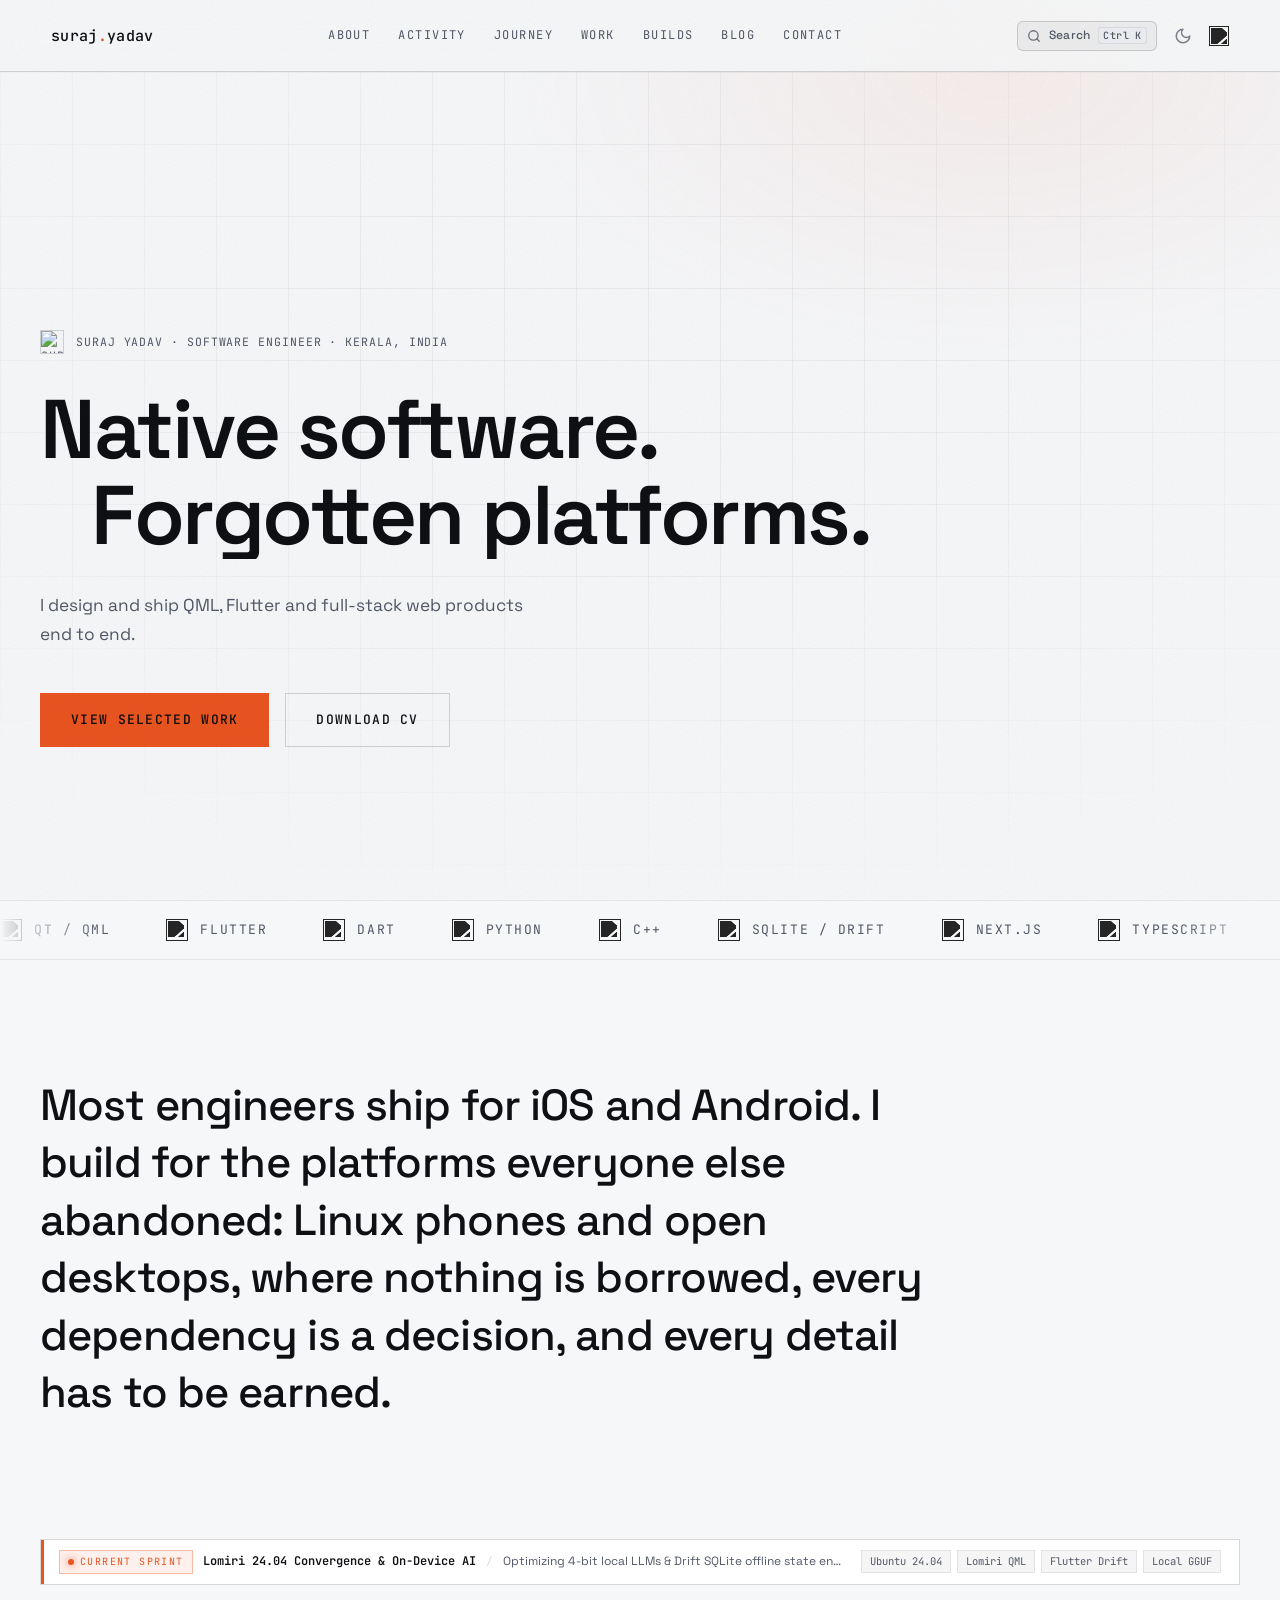
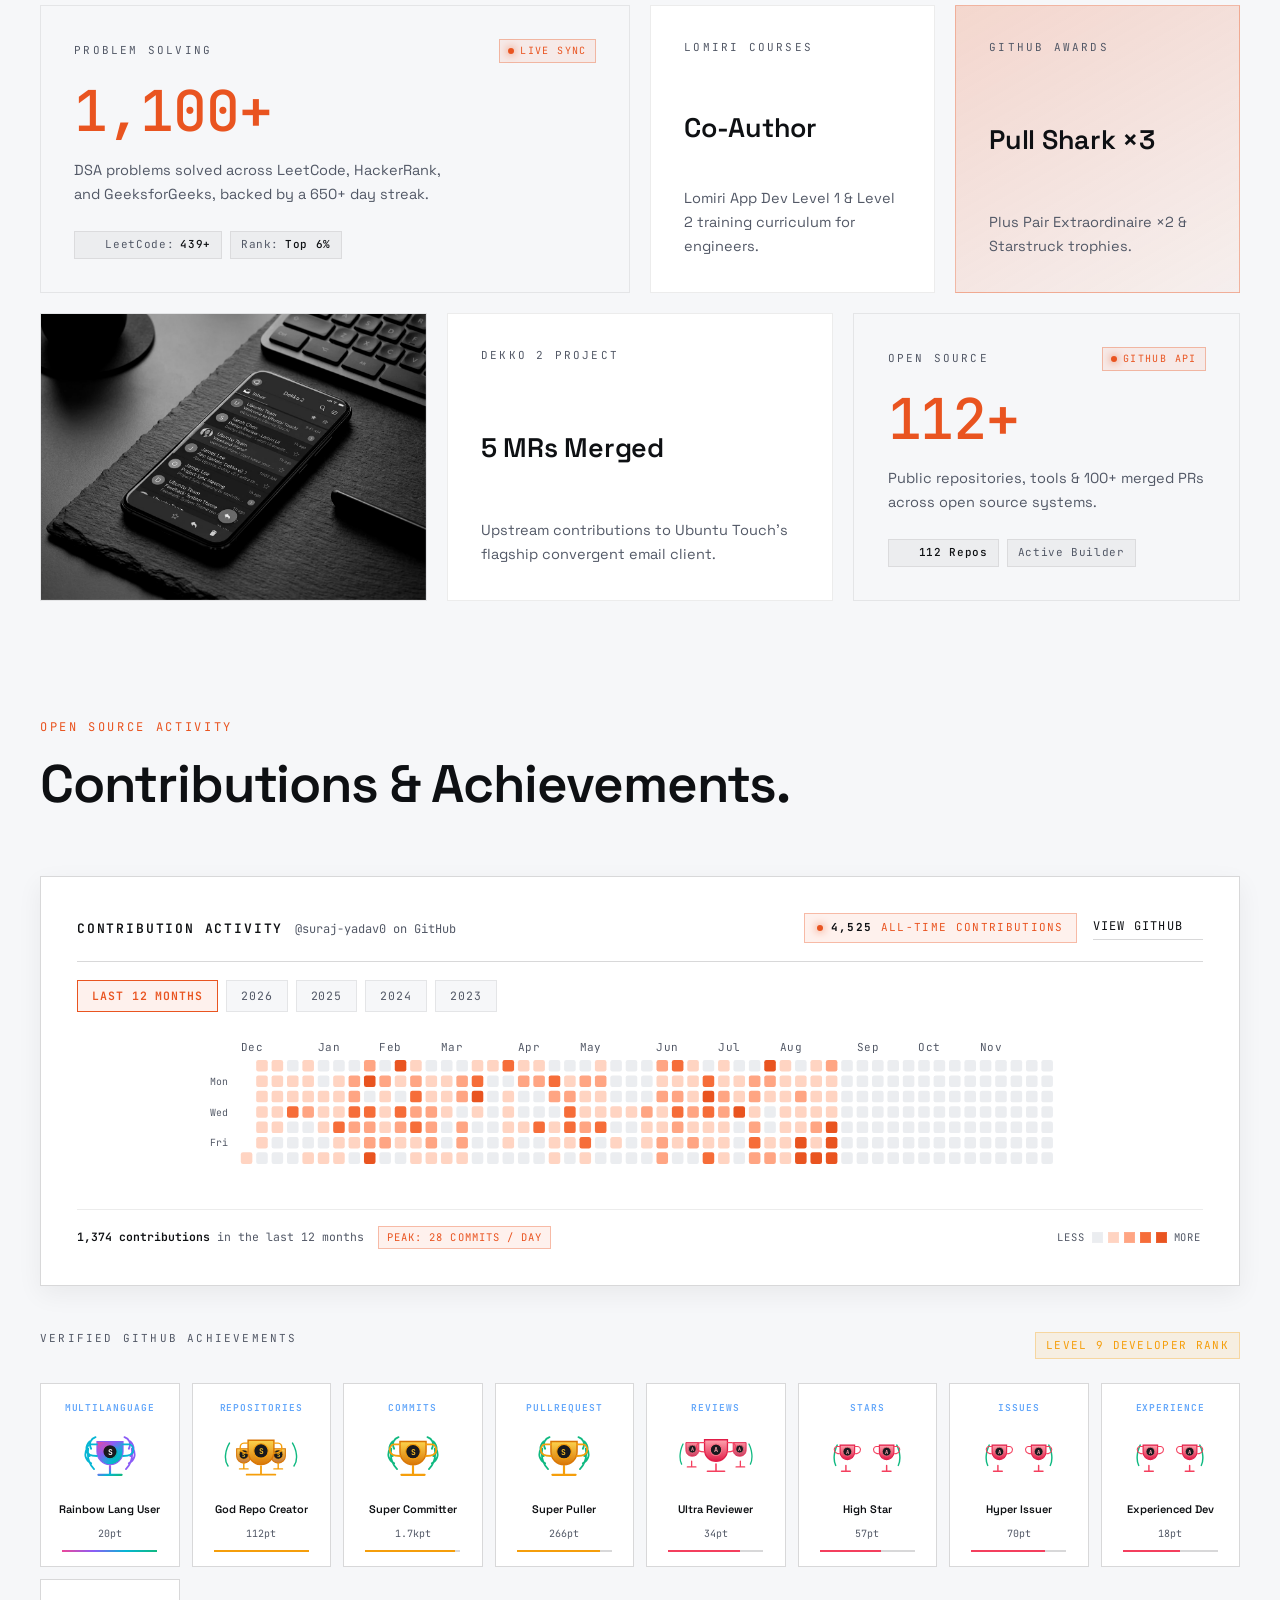
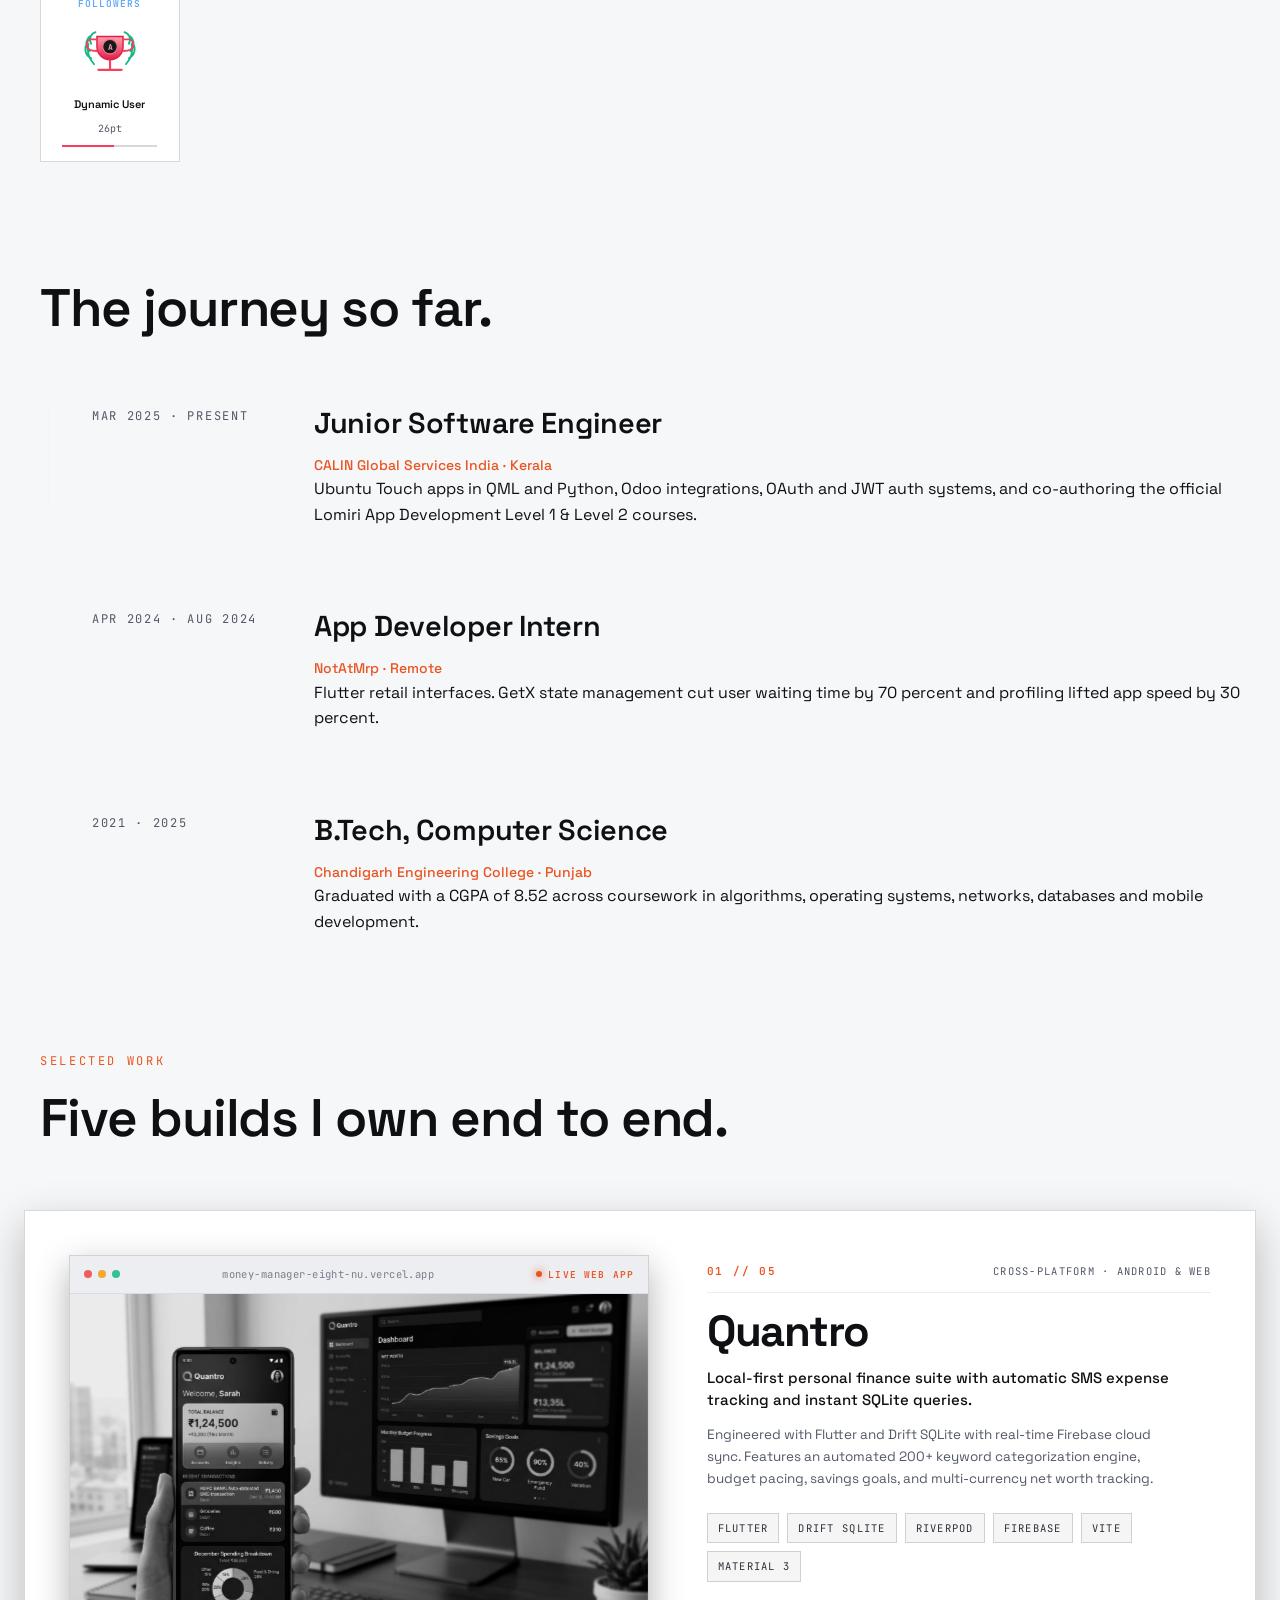
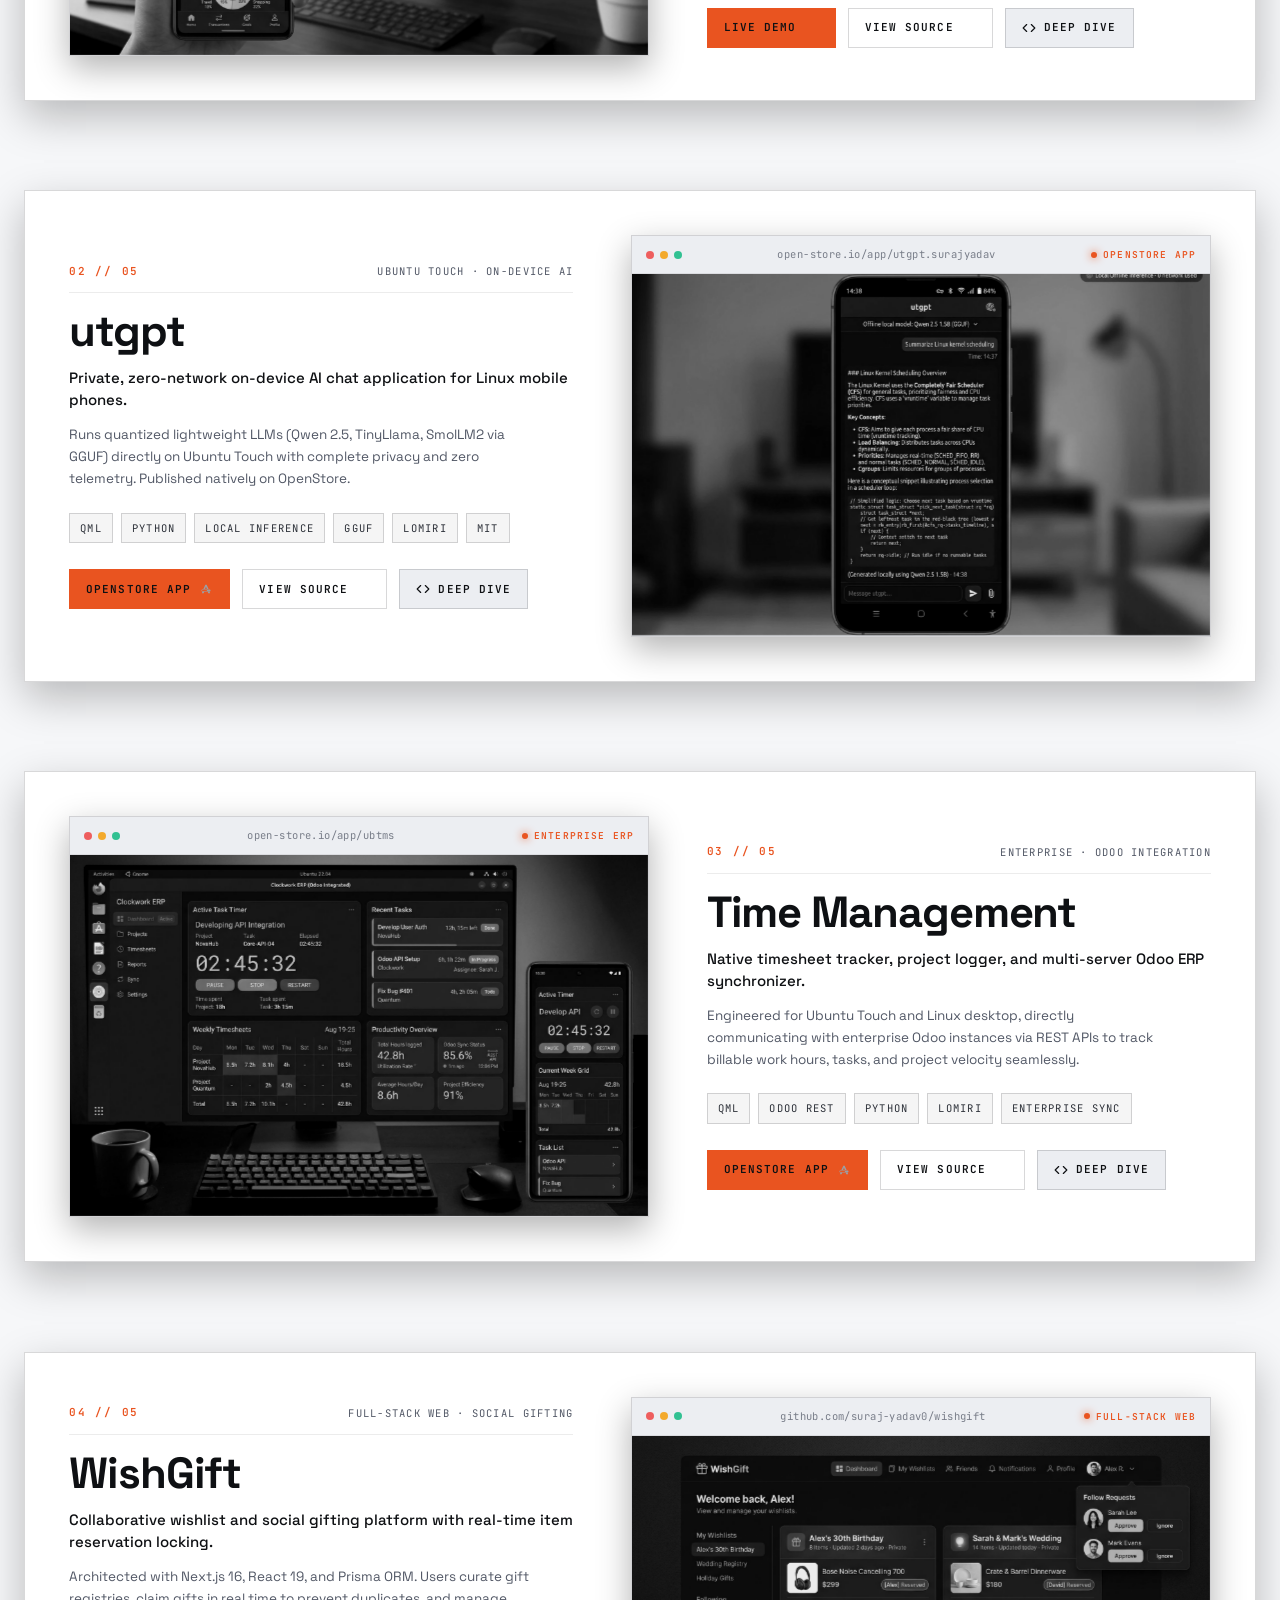
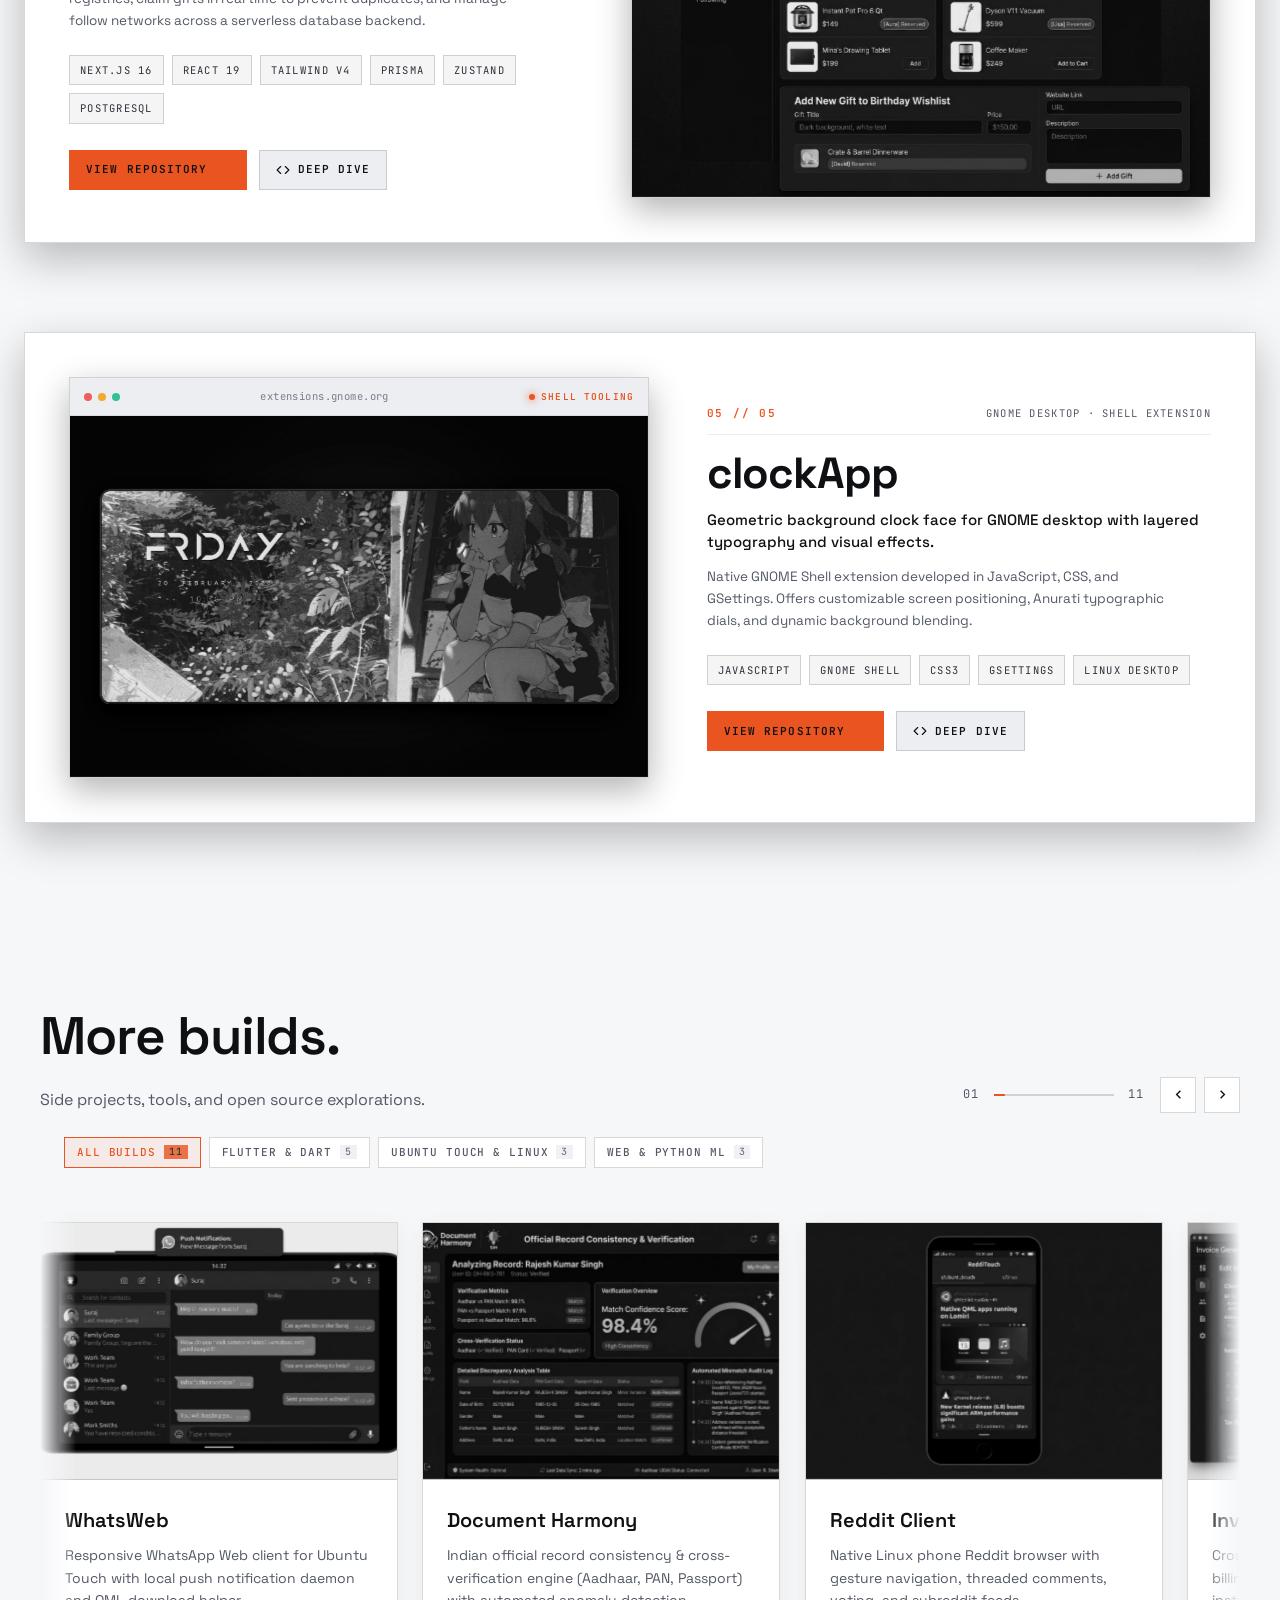
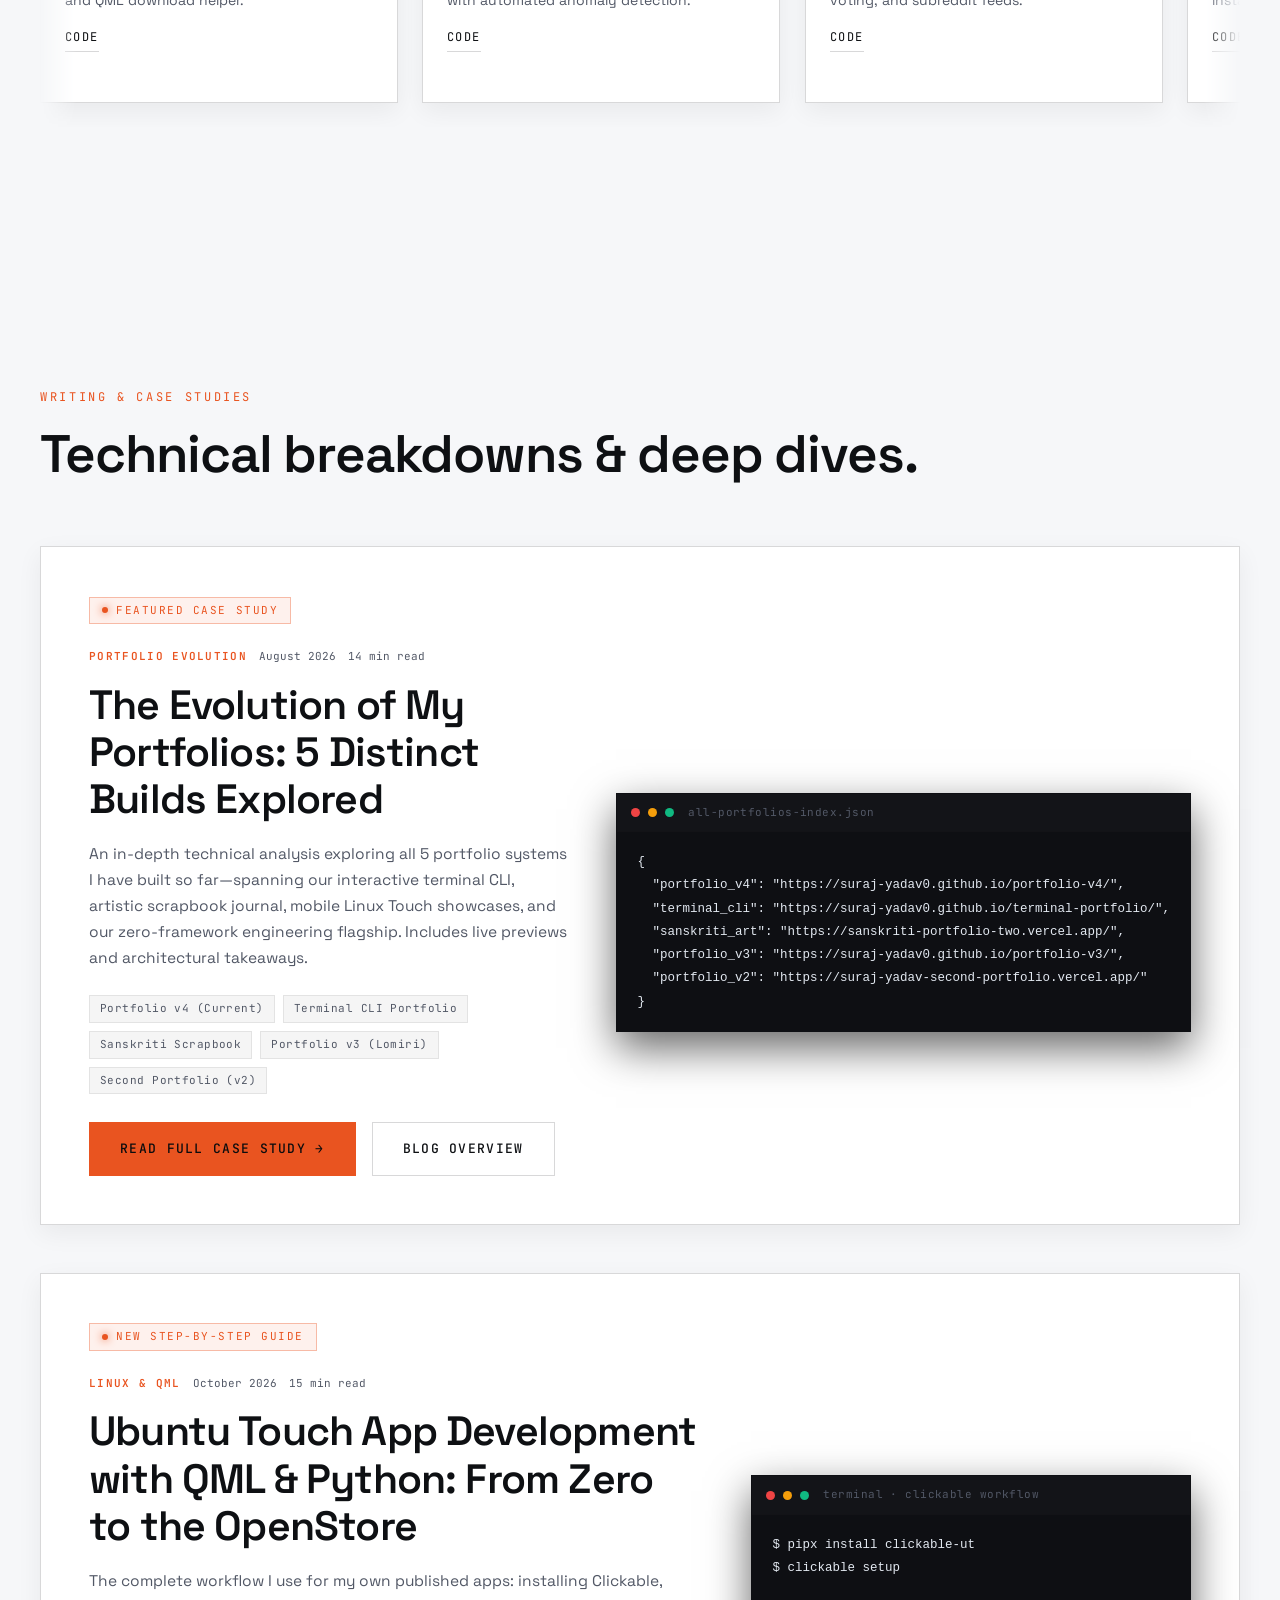
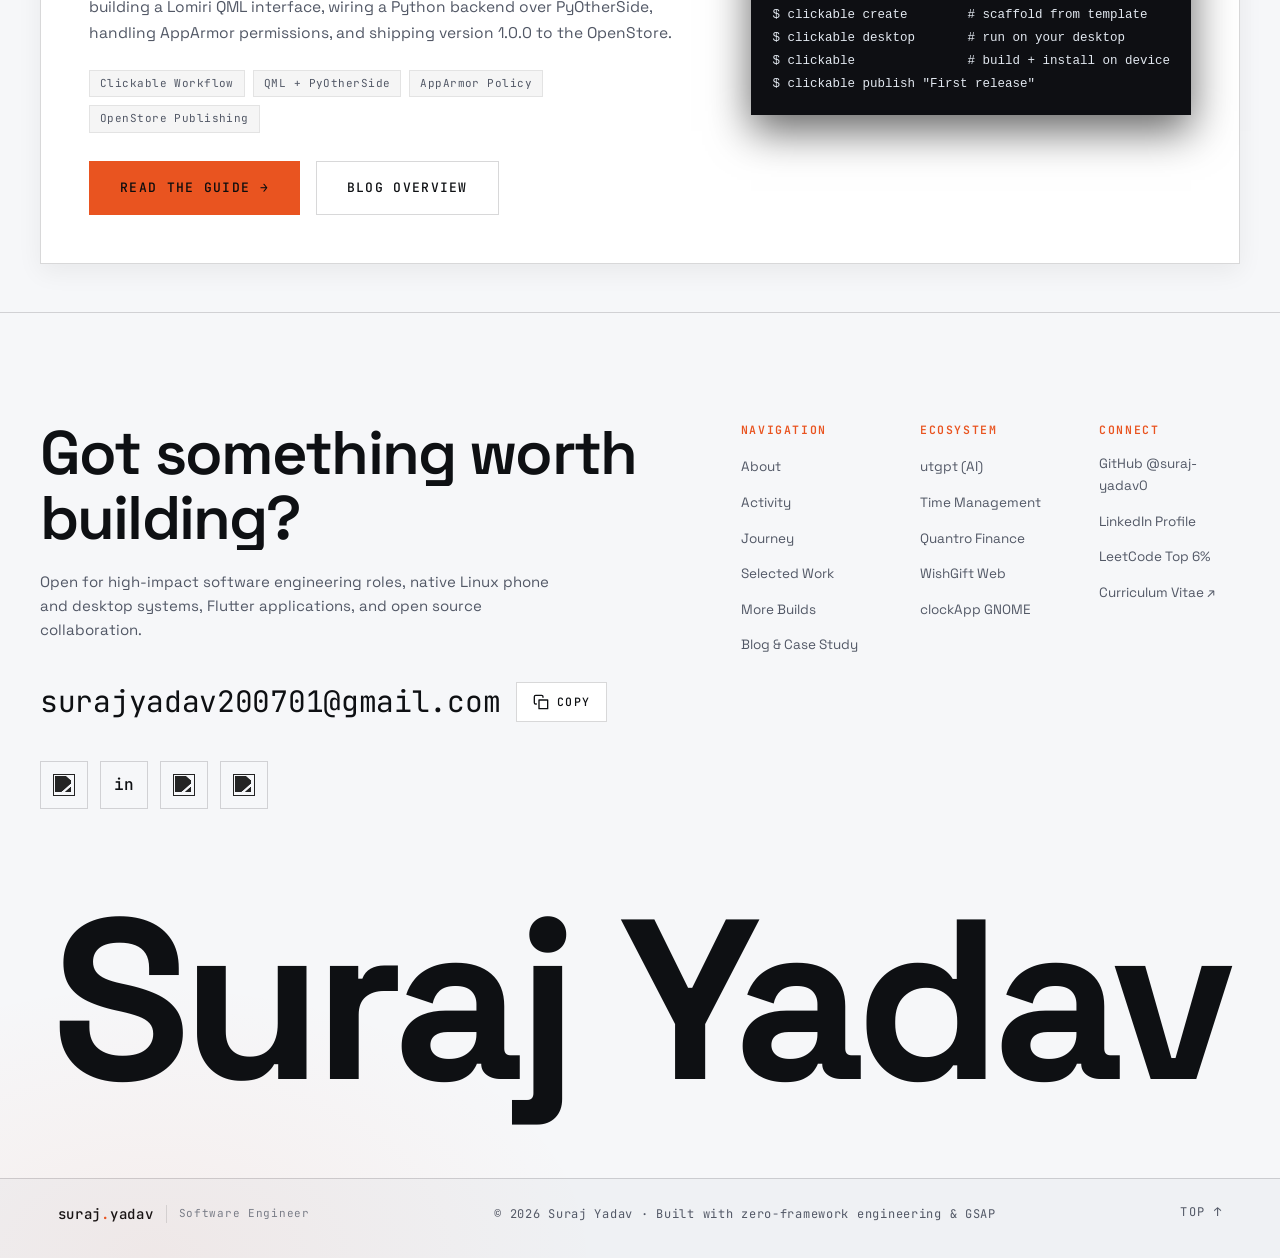
==== index.html @ 7ef53863 "Add Ubuntu Touch app development guide New blog post covering Clickable, QML, PyOtherSide, AppArmor " ====
<!DOCTYPE html>
<html lang="en">
<head>
  <meta charset="UTF-8">
  <meta name="viewport" content="width=device-width, initial-scale=1.0">
  <title>Suraj Yadav · Software Engineer | Ubuntu Touch, QML, Flutter</title>
  <meta name="description" content="Portfolio of Suraj Yadav, software engineer building native Ubuntu Touch apps in QML, Flutter products and GNOME tooling.">
  <link rel="canonical" href="https://suraj-yadav0.github.io/portfolio-v4/">

  <!-- Open Graph / Facebook -->
  <meta property="og:type" content="website">
  <meta property="og:url" content="https://suraj-yadav0.github.io/portfolio-v4/">
  <meta property="og:site_name" content="Suraj Yadav · Portfolio">
  <meta property="og:title" content="Suraj Yadav · Software Engineer | Ubuntu Touch, QML, Flutter">
  <meta property="og:description" content="Native apps for platforms others forgot. Ubuntu Touch, QML, Flutter, GNOME.">
  <meta property="og:image" content="https://suraj-yadav0.github.io/portfolio-v4/assets/og-image.png">
  <meta property="og:image:width" content="1200">
  <meta property="og:image:height" content="630">
  <meta property="og:image:alt" content="Suraj Yadav, Software Engineer — Ubuntu Touch, QML, Flutter, GNOME">

  <!-- Twitter Card -->
  <meta name="twitter:card" content="summary_large_image">
  <meta name="twitter:url" content="https://suraj-yadav0.github.io/portfolio-v4/">
  <meta name="twitter:title" content="Suraj Yadav · Software Engineer | Ubuntu Touch, QML, Flutter">
  <meta name="twitter:description" content="Native apps for platforms others forgot. Ubuntu Touch, QML, Flutter, GNOME.">
  <meta name="twitter:image" content="https://suraj-yadav0.github.io/portfolio-v4/assets/og-image.png">

  <!-- Google Search Console -->
  <meta name="google-site-verification" content="sUKNmit4dTQCGgmthXQhldJ8IEb_G8YMWIHdGl2WLXs">

  <!-- Favicon & PWA Manifest -->
  <link rel="icon" href="data:image/svg+xml,%3Csvg xmlns='http://www.w3.org/2000/svg' viewBox='0 0 64 64'%3E%3Crect width='64' height='64' rx='14' fill='%23E95420'/%3E%3Ctext x='32' y='43' font-family='ui-monospace,monospace' font-size='27' font-weight='700' text-anchor='middle' fill='%230B0C0E'%3ESY%3C/text%3E%3C/svg%3E">
  <link rel="manifest" href="site.webmanifest">
  <meta name="theme-color" content="#0B0C0E" media="(prefers-color-scheme: dark)">
  <meta name="theme-color" content="#F6F7F9" media="(prefers-color-scheme: light)">

  <link rel="preconnect" href="https://fonts.googleapis.com">
  <link rel="preconnect" href="https://fonts.gstatic.com" crossorigin>
  <link rel="preconnect" href="https://cdn.jsdelivr.net" crossorigin>
  <link rel="preconnect" href="https://cdn.simpleicons.org" crossorigin>
  <link href="https://fonts.googleapis.com/css2?family=Space+Grotesk:wght@400;500;600;700&family=JetBrains+Mono:wght@400;500&display=swap" rel="stylesheet">
  <link rel="stylesheet" href="css/style.css">
  <script>
    (function() {
      document.documentElement.classList.add('js');
      var saved = localStorage.getItem('theme');
      if (saved) {
        document.documentElement.setAttribute('data-theme', saved);
      } else if (window.matchMedia && window.matchMedia('(prefers-color-scheme: light)').matches) {
        document.documentElement.setAttribute('data-theme', 'light');
      }
    })();
  </script>

  <script type="application/ld+json">
  {
    "@context": "https://schema.org",
    "@type": "Person",
    "name": "Suraj Yadav",
    "jobTitle": "Software Engineer",
    "email": "surajyadav200701@gmail.com",
    "address": { "@type": "PostalAddress", "addressCountry": "IN" },
    "worksFor": { "@type": "Organization", "name": "CALIN Global Services India" },
    "alumniOf": { "@type": "EducationalOrganization", "name": "Chandigarh Engineering College" },
    "knowsAbout": ["Ubuntu Touch", "Lomiri", "QML", "Qt", "Flutter", "Dart", "Python", "C++", "GNOME Shell", "On-Device AI"],
    "url": "https://suraj-yadav0.github.io/portfolio-v4/",
    "sameAs": [
      "https://github.com/suraj-yadav0",
      "https://www.linkedin.com/in/suraj-yadav-a63b3b220",
      "https://www.leetcode.com/suraj_yadav07",
      "https://instagram.com/suraj.yadav7_"
    ]
  }
  </script>
</head>
<body>
  <a class="skip-link" href="#main">Skip to content</a>
  <div class="noise" aria-hidden="true"></div>
  <div class="scroll-progress" aria-hidden="true"><span></span></div>
  <div class="cursor-glow" aria-hidden="true"></div>

  <header class="nav">
    <a class="nav-logo" href="#top" aria-label="Back to top">suraj<span aria-hidden="true">.</span>yadav</a>
    <nav class="nav-links" aria-label="Primary">
      <a href="#about">About</a>
      <a href="#activity">Activity</a>
      <a href="#journey">Journey</a>
      <a href="#work">Work</a>
      <a href="#builds">Builds</a>
      <a href="#writing">Blog</a>
      <a href="#contact">Contact</a>
    </nav>
    <div class="nav-actions">
      <button class="cmd-trigger" type="button" aria-label="Open command palette (Ctrl+K)" title="Open command palette (Ctrl+K)">
        <svg class="cmd-trigger-icon" width="14" height="14" viewBox="0 0 24 24" fill="none" stroke="currentColor" stroke-width="2.2" stroke-linecap="round" stroke-linejoin="round" aria-hidden="true">
          <circle cx="11" cy="11" r="8"></circle>
          <line x1="21" y1="21" x2="16.65" y2="16.65"></line>
        </svg>
        <span class="cmd-trigger-text">Search</span>
        <kbd class="cmd-trigger-kbd"><span class="cmd-kbd-mod">Ctrl</span> K</kbd>
      </button>
      <button class="theme-toggle" type="button" aria-label="Toggle light or dark theme" title="Toggle theme">
        <svg class="theme-icon sun-icon" width="18" height="18" viewBox="0 0 24 24" fill="none" stroke="currentColor" stroke-width="2" stroke-linecap="round" stroke-linejoin="round" aria-hidden="true">
          <circle cx="12" cy="12" r="4"></circle>
          <path d="M12 2v2M12 20v2M4.93 4.93l1.41 1.41M17.66 17.66l1.41 1.41M2 12h2M20 12h2M6.34 17.66l-1.41 1.41M19.07 4.93l-1.41 1.41"></path>
        </svg>
        <svg class="theme-icon moon-icon" width="18" height="18" viewBox="0 0 24 24" fill="none" stroke="currentColor" stroke-width="2" stroke-linecap="round" stroke-linejoin="round" aria-hidden="true">
          <path d="M12 3a6 6 0 0 0 9 9 9 9 0 1 1-9-9Z"></path>
        </svg>
      </button>
      <a class="nav-icon" href="https://github.com/suraj-yadav0" target="_blank" rel="noopener" aria-label="GitHub profile">
        <img class="icon-adaptive" src="https://cdn.simpleicons.org/github/E8E9EB" width="20" height="20" alt="" loading="lazy">
      </a>
    </div>
  </header>

  <main id="main">

    <!-- HERO -->
    <section class="hero" id="top">
      <div class="hero-bg" aria-hidden="true"></div>
      <div class="shell hero-inner">
        <p class="hero-status">
          <img class="hero-avatar" src="https://avatars.githubusercontent.com/u/90672206?v=4&amp;s=96" width="24" height="24" alt="Suraj Yadav's avatar" fetchpriority="high">
          <span>Suraj Yadav · Software Engineer · Kerala, India</span>
        </p>
        <h1 class="hero-title">
          <span class="line"><span class="line-inner">Native software.</span></span>
          <span class="line"><span class="line-inner">Forgotten platforms.</span></span>
        </h1>
        <p class="hero-sub">I design and ship QML, Flutter and full-stack web products end to end.</p>
        <div class="hero-ctas">
          <a class="btn btn-solid magnetic" href="#work">View selected work</a>
          <a class="btn btn-ghost magnetic" href="https://suraj-yadav0.github.io/SurajYadav-sCV/cv.pdf" target="_blank" rel="noopener">Download CV</a>
        </div>
      </div>
    </section>

    <!-- STACK TICKER -->
    <section class="ticker" aria-label="Core technologies">
      <div class="marquee">
        <ul class="marquee-track">
          <li><img src="https://cdn.simpleicons.org/qt/9BA0A6" width="22" height="22" alt="" loading="lazy"><span>Qt / QML</span></li>
          <li><img src="https://cdn.simpleicons.org/flutter/9BA0A6" width="22" height="22" alt="" loading="lazy"><span>Flutter</span></li>
          <li><img src="https://cdn.simpleicons.org/dart/9BA0A6" width="22" height="22" alt="" loading="lazy"><span>Dart</span></li>
          <li><img src="https://cdn.simpleicons.org/python/9BA0A6" width="22" height="22" alt="" loading="lazy"><span>Python</span></li>
          <li><img src="https://cdn.simpleicons.org/cplusplus/9BA0A6" width="22" height="22" alt="" loading="lazy"><span>C++</span></li>
          <li><img src="https://cdn.simpleicons.org/sqlite/9BA0A6" width="22" height="22" alt="" loading="lazy"><span>SQLite / Drift</span></li>
          <li><img src="https://cdn.simpleicons.org/nextdotjs/9BA0A6" width="22" height="22" alt="" loading="lazy"><span>Next.js</span></li>
          <li><img src="https://cdn.simpleicons.org/typescript/9BA0A6" width="22" height="22" alt="" loading="lazy"><span>TypeScript</span></li>
          <li><img src="https://cdn.simpleicons.org/react/9BA0A6" width="22" height="22" alt="" loading="lazy"><span>React</span></li>
          <li><img src="https://cdn.simpleicons.org/linux/9BA0A6" width="22" height="22" alt="" loading="lazy"><span>Linux</span></li>
          <li><img src="https://cdn.simpleicons.org/firebase/9BA0A6" width="22" height="22" alt="" loading="lazy"><span>Firebase</span></li>
          <li><img src="https://cdn.simpleicons.org/docker/9BA0A6" width="22" height="22" alt="" loading="lazy"><span>Docker</span></li>
          <li><img src="https://cdn.simpleicons.org/postgresql/9BA0A6" width="22" height="22" alt="" loading="lazy"><span>PostgreSQL</span></li>
        </ul>
      </div>
    </section>

    <!-- MANIFESTO SCRUB -->
    <section class="manifesto" id="about">
      <div class="shell">
        <p class="scrub-text">Most engineers ship for iOS and Android. I build for the platforms everyone else abandoned: Linux phones and open desktops, where nothing is borrowed, every dependency is a decision, and every detail has to be earned.</p>
      </div>
    </section>

    <!-- PROOF BENTO -->
    <section class="stats" id="proof" aria-label="Achievements in numbers">
      <div class="shell focus-strip-wrap">
        <div class="focus-strip">
          <div class="focus-strip-main">
            <span class="live-pill"><span class="pulse-dot"></span> CURRENT SPRINT</span>
            <span class="focus-strip-title">Lomiri 24.04 Convergence &amp; On-Device AI</span>
            <span class="focus-strip-sep">/</span>
            <span class="focus-strip-desc">Optimizing 4-bit local LLMs &amp; Drift SQLite offline state engines</span>
          </div>
          <div class="focus-strip-tags">
            <span class="focus-strip-tag">Ubuntu 24.04</span>
            <span class="focus-strip-tag">Lomiri QML</span>
            <span class="focus-strip-tag">Flutter Drift</span>
            <span class="focus-strip-tag">Local GGUF</span>
          </div>
        </div>
      </div>
      <div class="shell stats-grid">
        <div class="cell cell-num span6" id="dsa-cell">
          <div class="cell-top-row">
            <span class="cell-kicker">Problem Solving</span>
            <span class="live-pill" id="dsa-live-pill" title="DSA status"><span class="pulse-dot"></span> <span class="pill-text">LIVE SYNC</span></span>
          </div>
          <p class="numeral"><span class="count-num" id="dsa-count" data-target="1100">1,100</span>+</p>
          <p class="cell-label">DSA problems solved across LeetCode, HackerRank, and GeeksforGeeks, backed by a 650+ day streak.</p>
          <div class="cell-stats-sub" id="dsa-subtext">
            <span class="sub-badge"><img src="https://cdn.simpleicons.org/leetcode/9BA0A6" width="14" height="14" alt="" loading="lazy"> LeetCode: <strong id="lc-count">439+</strong></span>
            <span class="sub-badge">Rank: <strong id="lc-rank">Top 6%</strong></span>
          </div>
        </div>
        <div class="cell cell-mid span3">
          <p class="cell-kicker">Lomiri Courses</p>
          <p class="cell-big">Co-Author</p>
          <p class="cell-label">Lomiri App Dev Level 1 &amp; Level 2 training curriculum for engineers.</p>
        </div>
        <div class="cell cell-accent span3">
          <p class="cell-kicker">GitHub Awards</p>
          <p class="cell-big">Pull Shark ×3</p>
          <p class="cell-label">Plus Pair Extraordinaire ×2 &amp; Starstruck trophies.</p>
        </div>
        <div class="cell cell-img span4">
          <img src="assets/projects/dekko_contrib.webp" width="900" height="700" alt="Dekko 2 convergent email client interface running on Ubuntu Touch phone" loading="lazy">
        </div>
        <div class="cell cell-mid span4">
          <p class="cell-kicker">Dekko 2 Project</p>
          <p class="cell-big">5 MRs Merged</p>
          <p class="cell-label">Upstream contributions to Ubuntu Touch's flagship convergent email client.</p>
        </div>
        <div class="cell cell-num span4" id="gh-cell">
          <div class="cell-top-row">
            <span class="cell-kicker">Open Source</span>
            <span class="live-pill" id="gh-live-pill" title="GitHub public status"><span class="pulse-dot"></span> <span class="pill-text">GITHUB API</span></span>
          </div>
          <p class="numeral"><span class="count-num" id="gh-count" data-target="112">112</span>+</p>
          <p class="cell-label">Public repositories, tools &amp; 100+ merged PRs across open source systems.</p>
          <div class="cell-stats-sub" id="gh-subtext">
            <span class="sub-badge"><img src="https://cdn.simpleicons.org/github/9BA0A6" width="14" height="14" alt="" loading="lazy"> <strong id="gh-repos-badge">112 Repos</strong></span>
            <span class="sub-badge">Active Builder</span>
          </div>
        </div>
      </div>
    </section>

    <!-- GITHUB ACTIVITY & ACHIEVEMENTS -->
    <section class="activity" id="activity" aria-label="GitHub contribution activity and achievements">
      <!-- Hidden Reusable SVG Gradients -->
      <svg width="0" height="0" style="position:absolute;visibility:hidden;" aria-hidden="true">
        <defs>
          <linearGradient id="rainbow-grad" x1="0%" y1="0%" x2="100%" y2="100%">
            <stop offset="0%" stop-color="#EC4899"/>
            <stop offset="35%" stop-color="#8B5CF6"/>
            <stop offset="70%" stop-color="#06B6D4"/>
            <stop offset="100%" stop-color="#10B981"/>
          </linearGradient>
          <linearGradient id="gold-grad" x1="0%" y1="0%" x2="0%" y2="100%">
            <stop offset="0%" stop-color="#FCD34D"/>
            <stop offset="100%" stop-color="#D97706"/>
          </linearGradient>
          <linearGradient id="gold-grad-dim" x1="0%" y1="0%" x2="0%" y2="100%">
            <stop offset="0%" stop-color="#FBBF24" stop-opacity="0.8"/>
            <stop offset="100%" stop-color="#B45309" stop-opacity="0.8"/>
          </linearGradient>
          <linearGradient id="rose-grad" x1="0%" y1="0%" x2="0%" y2="100%">
            <stop offset="0%" stop-color="#FDA4AF"/>
            <stop offset="100%" stop-color="#E11D48"/>
          </linearGradient>
          <linearGradient id="rose-grad-dim" x1="0%" y1="0%" x2="0%" y2="100%">
            <stop offset="0%" stop-color="#FB7185" stop-opacity="0.8"/>
            <stop offset="100%" stop-color="#BE123C" stop-opacity="0.8"/>
          </linearGradient>
        </defs>
      </svg>

      <div class="shell">
        <header class="section-head">
          <p class="eyebrow">Open Source Activity</p>
          <h2>Contributions &amp; Achievements.</h2>
        </header>

        <!-- Interactive GitHub HeatMap Calendar -->
        <div class="heatmap-card" id="heatmap-card">
          <div class="heatmap-head">
            <div class="heatmap-titles">
              <span class="heatmap-title">Contribution Activity</span>
              <span class="heatmap-sub">@suraj-yadav0 on GitHub</span>
            </div>
            <div class="heatmap-meta">
              <div class="heatmap-alltime-pill" title="Total public contributions recorded on GitHub across all years">
                <span class="pulse-dot"></span>
                <span class="alltime-txt"><strong id="heatmap-alltime-num">4,525</strong> ALL-TIME CONTRIBUTIONS</span>
              </div>
              <a class="heatmap-profile-link" href="https://github.com/suraj-yadav0" target="_blank" rel="noopener">
                View GitHub <img class="ext-ico" src="https://cdn.simpleicons.org/github/9BA0A6" width="14" height="14" alt="" loading="lazy">
              </a>
            </div>
          </div>

          <!-- Year Filter Tabs -->
          <div class="heatmap-years-bar" role="tablist" aria-label="Select year for GitHub contribution heatmap">
            <button class="year-tab active" type="button" data-year="last" role="tab" aria-selected="true">Last 12 Months</button>
            <button class="year-tab" type="button" data-year="2026" role="tab" aria-selected="false">2026</button>
            <button class="year-tab" type="button" data-year="2025" role="tab" aria-selected="false">2025</button>
            <button class="year-tab" type="button" data-year="2024" role="tab" aria-selected="false">2024</button>
            <button class="year-tab" type="button" data-year="2023" role="tab" aria-selected="false">2023</button>
          </div>

          <!-- HeatMap Scroll & Tooltip Viewport -->
          <div class="heatmap-scroll-wrap" id="heatmap-scroll-wrap">
            <div class="heatmap-inner" id="heatmap-canvas-container">
              <!-- SVG dynamically generated and hydrated by main.js -->
            </div>
            <div class="heat-tooltip" id="heat-tooltip" role="tooltip" aria-hidden="true">
              <div class="heat-tooltip-body"><strong class="tt-count">0 contributions</strong> on <span class="tt-date">Date</span></div>
              <div class="heat-tooltip-arrow"></div>
            </div>
          </div>

          <div class="heatmap-footer">
            <div class="heatmap-period-info">
              <span id="heatmap-period-text"><strong>1,950 contributions</strong> in the last 12 months</span>
              <span class="heatmap-peak-badge" id="heatmap-peak-text">Peak: 34 commits / day</span>
            </div>
            <div class="heatmap-legend">
              <span class="legend-txt">Less</span>
              <span class="legend-box level-0" title="No contributions"></span>
              <span class="legend-box level-1" title="1-3 contributions"></span>
              <span class="legend-box level-2" title="4-9 contributions"></span>
              <span class="legend-box level-3" title="10-19 contributions"></span>
              <span class="legend-box level-4" title="20+ contributions"></span>
              <span class="legend-txt">More</span>
            </div>
          </div>
        </div>

        <!-- GitHub Trophies / Achievements Grid -->
        <div class="trophies-wrap">
          <div class="trophies-head">
            <p class="cell-kicker">Verified GitHub Achievements</p>
            <span class="trophies-badge">Level 9 Developer Rank</span>
          </div>

          <div class="trophies-grid">
            <!-- 1. MultiLanguage -->
            <article class="trophy-card">
              <span class="trophy-tag">MultiLanguage</span>
              <div class="trophy-icon-wrap">
                <svg class="trophy-svg" viewBox="0 0 100 80" width="76" height="58" fill="none" xmlns="http://www.w3.org/2000/svg">
                  <path d="M28 58C22 52 18 42 20 30M24 50C16 46 14 38 18 30M22 40C16 34 16 26 22 20M24 30C20 22 24 16 30 14" stroke="#06B6D4" stroke-width="2.5" stroke-linecap="round"/>
                  <path d="M72 58C78 52 82 42 80 30M76 50C84 46 86 38 82 30M78 40C84 34 84 26 78 20M76 30C80 22 76 16 70 14" stroke="#8B5CF6" stroke-width="2.5" stroke-linecap="round"/>
                  <path d="M42 66H58M50 54V66M34 66H66" stroke="url(#rainbow-grad)" stroke-width="3" stroke-linecap="round"/>
                  <path d="M32 20H68V34C68 44 60 52 50 52C40 52 32 44 32 34V20Z" fill="url(#rainbow-grad)" stroke="#8B5CF6" stroke-width="1.5"/>
                  <path d="M32 24H24C20 24 18 28 18 32C18 38 24 40 32 40M68 24H76C80 24 82 28 82 32C82 38 76 40 68 40" stroke="#06B6D4" stroke-width="2.5" stroke-linecap="round"/>
                  <circle cx="50" cy="34" r="10" fill="#18191D" stroke="url(#rainbow-grad)" stroke-width="2"/>
                  <text x="50" y="38" font-family="'JetBrains Mono', monospace" font-size="11" font-weight="700" text-anchor="middle" fill="#FFFFFF">S</text>
                </svg>
              </div>
              <h3 class="trophy-title">Rainbow Lang User</h3>
              <p class="trophy-pts">20pt</p>
              <div class="trophy-bar"><span style="width: 100%; background: linear-gradient(90deg, #EC4899, #8B5CF6, #06B6D4, #10B981);"></span></div>
            </article>

            <!-- 2. Repositories -->
            <article class="trophy-card">
              <span class="trophy-tag">Repositories</span>
              <div class="trophy-icon-wrap">
                <svg class="trophy-svg" viewBox="0 0 120 80" width="86" height="58" fill="none" xmlns="http://www.w3.org/2000/svg">
                  <path d="M26 30H46V40C46 46 41 50 36 50C31 50 26 46 26 40V30Z" fill="url(#gold-grad-dim)" stroke="#D97706" stroke-width="1.5"/>
                  <path d="M74 30H94V40C94 46 89 50 84 50C79 50 74 46 74 40V30Z" fill="url(#gold-grad-dim)" stroke="#D97706" stroke-width="1.5"/>
                  <path d="M36 50V58M30 58H42M84 50V58M78 58H90" stroke="#F59E0B" stroke-width="2" stroke-linecap="round"/>
                  <circle cx="36" cy="38" r="6.5" fill="#18191D" stroke="#F59E0B" stroke-width="1"/>
                  <text x="36" y="41.5" font-family="'JetBrains Mono', monospace" font-size="8" font-weight="700" text-anchor="middle" fill="#FBBF24">S</text>
                  <circle cx="84" cy="38" r="6.5" fill="#18191D" stroke="#F59E0B" stroke-width="1"/>
                  <text x="84" y="41.5" font-family="'JetBrains Mono', monospace" font-size="8" font-weight="700" text-anchor="middle" fill="#FBBF24">S</text>
                  <path d="M14 54C8 46 10 32 16 22M106 54C112 46 110 32 104 22" stroke="#10B981" stroke-width="2" stroke-linecap="round"/>
                  <path d="M46 66H74M60 54V66M40 66H80" stroke="#F59E0B" stroke-width="2.5" stroke-linecap="round"/>
                  <path d="M42 18H78V34C78 44 70 52 60 52C50 52 42 44 42 34V18Z" fill="url(#gold-grad)" stroke="#D97706" stroke-width="2"/>
                  <path d="M42 22H36C33 22 31 25 31 28C31 34 36 36 42 36M78 22H84C87 22 89 25 89 28C89 34 84 36 78 36" stroke="#F59E0B" stroke-width="2" stroke-linecap="round"/>
                  <circle cx="60" cy="33" r="10" fill="#18191D" stroke="#F59E0B" stroke-width="1.5"/>
                  <text x="60" y="37" font-family="'JetBrains Mono', monospace" font-size="11" font-weight="700" text-anchor="middle" fill="#FBBF24">S</text>
                </svg>
              </div>
              <h3 class="trophy-title">God Repo Creator</h3>
              <p class="trophy-pts">112pt</p>
              <div class="trophy-bar"><span style="width: 100%; background: #F59E0B;"></span></div>
            </article>

            <!-- 3. Commits -->
            <article class="trophy-card">
              <span class="trophy-tag">Commits</span>
              <div class="trophy-icon-wrap">
                <svg class="trophy-svg" viewBox="0 0 100 80" width="76" height="58" fill="none" xmlns="http://www.w3.org/2000/svg">
                  <path d="M28 58C22 52 18 42 20 30M24 50C16 46 14 38 18 30M22 40C16 34 16 26 22 20M24 30C20 22 24 16 30 14" stroke="#10B981" stroke-width="2.5" stroke-linecap="round"/>
                  <path d="M72 58C78 52 82 42 80 30M76 50C84 46 86 38 82 30M78 40C84 34 84 26 78 20M76 30C80 22 76 16 70 14" stroke="#10B981" stroke-width="2.5" stroke-linecap="round"/>
                  <path d="M42 66H58M50 54V66M34 66H66" stroke="#F59E0B" stroke-width="3" stroke-linecap="round"/>
                  <path d="M32 20H68V34C68 44 60 52 50 52C40 52 32 44 32 34V20Z" fill="url(#gold-grad)" stroke="#D97706" stroke-width="2"/>
                  <path d="M32 24H24C20 24 18 28 18 32C18 38 24 40 32 40M68 24H76C80 24 82 28 82 32C82 38 76 40 68 40" stroke="#F59E0B" stroke-width="2.5" stroke-linecap="round"/>
                  <circle cx="50" cy="34" r="10" fill="#18191D" stroke="#F59E0B" stroke-width="1.5"/>
                  <text x="50" y="38" font-family="'JetBrains Mono', monospace" font-size="11" font-weight="700" text-anchor="middle" fill="#FBBF24">S</text>
                </svg>
              </div>
              <h3 class="trophy-title">Super Committer</h3>
              <p class="trophy-pts">1.7kpt</p>
              <div class="trophy-bar"><span style="width: 95%; background: #F59E0B;"></span></div>
            </article>

            <!-- 4. PullRequest -->
            <article class="trophy-card">
              <span class="trophy-tag">PullRequest</span>
              <div class="trophy-icon-wrap">
                <svg class="trophy-svg" viewBox="0 0 100 80" width="76" height="58" fill="none" xmlns="http://www.w3.org/2000/svg">
                  <path d="M28 58C22 52 18 42 20 30M24 50C16 46 14 38 18 30M22 40C16 34 16 26 22 20M24 30C20 22 24 16 30 14" stroke="#10B981" stroke-width="2.5" stroke-linecap="round"/>
                  <path d="M72 58C78 52 82 42 80 30M76 50C84 46 86 38 82 30M78 40C84 34 84 26 78 20M76 30C80 22 76 16 70 14" stroke="#10B981" stroke-width="2.5" stroke-linecap="round"/>
                  <path d="M42 66H58M50 54V66M34 66H66" stroke="#F59E0B" stroke-width="3" stroke-linecap="round"/>
                  <path d="M32 20H68V34C68 44 60 52 50 52C40 52 32 44 32 34V20Z" fill="url(#gold-grad)" stroke="#D97706" stroke-width="2"/>
                  <path d="M32 24H24C20 24 18 28 18 32C18 38 24 40 32 40M68 24H76C80 24 82 28 82 32C82 38 76 40 68 40" stroke="#F59E0B" stroke-width="2.5" stroke-linecap="round"/>
                  <circle cx="50" cy="34" r="10" fill="#18191D" stroke="#F59E0B" stroke-width="1.5"/>
                  <text x="50" y="38" font-family="'JetBrains Mono', monospace" font-size="11" font-weight="700" text-anchor="middle" fill="#FBBF24">S</text>
                </svg>
              </div>
              <h3 class="trophy-title">Super Puller</h3>
              <p class="trophy-pts">266pt</p>
              <div class="trophy-bar"><span style="width: 88%; background: #F59E0B;"></span></div>
            </article>

            <!-- 5. Reviews -->
            <article class="trophy-card">
              <span class="trophy-tag">Reviews</span>
              <div class="trophy-icon-wrap">
                <svg class="trophy-svg" viewBox="0 0 120 72" width="86" height="55" fill="none" xmlns="http://www.w3.org/2000/svg">
                  <path d="M12 48C8 40 10 28 14 20" stroke="#10B981" stroke-width="1.8" stroke-linecap="round"/>
                  <path d="M26 44V52M20 52H32" stroke="#F43F5E" stroke-width="1.8" stroke-linecap="round"/>
                  <path d="M18 18H36V28C36 34 32 37 27 37C22 37 18 34 18 28V18Z" fill="url(#rose-grad-dim)" stroke="#E11D48" stroke-width="1.2"/>
                  <circle cx="27" cy="27" r="5.5" fill="#18191D" stroke="#FB7185" stroke-width="1"/>
                  <text x="27" y="30" font-family="'JetBrains Mono', monospace" font-size="7" font-weight="700" text-anchor="middle" fill="#FDA4AF">A</text>
                  <path d="M108 48C112 40 110 28 106 20" stroke="#10B981" stroke-width="1.8" stroke-linecap="round"/>
                  <path d="M94 44V52M88 52H100" stroke="#F43F5E" stroke-width="1.8" stroke-linecap="round"/>
                  <path d="M84 18H102V28C102 34 98 37 93 37C88 37 84 34 84 28V18Z" fill="url(#rose-grad-dim)" stroke="#E11D48" stroke-width="1.2"/>
                  <circle cx="93" cy="27" r="5.5" fill="#18191D" stroke="#FB7185" stroke-width="1"/>
                  <text x="93" y="30" font-family="'JetBrains Mono', monospace" font-size="7" font-weight="700" text-anchor="middle" fill="#FDA4AF">A</text>
                  <path d="M60 48V58M48 58H72" stroke="#F43F5E" stroke-width="2.2" stroke-linecap="round"/>
                  <path d="M44 14H76V28C76 38 68 44 60 44C52 44 44 38 44 28V14Z" fill="url(#rose-grad)" stroke="#E11D48" stroke-width="1.8"/>
                  <path d="M44 18H38C35 18 33 21 33 24C33 29 38 31 44 31M76 18H82C85 18 87 21 87 24C87 29 82 31 76 31" stroke="#F43F5E" stroke-width="1.8" stroke-linecap="round"/>
                  <circle cx="60" cy="28" r="8" fill="#18191D" stroke="#FB7185" stroke-width="1.5"/>
                  <text x="60" y="31.5" font-family="'JetBrains Mono', monospace" font-size="9.5" font-weight="700" text-anchor="middle" fill="#FDA4AF">A</text>
                </svg>
              </div>
              <h3 class="trophy-title">Ultra Reviewer</h3>
              <p class="trophy-pts">34pt</p>
              <div class="trophy-bar"><span style="width: 76%; background: #F43F5E;"></span></div>
            </article>

            <!-- 6. Stars -->
            <article class="trophy-card">
              <span class="trophy-tag">Stars</span>
              <div class="trophy-icon-wrap">
                <svg class="trophy-svg" viewBox="0 0 110 70" width="80" height="54" fill="none" xmlns="http://www.w3.org/2000/svg">
                  <path d="M12 48C8 40 10 28 14 20" stroke="#10B981" stroke-width="2" stroke-linecap="round"/>
                  <path d="M26 48V56M20 56H32" stroke="#F43F5E" stroke-width="2" stroke-linecap="round"/>
                  <path d="M18 20H38V30C38 36 33 40 28 40C23 40 18 36 18 30V20Z" fill="url(#rose-grad)" stroke="#E11D48" stroke-width="1.5"/>
                  <path d="M18 22H14C12 22 10 24 10 26C10 30 14 32 18 32M38 22H42C44 22 46 24 46 26C46 30 42 32 38 32" stroke="#F43F5E" stroke-width="1.5" stroke-linecap="round"/>
                  <circle cx="28" cy="29" r="6" fill="#18191D" stroke="#FB7185" stroke-width="1"/>
                  <text x="28" y="32.5" font-family="'JetBrains Mono', monospace" font-size="7.5" font-weight="700" text-anchor="middle" fill="#FDA4AF">A</text>
                  <path d="M98 48C102 40 100 28 96 20" stroke="#10B981" stroke-width="2" stroke-linecap="round"/>
                  <path d="M82 48V56M76 56H88" stroke="#F43F5E" stroke-width="2" stroke-linecap="round"/>
                  <path d="M72 20H92V30C92 36 87 40 82 40C77 40 72 36 72 30V20Z" fill="url(#rose-grad)" stroke="#E11D48" stroke-width="1.5"/>
                  <path d="M72 22H68C66 22 64 24 64 26C64 30 68 32 72 32M92 22H96C98 22 100 24 100 26C100 30 96 32 92 32" stroke="#F43F5E" stroke-width="1.5" stroke-linecap="round"/>
                  <circle cx="82" cy="29" r="6" fill="#18191D" stroke="#FB7185" stroke-width="1"/>
                  <text x="82" y="32.5" font-family="'JetBrains Mono', monospace" font-size="7.5" font-weight="700" text-anchor="middle" fill="#FDA4AF">A</text>
                </svg>
              </div>
              <h3 class="trophy-title">High Star</h3>
              <p class="trophy-pts">57pt</p>
              <div class="trophy-bar"><span style="width: 65%; background: #F43F5E;"></span></div>
            </article>

            <!-- 7. Issues -->
            <article class="trophy-card">
              <span class="trophy-tag">Issues</span>
              <div class="trophy-icon-wrap">
                <svg class="trophy-svg" viewBox="0 0 110 70" width="80" height="54" fill="none" xmlns="http://www.w3.org/2000/svg">
                  <path d="M12 48C8 40 10 28 14 20" stroke="#10B981" stroke-width="2" stroke-linecap="round"/>
                  <path d="M26 48V56M20 56H32" stroke="#F43F5E" stroke-width="2" stroke-linecap="round"/>
                  <path d="M18 20H38V30C38 36 33 40 28 40C23 40 18 36 18 30V20Z" fill="url(#rose-grad)" stroke="#E11D48" stroke-width="1.5"/>
                  <path d="M18 22H14C12 22 10 24 10 26C10 30 14 32 18 32M38 22H42C44 22 46 24 46 26C46 30 42 32 38 32" stroke="#F43F5E" stroke-width="1.5" stroke-linecap="round"/>
                  <circle cx="28" cy="29" r="6" fill="#18191D" stroke="#FB7185" stroke-width="1"/>
                  <text x="28" y="32.5" font-family="'JetBrains Mono', monospace" font-size="7.5" font-weight="700" text-anchor="middle" fill="#FDA4AF">A</text>
                  <path d="M98 48C102 40 100 28 96 20" stroke="#10B981" stroke-width="2" stroke-linecap="round"/>
                  <path d="M82 48V56M76 56H88" stroke="#F43F5E" stroke-width="2" stroke-linecap="round"/>
                  <path d="M72 20H92V30C92 36 87 40 82 40C77 40 72 36 72 30V20Z" fill="url(#rose-grad)" stroke="#E11D48" stroke-width="1.5"/>
                  <path d="M72 22H68C66 22 64 24 64 26C64 30 68 32 72 32M92 22H96C98 22 100 24 100 26C100 30 96 32 92 32" stroke="#F43F5E" stroke-width="1.5" stroke-linecap="round"/>
                  <circle cx="82" cy="29" r="6" fill="#18191D" stroke="#FB7185" stroke-width="1"/>
                  <text x="82" y="32.5" font-family="'JetBrains Mono', monospace" font-size="7.5" font-weight="700" text-anchor="middle" fill="#FDA4AF">A</text>
                </svg>
              </div>
              <h3 class="trophy-title">Hyper Issuer</h3>
              <p class="trophy-pts">70pt</p>
              <div class="trophy-bar"><span style="width: 78%; background: #F43F5E;"></span></div>
            </article>

            <!-- 8. Experience -->
            <article class="trophy-card">
              <span class="trophy-tag">Experience</span>
              <div class="trophy-icon-wrap">
                <svg class="trophy-svg" viewBox="0 0 110 70" width="80" height="54" fill="none" xmlns="http://www.w3.org/2000/svg">
                  <path d="M12 48C8 40 10 28 14 20" stroke="#10B981" stroke-width="2" stroke-linecap="round"/>
                  <path d="M26 48V56M20 56H32" stroke="#F43F5E" stroke-width="2" stroke-linecap="round"/>
                  <path d="M18 20H38V30C38 36 33 40 28 40C23 40 18 36 18 30V20Z" fill="url(#rose-grad)" stroke="#E11D48" stroke-width="1.5"/>
                  <path d="M18 22H14C12 22 10 24 10 26C10 30 14 32 18 32M38 22H42C44 22 46 24 46 26C46 30 42 32 38 32" stroke="#F43F5E" stroke-width="1.5" stroke-linecap="round"/>
                  <circle cx="28" cy="29" r="6" fill="#18191D" stroke="#FB7185" stroke-width="1"/>
                  <text x="28" y="32.5" font-family="'JetBrains Mono', monospace" font-size="7.5" font-weight="700" text-anchor="middle" fill="#FDA4AF">A</text>
                  <path d="M98 48C102 40 100 28 96 20" stroke="#10B981" stroke-width="2" stroke-linecap="round"/>
                  <path d="M82 48V56M76 56H88" stroke="#F43F5E" stroke-width="2" stroke-linecap="round"/>
                  <path d="M72 20H92V30C92 36 87 40 82 40C77 40 72 36 72 30V20Z" fill="url(#rose-grad)" stroke="#E11D48" stroke-width="1.5"/>
                  <path d="M72 22H68C66 22 64 24 64 26C64 30 68 32 72 32M92 22H96C98 22 100 24 100 26C100 30 96 32 92 32" stroke="#F43F5E" stroke-width="1.5" stroke-linecap="round"/>
                  <circle cx="82" cy="29" r="6" fill="#18191D" stroke="#FB7185" stroke-width="1"/>
                  <text x="82" y="32.5" font-family="'JetBrains Mono', monospace" font-size="7.5" font-weight="700" text-anchor="middle" fill="#FDA4AF">A</text>
                </svg>
              </div>
              <h3 class="trophy-title">Experienced Dev</h3>
              <p class="trophy-pts">18pt</p>
              <div class="trophy-bar"><span style="width: 60%; background: #F43F5E;"></span></div>
            </article>

            <!-- 9. Followers -->
            <article class="trophy-card">
              <span class="trophy-tag">Followers</span>
              <div class="trophy-icon-wrap">
                <svg class="trophy-svg" viewBox="0 0 100 80" width="76" height="58" fill="none" xmlns="http://www.w3.org/2000/svg">
                  <path d="M28 58C22 52 18 42 20 30M24 50C16 46 14 38 18 30M22 40C16 34 16 26 22 20M24 30C20 22 24 16 30 14" stroke="#10B981" stroke-width="2.5" stroke-linecap="round"/>
                  <path d="M72 58C78 52 82 42 80 30M76 50C84 46 86 38 82 30M78 40C84 34 84 26 78 20M76 30C80 22 76 16 70 14" stroke="#10B981" stroke-width="2.5" stroke-linecap="round"/>
                  <path d="M42 66H58M50 54V66M34 66H66" stroke="#F43F5E" stroke-width="3" stroke-linecap="round"/>
                  <path d="M32 20H68V34C68 44 60 52 50 52C40 52 32 44 32 34V20Z" fill="url(#rose-grad)" stroke="#E11D48" stroke-width="2"/>
                  <path d="M32 24H24C20 24 18 28 18 32C18 38 24 40 32 40M68 24H76C80 24 82 28 82 32C82 38 76 40 68 40" stroke="#F43F5E" stroke-width="2.5" stroke-linecap="round"/>
                  <circle cx="50" cy="34" r="10" fill="#18191D" stroke="#FB7185" stroke-width="1.5"/>
                  <text x="50" y="38" font-family="'JetBrains Mono', monospace" font-size="11" font-weight="700" text-anchor="middle" fill="#FDA4AF">A</text>
                </svg>
              </div>
              <h3 class="trophy-title">Dynamic User</h3>
              <p class="trophy-pts">26pt</p>
              <div class="trophy-bar"><span style="width: 55%; background: #F43F5E;"></span></div>
            </article>

          </div>
        </div>
      </div>
    </section>

    <!-- JOURNEY TIMELINE -->
    <section class="journey" id="journey">
      <div class="shell">
        <header class="section-head">
          <h2>The journey so far.</h2>
        </header>
        <div class="tl">
          <svg class="tl-rail" viewBox="0 0 2 100" preserveAspectRatio="none" aria-hidden="true">
            <path d="M1 0 V100" pathLength="1"/>
          </svg>
          <ol class="tl-list">
            <li class="tl-item">
              <div class="tl-when"><p>Mar 2025 · Present</p></div>
              <div class="tl-what">
                <h3>Junior Software Engineer</h3>
                <p class="tl-org">CALIN Global Services India · Kerala</p>
                <p>Ubuntu Touch apps in QML and Python, Odoo integrations, OAuth and JWT auth systems, and co-authoring the official Lomiri App Development Level 1 &amp; Level 2 courses.</p>
              </div>
            </li>
            <li class="tl-item">
              <div class="tl-when"><p>Apr 2024 · Aug 2024</p></div>
              <div class="tl-what">
                <h3>App Developer Intern</h3>
                <p class="tl-org">NotAtMrp · Remote</p>
                <p>Flutter retail interfaces. GetX state management cut user waiting time by 70 percent and profiling lifted app speed by 30 percent.</p>
              </div>
            </li>
            <li class="tl-item">
              <div class="tl-when"><p>2021 · 2025</p></div>
              <div class="tl-what">
                <h3>B.Tech, Computer Science</h3>
                <p class="tl-org">Chandigarh Engineering College · Punjab</p>
                <p>Graduated with a CGPA of 8.52 across coursework in algorithms, operating systems, networks, databases and mobile development.</p>
              </div>
            </li>
          </ol>
        </div>
      </div>
    </section>

    <!-- FLAGSHIP STICKY STACK -->
    <section class="work" id="work">
      <div class="shell">
        <header class="section-head">
          <p class="eyebrow">Selected Work</p>
          <h2>Five builds I own end to end.</h2>
        </header>
      </div>
      <div class="editorial-projects-list shell-wide">

        <!-- 01: Quantro (Flagship) -->
        <article class="project-showcase-card" data-project="quantro">
          <div class="project-media-frame">
            <div class="media-frame-bar">
              <div class="frame-dots"><span class="dot"></span><span class="dot"></span><span class="dot"></span></div>
              <span class="frame-url">money-manager-eight-nu.vercel.app</span>
              <span class="frame-status"><span class="pulse-dot"></span> LIVE WEB APP</span>
            </div>
            <figure class="card-media">
              <img src="assets/projects/quantro.webp" width="1200" height="800" alt="Quantro Smart Finance Manager cross-platform Android and Web dashboard" loading="lazy">
            </figure>
          </div>
          <div class="project-content">
            <div class="project-meta-top">
              <span class="project-idx">01 // 05</span>
              <span class="project-category">Cross-Platform · Android &amp; Web</span>
            </div>
            <h3 class="project-title">Quantro</h3>
            <p class="project-tagline">Local-first personal finance suite with automatic SMS expense tracking and instant SQLite queries.</p>
            <p class="project-desc">Engineered with Flutter and Drift SQLite with real-time Firebase cloud sync. Features an automated 200+ keyword categorization engine, budget pacing, savings goals, and multi-currency net worth tracking.</p>
            <ul class="chip-row">
              <li>Flutter</li><li>Drift SQLite</li><li>Riverpod</li><li>Firebase</li><li>Vite</li><li>Material 3</li>
            </ul>
            <div class="project-actions">
              <a class="btn btn-primary" href="https://money-manager-eight-nu.vercel.app" target="_blank" rel="noopener">
                <span>Live Demo</span>
                <img class="ext-ico" src="https://cdn.simpleicons.org/vercel/FFFFFF" width="14" height="14" alt="" loading="lazy">
              </a>
              <a class="btn btn-ghost" href="https://github.com/suraj-yadav0/quantro" target="_blank" rel="noopener">
                <span>View Source</span>
                <img class="ext-ico" src="https://cdn.simpleicons.org/github/9BA0A6" width="14" height="14" alt="" loading="lazy">
              </a>
              <button class="btn btn-inspect" type="button" aria-expanded="false" data-target="inspect-quantro">
                <svg width="14" height="14" viewBox="0 0 24 24" fill="none" stroke="currentColor" stroke-width="2" stroke-linecap="round" stroke-linejoin="round" aria-hidden="true"><polyline points="16 18 22 12 16 6"></polyline><polyline points="8 6 2 12 8 18"></polyline></svg>
                <span>Deep Dive</span>
              </button>
            </div>
          </div>
          <div class="project-inspector" id="inspect-quantro">
            <div class="inspector-header">
              <div class="inspector-tabs" role="tablist">
                <button class="inspector-tab-btn is-active" type="button" role="tab" aria-selected="true" data-tab="arch">Architecture</button>
                <button class="inspector-tab-btn" type="button" role="tab" aria-selected="false" data-tab="code">Core Code</button>
              </div>
            </div>
            <div class="inspector-panel is-active" data-panel="arch">
              <div class="inspector-arch-grid">
                <div class="arch-card">
                  <h4>Local-First Drift SQLite</h4>
                  <p>Type-safe compiled DAOs with compound indexes on transaction timestamps, providing sub-5ms queries and reactive Dart UI streams.</p>
                </div>
                <div class="arch-card">
                  <h4>Isolated SMS Parser</h4>
                  <p>Background isolate scanning 200+ Indian banking formats (UPI, NEFT, IMPS) via regex tokenization without stuttering 120Hz display refresh.</p>
                </div>
                <div class="arch-card">
                  <h4>Delta Cloud Sync</h4>
                  <p>Firestore delta sync with vector clock conflict resolution, allowing seamless offline CRUD with automatic cloud reconciliation.</p>
                </div>
              </div>
            </div>
            <div class="inspector-panel" data-panel="code">
              <div class="inspector-code-box">
                <div class="code-box-header">
                  <span class="code-box-lang">Dart · Drift SQLite DAO</span>
                  <button class="code-copy-btn" type="button">Copy Snippet</button>
                </div>
                <pre><code>Stream&lt;List&lt;TransactionWithCategory&gt;&gt; watchMonthlyExpenses(DateTime month) {
  final start = DateTime(month.year, month.month, 1);
  final end = DateTime(month.year, month.month + 1, 0, 23, 59, 59);
  return (select(transactions).join([
    innerJoin(categories, categories.id.equalsExp(transactions.categoryId))
  ])
    ..where(transactions.timestamp.isBetweenValues(start, end))
    ..orderBy([OrderingTerm.desc(transactions.timestamp)]))
    .watch()
    .map((rows) =&gt; rows.map(_mapToTransactionWithCategory).toList());
}</code></pre>
              </div>
            </div>
          </div>
        </article>

        <!-- 02: utgpt (On-Device AI) -->
        <article class="project-showcase-card" data-project="utgpt">
          <div class="project-media-frame">
            <div class="media-frame-bar">
              <div class="frame-dots"><span class="dot"></span><span class="dot"></span><span class="dot"></span></div>
              <span class="frame-url">open-store.io/app/utgpt.surajyadav</span>
              <span class="frame-status"><span class="pulse-dot"></span> OPENSTORE APP</span>
            </div>
            <figure class="card-media">
              <img src="assets/projects/utgpt.webp" width="1200" height="800" alt="Offline on-device AI chat app running on Ubuntu Touch Lomiri" loading="lazy">
            </figure>
          </div>
          <div class="project-content">
            <div class="project-meta-top">
              <span class="project-idx">02 // 05</span>
              <span class="project-category">Ubuntu Touch · On-Device AI</span>
            </div>
            <h3 class="project-title">utgpt</h3>
            <p class="project-tagline">Private, zero-network on-device AI chat application for Linux mobile phones.</p>
            <p class="project-desc">Runs quantized lightweight LLMs (Qwen 2.5, TinyLlama, SmolLM2 via GGUF) directly on Ubuntu Touch with complete privacy and zero telemetry. Published natively on OpenStore.</p>
            <ul class="chip-row">
              <li>QML</li><li>Python</li><li>Local inference</li><li>GGUF</li><li>Lomiri</li><li>MIT</li>
            </ul>
            <div class="project-actions">
              <a class="btn btn-primary" href="https://open-store.io/app/utgpt.surajyadav" target="_blank" rel="noopener">
                <span>OpenStore App</span>
                <img class="ext-ico" src="assets/icons/openstore.svg" width="14" height="14" alt="" loading="lazy">
              </a>
              <a class="btn btn-ghost" href="https://github.com/suraj-yadav0/utgpt" target="_blank" rel="noopener">
                <span>View Source</span>
                <img class="ext-ico" src="https://cdn.simpleicons.org/github/9BA0A6" width="14" height="14" alt="" loading="lazy">
              </a>
              <button class="btn btn-inspect" type="button" aria-expanded="false" data-target="inspect-utgpt">
                <svg width="14" height="14" viewBox="0 0 24 24" fill="none" stroke="currentColor" stroke-width="2" stroke-linecap="round" stroke-linejoin="round" aria-hidden="true"><polyline points="16 18 22 12 16 6"></polyline><polyline points="8 6 2 12 8 18"></polyline></svg>
                <span>Deep Dive</span>
              </button>
            </div>
          </div>
          <div class="project-inspector" id="inspect-utgpt">
            <div class="inspector-header">
              <div class="inspector-tabs" role="tablist">
                <button class="inspector-tab-btn is-active" type="button" role="tab" aria-selected="true" data-tab="arch">Architecture</button>
                <button class="inspector-tab-btn" type="button" role="tab" aria-selected="false" data-tab="code">Core Code</button>
              </div>
            </div>
            <div class="inspector-panel is-active" data-panel="arch">
              <div class="inspector-arch-grid">
                <div class="arch-card">
                  <h4>Zero-Network GGUF Runtime</h4>
                  <p>Executes 4-bit quantized LLMs (Qwen 2.5, SmolLM2, TinyLlama) locally on device RAM through optimized C++ llama.cpp bindings.</p>
                </div>
                <div class="arch-card">
                  <h4>Async Socket IPC</h4>
                  <p>Python inference worker communicates via UNIX domain sockets with QML main thread, preventing UI lockup during token generation.</p>
                </div>
                <div class="arch-card">
                  <h4>AppArmor Sandbox</h4>
                  <p>Strict security confinement enforcing zero internet permission in Ubuntu Touch manifest, guaranteeing complete conversational privacy.</p>
                </div>
              </div>
            </div>
            <div class="inspector-panel" data-panel="code">
              <div class="inspector-code-box">
                <div class="code-box-header">
                  <span class="code-box-lang">QML · Lomiri Token Streamer</span>
                  <button class="code-copy-btn" type="button">Copy Snippet</button>
                </div>
                <pre><code>Connections {
  target: aiWorker
  function onTokenReceived(chunk) {
    messageModel.appendToken(currentStreamIndex, chunk)
    if (chatView.atYEnd) {
      chatView.positionViewAtEnd()
    }
  }
  function onInferenceFinished(totalTokens, tokensPerSec) {
    metricsBar.text = i18n.tr("%1 t/s · %2 tokens").arg(tokensPerSec.toFixed(1)).arg(totalTokens)
    promptField.enabled = true
  }
}</code></pre>
              </div>
            </div>
          </div>
        </article>

        <!-- 03: Time Management (Enterprise) -->
        <article class="project-showcase-card" data-project="timemanagement">
          <div class="project-media-frame">
            <div class="media-frame-bar">
              <div class="frame-dots"><span class="dot"></span><span class="dot"></span><span class="dot"></span></div>
              <span class="frame-url">open-store.io/app/ubtms</span>
              <span class="frame-status"><span class="pulse-dot"></span> ENTERPRISE ERP</span>
            </div>
            <figure class="card-media">
              <img src="assets/projects/timemanagement.webp" width="1200" height="800" alt="Enterprise Time Management timesheet tracking and Odoo ERP sync interface" loading="lazy">
            </figure>
          </div>
          <div class="project-content">
            <div class="project-meta-top">
              <span class="project-idx">03 // 05</span>
              <span class="project-category">Enterprise · Odoo Integration</span>
            </div>
            <h3 class="project-title">Time Management</h3>
            <p class="project-tagline">Native timesheet tracker, project logger, and multi-server Odoo ERP synchronizer.</p>
            <p class="project-desc">Engineered for Ubuntu Touch and Linux desktop, directly communicating with enterprise Odoo instances via REST APIs to track billable work hours, tasks, and project velocity seamlessly.</p>
            <ul class="chip-row">
              <li>QML</li><li>Odoo REST</li><li>Python</li><li>Lomiri</li><li>Enterprise Sync</li>
            </ul>
            <div class="project-actions">
              <a class="btn btn-primary" href="https://open-store.io/app/ubtms" target="_blank" rel="noopener">
                <span>OpenStore App</span>
                <img class="ext-ico" src="assets/icons/openstore.svg" width="14" height="14" alt="" loading="lazy">
              </a>
              <a class="btn btn-ghost" href="https://github.com/CITOpenRep/timemanagement" target="_blank" rel="noopener">
                <span>View Source</span>
                <img class="ext-ico" src="https://cdn.simpleicons.org/github/9BA0A6" width="14" height="14" alt="" loading="lazy">
              </a>
              <button class="btn btn-inspect" type="button" aria-expanded="false" data-target="inspect-timemanagement">
                <svg width="14" height="14" viewBox="0 0 24 24" fill="none" stroke="currentColor" stroke-width="2" stroke-linecap="round" stroke-linejoin="round" aria-hidden="true"><polyline points="16 18 22 12 16 6"></polyline><polyline points="8 6 2 12 8 18"></polyline></svg>
                <span>Deep Dive</span>
              </button>
            </div>
          </div>
          <div class="project-inspector" id="inspect-timemanagement">
            <div class="inspector-header">
              <div class="inspector-tabs" role="tablist">
                <button class="inspector-tab-btn is-active" type="button" role="tab" aria-selected="true" data-tab="arch">Architecture</button>
                <button class="inspector-tab-btn" type="button" role="tab" aria-selected="false" data-tab="code">Core Code</button>
              </div>
            </div>
            <div class="inspector-panel is-active" data-panel="arch">
              <div class="inspector-arch-grid">
                <div class="arch-card">
                  <h4>Multi-Tenant Odoo Gateway</h4>
                  <p>Supports switching between multiple corporate Odoo instances with secure token lifecycle management and SSL certificate verification.</p>
                </div>
                <div class="arch-card">
                  <h4>Idempotent Offline Ledger</h4>
                  <p>Timesheet entries are committed locally with UUID keys; retry synchronization prevents double-billing on intermittent mobile networks.</p>
                </div>
                <div class="arch-card">
                  <h4>Adaptive QML Convergence</h4>
                  <p>Single codebase dynamically restructures UI layout between compact phone screen and external 4K desktop monitor via Lomiri shell.</p>
                </div>
              </div>
            </div>
            <div class="inspector-panel" data-panel="code">
              <div class="inspector-code-box">
                <div class="code-box-header">
                  <span class="code-box-lang">Python · Odoo Sync Gateway</span>
                  <button class="code-copy-btn" type="button">Copy Snippet</button>
                </div>
                <pre><code>def sync_timesheet_entry(entry):
    headers = {"Authorization": f"Bearer {get_valid_token()}", "X-Idempotency-Key": entry["uuid"]}
    payload = {
        "project_id": entry["project_id"],
        "task_id": entry["task_id"],
        "unit_amount": entry["duration_hours"],
        "name": entry["description"]
    }
    res = requests.post(f"{odoo_url}/api/timesheet/create", json=payload, headers=headers, timeout=10)
    if res.status_code in (200, 201):
        db.mark_synced(entry["id"], remote_id=res.json()["result"]["id"])</code></pre>
              </div>
            </div>
          </div>
        </article>

        <!-- 04: WishGift (Full-Stack) -->
        <article class="project-showcase-card" data-project="wishgift">
          <div class="project-media-frame">
            <div class="media-frame-bar">
              <div class="frame-dots"><span class="dot"></span><span class="dot"></span><span class="dot"></span></div>
              <span class="frame-url">github.com/suraj-yadav0/wishgift</span>
              <span class="frame-status"><span class="pulse-dot"></span> FULL-STACK WEB</span>
            </div>
            <figure class="card-media">
              <img src="assets/projects/wishgift.webp" width="1200" height="800" alt="WishGift full-stack collaborative wishlist platform interface" loading="lazy">
            </figure>
          </div>
          <div class="project-content">
            <div class="project-meta-top">
              <span class="project-idx">04 // 05</span>
              <span class="project-category">Full-Stack Web · Social Gifting</span>
            </div>
            <h3 class="project-title">WishGift</h3>
            <p class="project-tagline">Collaborative wishlist and social gifting platform with real-time item reservation locking.</p>
            <p class="project-desc">Architected with Next.js 16, React 19, and Prisma ORM. Users curate gift registries, claim gifts in real time to prevent duplicates, and manage follow networks across a serverless database backend.</p>
            <ul class="chip-row">
              <li>Next.js 16</li><li>React 19</li><li>Tailwind v4</li><li>Prisma</li><li>Zustand</li><li>PostgreSQL</li>
            </ul>
            <div class="project-actions">
              <a class="btn btn-primary" href="https://github.com/suraj-yadav0/wishgift" target="_blank" rel="noopener">
                <span>View Repository</span>
                <img class="ext-ico" src="https://cdn.simpleicons.org/github/FFFFFF" width="14" height="14" alt="" loading="lazy">
              </a>
              <button class="btn btn-inspect" type="button" aria-expanded="false" data-target="inspect-wishgift">
                <svg width="14" height="14" viewBox="0 0 24 24" fill="none" stroke="currentColor" stroke-width="2" stroke-linecap="round" stroke-linejoin="round" aria-hidden="true"><polyline points="16 18 22 12 16 6"></polyline><polyline points="8 6 2 12 8 18"></polyline></svg>
                <span>Deep Dive</span>
              </button>
            </div>
          </div>
          <div class="project-inspector" id="inspect-wishgift">
            <div class="inspector-header">
              <div class="inspector-tabs" role="tablist">
                <button class="inspector-tab-btn is-active" type="button" role="tab" aria-selected="true" data-tab="arch">Architecture</button>
                <button class="inspector-tab-btn" type="button" role="tab" aria-selected="false" data-tab="code">Core Code</button>
              </div>
            </div>
            <div class="inspector-panel is-active" data-panel="arch">
              <div class="inspector-arch-grid">
                <div class="arch-card">
                  <h4>Atomic Reservation Locks</h4>
                  <p>PostgreSQL conditional update transactions guarantee no two users can claim the same wishlist item simultaneously.</p>
                </div>
                <div class="arch-card">
                  <h4>Next.js 16 Server Actions</h4>
                  <p>Server components eliminate client bundle weight for public viewing, with optimistic UI updates handled through Zustand store.</p>
                </div>
                <div class="arch-card">
                  <h4>Serverless Prisma ORM</h4>
                  <p>Connection pooled database architecture with relational constraints, indexed search, and automated migration versioning.</p>
                </div>
              </div>
            </div>
            <div class="inspector-panel" data-panel="code">
              <div class="inspector-code-box">
                <div class="code-box-header">
                  <span class="code-box-lang">TypeScript · Prisma Transaction</span>
                  <button class="code-copy-btn" type="button">Copy Snippet</button>
                </div>
                <pre><code>export async function claimItem(itemId: string, claimantId: string) {
  return await prisma.$transaction(async (tx) =&gt; {
    const item = await tx.wishlistItem.findUnique({ where: { id: itemId } });
    if (!item || item.claimedById) {
      throw new Error("Item already claimed or unavailable");
    }
    return tx.wishlistItem.update({
      where: { id: itemId },
      data: { claimedById: claimantId, claimedAt: new Date() }
    });
  });
}</code></pre>
              </div>
            </div>
          </div>
        </article>

        <!-- 05: clockApp (Desktop Extension) -->
        <article class="project-showcase-card" data-project="clockapp">
          <div class="project-media-frame">
            <div class="media-frame-bar">
              <div class="frame-dots"><span class="dot"></span><span class="dot"></span><span class="dot"></span></div>
              <span class="frame-url">extensions.gnome.org</span>
              <span class="frame-status"><span class="pulse-dot"></span> SHELL TOOLING</span>
            </div>
            <figure class="card-media">
              <img src="assets/projects/clockapp.webp" width="1200" height="800" alt="GNOME Shell extension geometric background clock with Anurati font" loading="lazy">
            </figure>
          </div>
          <div class="project-content">
            <div class="project-meta-top">
              <span class="project-idx">05 // 05</span>
              <span class="project-category">GNOME Desktop · Shell Extension</span>
            </div>
            <h3 class="project-title">clockApp</h3>
            <p class="project-tagline">Geometric background clock face for GNOME desktop with layered typography and visual effects.</p>
            <p class="project-desc">Native GNOME Shell extension developed in JavaScript, CSS, and GSettings. Offers customizable screen positioning, Anurati typographic dials, and dynamic background blending.</p>
            <ul class="chip-row">
              <li>JavaScript</li><li>GNOME Shell</li><li>CSS3</li><li>GSettings</li><li>Linux Desktop</li>
            </ul>
            <div class="project-actions">
              <a class="btn btn-primary" href="https://github.com/suraj-yadav0/clockApp" target="_blank" rel="noopener">
                <span>View Repository</span>
                <img class="ext-ico" src="https://cdn.simpleicons.org/github/FFFFFF" width="14" height="14" alt="" loading="lazy">
              </a>
              <button class="btn btn-inspect" type="button" aria-expanded="false" data-target="inspect-clockapp">
                <svg width="14" height="14" viewBox="0 0 24 24" fill="none" stroke="currentColor" stroke-width="2" stroke-linecap="round" stroke-linejoin="round" aria-hidden="true"><polyline points="16 18 22 12 16 6"></polyline><polyline points="8 6 2 12 8 18"></polyline></svg>
                <span>Deep Dive</span>
              </button>
            </div>
          </div>
          <div class="project-inspector" id="inspect-clockapp">
            <div class="inspector-header">
              <div class="inspector-tabs" role="tablist">
                <button class="inspector-tab-btn is-active" type="button" role="tab" aria-selected="true" data-tab="arch">Architecture</button>
                <button class="inspector-tab-btn" type="button" role="tab" aria-selected="false" data-tab="code">Core Code</button>
              </div>
            </div>
            <div class="inspector-panel is-active" data-panel="arch">
              <div class="inspector-arch-grid">
                <div class="arch-card">
                  <h4>Clutter / St Scene Graph</h4>
                  <p>Injected directly into Mutter compositor window manager via GNOME Shell St toolkit, requiring zero external web runtimes.</p>
                </div>
                <div class="arch-card">
                  <h4>Reactive GSettings Schema</h4>
                  <p>Listens to dconf change signals for instant desktop theme adaptation, screen positioning, and font scaling without restarting shell.</p>
                </div>
                <div class="arch-card">
                  <h4>Cairo Vector Geometry</h4>
                  <p>Hardware accelerated clock dial rendering with exact anti-aliased geometry and zero CPU rendering overhead on battery power.</p>
                </div>
              </div>
            </div>
            <div class="inspector-panel" data-panel="code">
              <div class="inspector-code-box">
                <div class="code-box-header">
                  <span class="code-box-lang">JavaScript · GNOME St Actor</span>
                  <button class="code-copy-btn" type="button">Copy Snippet</button>
                </div>
                <pre><code>const ClockActor = GObject.registerClass(
  class ClockActor extends St.Widget {
    _init(settings) {
      super._init({ style_class: 'anurati-clock-actor', reactive: false });
      this._settings = settings;
      this._settings.connect('changed::clock-position', () =&gt; this._relayout());
      this._timerId = GLib.timeout_add_seconds(GLib.PRIORITY_DEFAULT, 1, () =&gt; {
        this._updateTime();
        return GLib.SOURCE_CONTINUE;
      });
    }
  }
);</code></pre>
              </div>
            </div>
          </div>
        </article>

      </div>
    </section>

    <!-- MORE BUILDS HORIZONTAL PAN -->
    <section class="morebuilds" id="builds">
      <div class="pan-pin">
        <div class="shell pan-head">
          <div class="pan-head-content">
            <h2>More builds.</h2>
            <p>Side projects, tools, and open source explorations.</p>
          </div>
          <div class="pan-controls">
            <div class="pan-progress-wrap" aria-hidden="true">
              <span class="pan-count pan-curr">01</span>
              <div class="pan-progress-track"><div class="pan-progress-bar"></div></div>
              <span class="pan-count pan-total">11</span>
            </div>
            <div class="pan-nav-btns">
              <button class="pan-nav-btn pan-prev" aria-label="Previous build" title="Previous build">
                <svg width="15" height="15" viewBox="0 0 24 24" fill="none" stroke="currentColor" stroke-width="2.2"><path d="M15 18l-6-6 6-6"/></svg>
              </button>
              <button class="pan-nav-btn pan-next" aria-label="Next build" title="Next build">
                <svg width="15" height="15" viewBox="0 0 24 24" fill="none" stroke="currentColor" stroke-width="2.2"><path d="M9 18l6-6-6-6"/></svg>
              </button>
            </div>
          </div>
        <div class="shell pan-filter-bar" role="tablist" aria-label="Filter builds by technology">
          <button class="pan-filter-btn active" type="button" data-filter="all" role="tab" aria-selected="true">
            <span>All Builds</span>
            <span class="filter-count">11</span>
          </button>
          <button class="pan-filter-btn" type="button" data-filter="flutter" role="tab" aria-selected="false">
            <span>Flutter &amp; Dart</span>
            <span class="filter-count">5</span>
          </button>
          <button class="pan-filter-btn" type="button" data-filter="linux" role="tab" aria-selected="false">
            <span>Ubuntu Touch &amp; Linux</span>
            <span class="filter-count">3</span>
          </button>
          <button class="pan-filter-btn" type="button" data-filter="web-ml" role="tab" aria-selected="false">
            <span>Web &amp; Python ML</span>
            <span class="filter-count">3</span>
          </button>
        </div>
        <div class="pan-track-wrap">
          <div class="pan-marquee-inner">
            <ul class="pan-track">
              <li class="pan-card" data-category="linux">
                <figure><img src="assets/projects/whatsweb.webp" width="720" height="520" alt="WhatsWeb client running on Ubuntu Touch with push notifications" loading="lazy"></figure>
                <div class="pan-meta">
                  <h3>WhatsWeb</h3>
                  <p>Responsive WhatsApp Web client for Ubuntu Touch with local push notification daemon and QML download helper.</p>
                  <div class="pan-links">
                    <a href="https://github.com/suraj-yadav0/whatsweb" target="_blank" rel="noopener">Code</a>
                  </div>
                </div>
              </li>
              <li class="pan-card" data-category="web-ml">
                <figure><img src="assets/projects/harmonydocs.webp" width="720" height="520" alt="Document Harmony Indian official record consistency verification engine" loading="lazy"></figure>
                <div class="pan-meta">
                  <h3>Document Harmony</h3>
                  <p>Indian official record consistency &amp; cross-verification engine (Aadhaar, PAN, Passport) with automated anomaly detection.</p>
                  <div class="pan-links">
                    <a href="https://github.com/suraj-yadav0/harmony_docs" target="_blank" rel="noopener">Code</a>
                  </div>
                </div>
              </li>
              <li class="pan-card" data-category="linux">
                <figure><img src="assets/projects/redditclient.webp" width="720" height="520" alt="Native Reddit client interface for Ubuntu Touch Linux phone" loading="lazy"></figure>
                <div class="pan-meta">
                  <h3>Reddit Client</h3>
                  <p>Native Linux phone Reddit browser with gesture navigation, threaded comments, voting, and subreddit feeds.</p>
                  <div class="pan-links">
                    <a href="https://github.com/suraj-yadav0/redditclient" target="_blank" rel="noopener">Code</a>
                  </div>
                </div>
              </li>
              <li class="pan-card" data-category="flutter">
                <figure><img src="assets/projects/invoice_generator.webp" width="720" height="520" alt="Invoice Generator Flutter cross-platform billing suite" loading="lazy"></figure>
                <div class="pan-meta">
                  <h3>Invoice Generator</h3>
                  <p>Cross-platform Flutter desktop &amp; mobile billing suite with itemized calculations and instant PDF export.</p>
                  <div class="pan-links">
                    <a href="https://github.com/suraj-yadav0/invoice_generator" target="_blank" rel="noopener">Code</a>
                  </div>
                </div>
              </li>
              <li class="pan-card" data-category="linux">
                <figure><img src="assets/projects/money_ut.webp" width="720" height="520" alt="Money UT Ubuntu Touch native expense tracker" loading="lazy"></figure>
                <div class="pan-meta">
                  <h3>Money UT</h3>
                  <p>Native Ubuntu Touch personal expense manager with Lomiri UI, spending categories, and monthly breakdown analytics.</p>
                  <div class="pan-links">
                    <a href="https://github.com/suraj-yadav0/money-ut" target="_blank" rel="noopener">Code</a>
                  </div>
                </div>
              </li>
              <li class="pan-card" data-category="web-ml">
                <figure><img src="assets/projects/churn_ml.webp" width="720" height="520" alt="Customer Churn ML prediction analytics dashboard" loading="lazy"></figure>
                <div class="pan-meta">
                  <h3>Customer Churn ML</h3>
                  <p>Predictive machine learning classification pipeline with ROC-AUC analysis, feature importance, and customer risk scoring in Python.</p>
                  <div class="pan-links">
                    <a href="https://github.com/suraj-yadav0/ML_Customer_Churn_Project" target="_blank" rel="noopener">Code</a>
                  </div>
                </div>
              </li>
              <li class="pan-card" data-category="flutter">
                <figure><img src="assets/projects/vyakhya.webp" width="720" height="520" alt="Vyakhya AI ML Kit OCR image to text translation mobile app" loading="lazy"></figure>
                <div class="pan-meta">
                  <h3>Vyakhya AI</h3>
                  <p>Image to text translation with ML Kit OCR across 500+ languages and speech synthesis.</p>
                  <div class="pan-links">
                    <a href="https://suraj-yadav0.github.io/vyakhya_ai-main/" target="_blank" rel="noopener">Live demo</a>
                    <a href="https://github.com/suraj-yadav0/vyakhya_ai-main" target="_blank" rel="noopener">Code</a>
                  </div>
                </div>
              </li>
              <li class="pan-card" data-category="flutter">
                <figure><img src="assets/projects/wallter.webp" width="720" height="520" alt="Wallter Flutter wallpaper app with curated Pexels photo gallery" loading="lazy"></figure>
                <div class="pan-meta">
                  <h3>Wallter</h3>
                  <p>Curated wallpapers with search and high quality downloads on the Pexels API.</p>
                  <div class="pan-links">
                    <a href="https://wallter.vercel.app/" target="_blank" rel="noopener">Live demo</a>
                    <a href="https://github.com/suraj-yadav0/wallter" target="_blank" rel="noopener">Code</a>
                  </div>
                </div>
              </li>
              <li class="pan-card" data-category="flutter">
                <figure><img src="assets/projects/apna_dukan.webp" width="720" height="520" alt="Apna Dukan Flutter e-commerce grocery shopping mobile app" loading="lazy"></figure>
                <div class="pan-meta">
                  <h3>Apni Dukan</h3>
                  <p>E-commerce for local shops with inventory, orders and payments on Firebase.</p>
                  <div class="pan-links">
                    <a href="https://github.com/suraj-yadav0/apna_kiryana" target="_blank" rel="noopener">Code</a>
                  </div>
                </div>
              </li>
              <li class="pan-card" data-category="web-ml">
                <figure><img src="assets/projects/captionit.webp" width="720" height="520" alt="CaptionIt AI photo caption and hashtag generator mobile app" loading="lazy"></figure>
                <div class="pan-meta">
                  <h3>CaptionIt</h3>
                  <p>AI captions and hashtag suggestions tuned to your photo's mood.</p>
                  <div class="pan-links">
                    <a href="https://suraj-yadav0.github.io/caption_it/" target="_blank" rel="noopener">Live demo</a>
                    <a href="https://github.com/suraj-yadav0/caption_it" target="_blank" rel="noopener">Code</a>
                  </div>
                </div>
              </li>
              <li class="pan-card" data-category="flutter">
                <figure><img src="assets/projects/nimbus.webp" width="720" height="520" alt="Nimbus real-time weather forecasting and meteorology app" loading="lazy"></figure>
                <div class="pan-meta">
                  <h3>Nimbus</h3>
                  <p>Location aware forecasts with detailed meteorological data built with Flutter Bloc.</p>
                  <div class="pan-links">
                    <a href="https://github.com/suraj-yadav0/nimbus" target="_blank" rel="noopener">Code</a>
                  </div>
                </div>
              </li>
            </ul>

            <!-- Duplicated track for seamless infinite scroll -->
            <ul class="pan-track" aria-hidden="true">
              <li class="pan-card" data-category="linux">
                <figure><img src="assets/projects/whatsweb.webp" width="720" height="520" alt="WhatsWeb client running on Ubuntu Touch with push notifications" loading="lazy"></figure>
                <div class="pan-meta">
                  <h3>WhatsWeb</h3>
                  <p>Responsive WhatsApp Web client for Ubuntu Touch with local push notification daemon and QML download helper.</p>
                  <div class="pan-links">
                    <a href="https://github.com/suraj-yadav0/whatsweb" target="_blank" rel="noopener" tabindex="-1">Code</a>
                  </div>
                </div>
              </li>
              <li class="pan-card" data-category="web-ml">
                <figure><img src="assets/projects/harmonydocs.webp" width="720" height="520" alt="Document Harmony Indian official record consistency verification engine" loading="lazy"></figure>
                <div class="pan-meta">
                  <h3>Document Harmony</h3>
                  <p>Indian official record consistency &amp; cross-verification engine (Aadhaar, PAN, Passport) with automated anomaly detection.</p>
                  <div class="pan-links">
                    <a href="https://github.com/suraj-yadav0/harmony_docs" target="_blank" rel="noopener" tabindex="-1">Code</a>
                  </div>
                </div>
              </li>
              <li class="pan-card" data-category="linux">
                <figure><img src="assets/projects/redditclient.webp" width="720" height="520" alt="Native Reddit client interface for Ubuntu Touch Linux phone" loading="lazy"></figure>
                <div class="pan-meta">
                  <h3>Reddit Client</h3>
                  <p>Native Linux phone Reddit browser with gesture navigation, threaded comments, voting, and subreddit feeds.</p>
                  <div class="pan-links">
                    <a href="https://github.com/suraj-yadav0/redditclient" target="_blank" rel="noopener" tabindex="-1">Code</a>
                  </div>
                </div>
              </li>
              <li class="pan-card" data-category="flutter">
                <figure><img src="assets/projects/invoice_generator.webp" width="720" height="520" alt="Invoice Generator Flutter cross-platform billing suite" loading="lazy"></figure>
                <div class="pan-meta">
                  <h3>Invoice Generator</h3>
                  <p>Cross-platform Flutter desktop &amp; mobile billing suite with itemized calculations and instant PDF export.</p>
                  <div class="pan-links">
                    <a href="https://github.com/suraj-yadav0/invoice_generator" target="_blank" rel="noopener" tabindex="-1">Code</a>
                  </div>
                </div>
              </li>
              <li class="pan-card" data-category="linux">
                <figure><img src="assets/projects/money_ut.webp" width="720" height="520" alt="Money UT Ubuntu Touch native expense tracker" loading="lazy"></figure>
                <div class="pan-meta">
                  <h3>Money UT</h3>
                  <p>Native Ubuntu Touch personal expense manager with Lomiri UI, spending categories, and monthly breakdown analytics.</p>
                  <div class="pan-links">
                    <a href="https://github.com/suraj-yadav0/money-ut" target="_blank" rel="noopener" tabindex="-1">Code</a>
                  </div>
                </div>
              </li>
              <li class="pan-card" data-category="web-ml">
                <figure><img src="assets/projects/churn_ml.webp" width="720" height="520" alt="Customer Churn ML prediction analytics dashboard" loading="lazy"></figure>
                <div class="pan-meta">
                  <h3>Customer Churn ML</h3>
                  <p>Predictive machine learning classification pipeline with ROC-AUC analysis, feature importance, and customer risk scoring in Python.</p>
                  <div class="pan-links">
                    <a href="https://github.com/suraj-yadav0/ML_Customer_Churn_Project" target="_blank" rel="noopener" tabindex="-1">Code</a>
                  </div>
                </div>
              </li>
              <li class="pan-card" data-category="flutter">
                <figure><img src="assets/projects/vyakhya.webp" width="720" height="520" alt="Vyakhya AI ML Kit OCR image to text translation mobile app" loading="lazy"></figure>
                <div class="pan-meta">
                  <h3>Vyakhya AI</h3>
                  <p>Image to text translation with ML Kit OCR across 500+ languages and speech synthesis.</p>
                  <div class="pan-links">
                    <a href="https://suraj-yadav0.github.io/vyakhya_ai-main/" target="_blank" rel="noopener" tabindex="-1">Live demo</a>
                    <a href="https://github.com/suraj-yadav0/vyakhya_ai-main" target="_blank" rel="noopener" tabindex="-1">Code</a>
                  </div>
                </div>
              </li>
              <li class="pan-card" data-category="flutter">
                <figure><img src="assets/projects/wallter.webp" width="720" height="520" alt="Wallter Flutter wallpaper app with curated Pexels photo gallery" loading="lazy"></figure>
                <div class="pan-meta">
                  <h3>Wallter</h3>
                  <p>Curated wallpapers with search and high quality downloads on the Pexels API.</p>
                  <div class="pan-links">
                    <a href="https://wallter.vercel.app/" target="_blank" rel="noopener" tabindex="-1">Live demo</a>
                    <a href="https://github.com/suraj-yadav0/wallter" target="_blank" rel="noopener" tabindex="-1">Code</a>
                  </div>
                </div>
              </li>
              <li class="pan-card" data-category="flutter">
                <figure><img src="assets/projects/apna_dukan.webp" width="720" height="520" alt="Apna Dukan Flutter e-commerce grocery shopping mobile app" loading="lazy"></figure>
                <div class="pan-meta">
                  <h3>Apni Dukan</h3>
                  <p>E-commerce for local shops with inventory, orders and payments on Firebase.</p>
                  <div class="pan-links">
                    <a href="https://github.com/suraj-yadav0/apna_kiryana" target="_blank" rel="noopener" tabindex="-1">Code</a>
                  </div>
                </div>
              </li>
              <li class="pan-card" data-category="web-ml">
                <figure><img src="assets/projects/captionit.webp" width="720" height="520" alt="CaptionIt AI photo caption and hashtag generator mobile app" loading="lazy"></figure>
                <div class="pan-meta">
                  <h3>CaptionIt</h3>
                  <p>AI captions and hashtag suggestions tuned to your photo's mood.</p>
                  <div class="pan-links">
                    <a href="https://suraj-yadav0.github.io/caption_it/" target="_blank" rel="noopener" tabindex="-1">Live demo</a>
                    <a href="https://github.com/suraj-yadav0/caption_it" target="_blank" rel="noopener" tabindex="-1">Code</a>
                  </div>
                </div>
              </li>
              <li class="pan-card" data-category="flutter">
                <figure><img src="assets/projects/nimbus.webp" width="720" height="520" alt="Nimbus real-time weather forecasting and meteorology app" loading="lazy"></figure>
                <div class="pan-meta">
                  <h3>Nimbus</h3>
                  <p>Location aware forecasts with detailed meteorological data built with Flutter Bloc.</p>
                  <div class="pan-links">
                    <a href="https://github.com/suraj-yadav0/nimbus" target="_blank" rel="noopener" tabindex="-1">Code</a>
                  </div>
                </div>
              </li>
            </ul>
          </div>
        </div>
      </div>
    </section>

    <!-- FEATURED WRITING & CASE STUDIES -->
    <section class="writing" id="writing">
      <div class="shell">
        <header class="section-head">
          <p class="eyebrow">Writing &amp; Case Studies</p>
          <h2>Technical breakdowns &amp; deep dives.</h2>
        </header>

        <article class="featured-post-card" data-category="portfolios">
          <div class="featured-post-badge">
            <span class="pulse-dot"></span> FEATURED CASE STUDY
          </div>
          <div class="featured-post-grid">
            <div class="featured-post-body">
              <div class="post-meta-row">
                <span class="post-tag">Portfolio Evolution</span>
                <span class="post-date">August 2026</span>
                <span class="post-readtime">14 min read</span>
              </div>
              <h3 class="featured-post-title">
                <a href="blog/evolution-of-my-portfolios.html">The Evolution of My Portfolios: 5 Distinct Builds Explored</a>
              </h3>
              <p class="featured-post-desc">An in-depth technical analysis exploring all 5 portfolio systems I have built so far—spanning our interactive terminal CLI, artistic scrapbook journal, mobile Linux Touch showcases, and our zero-framework engineering flagship. Includes live previews and architectural takeaways.</p>
              <div class="featured-post-takeaways">
                <span class="takeaway-pill">Portfolio v4 (Current)</span>
                <span class="takeaway-pill">Terminal CLI Portfolio</span>
                <span class="takeaway-pill">Sanskriti Scrapbook</span>
                <span class="takeaway-pill">Portfolio v3 (Lomiri)</span>
                <span class="takeaway-pill">Second Portfolio (v2)</span>
              </div>
              <div class="featured-post-action">
                <a class="btn btn-solid magnetic" href="blog/evolution-of-my-portfolios.html">Read Full Case Study →</a>
                <a class="btn btn-ghost magnetic" href="blog.html" style="margin-left: 12px;">Blog Overview</a>
              </div>
            </div>
            <div class="featured-post-preview">
              <div class="code-preview-box">
                <div class="code-preview-head">
                  <span class="dot red"></span><span class="dot yellow"></span><span class="dot green"></span>
                  <span class="code-title">all-portfolios-index.json</span>
                </div>
                <pre class="code-block"><code>{
  "portfolio_v4": "https://suraj-yadav0.github.io/portfolio-v4/",
  "terminal_cli": "https://suraj-yadav0.github.io/terminal-portfolio/",
  "sanskriti_art": "https://sanskriti-portfolio-two.vercel.app/",
  "portfolio_v3": "https://suraj-yadav0.github.io/portfolio-v3/",
  "portfolio_v2": "https://suraj-yadav-second-portfolio.vercel.app/"
}</code></pre>
              </div>
            </div>
          </div>
        </article>

        <article class="featured-post-card" data-category="linux">
          <div class="featured-post-badge">
            <span class="pulse-dot"></span> NEW STEP-BY-STEP GUIDE
          </div>
          <div class="featured-post-grid">
            <div class="featured-post-body">
              <div class="post-meta-row">
                <span class="post-tag">Linux &amp; QML</span>
                <span class="post-date">October 2026</span>
                <span class="post-readtime">15 min read</span>
              </div>
              <h3 class="featured-post-title">
                <a href="blog/ubuntu-touch-app-development.html">Ubuntu Touch App Development with QML &amp; Python: From Zero to the OpenStore</a>
              </h3>
              <p class="featured-post-desc">The complete workflow I use for my own published apps: installing Clickable, building a Lomiri QML interface, wiring a Python backend over PyOtherSide, handling AppArmor permissions, and shipping version 1.0.0 to the OpenStore.</p>
              <div class="featured-post-takeaways">
                <span class="takeaway-pill">Clickable Workflow</span>
                <span class="takeaway-pill">QML + PyOtherSide</span>
                <span class="takeaway-pill">AppArmor Policy</span>
                <span class="takeaway-pill">OpenStore Publishing</span>
              </div>
              <div class="featured-post-action">
                <a class="btn btn-solid magnetic" href="blog/ubuntu-touch-app-development.html">Read the Guide →</a>
                <a class="btn btn-ghost magnetic" href="blog.html" style="margin-left: 12px;">Blog Overview</a>
              </div>
            </div>
            <div class="featured-post-preview">
              <div class="code-preview-box">
                <div class="code-preview-head">
                  <span class="dot red"></span><span class="dot yellow"></span><span class="dot green"></span>
                  <span class="code-title">terminal · clickable workflow</span>
                </div>
                <pre class="code-block"><code>$ pipx install clickable-ut
$ clickable setup

$ clickable create        # scaffold from template
$ clickable desktop       # run on your desktop
$ clickable               # build + install on device
$ clickable publish "First release"</code></pre>
              </div>
            </div>
          </div>
        </article>
      </div>
    </section>

    <!-- CONTACT FOOTER -->
    <footer class="contact" id="contact">
      <div class="shell">
        <div class="footer-top-grid">
          <div class="footer-contact-block">
            <h2 class="contact-title"><span class="line"><span class="line-inner">Got something worth</span></span><span class="line"><span class="line-inner">building?</span></span></h2>
            <p class="footer-desc">Open for high-impact software engineering roles, native Linux phone and desktop systems, Flutter applications, and open source collaboration.</p>
            <div class="email-row">
              <a class="email-link" href="mailto:surajyadav200701@gmail.com" title="Send email to surajyadav200701@gmail.com">surajyadav200701@gmail.com</a>
              <button class="copy-email-btn magnetic" type="button" aria-label="Copy email address to clipboard" data-copy="surajyadav200701@gmail.com" title="Copy email address">
                <svg class="copy-icon icon-copy" width="16" height="16" viewBox="0 0 24 24" fill="none" stroke="currentColor" stroke-width="2" stroke-linecap="round" stroke-linejoin="round" aria-hidden="true">
                  <rect x="9" y="9" width="13" height="13" rx="0" ry="0"></rect>
                  <path d="M5 15H4a2 2 0 0 1-2-2V4a2 2 0 0 1 2-2h9a2 2 0 0 1 2 2v1"></path>
                </svg>
                <svg class="copy-icon icon-check" width="16" height="16" viewBox="0 0 24 24" fill="none" stroke="currentColor" stroke-width="2.5" stroke-linecap="round" stroke-linejoin="round" aria-hidden="true">
                  <polyline points="20 6 9 17 4 12"></polyline>
                </svg>
                <span class="copy-btn-text">Copy</span>
              </button>
            </div>
            <ul class="social-row">
              <li><a href="https://github.com/suraj-yadav0" target="_blank" rel="noopener" aria-label="GitHub"><img src="https://cdn.simpleicons.org/github/E8E9EB" width="22" height="22" alt="" loading="lazy"></a></li>
              <li><a href="https://www.linkedin.com/in/suraj-yadav-a63b3b220" target="_blank" rel="noopener" aria-label="LinkedIn"><span class="social-txt">in</span></a></li>
              <li><a href="https://www.leetcode.com/suraj_yadav07" target="_blank" rel="noopener" aria-label="LeetCode"><img src="https://cdn.simpleicons.org/leetcode/E8E9EB" width="22" height="22" alt="" loading="lazy"></a></li>
              <li><a href="https://instagram.com/suraj.yadav7_" target="_blank" rel="noopener" aria-label="Instagram"><img src="https://cdn.simpleicons.org/instagram/E8E9EB" width="22" height="22" alt="" loading="lazy"></a></li>
            </ul>
          </div>

          <div class="footer-nav-grid">
            <div class="footer-nav-col">
              <span class="footer-col-title">Navigation</span>
              <ul>
                <li><a href="#about">About</a></li>
                <li><a href="#activity">Activity</a></li>
                <li><a href="#journey">Journey</a></li>
                <li><a href="#work">Selected Work</a></li>
                <li><a href="#builds">More Builds</a></li>
                <li><a href="#writing">Blog &amp; Case Study</a></li>
              </ul>
            </div>
            <div class="footer-nav-col">
              <span class="footer-col-title">Ecosystem</span>
              <ul>
                <li><a href="https://open-store.io/app/utgpt.surajyadav" target="_blank" rel="noopener">utgpt (AI)</a></li>
                <li><a href="https://open-store.io/app/ubtms" target="_blank" rel="noopener">Time Management</a></li>
                <li><a href="https://money-manager-eight-nu.vercel.app" target="_blank" rel="noopener">Quantro Finance</a></li>
                <li><a href="https://github.com/suraj-yadav0/wishgift" target="_blank" rel="noopener">WishGift Web</a></li>
                <li><a href="https://github.com/suraj-yadav0/clockApp" target="_blank" rel="noopener">clockApp GNOME</a></li>
              </ul>
            </div>
            <div class="footer-nav-col">
              <span class="footer-col-title">Connect</span>
              <ul>
                <li><a href="https://github.com/suraj-yadav0" target="_blank" rel="noopener">GitHub @suraj-yadav0</a></li>
                <li><a href="https://www.linkedin.com/in/suraj-yadav-a63b3b220" target="_blank" rel="noopener">LinkedIn Profile</a></li>
                <li><a href="https://www.leetcode.com/suraj_yadav07" target="_blank" rel="noopener">LeetCode Top 6%</a></li>
                <li><a href="https://suraj-yadav0.github.io/SurajYadav-sCV/cv.pdf" target="_blank" rel="noopener">Curriculum Vitae ↗</a></li>
              </ul>
            </div>
          </div>
        </div>
      </div>

      <!-- Monumental Name Display spanning full width -->
      <div class="footer-big-name-wrap" aria-label="Suraj Yadav">
        <svg class="footer-name-svg" viewBox="0 0 960 220" preserveAspectRatio="xMidYMid meet" aria-hidden="true">
          <text x="50%" y="152" text-anchor="middle" class="footer-svg-text">Suraj Yadav</text>
        </svg>
      </div>

      <div class="foot-bottom">
        <div class="foot-row">
          <div class="foot-brand">
            <a class="foot-logo" href="#top" aria-label="Back to top">suraj<span class="accent-dot">.</span>yadav</a>
            <span class="foot-role">Software Engineer</span>
          </div>
          <div class="foot-copy">
            <p>© 2026 Suraj Yadav · Built with zero-framework engineering &amp; GSAP</p>
          </div>
          <button class="to-top" type="button" aria-label="Back to top">Top ↑</button>
        </div>
      </div>
    </footer>

  </main>

  <!-- COMMAND PALETTE MODAL -->
  <div class="cmd-backdrop" id="cmd-palette" role="dialog" aria-modal="true" aria-label="Command palette" hidden>
    <div class="cmd-modal">
      <div class="cmd-search-wrap">
        <svg class="cmd-search-icon" width="16" height="16" viewBox="0 0 24 24" fill="none" stroke="currentColor" stroke-width="2.2" stroke-linecap="round" stroke-linejoin="round" aria-hidden="true">
          <circle cx="11" cy="11" r="8"></circle>
          <line x1="21" y1="21" x2="16.65" y2="16.65"></line>
        </svg>
        <input type="text" class="cmd-input" placeholder="Search commands, projects, sections..." autocomplete="off" autocorrect="off" autocapitalize="off" spellcheck="false" aria-autocomplete="list" aria-controls="cmd-list">
        <button class="cmd-close" type="button" aria-label="Close command palette">
          <kbd>Esc</kbd>
        </button>
      </div>
      <div class="cmd-list-wrap" id="cmd-list" role="listbox" aria-label="Commands and projects"></div>
      <footer class="cmd-foot">
        <div class="cmd-foot-hints">
          <span class="cmd-hint-item"><kbd class="cmd-key">↑</kbd><kbd class="cmd-key">↓</kbd> Navigate</span>
          <span class="cmd-hint-item"><kbd class="cmd-key">Enter</kbd> Select</span>
          <span class="cmd-hint-item"><kbd class="cmd-key">Esc</kbd> Close</span>
        </div>
        <span class="cmd-foot-tag">SY·OS v4</span>
      </footer>
    </div>
  </div>

  <div class="toast" id="toast" role="status" aria-live="polite" aria-hidden="true">
    <span class="toast-icon">✓</span>
    <span class="toast-msg">Copied to clipboard</span>
  </div>

  <div class="loader" aria-hidden="true">
    <p class="loader-mark">SY</p>
    <div class="loader-bar"><span></span></div>
  </div>

  <script defer src="https://cdn.jsdelivr.net/npm/lenis@1.1.18/dist/lenis.min.js"></script>
  <script defer src="https://cdn.jsdelivr.net/npm/gsap@3.13.0/dist/gsap.min.js"></script>
  <script defer src="https://cdn.jsdelivr.net/npm/gsap@3.13.0/dist/ScrollTrigger.min.js"></script>
  <script defer src="js/main.js"></script>
</body>
</html>
---- css/style.css ----
/* ============================================================
   Suraj Yadav · Portfolio v4
   Dark engineering system · Space Grotesk + JetBrains Mono
   Accent: Ubuntu orange #E95420 (locked, single accent)
   Shape rule: radius 0 everywhere; circles only on images
   ============================================================ */

:root {
  --bg: #0B0C0E;
  --bg-2: #131417;
  --bg-3: #18191D;
  --line: rgba(232, 233, 235, 0.1);
  --line-strong: rgba(232, 233, 235, 0.22);
  --text: #F2F3F5;
  --text-2: #B2B7BF;
  --accent: #E95420;
  --accent-soft: rgba(233, 84, 32, 0.14);
  --accent-line: rgba(233, 84, 32, 0.4);
  --nav-bg: rgba(11, 12, 14, 0.82);
  --foot-bg: rgba(11, 12, 14, 0.4);
  --card-media-bg: #0E0F12;
  --hero-grid-line: rgba(232, 233, 235, 0.045);
  --hero-glow: rgba(233, 84, 32, 0.07);
  --card-shadow: 0 -28px 64px rgba(0, 0, 0, 0.75), 0 1px 0 rgba(232, 233, 235, 0.1);
  --pan-shadow: 0 12px 36px rgba(0, 0, 0, 0.4);
  --chip-bg: rgba(255, 255, 255, 0.04);
  --chip-text: #E2E4E8;
  --card-desc-color: #CBD0D6;
  --cursor-glow-bg: radial-gradient(circle, rgba(233, 84, 32, 0.12) 0%, rgba(233, 84, 32, 0.03) 45%, transparent 70%);
  --heat-l0: #17181D;
  --heat-l1: #52200F;
  --heat-l2: #8C2E0C;
  --heat-l3: #C64113;
  --heat-l4: #E95420;
  --font-d: "Space Grotesk", system-ui, -apple-system, sans-serif;
  --font-m: "JetBrains Mono", ui-monospace, SFMono-Regular, Menlo, monospace;
  --nav-h: 72px;
  --ease-out: cubic-bezier(0.16, 1, 0.3, 1);
}

[data-theme="light"] {
  --bg: #F6F7F9;
  --bg-2: #FFFFFF;
  --bg-3: #ECEEF2;
  --line: rgba(15, 17, 20, 0.08);
  --line-strong: rgba(15, 17, 20, 0.16);
  --text: #0E1013;
  --text-2: #525866;
  --accent: #E95420;
  --accent-soft: rgba(233, 84, 32, 0.08);
  --accent-line: rgba(233, 84, 32, 0.35);
  --nav-bg: rgba(246, 247, 249, 0.88);
  --foot-bg: rgba(236, 238, 242, 0.6);
  --card-media-bg: #E8EBEF;
  --hero-grid-line: rgba(15, 17, 20, 0.05);
  --hero-glow: rgba(233, 84, 32, 0.06);
  --card-shadow: 0 16px 40px rgba(0, 0, 0, 0.08), 0 1px 2px rgba(0, 0, 0, 0.04);
  --pan-shadow: 0 8px 24px rgba(0, 0, 0, 0.06);
  --chip-bg: rgba(15, 17, 20, 0.04);
  --chip-text: #2C3038;
  --card-desc-color: #525866;
  --cursor-glow-bg: radial-gradient(circle, rgba(233, 84, 32, 0.14) 0%, rgba(233, 84, 32, 0.03) 50%, transparent 70%);
  --heat-l0: #EBEDF0;
  --heat-l1: #FFD4C2;
  --heat-l2: #FFA583;
  --heat-l3: #F66D39;
  --heat-l4: #E95420;
}

*, *::before, *::after { box-sizing: border-box; margin: 0; padding: 0; }

html { scroll-behavior: auto; }

body {
  background: var(--bg);
  color: var(--text);
  font-family: var(--font-d);
  font-size: 16px;
  line-height: 1.6;
  -webkit-font-smoothing: antialiased;
  overflow-x: hidden;
  min-height: 100dvh;
  transition: background-color 0.3s ease, color 0.3s ease;
}

img { display: block; max-width: 100%; }
ul, ol { list-style: none; }
a { color: inherit; text-decoration: none; }
button { font: inherit; color: inherit; background: none; border: 0; cursor: pointer; }

::selection { background: var(--accent); color: #0B0C0E; }

:focus-visible { outline: 2px solid var(--accent); outline-offset: 3px; }

section[id], footer[id] { scroll-margin-top: calc(var(--nav-h) + 24px); }

::-webkit-scrollbar { width: 10px; }
::-webkit-scrollbar-track { background: var(--bg); }
::-webkit-scrollbar-thumb { background: #26282E; border: 2px solid var(--bg); }

/* ---------- Utilities ---------- */

.shell { width: min(1200px, calc(100% - 48px)); margin-inline: auto; }
.shell-wide { width: min(1360px, calc(100% - 48px)); margin-inline: auto; }

.skip-link {
  position: fixed; top: -48px; left: 16px; z-index: 200;
  background: var(--accent); color: #0B0C0E;
  padding: 10px 18px; font-weight: 600; font-size: 14px;
  transition: top 0.25s var(--ease-out);
}
.skip-link:focus { top: 12px; }

/* ---------- Fixed layers ---------- */

.noise {
  position: fixed; inset: 0; z-index: 90; pointer-events: none; opacity: 0.05;
  background-image: url("data:image/svg+xml,%3Csvg xmlns='http://www.w3.org/2000/svg' width='160' height='160'%3E%3Cfilter id='n'%3E%3CfeTurbulence type='fractalNoise' baseFrequency='0.9' numOctaves='2' stitchTiles='stitch'/%3E%3C/filter%3E%3Crect width='100%25' height='100%25' filter='url(%23n)'/%3E%3C/svg%3E");
}

.scroll-progress { position: fixed; top: 0; left: 0; right: 0; height: 2px; z-index: 80; }
.scroll-progress span {
  display: block; height: 100%; width: 100%;
  background: var(--accent);
  transform-origin: left center;
  transform: scaleX(0);
}

/* ---------- Persistent Ambient Pointer Highlighter ---------- */

.cursor-glow {
  position: fixed;
  top: 0; left: 0;
  width: 260px; height: 260px;
  margin-top: -130px; margin-left: -130px;
  border-radius: 50%;
  pointer-events: none;
  background: var(--cursor-glow-bg);
  z-index: 45;
  opacity: 0;
  will-change: transform, opacity;
  transition: opacity 0.4s ease;
  mix-blend-mode: screen;
}
.cursor-glow.active { opacity: 1; }
.cursor-glow.hidden,
body:has(.heatmap-card:hover) .cursor-glow {
  opacity: 0 !important;
}

.loader {
  position: fixed; inset: 0; z-index: 100;
  display: grid; place-content: center; justify-items: center; gap: 20px;
  background: var(--bg);
}
html:not(.js) .loader { display: none; }
.loader-mark {
  font-family: var(--font-m); font-size: 15px; font-weight: 500;
  letter-spacing: 0.5em; text-indent: 0.5em; color: var(--text-2);
}
.loader-bar { width: 132px; height: 1px; background: var(--line-strong); overflow: hidden; }
.loader-bar span { display: block; height: 100%; width: 100%; background: var(--accent); transform-origin: left center; transform: scaleX(0); animation: loaderfill 1.6s var(--ease-out) forwards; }
@keyframes loaderfill { to { transform: scaleX(1); } }

html.lenis, html.lenis body { height: auto; }
.lenis.lenis-smooth { scroll-behavior: auto !important; }
.lenis.lenis-smooth [data-lenis-prevent] { overscroll-behavior: contain; }
.lenis.lenis-stopped { overflow: hidden; }

/* ---------- Nav ---------- */

.nav {
  position: fixed; top: 0; left: 0; right: 0; z-index: 60;
  width: 100%;
  max-width: 100vw;
  height: var(--nav-h);
  display: flex; align-items: center; justify-content: space-between; gap: clamp(14px, 2vw, 24px);
  padding-inline: clamp(16px, 4vw, 56px);
  background: var(--nav-bg);
  -webkit-backdrop-filter: blur(20px) saturate(140%);
  backdrop-filter: blur(20px) saturate(140%);
  border-bottom: 1px solid var(--line-strong);
  box-sizing: border-box;
  transition: transform 0.3s ease, background 0.3s ease, border-color 0.3s ease;
}
.nav-logo {
  font-family: var(--font-m); font-size: 15px; font-weight: 500;
  letter-spacing: 0.02em; white-space: nowrap;
  flex-shrink: 0;
}
.nav-logo span { color: var(--accent); }
.nav-links { display: flex; align-items: center; gap: clamp(14px, 2.2vw, 28px); min-width: 0; }
.nav-links a {
  position: relative;
  font-family: var(--font-m); font-size: 12px; text-transform: uppercase;
  letter-spacing: 0.12em; color: var(--text-2);
  transition: color 0.25s ease;
  padding-block: 4px;
  white-space: nowrap;
}
.nav-links a:hover, .nav-links a.active { color: var(--text); }
.nav-links a::after {
  content: ""; position: absolute; bottom: 0; left: 0; right: 0; height: 2px;
  background: var(--accent); transform: scaleX(0); transform-origin: left center;
  transition: transform 0.25s var(--ease-out);
}
.nav-links a.active::after { transform: scaleX(1); }

.nav-actions { display: flex; align-items: center; gap: 14px; flex-shrink: 0; }

.cmd-trigger {
  display: inline-flex;
  align-items: center;
  gap: 8px;
  height: 30px;
  padding: 0 9px;
  border-radius: 6px;
  background: rgba(255, 255, 255, 0.04);
  border: 1px solid var(--line-strong);
  color: var(--text-2);
  font-family: var(--font-d);
  font-size: 12px;
  font-weight: 500;
  cursor: pointer;
  outline: none;
  transition: background 0.2s ease, border-color 0.2s ease, color 0.2s ease;
}
[data-theme="light"] .cmd-trigger {
  background: rgba(15, 17, 20, 0.04);
}
.cmd-trigger:hover {
  color: var(--text);
  border-color: var(--accent-line);
  background: var(--accent-soft);
}
.cmd-trigger-icon {
  flex-shrink: 0;
  color: currentColor;
  opacity: 0.85;
}
.cmd-trigger-text {
  font-size: 12px;
  letter-spacing: 0.02em;
}
.cmd-trigger-kbd {
  font-family: var(--font-m);
  font-size: 10px;
  padding: 1px 4px;
  border-radius: 3px;
  background: var(--bg-3);
  border: 1px solid var(--line);
  color: var(--text-2);
  line-height: 1.3;
  letter-spacing: 0.04em;
}
.theme-toggle {
  display: grid; place-items: center;
  width: 24px; height: 24px;
  padding: 0; margin: 0;
  border: none;
  background: transparent;
  color: var(--text-2);
  opacity: 0.75;
  cursor: pointer;
  transition: opacity 0.2s ease, color 0.2s ease, transform 0.3s var(--ease-out);
}
.theme-toggle:hover {
  opacity: 1;
  color: var(--accent);
  transform: rotate(20deg) scale(1.08);
}
.sun-icon { display: block; }
.moon-icon { display: none; }
[data-theme="light"] .sun-icon { display: none; }
[data-theme="light"] .moon-icon { display: block; }

.nav-icon img { opacity: 0.75; transition: opacity 0.2s ease; }
.nav-icon:hover img { opacity: 1; }

/* ---------- Hero ---------- */

.hero { position: relative; min-height: 100dvh; display: flex; align-items: stretch; overflow: hidden; }
.hero-bg { position: absolute; inset: 0; will-change: transform; }
.hero-bg::before {
  content: ""; position: absolute; inset: 0;
  background-image:
    linear-gradient(var(--hero-grid-line) 1px, transparent 1px),
    linear-gradient(90deg, var(--hero-grid-line) 1px, transparent 1px);
  background-size: 72px 72px;
  -webkit-mask-image: radial-gradient(ellipse 95% 85% at 50% 38%, black 25%, transparent 78%);
  mask-image: radial-gradient(ellipse 95% 85% at 50% 38%, black 25%, transparent 78%);
}
.hero-bg::after {
  content: ""; position: absolute; inset: 0;
  background: radial-gradient(ellipse 55% 45% at 78% 8%, var(--hero-glow), transparent 70%);
}
.hero-inner {
  position: relative; z-index: 1;
  display: flex; flex-direction: column; justify-content: center;
  padding-top: calc(var(--nav-h) + 60px);
  padding-bottom: 72px;
  max-width: 100%;
}
.hero-status {
  display: flex;
  flex-wrap: wrap;
  align-items: center;
  gap: 8px 12px;
  font-family: var(--font-m);
  font-size: 11.5px;
  text-transform: uppercase;
  letter-spacing: 0.08em;
  color: var(--text-2);
  margin-bottom: 32px;
  max-width: 100%;
}
.hero-avatar { width: 24px; height: 24px; object-fit: cover; border: 1px solid var(--line-strong); flex-shrink: 0; }
.hero-status span { max-width: 100%; line-height: 1.4; word-break: break-word; }
.hero-title {
  font-size: clamp(2.4rem, 6.5vw, 6.25rem);
  font-weight: 600;
  line-height: 1.04;
  letter-spacing: -0.03em;
  word-break: break-word;
  overflow-wrap: break-word;
  max-width: 100%;
}
.hero-title .line { display: block; overflow: hidden; max-width: 100%; }
.hero-title .line-inner { display: inline-block; will-change: transform; max-width: 100%; }
.hero-title .line:nth-child(2) { padding-left: clamp(0px, 4vw, 72px); }
.hero-sub {
  margin-top: 32px; max-width: 46ch;
  font-size: clamp(1rem, 1.35vw, 1.125rem);
  line-height: 1.7; color: var(--text-2);
  word-break: break-word;
}
.hero-ctas { margin-top: 44px; display: flex; flex-wrap: wrap; gap: 16px; max-width: 100%; }

.btn {
  display: inline-flex; align-items: center; justify-content: center;
  height: 54px; padding: 0 30px; white-space: nowrap; max-width: 100%;
  font-family: var(--font-m); font-size: 13px; font-weight: 500;
  text-transform: uppercase; letter-spacing: 0.1em;
  border: 1px solid transparent;
  transition: background-color 0.25s ease, border-color 0.25s ease, color 0.25s ease;
}
.btn-solid { background: var(--accent); color: #0B0C0E; }
.btn-solid:hover { background: #F26A38; }
.btn-ghost { border-color: var(--line-strong); color: var(--text); }
.btn-ghost:hover { border-color: var(--text-2); background: rgba(232, 233, 235, 0.04); }
.btn:active { transform: translateY(1px); }

/* ---------- Ticker ---------- */

.ticker { border-block: 1px solid var(--line); padding: 18px 0; overflow: hidden; }
.marquee {
  overflow: hidden;
  -webkit-mask-image: linear-gradient(90deg, transparent, black 8%, black 92%, transparent);
  mask-image: linear-gradient(90deg, transparent, black 8%, black 92%, transparent);
}
.marquee-track { display: flex; gap: 56px; width: max-content; padding-right: 56px; }
.marquee-track.marquee-ready { animation: ticker-scroll 34s linear infinite; }
@keyframes ticker-scroll { to { transform: translateX(-50%); } }
.marquee-track li { display: flex; align-items: center; gap: 12px; flex-shrink: 0; }
.marquee-track li span {
  font-family: var(--font-m); font-size: 13px; text-transform: uppercase;
  letter-spacing: 0.12em; color: var(--text-2); white-space: nowrap;
}
.marquee-track li img { opacity: 0.9; }

/* ---------- Section headers ---------- */

section { padding-block: clamp(96px, 13vh, 160px) 0; }
.manifesto, .stats, .activity, .journey, .morebuilds, .writing { padding-bottom: 0; }
.work { padding-bottom: clamp(64px, 9vh, 120px); position: relative; z-index: 1; }

.section-head { margin-bottom: 64px; display: grid; gap: 18px; }
.section-head h2 {
  font-size: clamp(2rem, 4.4vw, 3.3rem);
  font-weight: 600; letter-spacing: -0.02em; line-height: 1.08;
}
.eyebrow {
  font-family: var(--font-m); font-size: 12px; text-transform: uppercase;
  letter-spacing: 0.22em; color: var(--accent);
}

/* ---------- Editorial Modern Project Showcase Cards ---------- */

.editorial-projects-list {
  display: flex;
  flex-direction: column;
  gap: clamp(48px, 7vw, 96px);
  margin-top: 16px;
}

.project-showcase-card {
  position: relative;
  display: grid;
  grid-template-columns: 1.15fr 1fr;
  gap: clamp(32px, 4.5vw, 64px);
  align-items: center;
  background: var(--bg-2);
  border: 1px solid var(--line-strong);
  padding: clamp(24px, 3.5vw, 44px);
  box-shadow: 0 16px 40px rgba(0, 0, 0, 0.25);
  transition: border-color 0.3s ease, box-shadow 0.3s ease, transform 0.3s var(--ease-out);
  --mouse-x: 50%;
  --mouse-y: 50%;
}
.project-showcase-card::before, .pan-card::before, .cell::before {
  content: ""; position: absolute; inset: -1px; pointer-events: none;
  background: radial-gradient(550px circle at var(--mouse-x, 50%) var(--mouse-y, 50%), rgba(233, 84, 32, 0.16), transparent 50%);
  opacity: 0; transition: opacity 0.4s ease; z-index: 2;
}
.project-showcase-card:hover {
  border-color: var(--accent-line, var(--accent));
  box-shadow: 0 24px 60px rgba(0, 0, 0, 0.4);
}
.project-showcase-card:hover::before, .pan-card:hover::before, .cell:hover::before {
  opacity: 1;
}

/* Alternating Layout (Left/Right rhythm on desktop) */
@media (min-width: 901px) {
  .project-showcase-card:nth-child(even) {
    grid-template-columns: 1fr 1.15fr;
  }
  .project-showcase-card:nth-child(even) .project-media-frame {
    order: 2;
  }
}

.project-media-frame {
  position: relative;
  overflow: hidden;
  border: 1px solid var(--line-strong);
  background: var(--bg);
  box-shadow: 0 12px 32px rgba(0, 0, 0, 0.3);
}
.media-frame-bar {
  display: flex;
  align-items: center;
  justify-content: space-between;
  padding: 10px 14px;
  background: var(--bg-3, rgba(255, 255, 255, 0.03));
  border-bottom: 1px solid var(--line);
  font-family: var(--font-m);
  font-size: 11px;
  color: var(--text-2);
}
.frame-dots {
  display: flex;
  gap: 6px;
  align-items: center;
}
.frame-dots .dot {
  width: 8px;
  height: 8px;
  border-radius: 50%;
  background: var(--line-strong);
}
.frame-dots .dot:nth-child(1) { background: #EF4444; opacity: 0.85; }
.frame-dots .dot:nth-child(2) { background: #F59E0B; opacity: 0.85; }
.frame-dots .dot:nth-child(3) { background: #10B981; opacity: 0.85; }
.frame-url {
  opacity: 0.75;
  letter-spacing: 0.04em;
  font-size: 10.5px;
  max-width: 240px;
  overflow: hidden;
  text-overflow: ellipsis;
  white-space: nowrap;
}
.frame-status {
  display: inline-flex;
  align-items: center;
  gap: 6px;
  font-size: 9.5px;
  letter-spacing: 0.12em;
  color: var(--accent);
  text-transform: uppercase;
  font-weight: 600;
}

.pulse-dot {
  width: 6px; height: 6px; border-radius: 50%;
  background: var(--accent);
  box-shadow: 0 0 8px var(--accent);
  animation: pulse-glow 2s infinite ease-in-out;
}
@keyframes pulse-glow {
  0%, 100% { transform: scale(1); opacity: 1; }
  50% { transform: scale(1.4); opacity: 0.4; }
}

.card-media {
  position: relative;
  overflow: hidden;
  background: var(--card-media-bg);
  aspect-ratio: 16 / 10;
  display: block;
}
.card-media img {
  width: 100%;
  height: 100%;
  object-fit: cover;
  display: block;
  transform: scale(1.001);
  filter: grayscale(100%) contrast(1.12) brightness(0.85);
  transition: filter 0.45s cubic-bezier(0.16, 1, 0.3, 1),
              transform 0.65s cubic-bezier(0.16, 1, 0.3, 1);
  will-change: filter, transform;
}
[data-theme="light"] .card-media img {
  filter: grayscale(100%) contrast(1.06) brightness(0.92);
}
.project-showcase-card:hover .card-media img {
  filter: grayscale(0%) contrast(1) brightness(1);
  transform: scale(1.03);
}

.project-content {
  position: relative;
  z-index: 3;
  display: flex;
  flex-direction: column;
  justify-content: center;
  padding-block: 4px;
}
.project-meta-top {
  display: flex;
  align-items: center;
  justify-content: space-between;
  gap: 12px;
  padding-bottom: 12px;
  margin-bottom: 16px;
  border-bottom: 1px solid var(--line);
}
.project-idx {
  font-family: var(--font-m);
  font-size: 11px;
  letter-spacing: 0.16em;
  color: var(--accent);
  font-weight: 600;
}
.project-category {
  font-family: var(--font-m);
  font-size: 10.5px;
  letter-spacing: 0.12em;
  color: var(--text-2);
  text-transform: uppercase;
}
.project-title {
  font-size: clamp(2rem, 3.4vw, 3rem);
  font-weight: 700;
  letter-spacing: -0.025em;
  line-height: 1.05;
  color: var(--text);
  margin-bottom: 12px;
}
.project-tagline {
  font-size: 15px;
  font-weight: 500;
  color: var(--text);
  line-height: 1.5;
  margin-bottom: 12px;
}
.project-desc {
  font-size: 13.5px;
  line-height: 1.65;
  color: var(--text-2);
  margin-bottom: 22px;
  max-width: 52ch;
}
.chip-row {
  display: flex;
  flex-wrap: wrap;
  gap: 8px;
  margin-bottom: 26px;
}
.chip-row li {
  font-family: var(--font-m);
  font-size: 10.5px;
  text-transform: uppercase;
  letter-spacing: 0.12em;
  color: var(--chip-text);
  border: 1px solid var(--line-strong);
  background: var(--chip-bg);
  padding: 6px 10px;
}
.project-actions {
  display: flex;
  align-items: center;
  gap: 12px;
  flex-wrap: wrap;
}
.project-actions .btn {
  display: inline-flex;
  align-items: center;
  gap: 8px;
  height: 40px;
  padding: 0 16px;
  font-family: var(--font-m);
  font-size: 11px;
  font-weight: 600;
  text-transform: uppercase;
  letter-spacing: 0.1em;
  text-decoration: none;
  cursor: pointer;
  transition: all 0.25s ease;
}
.project-actions .btn-primary {
  background: var(--accent);
  color: #0E1013;
  border: 1px solid var(--accent);
}
.project-actions .btn-primary:hover {
  background: #FFFFFF;
  border-color: #FFFFFF;
  color: #0E1013;
  transform: translateY(-2px);
}
.project-actions .btn-ghost {
  background: transparent;
  color: var(--text);
  border: 1px solid var(--line-strong);
}
.project-actions .btn-ghost:hover {
  border-color: var(--accent);
  color: var(--accent);
  background: var(--accent-soft);
  transform: translateY(-2px);
}

/* Flagship Technical Deep Dive Drawer */
.project-actions .btn-inspect {
  background: var(--bg-3);
  color: var(--text);
  border: 1px solid var(--line-strong);
}
.project-actions .btn-inspect:hover,
.project-actions .btn-inspect.is-active {
  border-color: var(--accent);
  color: var(--accent);
  background: var(--accent-soft);
  transform: translateY(-2px);
}
.project-actions .btn-inspect svg {
  color: currentColor;
  transition: transform 0.2s ease;
}
.project-actions .btn-inspect.is-active svg {
  transform: rotate(90deg);
}

.project-inspector {
  grid-column: 1 / -1;
  order: 10;
  width: 100%;
  margin-top: 24px;
  padding-top: 22px;
  border-top: 1px solid var(--line);
  display: none;
}
.project-inspector.is-expanded {
  display: block;
  animation: inspector-fade 0.25s var(--ease-out);
}
@keyframes inspector-fade {
  from { opacity: 0; transform: translateY(-6px); }
  to { opacity: 1; transform: translateY(0); }
}

.inspector-header {
  display: flex;
  align-items: center;
  justify-content: space-between;
  gap: 16px;
  margin-bottom: 16px;
  flex-wrap: wrap;
}
.inspector-tabs {
  display: flex;
  gap: 6px;
  background: var(--bg);
  border: 1px solid var(--line-strong);
  padding: 3px;
}
.inspector-tab-btn {
  background: transparent;
  border: none;
  color: var(--text-2);
  font-family: var(--font-m);
  font-size: 11px;
  font-weight: 500;
  text-transform: uppercase;
  letter-spacing: 0.08em;
  padding: 6px 12px;
  cursor: pointer;
  transition: color 0.2s ease, background-color 0.2s ease;
}
.inspector-tab-btn:hover {
  color: var(--text);
}
.inspector-tab-btn.is-active {
  background: var(--bg-2);
  color: var(--accent);
  border: 1px solid var(--line);
}
[data-theme="light"] .inspector-tab-btn.is-active {
  background: #FFFFFF;
}

.inspector-panel {
  display: none;
}
.inspector-panel.is-active {
  display: block;
}

.inspector-arch-grid {
  display: grid;
  grid-template-columns: repeat(auto-fit, minmax(260px, 1fr));
  gap: 12px;
}
.arch-card {
  background: var(--bg);
  border: 1px solid var(--line);
  padding: 16px;
}
.arch-card h4 {
  font-family: var(--font-m);
  font-size: 11px;
  text-transform: uppercase;
  letter-spacing: 0.1em;
  color: var(--accent);
  margin-bottom: 6px;
}
.arch-card p {
  font-size: 13.5px;
  color: var(--card-desc-color);
  line-height: 1.55;
}

.inspector-code-box {
  background: var(--bg);
  border: 1px solid var(--line-strong);
  overflow: hidden;
}
.code-box-header {
  display: flex;
  align-items: center;
  justify-content: space-between;
  padding: 8px 14px;
  background: var(--bg-3);
  border-bottom: 1px solid var(--line);
  font-family: var(--font-m);
  font-size: 11px;
}
.code-box-lang {
  color: var(--text-2);
  letter-spacing: 0.06em;
  text-transform: uppercase;
}
.code-copy-btn {
  display: inline-flex;
  align-items: center;
  gap: 6px;
  background: transparent;
  border: 1px solid var(--line);
  color: var(--text-2);
  padding: 3px 8px;
  font-family: var(--font-m);
  font-size: 10px;
  cursor: pointer;
  text-transform: uppercase;
  letter-spacing: 0.06em;
  transition: all 0.15s ease;
}
.code-copy-btn:hover {
  color: var(--text);
  border-color: var(--accent-line);
}
.inspector-code-box pre {
  padding: 14px 16px;
  overflow-x: auto;
  margin: 0;
  font-family: var(--font-m);
  font-size: 12.5px;
  line-height: 1.6;
  color: #E2E4E8;
}
[data-theme="light"] .inspector-code-box pre {
  color: #1E293B;
  background: #F8FAFC;
}


/* ---------- Universal word scroll scrub illumination ---------- */

.manifesto .shell { display: block; }
.scrub-text {
  font-size: clamp(1.65rem, 3.4vw, 2.85rem);
  font-weight: 500; line-height: 1.32; letter-spacing: -0.02em;
  max-width: 900px;
  cursor: default;
}

.w-group {
  display: inline;
}

.w {
  display: inline-block;
  opacity: 0.18;
  will-change: opacity;
  transition: color 0.25s ease, text-shadow 0.25s ease;
}
.w:hover {
  color: #FFFFFF !important;
  text-shadow: 0 0 14px rgba(233, 84, 32, 0.45);
}

[data-theme="light"] .w:hover {
  color: #0E1013 !important;
  text-shadow: 0 0 10px rgba(233, 84, 32, 0.3);
}

.hero-title .line-inner,
.section-head h2,
.card-title,
.contact-title,
.contact-title .line-inner {
  transition: text-shadow 0.3s ease, color 0.3s ease;
  cursor: default;
}
.hero-title .line-inner:hover,
.section-head h2:hover,
.contact-title .line-inner:hover {
  text-shadow: 0 0 16px rgba(233, 84, 32, 0.25);
}

/* ---------- Stats bento ---------- */

.stats-grid {
  display: grid; grid-template-columns: repeat(12, 1fr);
  gap: 20px; grid-auto-flow: dense;
}
.cell {
  position: relative;
  display: flex; flex-direction: column; justify-content: space-between; gap: 20px;
  border: 1px solid var(--line);
  padding: clamp(24px, 2.6vw, 36px); min-height: 210px;
  transition: border-color 0.3s ease, transform 0.3s var(--ease-out);
}
.cell:hover { border-color: var(--line-strong); }
.cell-top-row {
  display: flex; align-items: center; justify-content: space-between; gap: 12px;
}
.cell-top-row .cell-kicker { margin-bottom: 0; }
.live-pill {
  display: inline-flex; align-items: center; gap: 6px;
  font-family: var(--font-m); font-size: 10px; text-transform: uppercase;
  letter-spacing: 0.14em; color: var(--accent);
  border: 1px solid var(--accent-line); background: var(--accent-soft);
  padding: 3px 8px; white-space: nowrap;
}
.cell-stats-sub {
  display: flex; flex-wrap: wrap; align-items: center; gap: 8px; margin-top: 4px;
}
.sub-badge {
  display: inline-flex; align-items: center; gap: 6px;
  font-family: var(--font-m); font-size: 11px; letter-spacing: 0.06em;
  color: var(--text-2); background: var(--chip-bg);
  border: 1px solid var(--line); padding: 4px 10px;
}
.sub-badge strong { color: var(--text); font-weight: 500; }
.sub-badge img { opacity: 0.85; }
.span12 { grid-column: span 12; }
.span6 { grid-column: span 6; }
.span4 { grid-column: span 4; }
.span3 { grid-column: span 3; }

/* Compact Engineering Focus Strip */
.focus-strip-wrap {
  margin-bottom: 20px;
}
.focus-strip {
  display: flex;
  align-items: center;
  justify-content: space-between;
  gap: 16px;
  background: var(--bg-2);
  border: 1px solid var(--line-strong);
  padding: 10px 18px;
  position: relative;
  overflow: hidden;
  transition: border-color 0.25s ease;
}
.focus-strip::before {
  content: "";
  position: absolute;
  top: 0; left: 0; bottom: 0;
  width: 3px;
  background: var(--accent);
}
.focus-strip:hover {
  border-color: var(--accent-line);
}
.focus-strip-main {
  display: flex;
  align-items: center;
  gap: 10px;
  flex: 1;
  min-width: 0;
}
.focus-strip-title {
  font-family: var(--font-m);
  font-size: 12px;
  font-weight: 600;
  color: var(--text);
  white-space: nowrap;
  flex-shrink: 0;
}
.focus-strip-sep {
  color: var(--line-strong);
  font-family: var(--font-m);
  font-size: 11px;
  flex-shrink: 0;
}
.focus-strip-desc {
  font-size: 12px;
  color: var(--card-desc-color);
  overflow: hidden;
  text-overflow: ellipsis;
  white-space: nowrap;
  flex: 1;
}
.focus-strip-tags {
  display: flex;
  align-items: center;
  gap: 6px;
  flex-shrink: 0;
}
.focus-strip-tag {
  font-family: var(--font-m);
  font-size: 10.5px;
  color: var(--text-2);
  background: var(--chip-bg);
  border: 1px solid var(--line);
  padding: 2px 8px;
  white-space: nowrap;
}
@media (max-width: 1024px) {
  .focus-strip-desc {
    display: none;
  }
  .focus-strip-sep {
    display: none;
  }
}
@media (max-width: 768px) {
  .focus-strip {
    flex-direction: column;
    align-items: flex-start;
    gap: 8px;
    padding: 10px 14px;
  }
  .focus-strip-tags {
    flex-wrap: wrap;
  }
}


.cell-num { background: transparent; }
.cell-mid { background: var(--bg-2); }
.numeral {
  font-family: var(--font-m); font-weight: 500;
  font-size: clamp(2.6rem, 4.4vw, 4rem); letter-spacing: -0.02em;
  color: var(--accent); line-height: 1;
}
.cell-label { color: var(--text-2); font-size: 14.5px; line-height: 1.65; max-width: 44ch; }
.cell-kicker {
  font-family: var(--font-m); font-size: 11px; text-transform: uppercase;
  letter-spacing: 0.2em; color: var(--text-2); margin-bottom: 14px;
}
.cell-big { font-size: clamp(1.45rem, 2.1vw, 1.9rem); font-weight: 600; letter-spacing: -0.01em; }
.cell-accent {
  background: linear-gradient(150deg, rgba(233, 84, 32, 0.2), rgba(233, 84, 32, 0.05));
  border-color: var(--accent-line);
}
.cell-img { position: relative; overflow: hidden; padding: 0; min-height: 240px; }
.cell-img img {
  position: absolute; inset: 0; width: 100%; height: 100%; object-fit: cover;
  filter: grayscale(100%) contrast(1.12) brightness(0.8);
  transition: filter 0.45s cubic-bezier(0.16, 1, 0.3, 1),
              transform 0.65s cubic-bezier(0.16, 1, 0.3, 1);
  will-change: filter, transform;
}
[data-theme="light"] .cell-img img {
  filter: grayscale(100%) contrast(1.06) brightness(0.92);
}
.cell-img:hover img {
  filter: grayscale(0%) contrast(1) brightness(1);
  transform: scale(1.04);
}

/* ---------- GitHub Activity & Achievements ---------- */

.activity { padding-bottom: 0; }

.heatmap-card {
  position: relative;
  background: var(--bg-2);
  border: 1px solid var(--line-strong);
  padding: clamp(20px, 3vw, 36px);
  margin-bottom: 44px;
  box-shadow: var(--pan-shadow);
  overflow: hidden;
  max-width: 100%;
  transition: background-color 0.3s ease, border-color 0.3s ease, box-shadow 0.3s ease;
}

.heatmap-head {
  display: flex; flex-wrap: wrap; align-items: center; justify-content: space-between;
  gap: 16px; padding-bottom: 18px; margin-bottom: 18px;
  border-bottom: 1px solid var(--line-strong);
}
.heatmap-title {
  font-family: var(--font-m); font-size: 13px; font-weight: 600;
  text-transform: uppercase; letter-spacing: 0.14em; color: var(--text);
}
.heatmap-sub {
  font-family: var(--font-m); font-size: 12px; color: var(--text-2); margin-left: 8px;
}
.heatmap-meta { display: flex; align-items: center; gap: 16px; flex-wrap: wrap; }

.heatmap-alltime-pill {
  display: inline-flex; align-items: center; gap: 8px;
  font-family: var(--font-m); font-size: 11px; text-transform: uppercase;
  letter-spacing: 0.12em; color: var(--accent);
  background: var(--accent-soft); border: 1px solid var(--accent-line);
  padding: 5px 12px;
}
.heatmap-alltime-pill strong { color: var(--text); font-weight: 700; }

.heatmap-profile-link {
  display: inline-flex; align-items: center; gap: 6px;
  font-family: var(--font-m); font-size: 12px; text-transform: uppercase;
  letter-spacing: 0.1em; color: var(--text);
  border-bottom: 1px solid var(--line-strong); padding-bottom: 3px;
  transition: color 0.2s ease, border-color 0.2s ease;
}
.heatmap-profile-link:hover { color: var(--accent); border-color: var(--accent); }

/* Year switcher tabs */
.heatmap-years-bar {
  display: flex; flex-wrap: wrap; gap: 8px;
  margin-bottom: 18px;
}
.year-tab {
  font-family: var(--font-m); font-size: 11.5px;
  letter-spacing: 0.08em; text-transform: uppercase;
  padding: 6px 14px;
  background: var(--bg); border: 1px solid var(--line);
  color: var(--text-2); cursor: pointer;
  transition: background-color 0.2s ease, border-color 0.2s ease, color 0.2s ease;
}
.year-tab:hover {
  border-color: var(--line-strong); color: var(--text);
}
.year-tab.active {
  background: var(--accent-soft); border-color: var(--accent);
  color: var(--accent); font-weight: 600;
}

.heatmap-scroll-wrap {
  position: relative;
  width: 100%;
  overflow-x: auto;
  -webkit-overflow-scrolling: touch;
  padding-block: 8px 14px;
}
.heatmap-scroll-wrap::-webkit-scrollbar { height: 6px; }
.heatmap-scroll-wrap::-webkit-scrollbar-track { background: var(--bg); }
.heatmap-scroll-wrap::-webkit-scrollbar-thumb { background: var(--line-strong); }

.heatmap-inner {
  min-width: 820px;
  display: flex;
  justify-content: center;
  align-items: center;
}
.heatmap-svg {
  width: 100%;
  max-width: 860px;
  height: auto;
  display: block;
  overflow: visible;
}
.heat-square {
  cursor: pointer;
  shape-rendering: geometricPrecision;
  transition: stroke 0.15s ease, filter 0.15s ease;
}
.heat-square:hover {
  stroke: #FFFFFF;
  stroke-width: 1.5px;
  filter: drop-shadow(0 0 5px var(--accent));
}
[data-theme="light"] .heat-square:hover {
  stroke: #0E1013;
}

.heatmap-month-txt {
  font-family: var(--font-m);
  font-size: 10px;
  fill: var(--text-2);
  letter-spacing: 0.04em;
}
.heatmap-wday-txt {
  font-family: var(--font-m);
  font-size: 9px;
  fill: var(--text-2);
}

/* Floating interactive tooltip */
.heat-tooltip {
  position: absolute;
  pointer-events: none;
  z-index: 60;
  opacity: 0;
  visibility: hidden;
  transform: translate(-50%, -100%) translateY(-10px);
  transition: opacity 0.15s ease, transform 0.15s ease, visibility 0.15s ease;
}
.heat-tooltip.show {
  opacity: 1;
  visibility: visible;
  transform: translate(-50%, -100%) translateY(-8px);
}
.heat-tooltip-body {
  background: #0C0D11;
  color: #FFFFFF;
  border: 1px solid var(--accent);
  box-shadow: 0 10px 28px rgba(0, 0, 0, 0.75);
  padding: 7px 12px;
  font-family: var(--font-m);
  font-size: 11.5px;
  letter-spacing: 0.04em;
  white-space: nowrap;
}
.heat-tooltip-body strong {
  color: var(--accent);
  font-weight: 700;
}
[data-theme="light"] .heat-tooltip-body {
  background: #FFFFFF;
  color: #0E1013;
  box-shadow: 0 8px 24px rgba(0, 0, 0, 0.15);
}
.heat-tooltip-arrow {
  position: absolute;
  bottom: -4px; left: 50%;
  transform: translateX(-50%) rotate(45deg);
  width: 8px; height: 8px;
  background: #0C0D11;
  border-right: 1px solid var(--accent);
  border-bottom: 1px solid var(--accent);
}
[data-theme="light"] .heat-tooltip-arrow {
  background: #FFFFFF;
}

.heatmap-footer {
  display: flex; flex-wrap: wrap; align-items: center; justify-content: space-between;
  gap: 16px; margin-top: 18px; padding-top: 16px;
  border-top: 1px solid var(--line);
  font-family: var(--font-m); font-size: 11.5px; color: var(--text-2);
}
.heatmap-period-info { display: flex; align-items: center; gap: 14px; flex-wrap: wrap; }
.heatmap-period-info strong { color: var(--text); font-weight: 600; }
.heatmap-peak-badge {
  font-size: 10.5px; text-transform: uppercase; letter-spacing: 0.1em;
  color: var(--accent); background: var(--accent-soft); border: 1px solid var(--accent-line);
  padding: 2px 8px;
}
.heatmap-legend { display: flex; align-items: center; gap: 5px; }
.legend-txt { font-size: 10.5px; text-transform: uppercase; letter-spacing: 0.08em; margin-inline: 2px; }
.legend-box { width: 11px; height: 11px; border: 1px solid rgba(255, 255, 255, 0.08); }
.legend-box.level-0 { background: var(--heat-l0); }
.legend-box.level-1 { background: var(--heat-l1); }
.legend-box.level-2 { background: var(--heat-l2); }
.legend-box.level-3 { background: var(--heat-l3); }
.legend-box.level-4 { background: var(--heat-l4); }

/* ---------- Trophies Grid ---------- */

.trophies-wrap { margin-top: 40px; }
.trophies-head {
  display: flex; flex-wrap: wrap; align-items: center; justify-content: space-between;
  gap: 12px; margin-bottom: 22px;
}
.trophies-badge {
  font-family: var(--font-m); font-size: 11px; text-transform: uppercase;
  letter-spacing: 0.12em; color: #F59E0B;
  background: rgba(245, 158, 11, 0.1); border: 1px solid rgba(245, 158, 11, 0.3);
  padding: 4px 10px;
}

.trophies-grid {
  display: grid;
  grid-template-columns: repeat(auto-fill, minmax(130px, 1fr));
  gap: 12px;
  align-items: stretch;
}

.trophy-card {
  position: relative;
  display: flex;
  flex-direction: column;
  align-items: center;
  justify-content: space-between;
  background: var(--bg-2);
  border: 1px solid var(--line-strong);
  padding: 16px 8px 14px;
  height: 100%;
  min-height: 180px;
  box-sizing: border-box;
  text-align: center;
  transition: border-color 0.25s ease, box-shadow 0.25s ease, background-color 0.3s ease;
  --mouse-x: 50%;
  --mouse-y: 50%;
}
.trophy-card::before {
  content: ""; position: absolute; inset: -1px; pointer-events: none;
  background: radial-gradient(180px circle at var(--mouse-x, 50%) var(--mouse-y, 50%), rgba(233, 84, 32, 0.15), transparent 45%);
  opacity: 0; transition: opacity 0.4s ease; z-index: 2;
}
.trophy-card:hover::before { opacity: 1; }
.trophy-card:hover {
  border-color: var(--accent);
  box-shadow: 0 8px 24px rgba(0, 0, 0, 0.25);
}

.trophy-tag {
  font-family: var(--font-m); font-size: 9.5px; font-weight: 600;
  text-transform: uppercase; letter-spacing: 0.1em; color: #60A5FA;
  margin-bottom: 6px; width: 100%; white-space: nowrap; overflow: hidden; text-overflow: ellipsis;
}
.trophy-icon-wrap {
  display: flex; align-items: center; justify-content: center;
  height: 60px; width: 100%; margin-block: 4px;
}
.trophy-svg { display: block; max-width: 100%; height: auto; }
.trophy-title {
  font-size: 11px; font-weight: 600; color: var(--text);
  margin-top: 6px; line-height: 1.25;
  min-height: 28px;
  display: flex; align-items: center; justify-content: center;
  text-align: center;
}
.trophy-pts {
  font-family: var(--font-m); font-size: 10px; color: var(--text-2); margin-top: 2px;
}
.trophy-bar {
  width: 78%; height: 2px; background: var(--line-strong);
  margin-top: 8px; overflow: hidden;
}
.trophy-bar span { display: block; height: 100%; }

/* ---------- Journey timeline ---------- */

.journey .tl-rail path { stroke: rgba(232, 233, 235, 0.1); stroke-width: 2; vector-effect: non-scaling-stroke; fill: none; }
.journey .tl { position: relative; padding-left: 52px; }
.tl-rail { position: absolute; left: 8px; top: 4px; bottom: 4px; width: 2px; height: auto; }
.tl-list { display: grid; gap: 76px; }
.tl-item { display: grid; grid-template-columns: 190px 1fr; gap: 32px; }
.tl-when p {
  font-family: var(--font-m); font-size: 12px; text-transform: uppercase;
  letter-spacing: 0.14em; color: var(--text-2); padding-top: 7px;
}
.tl-what h3 { font-size: clamp(1.35rem, 2.3vw, 1.8rem); font-weight: 600; letter-spacing: -0.01em; }
.tl-org { margin-top: 8px; font-size: 14px; font-weight: 500; color: var(--accent); }
.tl-body { margin-top: 16px; color: var(--text-2); font-size: 15.5px; line-height: 1.7; max-width: 62ch; }
.tl-progress { stroke: var(--accent) !important; }

/* ---------- More builds infinite horizontal marquee ---------- */
 
.morebuilds {
  position: relative;
  z-index: 2;
  background: var(--bg);
  overflow: hidden;
  padding-block: clamp(64px, 10vh, 120px) clamp(80px, 12vh, 140px);
}
.pan-pin {
  padding-top: 0;
  background: transparent;
}
.pan-head {
  display: flex; flex-wrap: wrap; align-items: flex-end; justify-content: space-between;
  gap: 24px; margin-bottom: 36px;
}
.pan-head-content h2 {
  font-size: clamp(2rem, 4.4vw, 3.3rem);
  font-weight: 600; letter-spacing: -0.02em;
}
.pan-head-content p { color: var(--text-2); max-width: 46ch; margin-top: 8px; }

.pan-controls {
  display: flex;
  align-items: center;
  gap: 16px;
  flex-wrap: wrap;
}
.pan-progress-wrap {
  display: flex; align-items: center; gap: 14px;
  font-family: var(--font-m); font-size: 12px; letter-spacing: 0.1em;
  color: var(--text-2);
}
.pan-progress-track {
  width: 120px; height: 2px; background: var(--line-strong);
  overflow: hidden; position: relative;
}
.pan-progress-bar {
  height: 100%; width: 100%; background: var(--accent);
  transform-origin: left center; transform: scaleX(0.09);
  transition: transform 0.15s ease-out;
}

.pan-nav-btns {
  display: flex;
  align-items: center;
  gap: 8px;
}
.pan-nav-btn {
  display: inline-flex;
  align-items: center;
  justify-content: center;
  width: 36px;
  height: 36px;
  background: var(--bg-2);
  border: 1px solid var(--line-strong);
  color: var(--text);
  cursor: pointer;
  border-radius: 0;
  transition: all 0.2s ease;
}
.pan-nav-btn:hover {
  background: var(--accent);
  border-color: var(--accent);
  color: #0E1013;
  transform: translateY(-2px);
}
.pan-nav-btn:active {
  transform: scale(0.95);
}

/* More Builds Category Filter */
.pan-filter-bar {
  display: flex;
  align-items: center;
  gap: 8px;
  margin-bottom: 18px;
  flex-wrap: wrap;
}
.pan-filter-btn {
  display: inline-flex;
  align-items: center;
  gap: 8px;
  background: var(--bg-2);
  border: 1px solid var(--line-strong);
  color: var(--text-2);
  font-family: var(--font-m);
  font-size: 11px;
  font-weight: 500;
  text-transform: uppercase;
  letter-spacing: 0.08em;
  padding: 6px 12px;
  cursor: pointer;
  transition: all 0.2s ease;
}
.pan-filter-btn:hover {
  border-color: var(--accent-line);
  color: var(--text);
}
.pan-filter-btn.active {
  background: var(--accent-soft);
  border-color: var(--accent);
  color: var(--accent);
}
.pan-filter-btn .filter-count {
  font-size: 10px;
  opacity: 0.8;
  background: var(--bg-3);
  padding: 1px 5px;
  line-height: 1.2;
}
.pan-filter-btn.active .filter-count {
  background: var(--accent);
  color: #0B0C0E;
  font-weight: 600;
}

.pan-track-wrap {
  overflow: hidden;
  width: 100%;
  position: relative;
  mask-image: linear-gradient(to right, transparent, black 3%, black 97%, transparent);
  -webkit-mask-image: linear-gradient(to right, transparent, black 3%, black 97%, transparent);
  padding-block: 12px 24px;
}
.pan-marquee-inner {
  display: flex;
  gap: 24px;
  width: max-content;
  animation: pan-infinite-marquee 50s linear infinite;
  will-change: transform;
}
.pan-marquee-inner:hover,
.pan-marquee-inner.is-paused {
  animation-play-state: paused;
}

@keyframes pan-infinite-marquee {
  0% {
    transform: translate3d(0, 0, 0);
  }
  100% {
    transform: translate3d(calc(-50% - 12px), 0, 0);
  }
}

.pan-track {
  display: flex;
  gap: 24px;
  width: max-content;
  list-style: none;
  margin: 0;
  padding: 0;
}
.pan-card {
  width: clamp(280px, 28vw, 360px);
  flex-shrink: 0;
  border: 1px solid var(--line-strong);
  background: var(--bg-2);
  position: relative;
  box-shadow: var(--pan-shadow);
  will-change: transform;
  --mouse-x: 50%;
  --mouse-y: 50%;
  transition: opacity 0.35s ease, filter 0.35s ease, background-color 0.3s ease, border-color 0.3s ease, transform 0.3s var(--ease-out);
}
.pan-card:hover {
  border-color: var(--accent);
  transform: translateY(-4px);
}
.pan-card.is-dimmed {
  opacity: 0.16;
  filter: grayscale(100%);
  pointer-events: none;
}

.pan-card figure { overflow: hidden; aspect-ratio: 720 / 520; border-bottom: 1px solid var(--line-strong); background: var(--card-media-bg); }
.pan-card figure img {
  width: 100%; height: 100%; object-fit: cover;
  filter: grayscale(100%) contrast(1.12) brightness(0.85);
  transform: scale(1.001);
  transition: filter 0.45s cubic-bezier(0.16, 1, 0.3, 1),
              transform 0.65s var(--ease-out);
  will-change: filter, transform;
}
[data-theme="light"] .pan-card figure img {
  filter: grayscale(100%) contrast(1.06) brightness(0.92);
}
.pan-card:hover figure img {
  filter: grayscale(0%) contrast(1) brightness(1);
  transform: scale(1.03);
}
.pan-meta { position: relative; z-index: 3; padding: 24px 24px 28px; }
.pan-meta h3 { font-size: 1.25rem; font-weight: 600; color: var(--text); margin-bottom: 8px; }
.pan-meta p { color: var(--card-desc-color); font-size: 14px; line-height: 1.6; }
.pan-links { display: flex; gap: 20px; margin-top: 16px; }
.pan-links a {
  font-family: var(--font-m); font-size: 12px; text-transform: uppercase;
  letter-spacing: 0.12em; color: var(--text);
  border-bottom: 1px solid var(--line-strong); padding-bottom: 4px;
  transition: color 0.2s ease, border-color 0.2s ease, transform 0.2s ease;
}
.pan-links a:hover { color: var(--accent); border-color: var(--accent); transform: translateX(2px); }

/* ---------- Contact footer ---------- */

.contact {
  border-top: 1px solid var(--line-strong);
  padding: clamp(90px, 12vh, 150px) 0 0;
  position: relative;
  overflow: hidden;
}
.contact::before {
  content: ""; position: absolute; inset: 0; pointer-events: none;
  background: radial-gradient(ellipse 50% 42% at 12% 100%, var(--hero-glow), transparent 70%);
}
.contact .shell { position: relative; padding-bottom: 0; }

.footer-top-grid {
  display: grid;
  grid-template-columns: 1.25fr 1fr;
  gap: clamp(36px, 6vw, 80px);
  align-items: start;
  position: relative;
  z-index: 2;
}

.footer-contact-block {
  display: flex;
  flex-direction: column;
}

.contact-title {
  font-size: clamp(2.2rem, 4.8vw, 4.2rem);
  font-weight: 600; line-height: 1.05; letter-spacing: -0.03em;
}
.contact-title .line { display: block; overflow: hidden; }
.contact-title .line-inner { display: inline-block; will-change: transform; }

.footer-desc {
  margin-top: 20px;
  font-size: 15px;
  line-height: 1.6;
  color: var(--text-2);
  max-width: 520px;
}

.email-row {
  display: flex; flex-wrap: wrap; align-items: center; gap: 16px;
  margin-top: 36px;
}
.email-link {
  display: inline-block; margin-top: 0;
  font-family: var(--font-m); font-size: clamp(1.05rem, 2.4vw, 1.85rem); font-weight: 400;
  letter-spacing: -0.01em;
  background-image: linear-gradient(var(--accent), var(--accent));
  background-repeat: no-repeat; background-position: 0 100%; background-size: 0% 2px;
  transition: background-size 0.5s var(--ease-out), color 0.3s ease;
  overflow-wrap: anywhere;
}
.email-link:hover { color: var(--accent); background-size: 100% 2px; }

.copy-email-btn {
  display: inline-flex; align-items: center; gap: 8px;
  height: 40px; padding: 0 16px;
  font-family: var(--font-m); font-size: 11.5px; font-weight: 500;
  text-transform: uppercase; letter-spacing: 0.1em;
  border: 1px solid var(--line-strong); background: var(--bg-2);
  color: var(--text); cursor: pointer; white-space: nowrap;
  transition: background-color 0.25s ease, border-color 0.25s ease, color 0.25s ease, transform 0.25s var(--ease-out);
}
.copy-email-btn:hover {
  border-color: var(--accent); background: var(--accent-soft); color: var(--accent);
}
.copy-email-btn .icon-check { display: none; }
.copy-email-btn.copied {
  border-color: #22c55e; background: rgba(34, 197, 94, 0.12); color: #22c55e;
}
.copy-email-btn.copied .icon-copy { display: none; }
.copy-email-btn.copied .icon-check { display: inline-block; }

.social-row { display: flex; gap: 12px; margin-top: 36px; }
.social-row a {
  display: grid; place-items: center; width: 48px; height: 48px;
  border: 1px solid var(--line-strong);
  transition: background-color 0.25s ease, border-color 0.25s ease;
}
.social-row a:hover { background: var(--accent); border-color: var(--accent); }
.social-row a:hover img { filter: brightness(0) invert(1); }
.social-row a:hover .social-txt { color: #FFFFFF; }
.social-txt {
  font-family: var(--font-m); font-size: 16px; font-weight: 500;
  color: var(--text); line-height: 1;
}

/* Footer Navigation Sitemap */
.footer-nav-grid {
  display: grid;
  grid-template-columns: repeat(3, 1fr);
  gap: clamp(20px, 3vw, 40px);
}
.footer-nav-col {
  display: flex;
  flex-direction: column;
  gap: 14px;
}
.footer-col-title {
  font-family: var(--font-m);
  font-size: 11.5px;
  text-transform: uppercase;
  letter-spacing: 0.14em;
  color: var(--accent);
  font-weight: 600;
}
.footer-nav-col ul {
  display: flex;
  flex-direction: column;
  gap: 10px;
}
.footer-nav-col a {
  font-family: var(--font-d);
  font-size: 13.5px;
  color: var(--text-2);
  transition: color 0.2s ease, transform 0.2s ease;
  display: inline-block;
}
.footer-nav-col a:hover {
  color: var(--text);
  transform: translateX(3px);
}

/* Big Name Monumental Display at Bottom */
.footer-big-name-wrap {
  width: 100%;
  max-width: 100vw;
  overflow: hidden;
  margin-top: clamp(40px, 6vw, 84px);
  margin-bottom: clamp(4px, 1vw, 16px);
  padding-inline: clamp(8px, 2.5vw, 36px);
  display: flex;
  justify-content: center;
  align-items: center;
  box-sizing: border-box;
  position: relative;
  user-select: none;
}
.footer-name-svg {
  width: 100%;
  max-width: min(1800px, 98vw);
  height: auto;
  display: block;
  overflow: visible;
  pointer-events: none;
}
.footer-svg-text {
  font-family: var(--font-d);
  font-size: 180px;
  font-weight: 700;
  letter-spacing: -0.035em;
  fill: var(--text);
  transition: fill 0.3s ease;
}

/* ---------- Toast notification ---------- */

.toast {
  position: fixed; bottom: 32px; right: 32px; z-index: 150;
  display: flex; align-items: center; gap: 12px;
  padding: 14px 20px;
  background: var(--bg-2);
  border: 1px solid var(--accent);
  box-shadow: 0 16px 40px rgba(0, 0, 0, 0.6);
  font-family: var(--font-m); font-size: 12.5px; letter-spacing: 0.04em;
  color: var(--text);
  pointer-events: none;
  opacity: 0; transform: translateY(16px);
  transition: opacity 0.3s var(--ease-out), transform 0.3s var(--ease-out);
}
.toast.show { opacity: 1; transform: translateY(0); pointer-events: auto; }
.toast-icon {
  display: grid; place-items: center;
  width: 20px; height: 20px;
  background: var(--accent); color: #0B0C0E;
  font-weight: 700; font-size: 11px;
}

/* Footer Bottom Bar */
.foot-bottom {
  width: 100%;
  border-top: 1px solid var(--line-strong);
  padding: 24px 0 32px;
  background: var(--foot-bg);
  transition: background-color 0.3s ease, border-color 0.3s ease;
}
.foot-row {
  display: flex;
  flex-wrap: wrap;
  align-items: center;
  justify-content: space-between;
  gap: 16px;
  padding-inline: clamp(24px, 4.5vw, 64px);
  font-family: var(--font-m);
  font-size: 12px;
  letter-spacing: 0.06em;
  color: var(--text-2);
}
.foot-brand {
  display: flex;
  align-items: center;
  gap: 12px;
}
.foot-logo {
  font-family: var(--font-m);
  font-size: 14px;
  font-weight: 500;
  color: var(--text);
}
.foot-logo .accent-dot {
  color: var(--accent);
}
.foot-role {
  font-size: 11px;
  color: var(--text-2);
  opacity: 0.75;
  border-left: 1px solid var(--line-strong);
  padding-left: 12px;
}
.foot-copy {
  display: flex;
  align-items: center;
  gap: 8px;
}
.to-top {
  font-family: var(--font-m);
  font-size: 12px;
  text-transform: uppercase;
  letter-spacing: 0.12em;
  color: var(--text-2);
  border-bottom: 1px solid transparent;
  padding-bottom: 3px;
  transition: color 0.2s ease, border-color 0.2s ease;
}
.to-top:hover {
  color: var(--text);
  border-color: var(--accent);
}

/* ---------- Adaptive Icons & Elements for Light Mode ---------- */

[data-theme="light"] .marquee-track img,
[data-theme="light"] .nav-icon img,
[data-theme="light"] .card-links img,
[data-theme="light"] .sub-badge img,
[data-theme="light"] .social-row img {
  filter: brightness(0);
  opacity: 0.85;
}

[data-theme="light"] .social-row a:hover img {
  filter: brightness(0) invert(1);
  opacity: 1;
}

[data-theme="light"] .toast {
  background: #FFFFFF;
  box-shadow: 0 12px 32px rgba(0, 0, 0, 0.12);
}

[data-theme="light"] .copy-email-btn {
  background: #FFFFFF;
}

[data-theme="light"] .noise {
  opacity: 0.03;
  filter: invert(1);
}

/* ============================================================
   BLOG & EDITORIAL ARTICLES
   ============================================================ */

.blog-hero {
  padding-top: calc(var(--nav-h) + clamp(48px, 8vh, 80px));
  padding-bottom: clamp(40px, 6vh, 64px);
  border-bottom: 1px solid var(--line-strong);
}
.blog-back-wrap { margin-bottom: 24px; }
.back-link {
  font-family: var(--font-m); font-size: 12px; text-transform: uppercase;
  letter-spacing: 0.12em; color: var(--text-2);
  border-bottom: 1px solid transparent; padding-bottom: 2px;
  transition: color 0.2s ease, border-color 0.2s ease;
}
.back-link:hover { color: var(--accent); border-color: var(--accent); }
.blog-hero-title {
  font-size: clamp(2.4rem, 5.2vw, 4.2rem);
  font-weight: 600; line-height: 1.05; letter-spacing: -0.025em;
  margin-block: 16px 20px;
}
.blog-hero-sub {
  font-size: clamp(1rem, 1.8vw, 1.25rem);
  color: var(--card-desc-color); max-width: 780px; line-height: 1.6;
}

/* Filter pills */
.blog-filter-bar {
  display: flex; flex-wrap: wrap; gap: 10px; margin-top: 36px;
}
.filter-pill {
  font-family: var(--font-m); font-size: 11.5px; text-transform: uppercase;
  letter-spacing: 0.08em; padding: 8px 16px;
  background: var(--bg-2); border: 1px solid var(--line);
  color: var(--text-2); cursor: pointer;
  transition: background-color 0.2s ease, border-color 0.2s ease, color 0.2s ease;
}
.filter-pill:hover { border-color: var(--line-strong); color: var(--text); }
.filter-pill.active {
  background: var(--accent-soft); border-color: var(--accent);
  color: var(--accent); font-weight: 600;
}

/* Featured post */
.blog-posts-section { padding-block: clamp(60px, 8vh, 100px); }
.featured-post-card {
  position: relative;
  background: var(--bg-2); border: 1px solid var(--line-strong);
  padding: clamp(28px, 4vw, 48px);
  margin-bottom: 48px;
  box-shadow: var(--pan-shadow);
  transition: border-color 0.3s ease;
}
.featured-post-card:hover { border-color: var(--accent); }
.featured-post-badge {
  display: inline-flex; align-items: center; gap: 8px;
  font-family: var(--font-m); font-size: 11px; text-transform: uppercase;
  letter-spacing: 0.14em; color: var(--accent);
  background: var(--accent-soft); border: 1px solid var(--accent-line);
  padding: 4px 12px; margin-bottom: 24px;
}
.featured-post-grid {
  display: grid; grid-template-columns: 1.2fr 0.8fr; gap: clamp(28px, 4vw, 48px);
  align-items: center;
}
.post-meta-row {
  display: flex; flex-wrap: wrap; align-items: center; gap: 12px;
  font-family: var(--font-m); font-size: 11px; color: var(--text-2);
  margin-bottom: 16px;
}
.post-tag {
  color: var(--accent); text-transform: uppercase; letter-spacing: 0.12em;
  font-weight: 600;
}
.featured-post-title {
  font-size: clamp(1.8rem, 3.2vw, 2.6rem);
  font-weight: 600; line-height: 1.15; letter-spacing: -0.02em;
  margin-bottom: 18px;
}
.featured-post-title a { color: var(--text); transition: color 0.2s ease; }
.featured-post-title a:hover { color: var(--accent); }
.featured-post-desc {
  font-size: 15.5px; line-height: 1.68; color: var(--card-desc-color);
  margin-bottom: 24px;
}
.featured-post-takeaways { display: flex; flex-wrap: wrap; gap: 8px; margin-bottom: 28px; }
.takeaway-pill {
  font-family: var(--font-m); font-size: 11px; letter-spacing: 0.04em;
  background: var(--chip-bg); border: 1px solid var(--line);
  color: var(--text-2); padding: 4px 10px;
}

/* Code box preview */
.code-preview-box {
  background: #0E0F13; border: 1px solid var(--line-strong);
  box-shadow: 0 16px 40px rgba(0, 0, 0, 0.6);
}
.code-preview-head {
  display: flex; align-items: center; gap: 8px;
  padding: 10px 14px; border-bottom: 1px solid var(--line);
  background: rgba(255, 255, 255, 0.02);
}
.dot { width: 9px; height: 9px; border-radius: 50%; display: inline-block; }
.dot.red { background: #EF4444; }
.dot.yellow { background: #F59E0B; }
.dot.green { background: #10B981; }
.code-title {
  font-family: var(--font-m); font-size: 11px; color: var(--text-2);
  margin-left: 6px; letter-spacing: 0.04em;
}
.code-block {
  padding: 18px 20px; margin: 0; font-family: var(--font-m);
  font-size: 12.5px; line-height: 1.7; color: #E2E8F0;
  overflow-x: auto;
}

/* Articles grid */
.articles-grid {
  display: grid; grid-template-columns: repeat(auto-fit, minmax(280px, 1fr));
  gap: 24px;
}
.article-card {
  display: flex; flex-direction: column; justify-content: space-between;
  background: var(--bg-2); border: 1px solid var(--line-strong);
  padding: 28px 24px 24px; min-height: 240px;
  transition: border-color 0.25s ease, transform 0.25s var(--ease-out);
}
.article-card:hover {
  border-color: var(--accent); transform: translateY(-3px);
}
.article-title {
  font-size: 1.25rem; font-weight: 600; line-height: 1.3;
  margin-block: 14px 12px;
}
.article-title a { color: var(--text); transition: color 0.2s ease; }
.article-title a:hover { color: var(--accent); }
.article-desc { font-size: 14px; line-height: 1.6; color: var(--card-desc-color); margin-bottom: 20px; }
.article-footer {
  display: flex; align-items: center; justify-content: space-between;
  padding-top: 16px; border-top: 1px solid var(--line);
  font-family: var(--font-m); font-size: 11.5px; color: var(--text-2);
}
.article-link {
  color: var(--accent); text-transform: uppercase; letter-spacing: 0.08em;
  font-weight: 600;
}

/* ============================================================
   ARTICLE DETAIL PAGE
   ============================================================ */

.article-header {
  padding-top: calc(var(--nav-h) + clamp(48px, 8vh, 80px));
  padding-bottom: 40px;
  border-bottom: 1px solid var(--line-strong);
}
.article-breadcrumb { margin-bottom: 24px; }
.article-shell { max-width: 1100px; }
.article-main-title {
  font-size: clamp(2.4rem, 4.8vw, 3.8rem);
  font-weight: 600; line-height: 1.08; letter-spacing: -0.025em;
  margin-block: 16px 20px; max-width: 960px;
}
.article-lead {
  font-size: clamp(1.1rem, 2vw, 1.35rem);
  line-height: 1.6; color: var(--card-desc-color); max-width: 820px;
  margin-bottom: 32px;
}
.author-bar { display: flex; align-items: center; gap: 14px; }
.author-avatar { border-radius: 50%; border: 1px solid var(--accent); }
.author-info { display: flex; flex-direction: column; gap: 2px; }
.author-name { font-weight: 600; font-size: 14.5px; color: var(--text); }
.author-role { font-family: var(--font-m); font-size: 11.5px; color: var(--text-2); }

/* Article layout with sticky TOC */
.article-layout {
  display: grid; grid-template-columns: 260px 1fr; gap: clamp(36px, 5vw, 64px);
  padding-block: clamp(48px, 7vh, 80px);
}
.article-toc { position: relative; }
.toc-inner {
  position: sticky; top: calc(var(--nav-h) + 32px);
  padding: 20px; background: var(--bg-2); border: 1px solid var(--line-strong);
}
.toc-title {
  font-family: var(--font-m); font-size: 11px; text-transform: uppercase;
  letter-spacing: 0.14em; color: var(--accent); margin-bottom: 14px;
}
.toc-title-row {
  display: flex; align-items: center; justify-content: space-between;
  margin-bottom: 14px;
}
.toc-title-row .toc-title { margin-bottom: 0; }
.toc-progress-pill {
  font-family: var(--font-m); font-size: 9.5px; letter-spacing: 0.1em;
  color: var(--accent); background: var(--accent-soft); border: 1px solid var(--accent-line);
  padding: 2px 6px; font-weight: 600;
}
.toc-nav { display: flex; flex-direction: column; gap: 10px; }
.toc-nav a {
  font-family: var(--font-m); font-size: 11.5px; color: var(--text-2);
  line-height: 1.4; transition: color 0.2s ease, transform 0.2s ease, border-color 0.2s ease;
}
.toc-nav a:hover { color: var(--accent); transform: translateX(3px); }
.toc-nav a.active {
  color: var(--accent); font-weight: 600; transform: translateX(4px);
  border-left: 2px solid var(--accent); padding-left: 6px;
}

/* Article action bar */
.article-actions-bar {
  display: flex; align-items: center; justify-content: space-between;
  gap: 16px; margin-top: 24px; padding-top: 18px;
  border-top: 1px solid var(--line); flex-wrap: wrap;
}
.article-metrics-badge {
  display: flex; align-items: center; gap: 8px;
  font-family: var(--font-m); font-size: 11px; color: var(--text-2);
}
.article-metrics-badge .metric-item { display: inline-flex; align-items: center; gap: 6px; }
.article-metrics-badge .metric-divider { opacity: 0.4; }
.article-share-group { display: flex; align-items: center; gap: 8px; }
.article-share-btn {
  display: inline-flex; align-items: center; gap: 6px;
  background: var(--bg-2); border: 1px solid var(--line-strong);
  color: var(--text-2); font-family: var(--font-m); font-size: 11px;
  font-weight: 500; letter-spacing: 0.04em; padding: 5px 12px;
  cursor: pointer; transition: all 0.2s ease;
}
.article-share-btn:hover {
  border-color: var(--accent-line); color: var(--text); background: var(--accent-soft);
}
.article-share-btn svg { color: currentColor; }

/* Article code blocks */
.article-code-block {
  background: var(--bg-2); border: 1px solid var(--line-strong);
  margin-block: 24px 28px; overflow: hidden;
  box-shadow: 0 8px 24px rgba(0, 0, 0, 0.2);
}
.code-block-bar {
  display: flex; align-items: center; justify-content: space-between;
  padding: 9px 16px; background: var(--bg-3); border-bottom: 1px solid var(--line);
  font-family: var(--font-m); font-size: 11px;
}
.code-file-meta { display: flex; align-items: center; gap: 8px; }
.code-file-dot { width: 7px; height: 7px; border-radius: 50%; background: var(--accent); }
.code-file-title { color: var(--text); letter-spacing: 0.04em; font-weight: 500; }
.code-block-actions { display: flex; align-items: center; gap: 8px; }
.code-badge {
  font-size: 10px; letter-spacing: 0.08em; color: var(--text-2);
  text-transform: uppercase; background: var(--bg); border: 1px solid var(--line);
  padding: 2px 7px;
}
.code-copy-trigger {
  background: transparent; border: 1px solid var(--line-strong);
  color: var(--text-2); font-family: var(--font-m); font-size: 10.5px;
  padding: 3px 8px; cursor: pointer; text-transform: uppercase;
  letter-spacing: 0.06em; transition: all 0.15s ease;
}
.code-copy-trigger:hover { color: var(--text); border-color: var(--accent-line); }
.code-content {
  padding: 16px 18px; overflow-x: auto; margin: 0;
  font-family: var(--font-m); font-size: 12.5px; line-height: 1.65;
  color: #E2E4E8; background: var(--bg);
}
[data-theme="light"] .code-content { color: #1E293B; background: #F8FAFC; }

/* Blog filter pills */
.blog-filter-bar {
  display: flex; align-items: center; gap: 8px;
  margin-bottom: 28px; flex-wrap: wrap;
}
.blog-filter-pill {
  background: var(--bg-2); border: 1px solid var(--line-strong);
  color: var(--text-2); font-family: var(--font-m); font-size: 11px;
  font-weight: 500; letter-spacing: 0.06em; text-transform: uppercase;
  padding: 6px 14px; cursor: pointer; transition: all 0.2s ease;
}
.blog-filter-pill:hover { border-color: var(--accent-line); color: var(--text); }
.blog-filter-pill.active {
  background: var(--accent-soft); border-color: var(--accent); color: var(--accent);
}


/* Article content typography */
.article-content { max-width: 720px; }
.article-content section { padding-block: 0 48px; }
.article-content h2 {
  font-size: clamp(1.6rem, 2.8vw, 2.1rem);
  font-weight: 600; letter-spacing: -0.015em; line-height: 1.2;
  margin-block: 24px 16px; color: var(--text);
  border-bottom: 1px solid var(--line); padding-bottom: 12px;
}
.article-content h3 {
  font-size: 1.25rem; font-weight: 600; margin-block: 20px 10px;
  color: var(--text);
}
.article-content p {
  font-size: 16px; line-height: 1.78; color: var(--card-desc-color);
  margin-bottom: 20px;
}
.article-content ul, .article-content ol {
  margin-bottom: 24px; padding-left: 20px;
  color: var(--card-desc-color); font-size: 15.5px; line-height: 1.75;
}
.article-content li { margin-bottom: 8px; }
.article-content strong { color: var(--text); font-weight: 600; }
.article-content em { color: var(--text); font-style: italic; }

.version-badge {
  display: inline-block; font-family: var(--font-m); font-size: 11px;
  text-transform: uppercase; letter-spacing: 0.12em;
  color: var(--text-2); background: var(--bg-3); border: 1px solid var(--line-strong);
  padding: 4px 12px; margin-bottom: 16px;
}
.version-badge.highlight {
  color: var(--accent); background: var(--accent-soft); border-color: var(--accent-line);
}

/* Portfolio preview mockups */
.portfolio-preview-card {
  background: var(--bg-2); border: 1px solid var(--line-strong);
  margin-block: 20px 28px; box-shadow: var(--pan-shadow);
  transition: border-color 0.25s ease, transform 0.25s var(--ease-out);
}
.portfolio-preview-card:hover {
  border-color: var(--accent); transform: translateY(-2px);
}
.mockup-header {
  display: flex; align-items: center; justify-content: space-between;
  gap: 12px; padding: 12px 18px; border-bottom: 1px solid var(--line);
  background: rgba(255, 255, 255, 0.02); font-family: var(--font-m);
}
.mockup-dots { display: flex; align-items: center; gap: 6px; }
.mockup-dot { width: 10px; height: 10px; border-radius: 50%; display: inline-block; }
.mockup-dot.red { background: #EF4444; }
.mockup-dot.yellow { background: #F59E0B; }
.mockup-dot.green { background: #10B981; }
.mockup-url-bar {
  display: flex; align-items: center; gap: 6px;
  background: var(--bg); border: 1px solid var(--line);
  padding: 4px 12px; font-size: 11px; color: var(--text-2);
  flex-grow: 1; max-width: 420px; overflow: hidden; text-overflow: ellipsis; white-space: nowrap;
}
.url-lock { font-size: 11px; opacity: 0.8; }
.mockup-btn {
  font-size: 11px; font-weight: 600; text-transform: uppercase; letter-spacing: 0.08em;
  color: var(--accent); background: var(--accent-soft); border: 1px solid var(--accent-line);
  padding: 4px 10px; transition: background 0.2s ease, color 0.2s ease;
}
.mockup-btn:hover { background: var(--accent); color: #0B0C0E; }
.mockup-body { padding: 22px 24px; }
.mockup-kicker {
  font-family: var(--font-m); font-size: 10px; text-transform: uppercase;
  letter-spacing: 0.16em; color: var(--accent); margin-bottom: 6px;
}
.mockup-title { font-size: 1.2rem; font-weight: 600; color: var(--text); margin-bottom: 8px; }
.mockup-desc { font-size: 14px; line-height: 1.6; color: var(--card-desc-color); margin-bottom: 16px; }
.mockup-tags { display: flex; flex-wrap: wrap; gap: 8px; }
.mockup-tag {
  font-family: var(--font-m); font-size: 11px; color: var(--text-2);
  background: var(--chip-bg); border: 1px solid var(--line);
  padding: 3px 8px;
}

/* Terminal mockup variant */
.terminal-head { background: #0E1015; }
.terminal-body-mockup {
  background: #090A0D; font-family: var(--font-m);
  padding: 20px 24px;
}
.terminal-prompt-line { font-size: 13px; color: var(--text-2); margin-bottom: 4px; }
.t-user { color: #10B981; font-weight: 600; }
.t-path { color: #3B82F6; font-weight: 600; }
.t-cmd { color: #F59E0B; font-weight: 600; }
.terminal-output { font-size: 13px; color: #E2E8F0; margin-bottom: 12px; padding-left: 8px; }

/* Scrapbook mockup variant */
.scrapbook-card { border-color: rgba(217, 119, 6, 0.35); }
.scrapbook-head { background: rgba(217, 119, 6, 0.06); }
.scrapbook-body { background: rgba(254, 243, 199, 0.03); }

.article-callout {
  padding: 20px 24px; background: var(--bg-2); border-left: 3px solid var(--accent);
  margin-block: 24px;
}
.callout-kicker {
  font-family: var(--font-m); font-size: 10.5px; text-transform: uppercase;
  letter-spacing: 0.14em; color: var(--accent); margin-bottom: 6px;
}
.article-callout p { margin-bottom: 0; font-size: 15px; }

/* Evolution table */
.table-wrap { overflow-x: auto; margin-block: 24px 36px; }
.evolution-table {
  width: 100%; border-collapse: collapse; text-align: left;
  font-family: var(--font-m); font-size: 12.5px;
}
.evolution-table th, .evolution-table td {
  padding: 12px 16px; border: 1px solid var(--line-strong);
}
.evolution-table th {
  background: var(--bg-2); color: var(--accent); text-transform: uppercase;
  letter-spacing: 0.08em; font-size: 11px;
}
.evolution-table td { background: var(--bg); color: var(--text-2); }
.evolution-table tr:hover td { background: var(--bg-2); color: var(--text); }

/* Takeaways list */
.takeaways-list { display: grid; gap: 20px; margin-block: 24px 40px; }
.takeaway-item {
  display: grid; grid-template-columns: 48px 1fr; gap: 18px;
  background: var(--bg-2); border: 1px solid var(--line-strong);
  padding: 20px 22px;
}
.takeaway-num {
  font-family: var(--font-m); font-size: 18px; font-weight: 700;
  color: var(--accent);
}
.takeaway-text h4 { font-size: 1.1rem; font-weight: 600; color: var(--text); margin-bottom: 6px; }
.takeaway-text p { margin-bottom: 0; font-size: 14.5px; line-height: 1.6; }

/* Author bio box */
.article-author-box {
  display: flex; gap: 20px; align-items: flex-start;
  padding: 28px; background: var(--bg-2); border: 1px solid var(--line-strong);
  margin-top: 48px;
}
.author-box-avatar { border-radius: 50%; border: 2px solid var(--accent); flex-shrink: 0; }
.author-box-content h3 { font-size: 1.15rem; font-weight: 600; color: var(--text); margin-bottom: 6px; }
.author-box-content p { font-size: 14px; line-height: 1.6; color: var(--card-desc-color); margin-bottom: 12px; }
.author-box-links { display: flex; gap: 14px; font-family: var(--font-m); font-size: 12px; }
.author-box-links a { color: var(--accent); text-decoration: underline; }

/* Pager */
.article-pager {
  display: grid; grid-template-columns: 1fr 1fr; gap: 20px;
  margin-top: 40px; padding-top: 32px; border-top: 1px solid var(--line);
}
.pager-btn {
  display: flex; flex-direction: column; gap: 4px;
  padding: 18px 20px; background: var(--bg-2); border: 1px solid var(--line-strong);
  transition: border-color 0.2s ease;
}
.pager-btn:hover { border-color: var(--accent); }
.pager-label {
  font-family: var(--font-m); font-size: 10.5px; text-transform: uppercase;
  letter-spacing: 0.12em; color: var(--accent);
}
.pager-title { font-weight: 600; font-size: 13.5px; color: var(--text); }
.pager-btn.next { text-align: right; }

/* ---------- Responsive Media Queries & Mobile System ---------- */

/* Overflow guard for small screens */
html, body {
  overflow-x: hidden;
  max-width: 100vw;
}

@media (max-width: 1024px) {
  .stack-card { grid-template-columns: 1fr; min-height: 0; padding: clamp(24px, 4vw, 40px); }
  .card-media { min-height: 260px; aspect-ratio: 16 / 10; }
  .tl-item { grid-template-columns: 140px 1fr; }
  .article-layout { grid-template-columns: 220px 1fr; gap: 36px; }
}

@media (max-width: 1180px) {
  .nav {
    padding-inline: clamp(16px, 2.5vw, 32px);
    gap: 16px;
  }
  .nav-links {
    gap: clamp(10px, 1.5vw, 20px);
  }
  .nav-links a {
    font-size: 11px;
    letter-spacing: 0.08em;
  }
  .cmd-trigger-kbd {
    display: none;
  }
}

@media (max-width: 990px) {
  .nav {
    padding-inline: 16px;
    gap: 12px;
  }
  .nav-links {
    gap: clamp(8px, 1.2vw, 14px);
  }
  .nav-links a {
    font-size: 10.5px;
    letter-spacing: 0.06em;
  }
  .cmd-trigger-text {
    display: none;
  }
  .cmd-trigger {
    width: 30px;
    height: 30px;
    padding: 0;
    justify-content: center;
  }
  .nav-actions {
    gap: 10px;
  }
}

@media (max-width: 900px) {
  .span6, .span4, .span3 { grid-column: span 6; }
  .cell-img { grid-column: span 12; }
  .cell { min-height: 160px; }
  .project-showcase-card {
    grid-template-columns: 1fr !important;
    gap: 24px;
    padding: clamp(20px, 4vw, 32px);
    margin-bottom: 36px;
  }
  .project-showcase-card:nth-child(even) .project-media-frame {
    order: 0 !important;
  }
  .featured-post-grid { grid-template-columns: 1fr; gap: 28px; }
  .article-layout { grid-template-columns: 1fr; }
  .article-toc { display: none; }
  .article-pager { grid-template-columns: 1fr; }
}

@media (max-width: 820px) {
  :root { --nav-h: 84px; }
  
  /* Strict container constraints */
  html, body, main, section, footer, .hero, .morebuilds {
    width: 100% !important;
    max-width: 100vw !important;
    overflow-x: clip !important;
    box-sizing: border-box !important;
  }

  section[id], footer[id] { scroll-margin-top: 96px; }
  section { padding-block: clamp(56px, 9vh, 88px) 0; }
  .section-head { margin-bottom: 36px; gap: 12px; }
  .section-head h2 {
    font-size: clamp(1.65rem, 6.8vw, 2.6rem);
    word-break: break-word;
  }
  .shell, .shell-wide {
    width: 100% !important;
    max-width: calc(100vw - 32px) !important;
    margin-inline: auto !important;
    box-sizing: border-box !important;
    padding-inline: 0 !important;
  }

  /* Robust 2-Row Grid Mobile Navigation Bar */
  .nav {
    display: grid !important;
    grid-template-columns: 1fr auto !important;
    grid-template-rows: auto auto !important;
    padding-inline: 16px !important;
    padding-block: 10px 8px !important;
    gap: 6px 12px !important;
    height: auto !important;
    min-height: 0 !important;
    width: 100% !important;
    max-width: 100vw !important;
    box-sizing: border-box !important;
    overflow: hidden !important;
    background: rgba(11, 12, 14, 0.96) !important;
  }
  [data-theme="light"] .nav {
    background: rgba(246, 247, 249, 0.96) !important;
  }
  .nav-logo {
    grid-column: 1 !important;
    grid-row: 1 !important;
    align-self: center !important;
    min-width: 0 !important;
  }
  .nav-actions {
    grid-column: 2 !important;
    grid-row: 1 !important;
    align-self: center !important;
    justify-self: end !important;
    gap: 14px !important;
    min-width: 0 !important;
    flex-shrink: 0 !important;
  }
  .cmd-trigger {
    width: 28px !important;
    height: 28px !important;
    padding: 0 !important;
    justify-content: center !important;
  }
  .cmd-trigger-text,
  .cmd-trigger-kbd {
    display: none !important;
  }
  .nav-links {
    grid-column: 1 / -1 !important;
    grid-row: 2 !important;
    display: flex !important;
    align-items: center !important;
    gap: 14px !important;
    width: 100% !important;
    min-width: 0 !important;
    max-width: 100% !important;
    overflow-x: auto !important;
    -webkit-overflow-scrolling: touch !important;
    scrollbar-width: none !important;
    padding-top: 6px !important;
    padding-bottom: 2px !important;
    border-top: 1px solid var(--line) !important;
  }
  .nav-links::-webkit-scrollbar { display: none; }
  .nav-links a {
    font-size: 11px !important;
    white-space: nowrap !important;
    padding: 2px 0 !important;
    flex-shrink: 0 !important;
  }

  /* Hero Section */
  .hero-inner { padding-top: calc(var(--nav-h) + 48px); padding-bottom: 44px; }
  .hero-name { font-size: clamp(2.2rem, 10vw, 4.4rem); word-break: break-word; }
  .hero-tagline { font-size: clamp(1.3rem, 5.5vw, 2.2rem); margin-block: 14px 18px; word-break: break-word; }
  .hero-desc { font-size: 14px; line-height: 1.6; }
  .hero-status { flex-direction: column; align-items: flex-start; gap: 8px; }
  .hero-status span { max-width: 100%; font-size: 11.5px; }
  .hero-ctas { flex-direction: column; width: 100%; gap: 10px; }
  .btn { width: 100%; height: 46px; font-size: 12px; }

  /* Bento Stats Grid */
  .proof-grid { gap: 12px; width: 100%; max-width: 100%; }
  .span6, .span4, .span3, .cell-img { grid-column: span 12 !important; }
  .cell { padding: 18px 16px; min-height: 120px; }
  .cell-num { font-size: clamp(1.8rem, 7.5vw, 2.6rem); }
  .cell-desc { font-size: 13px; line-height: 1.5; }

  /* Heatmap Card */
  .heatmap-card { padding: 16px 12px; margin-bottom: 28px; width: 100%; }
  .heatmap-head {
    flex-direction: column; align-items: flex-start;
    gap: 12px; padding-bottom: 12px; margin-bottom: 12px;
  }
  .heatmap-meta { width: 100%; justify-content: space-between; gap: 8px; }
  .heatmap-alltime-pill { font-size: 9.5px; padding: 3px 8px; }
  .heatmap-years-bar {
    width: 100%; overflow-x: auto; -webkit-overflow-scrolling: touch;
    flex-wrap: nowrap; padding-bottom: 6px; gap: 6px;
  }
  .year-tab { font-size: 10px; padding: 4px 8px; white-space: nowrap; flex-shrink: 0; }
  .heatmap-scroll-wrap {
    width: 100%; max-width: 100%; overflow-x: auto; -webkit-overflow-scrolling: touch;
    padding-bottom: 8px;
  }
  .heatmap-foot {
    flex-direction: column; align-items: flex-start;
    gap: 10px; margin-top: 12px; padding-top: 12px;
  }
  .heatmap-legend { width: 100%; justify-content: flex-start; }

  /* Achievement Trophies */
  .trophy-grid { grid-template-columns: repeat(auto-fill, minmax(96px, 1fr)); gap: 8px; }
  .trophy-card { padding: 10px 6px; min-height: 135px; }
  .trophy-icon svg { width: 40px; height: 40px; }
  .trophy-name { font-size: 9px; min-height: 22px; }
  .trophy-rank { font-size: 8.5px; padding: 2px 5px; }

  /* Timeline */
  .tl { padding-left: 20px; }
  .tl-rail { left: 2px; }
  .tl-item { grid-template-columns: 1fr; gap: 8px; }
  .tl-when p { padding-top: 0; }
  .tl-meta-chips { gap: 6px; }
  .chip { font-size: 9.5px; padding: 2px 7px; }

  /* Selected Work Editorial Cards */
  .editorial-projects-list {
    gap: 28px;
  }
  .project-showcase-card {
    padding: 16px 14px;
    gap: 16px;
    margin-bottom: 20px;
    border-radius: 0;
    width: 100%;
  }
  .project-title { font-size: clamp(1.4rem, 6vw, 1.9rem); margin-bottom: 8px; }
  .project-tagline { font-size: 13.5px; margin-bottom: 8px; }
  .project-desc { font-size: 13px; line-height: 1.55; margin-bottom: 16px; }
  .chip-row { gap: 6px; margin-bottom: 18px; }
  .chip-row li { font-size: 9.5px; padding: 4px 8px; letter-spacing: 0.08em; }

  .project-actions {
    display: grid;
    grid-template-columns: 1fr 1fr;
    gap: 8px;
    width: 100%;
  }
  .project-actions .btn {
    font-size: 11px;
    height: 38px;
    padding: 0 10px;
    justify-content: center;
    width: 100%;
  }
  .project-actions .btn-inspect {
    grid-column: 1 / -1;
  }

  /* Deep Dive Inspector on Mobile */
  .inspector-header { margin-bottom: 12px; }
  .inspector-tabs {
    width: 100%;
    display: flex;
    gap: 4px;
  }
  .inspector-tab-btn {
    flex: 1;
    text-align: center;
    font-size: 10px;
    padding: 6px 4px;
    white-space: nowrap;
  }
  .inspector-arch-grid {
    grid-template-columns: 1fr;
    gap: 10px;
  }
  .arch-card {
    padding: 12px 10px;
  }
  .arch-card h4 {
    font-size: 10.5px;
  }
  .arch-card p {
    font-size: 12.5px;
    line-height: 1.5;
  }
  .inspector-code-box pre {
    padding: 12px 10px;
    font-size: 11px;
    line-height: 1.55;
  }
  .code-box-header {
    padding: 7px 10px;
  }
  .code-box-lang {
    font-size: 9.5px;
  }
  .code-copy-btn {
    font-size: 9px;
    padding: 2px 6px;
  }

  /* More Builds Section & Filter Bar */
  .pan-head { margin-bottom: 16px; }
  .pan-filter-bar {
    flex-wrap: nowrap;
    overflow-x: auto;
    -webkit-overflow-scrolling: touch;
    scrollbar-width: none;
    padding-bottom: 6px;
    margin-inline: -16px;
    padding-inline: 16px;
    gap: 6px;
  }
  .pan-filter-bar::-webkit-scrollbar { display: none; }
  .pan-filter-btn {
    flex-shrink: 0;
    white-space: nowrap;
    font-size: 10px;
    padding: 5px 10px;
  }
  .pan-track-wrap {
    width: 100% !important;
    max-width: 100% !important;
    overflow-x: hidden !important;
    padding-bottom: 12px;
    box-sizing: border-box;
  }
  .pan-track {
    display: flex !important;
    gap: 14px !important;
    width: max-content !important;
    box-sizing: border-box;
  }
  .pan-card {
    width: clamp(250px, 76vw, 300px) !important;
    flex-shrink: 0 !important;
    box-sizing: border-box;
  }
  .pan-meta { padding: 12px 10px; }
  .pan-meta h3 { font-size: 1.05rem; }
  .pan-meta p { font-size: 12px; line-height: 1.5; }

  /* Blog Archive Topic Filter Bar */
  .blog-filter-bar {
    flex-wrap: nowrap;
    overflow-x: auto;
    -webkit-overflow-scrolling: touch;
    scrollbar-width: none;
    padding-bottom: 6px;
    margin-inline: -16px;
    padding-inline: 16px;
    gap: 6px;
  }
  .blog-filter-bar::-webkit-scrollbar { display: none; }
  .blog-filter-pill {
    flex-shrink: 0;
    white-space: nowrap;
    font-size: 10px;
    padding: 5px 10px;
  }

  /* Featured Writing / Blog Section */
  .featured-post-card { padding: 18px 14px; margin-bottom: 28px; width: 100%; }
  .featured-post-title { font-size: clamp(1.25rem, 5vw, 1.75rem); line-height: 1.2; }
  .featured-post-desc { font-size: 13px; line-height: 1.55; }
  .featured-post-takeaways { gap: 5px; margin-bottom: 16px; }
  .takeaway-pill { font-size: 9.5px; padding: 2px 7px; }
  .featured-post-action {
    display: flex; flex-direction: column; align-items: stretch; gap: 8px;
  }
  .featured-post-action .btn { margin-left: 0 !important; width: 100%; }
  .code-preview-box { max-width: 100%; }
  .code-block { font-size: 10.5px; padding: 12px 14px; line-height: 1.45; }

  /* Blog Hub & Article Pages */
  .blog-hero { padding-top: calc(var(--nav-h) + 48px); padding-bottom: 28px; }
  .blog-hero-title { font-size: clamp(1.7rem, 7vw, 2.7rem); line-height: 1.1; }
  .blog-hero-sub { font-size: 13.5px; }
  .article-header { padding-top: calc(var(--nav-h) + 48px); padding-bottom: 20px; }
  .article-main-title { font-size: clamp(1.6rem, 6.5vw, 2.4rem); line-height: 1.12; }
  .article-lead { font-size: 14px; line-height: 1.55; }
  .article-layout { padding-block: 24px; }
  .article-content section { padding-block: 0 32px; }
  .article-content h2 { font-size: 1.35rem; }
  .article-content p, .article-content ul, .article-content ol { font-size: 14px; line-height: 1.65; }

  /* Portfolio Preview Mockup Cards */
  .portfolio-preview-card { margin-block: 14px 18px; width: 100%; }
  .mockup-header {
    flex-direction: column; align-items: stretch; gap: 8px; padding: 10px 12px;
  }
  .mockup-url-bar { max-width: 100%; font-size: 9.5px; order: 2; }
  .mockup-btn { align-self: flex-start; order: 3; font-size: 9.5px; }
  .mockup-body { padding: 14px 12px; }
  .terminal-body-mockup { padding: 12px 10px; font-size: 10.5px; }

  /* Tables & Takeaways */
  .table-wrap { margin-block: 14px 20px; -webkit-overflow-scrolling: touch; width: 100%; }
  .evolution-table th, .evolution-table td { padding: 7px 9px; font-size: 10.5px; white-space: nowrap; }
  .takeaway-item { grid-template-columns: 1fr; gap: 6px; padding: 12px 14px; }
  .article-author-box { flex-direction: column; align-items: flex-start; gap: 10px; padding: 16px 14px; }
  .article-pager { grid-template-columns: 1fr; gap: 10px; }

  /* Contact & Footer */
  .contact {
    padding-top: clamp(40px, 7vh, 60px);
    scroll-margin-top: calc(var(--nav-h) + 24px);
  }
  .contact-title {
    font-size: clamp(1.75rem, 6.8vw, 2.6rem);
    line-height: 1.08;
  }
  .footer-desc {
    font-size: 13.5px;
    line-height: 1.55;
    margin-top: 12px;
  }
  .footer-top-grid {
    grid-template-columns: 1fr;
    gap: 24px;
  }
  .email-row {
    display: flex;
    flex-direction: row;
    align-items: center;
    justify-content: space-between;
    gap: 8px;
    margin-top: 18px;
    padding: 8px 12px;
    background: var(--bg-2);
    border: 1px solid var(--line-strong);
    width: 100%;
    box-sizing: border-box;
  }
  .email-link {
    font-size: clamp(12px, 3.6vw, 14px);
    margin: 0;
    white-space: nowrap;
    overflow: hidden;
    text-overflow: ellipsis;
  }
  .copy-email-btn {
    height: 32px;
    padding: 0 12px;
    font-size: 10.5px;
    flex-shrink: 0;
  }
  .social-row {
    display: flex;
    flex-wrap: wrap;
    gap: 8px;
    margin-top: 16px;
  }
  .social-row a {
    width: 38px;
    height: 38px;
  }
  .social-row a img {
    width: 18px;
    height: 18px;
  }
  .social-txt {
    font-size: 14px;
  }
  .footer-nav-grid {
    display: grid;
    grid-template-columns: repeat(3, 1fr);
    gap: 16px 10px;
    margin-top: 20px;
    padding-top: 18px;
    border-top: 1px solid var(--line);
  }
  .footer-nav-col {
    gap: 8px;
  }
  .footer-col-title {
    font-size: 10.5px;
    letter-spacing: 0.1em;
  }
  .footer-nav-col ul {
    gap: 6px;
  }
  .footer-nav-col a {
    font-size: 11.5px;
    line-height: 1.35;
  }
  .footer-big-name-wrap {
    margin-top: 24px;
    margin-bottom: 8px;
    padding-inline: 4px;
  }
  .foot-bottom {
    padding: 16px 0 24px;
  }
  .foot-row {
    flex-direction: column;
    align-items: center;
    text-align: center;
    gap: 8px;
    font-size: 11px;
  }
  .foot-brand {
    flex-direction: row;
    gap: 8px;
  }
  .foot-role {
    border-left: 1px solid var(--line-strong);
    padding-left: 8px;
  }
  .toast { left: 12px; right: 12px; bottom: 16px; justify-content: center; text-align: center; }
}

@media (max-width: 480px) {
  .shell, .shell-wide { max-width: calc(100vw - 24px) !important; }
  .hero-inner { padding-top: calc(var(--nav-h) + 24px); }
  .hero-name { font-size: clamp(1.9rem, 11vw, 3rem); }
  .hero-tagline { font-size: clamp(1.15rem, 6vw, 1.7rem); }
  .trophy-grid { grid-template-columns: repeat(2, 1fr); }
  .marquee-track { gap: 24px; padding-right: 24px; }
  .marquee-track li span { font-size: 11px; }
  .cell-num { font-size: 2rem; }
  .card-media { min-height: 150px; }
  .footer-nav-grid {
    grid-template-columns: repeat(3, 1fr);
    gap: 12px 6px;
  }
  .footer-col-title { font-size: 9.5px; }
  .footer-nav-col a { font-size: 10.5px; }
  .footer-big-name-wrap { padding-inline: 2px; }

  /* Article and code blocks on mobile */
  .article-actions-bar {
    flex-direction: column;
    align-items: flex-start;
    gap: 12px;
  }
  .article-share-group {
    width: 100%;
    display: flex;
    gap: 8px;
  }
  .article-share-btn {
    flex: 1;
    justify-content: center;
    font-size: 10px;
    padding: 7px 8px;
  }
  .code-block-bar {
    padding: 7px 10px;
    gap: 8px;
  }
  .code-file-title {
    font-size: 10px;
    max-width: 140px;
    white-space: nowrap;
    overflow: hidden;
    text-overflow: ellipsis;
  }
  .code-content {
    padding: 12px 10px;
    font-size: 11px;
    line-height: 1.55;
  }

  /* Sprint Focus Strip */
  .focus-strip {
    padding: 10px 12px;
    gap: 6px;
  }
  .focus-strip-title {
    font-size: 11.5px;
  }
  .focus-strip-tag {
    font-size: 9px;
    padding: 1px 5px;
  }
}

@media (max-width: 360px) {
  .nav { padding-inline: 10px !important; gap: 4px 8px !important; }
  .nav-logo { font-size: 13.5px !important; }
  .nav-actions { gap: 8px !important; }
  .hero-name { font-size: clamp(1.6rem, 9.5vw, 2.2rem); }
  .hero-tagline { font-size: 1.1rem; }
  .footer-nav-grid { grid-template-columns: 1fr; gap: 14px; }
  .email-row { flex-direction: column; align-items: stretch; gap: 8px; }
  .copy-email-btn { width: 100%; }
  .email-link { text-align: center; font-size: 12px; }
  .pan-card { width: 85vw !important; }
}

/* Command palette dialog */

body.cmd-open {
  overflow: hidden !important;
}

.cmd-backdrop {
  position: fixed;
  inset: 0;
  z-index: 300;
  background: rgba(11, 12, 14, 0.78);
  -webkit-backdrop-filter: blur(14px);
  backdrop-filter: blur(14px);
  display: flex;
  align-items: flex-start;
  justify-content: center;
  padding: clamp(36px, 10vh, 96px) 16px 24px;
  opacity: 0;
  visibility: hidden;
  transition: opacity 0.2s ease, visibility 0.2s ease;
}
[data-theme="light"] .cmd-backdrop {
  background: rgba(246, 247, 249, 0.82);
}
.cmd-backdrop.is-open {
  opacity: 1;
  visibility: visible;
}

.cmd-modal {
  width: min(600px, 100%);
  max-height: min(540px, calc(100dvh - 80px));
  background: var(--bg-2);
  border: 1px solid var(--line-strong);
  border-radius: 12px;
  box-shadow: 0 24px 64px rgba(0, 0, 0, 0.7), 0 0 0 1px var(--line);
  display: flex;
  flex-direction: column;
  overflow: hidden;
  transform: translateY(-8px) scale(0.985);
  transition: transform 0.2s var(--ease-out);
}
[data-theme="light"] .cmd-modal {
  box-shadow: 0 20px 48px rgba(0, 0, 0, 0.12), 0 0 0 1px var(--line);
}
.cmd-backdrop.is-open .cmd-modal {
  transform: translateY(0) scale(1);
}

.cmd-search-wrap {
  display: flex;
  align-items: center;
  gap: 12px;
  padding: 14px 18px;
  border-bottom: 1px solid var(--line);
  background: var(--bg-2);
}
.cmd-search-icon {
  color: var(--text-2);
  flex-shrink: 0;
}
.cmd-input {
  flex: 1;
  min-width: 0;
  background: transparent;
  border: none;
  outline: none;
  font-family: var(--font-d);
  font-size: 15px;
  color: var(--text);
  padding: 0;
  line-height: 1.4;
}
.cmd-input::placeholder {
  color: var(--text-2);
  opacity: 0.7;
  font-size: 14px;
}
.cmd-close {
  background: transparent;
  border: none;
  padding: 0;
  cursor: pointer;
  color: var(--text-2);
  display: inline-flex;
  align-items: center;
}
.cmd-close kbd {
  font-family: var(--font-m);
  font-size: 11px;
  padding: 2px 6px;
  border-radius: 4px;
  background: var(--bg-3);
  border: 1px solid var(--line-strong);
  color: var(--text-2);
  display: inline-block;
  line-height: 1;
  transition: color 0.15s ease, border-color 0.15s ease;
}
.cmd-close:hover kbd {
  color: var(--text);
  border-color: var(--accent-line);
}

.cmd-list-wrap {
  flex: 1;
  overflow-y: auto;
  padding: 10px 8px;
  overscroll-behavior: contain;
}
.cmd-list-wrap::-webkit-scrollbar {
  width: 6px;
}
.cmd-list-wrap::-webkit-scrollbar-track {
  background: transparent;
}
.cmd-list-wrap::-webkit-scrollbar-thumb {
  background: var(--line-strong);
  border-radius: 3px;
}

.cmd-group {
  margin-bottom: 8px;
}
.cmd-group:last-child {
  margin-bottom: 0;
}
.cmd-group-title {
  font-family: var(--font-m);
  font-size: 10.5px;
  text-transform: uppercase;
  letter-spacing: 0.12em;
  color: var(--text-2);
  padding: 6px 10px 4px;
  opacity: 0.75;
}

.cmd-item {
  display: flex;
  align-items: center;
  justify-content: space-between;
  gap: 12px;
  padding: 8px 12px;
  border-radius: 8px;
  cursor: pointer;
  color: var(--text);
  border: 1px solid transparent;
  text-decoration: none;
  transition: background 0.12s ease, border-color 0.12s ease;
  user-select: none;
  margin-block: 1px;
}
.cmd-item-left {
  display: flex;
  align-items: center;
  gap: 12px;
  min-width: 0;
  flex: 1;
}
.cmd-item-icon {
  display: grid;
  place-items: center;
  width: 28px;
  height: 28px;
  border-radius: 6px;
  background: var(--bg-3);
  color: var(--text-2);
  flex-shrink: 0;
  border: 1px solid var(--line);
  transition: background 0.12s ease, color 0.12s ease, border-color 0.12s ease;
}
.cmd-item-info {
  min-width: 0;
  flex: 1;
}
.cmd-item-title {
  font-size: 13.5px;
  font-weight: 500;
  color: var(--text);
  white-space: nowrap;
  overflow: hidden;
  text-overflow: ellipsis;
  line-height: 1.35;
}
.cmd-item-desc {
  font-size: 11.5px;
  color: var(--text-2);
  white-space: nowrap;
  overflow: hidden;
  text-overflow: ellipsis;
  line-height: 1.3;
}
.cmd-item-meta {
  display: flex;
  align-items: center;
  gap: 8px;
  flex-shrink: 0;
}
.cmd-item-tag {
  font-family: var(--font-m);
  font-size: 10px;
  padding: 2px 6px;
  border-radius: 4px;
  background: var(--chip-bg);
  color: var(--text-2);
  border: 1px solid var(--line);
  letter-spacing: 0.04em;
}
.cmd-item-hint {
  display: none;
  font-family: var(--font-m);
  font-size: 11px;
  padding: 2px 6px;
  border-radius: 4px;
  background: var(--accent-soft);
  color: var(--accent);
  border: 1px solid var(--accent-line);
}

.cmd-item.is-active {
  background: var(--bg-3);
  border-color: var(--line-strong);
}
.cmd-item.is-active .cmd-item-icon {
  background: var(--accent-soft);
  color: var(--accent);
  border-color: var(--accent-line);
}
.cmd-item.is-active .cmd-item-hint {
  display: inline-flex;
  align-items: center;
}
.cmd-item.is-active .cmd-item-tag {
  display: none;
}

.cmd-empty {
  padding: 36px 16px;
  text-align: center;
  color: var(--text-2);
}
.cmd-empty-title {
  font-size: 14px;
  font-weight: 500;
  color: var(--text);
  margin-bottom: 4px;
}
.cmd-empty-desc {
  font-size: 12px;
  color: var(--text-2);
}

.cmd-foot {
  padding: 9px 16px;
  border-top: 1px solid var(--line);
  background: var(--bg);
  display: flex;
  align-items: center;
  justify-content: space-between;
  font-family: var(--font-m);
  font-size: 11px;
  color: var(--text-2);
}
.cmd-foot-hints {
  display: flex;
  align-items: center;
  gap: 12px;
}
.cmd-hint-item {
  display: inline-flex;
  align-items: center;
  gap: 4px;
}
.cmd-key {
  font-family: var(--font-m);
  font-size: 9.5px;
  padding: 1px 4px;
  border-radius: 3px;
  background: var(--bg-2);
  border: 1px solid var(--line-strong);
  color: var(--text);
  line-height: 1.2;
}
.cmd-foot-tag {
  font-size: 10px;
  letter-spacing: 0.08em;
  opacity: 0.6;
}

@media (max-width: 768px) {
  .cmd-backdrop {
    padding: 16px 12px;
    align-items: flex-start;
  }
  .cmd-modal {
    width: 100%;
    max-height: calc(100dvh - 32px);
    border-radius: 10px;
  }
  .cmd-search-wrap {
    padding: 12px 14px;
  }
  .cmd-input {
    font-size: 14px;
  }
  .cmd-item-desc {
    max-width: 170px;
  }
  .cmd-foot-hints .cmd-hint-item:first-child {
    display: none;
  }
}

@media (max-width: 480px) {
  .cmd-backdrop {
    padding: 8px 6px;
  }
  .cmd-modal {
    max-height: calc(100dvh - 16px);
    border-radius: 8px;
  }
  .cmd-search-wrap {
    padding: 10px 12px;
    gap: 8px;
  }
  .cmd-item {
    padding: 7px 8px;
    gap: 8px;
  }
  .cmd-item-icon {
    width: 24px;
    height: 24px;
  }
  .cmd-item-title {
    font-size: 13px;
  }
  .cmd-item-desc {
    max-width: 120px;
    font-size: 10.5px;
  }
  .cmd-item-tag {
    font-size: 9px;
    padding: 1px 5px;
  }
  .cmd-foot-hints {
    display: none;
  }
  .cmd-foot {
    padding: 6px 10px;
    font-size: 10px;
  }
}

/* ---------- Reduced motion ---------- */

@media (prefers-reduced-motion: reduce) {
  html { scroll-behavior: auto; }
  .marquee-track.marquee-ready { animation: none; }
  *, *::before, *::after { transition-duration: 0.01ms !important; animation-duration: 0.01ms !important; }
  .loader-bar span { animation: none; transform: scaleX(1); }
}
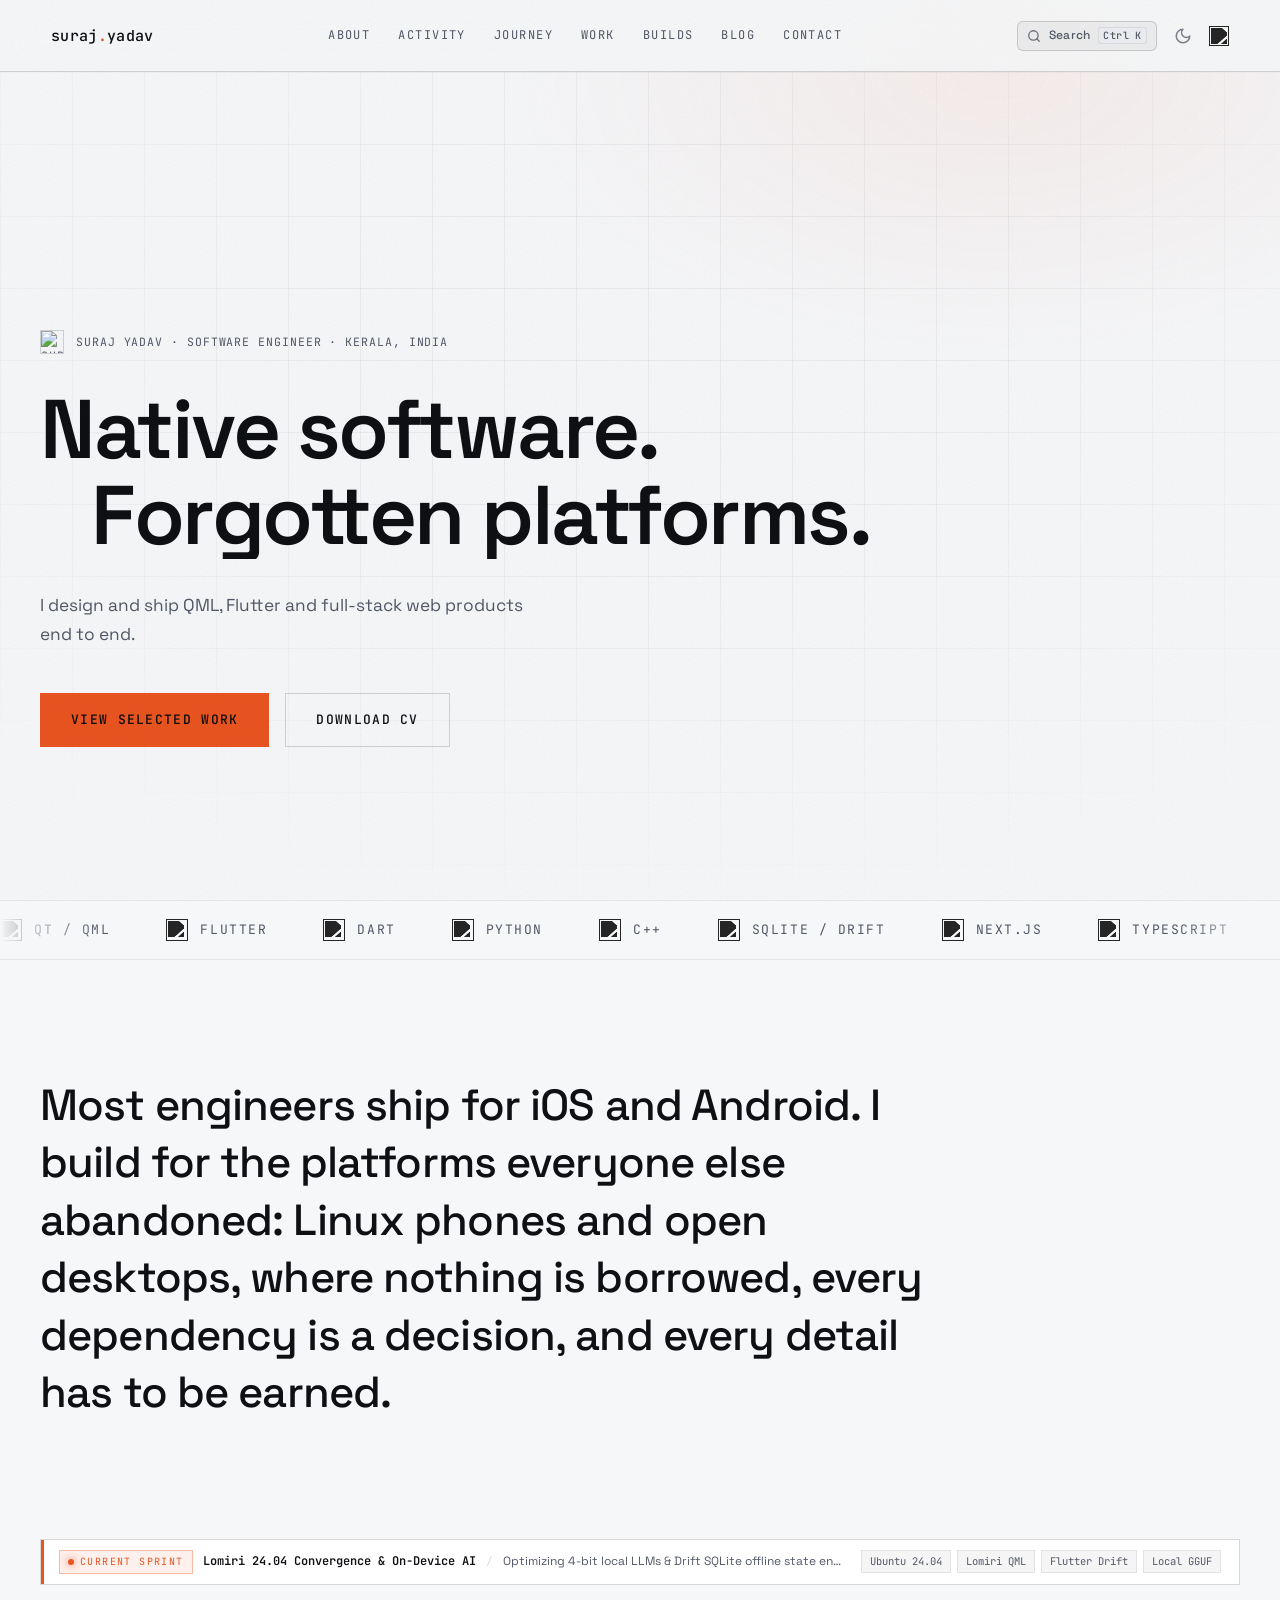
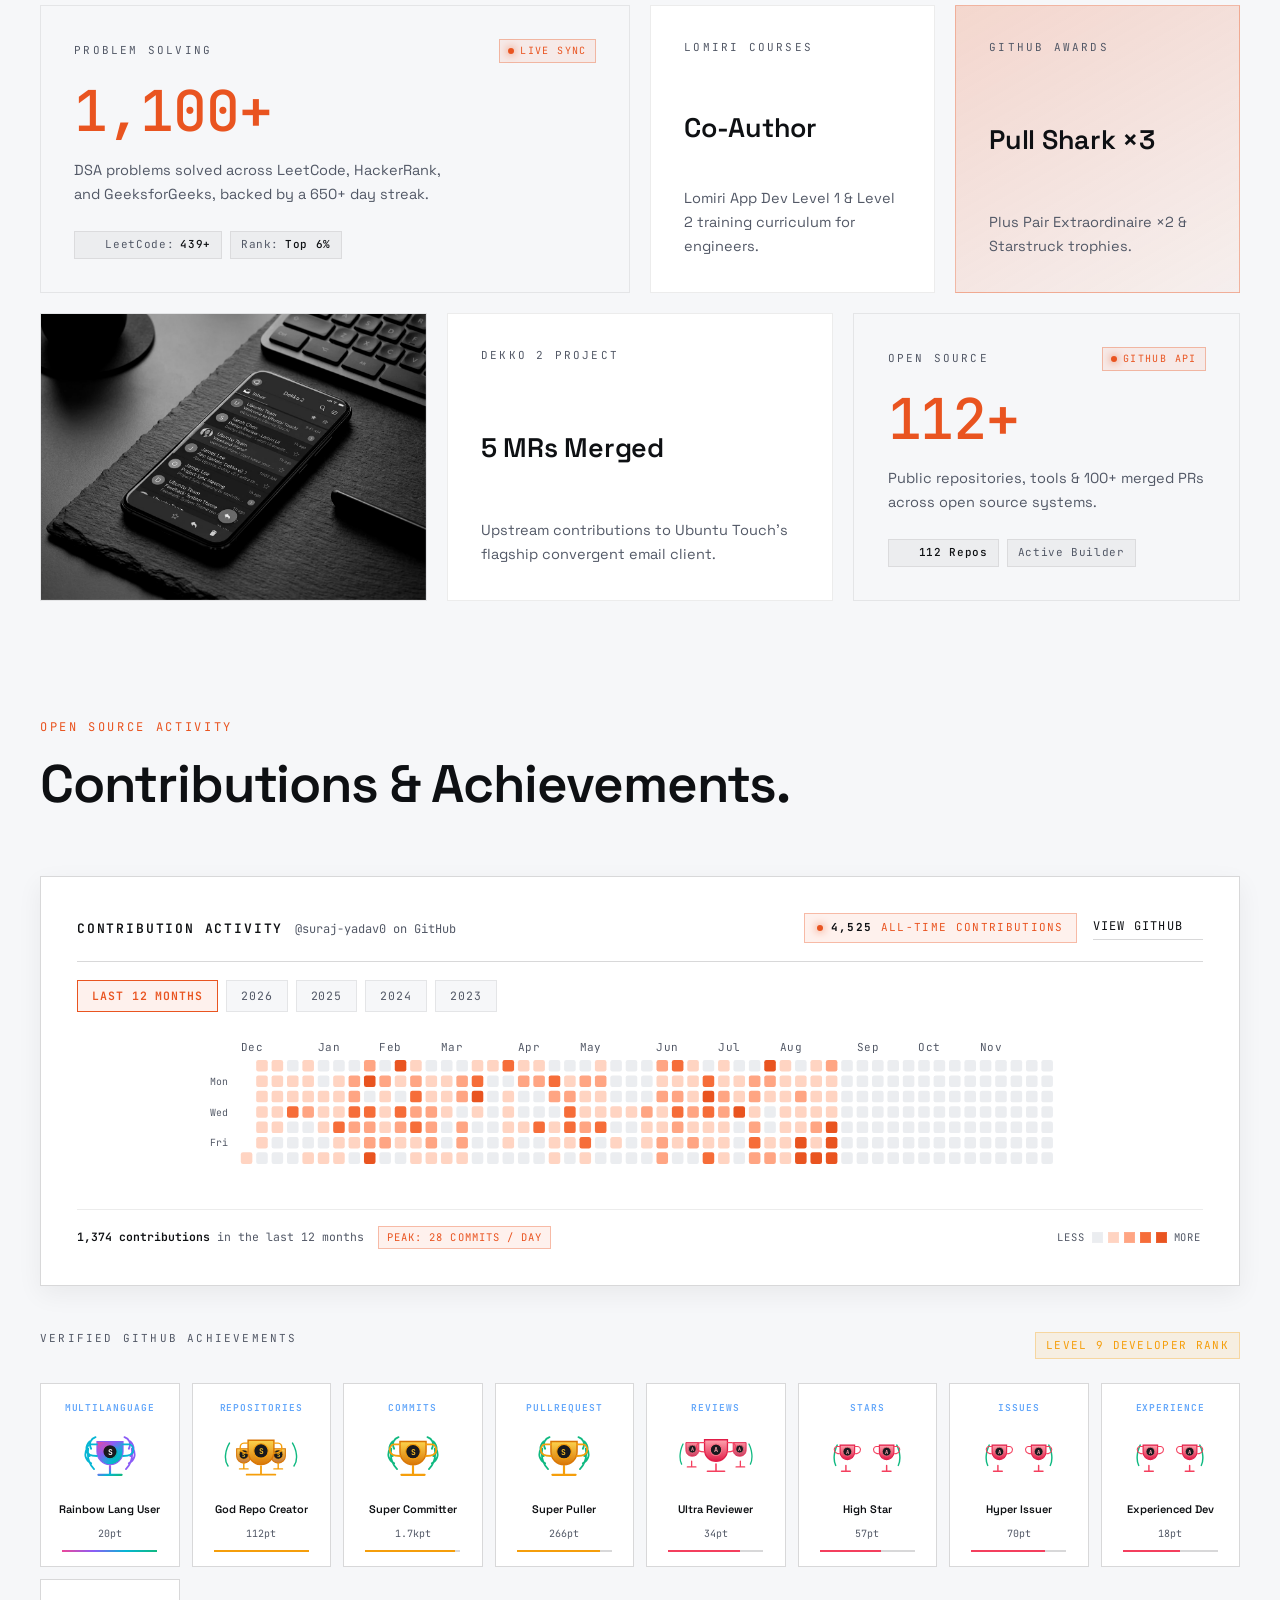
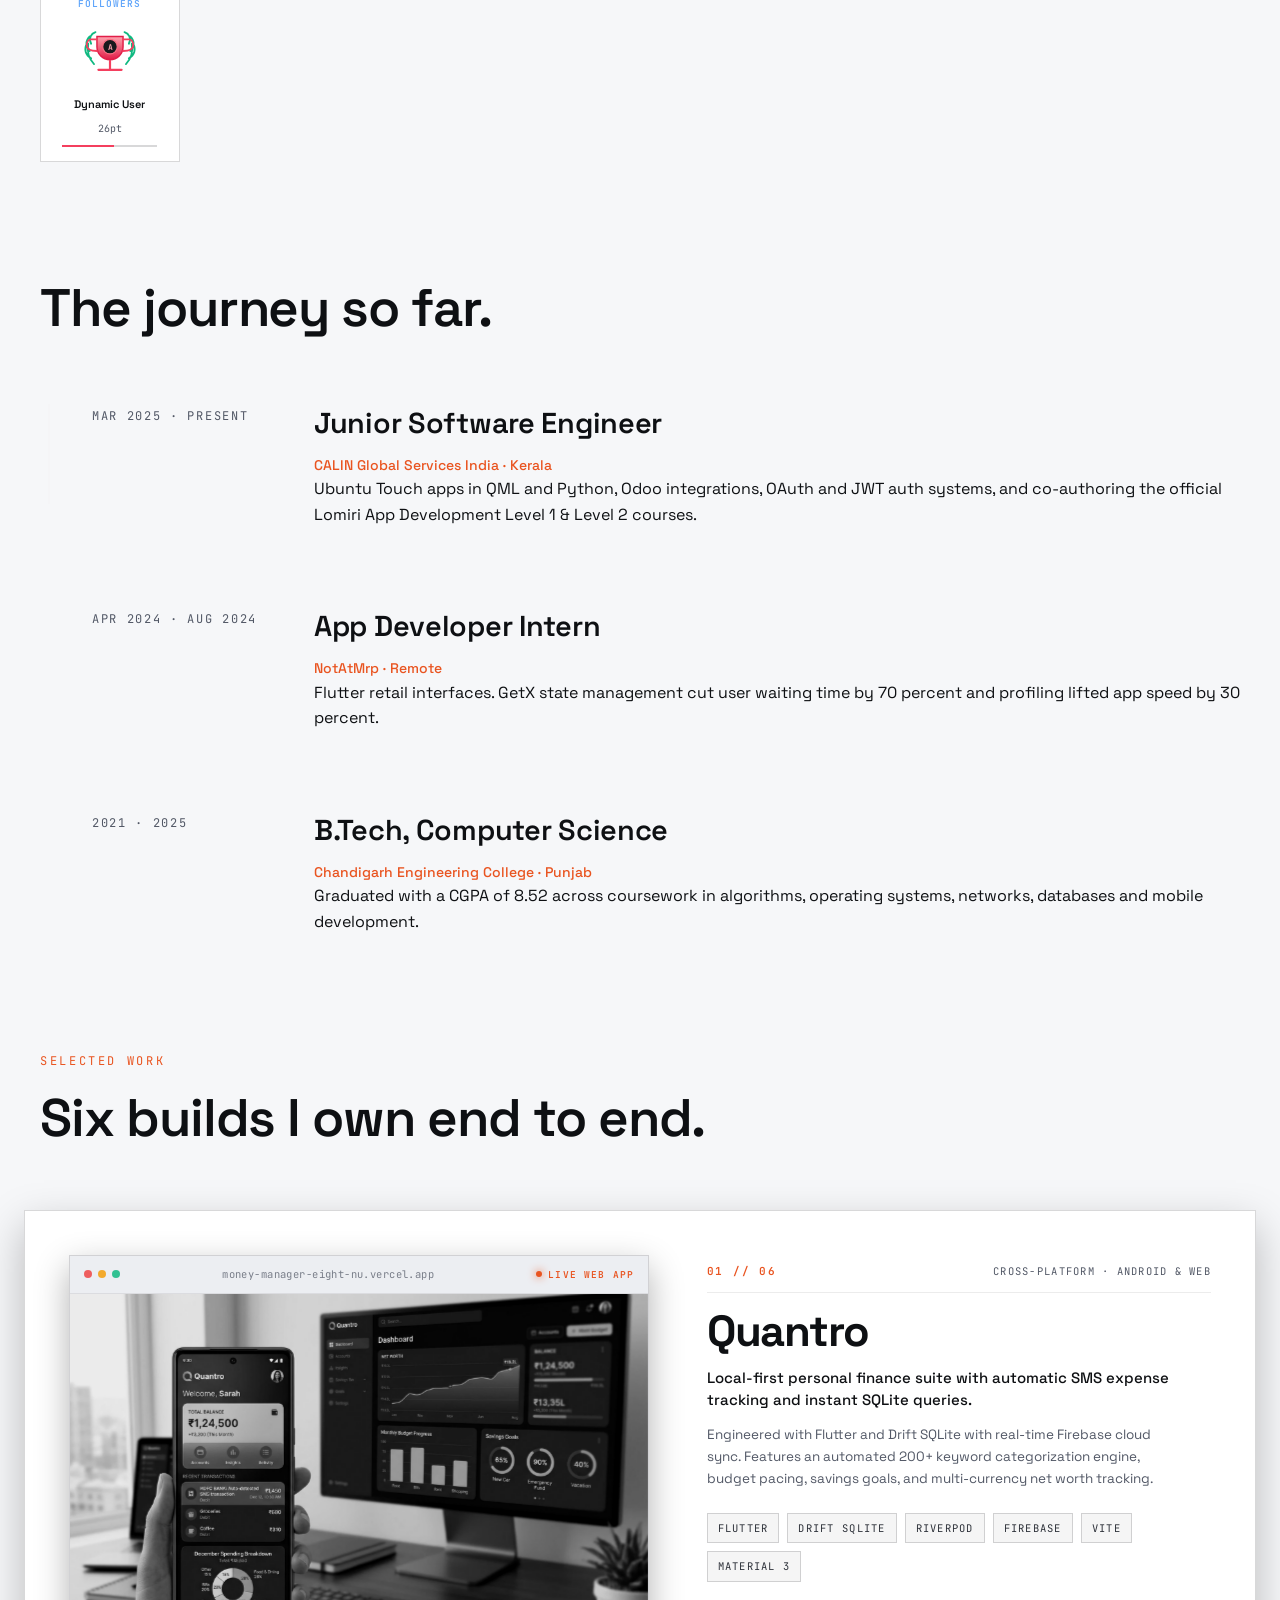
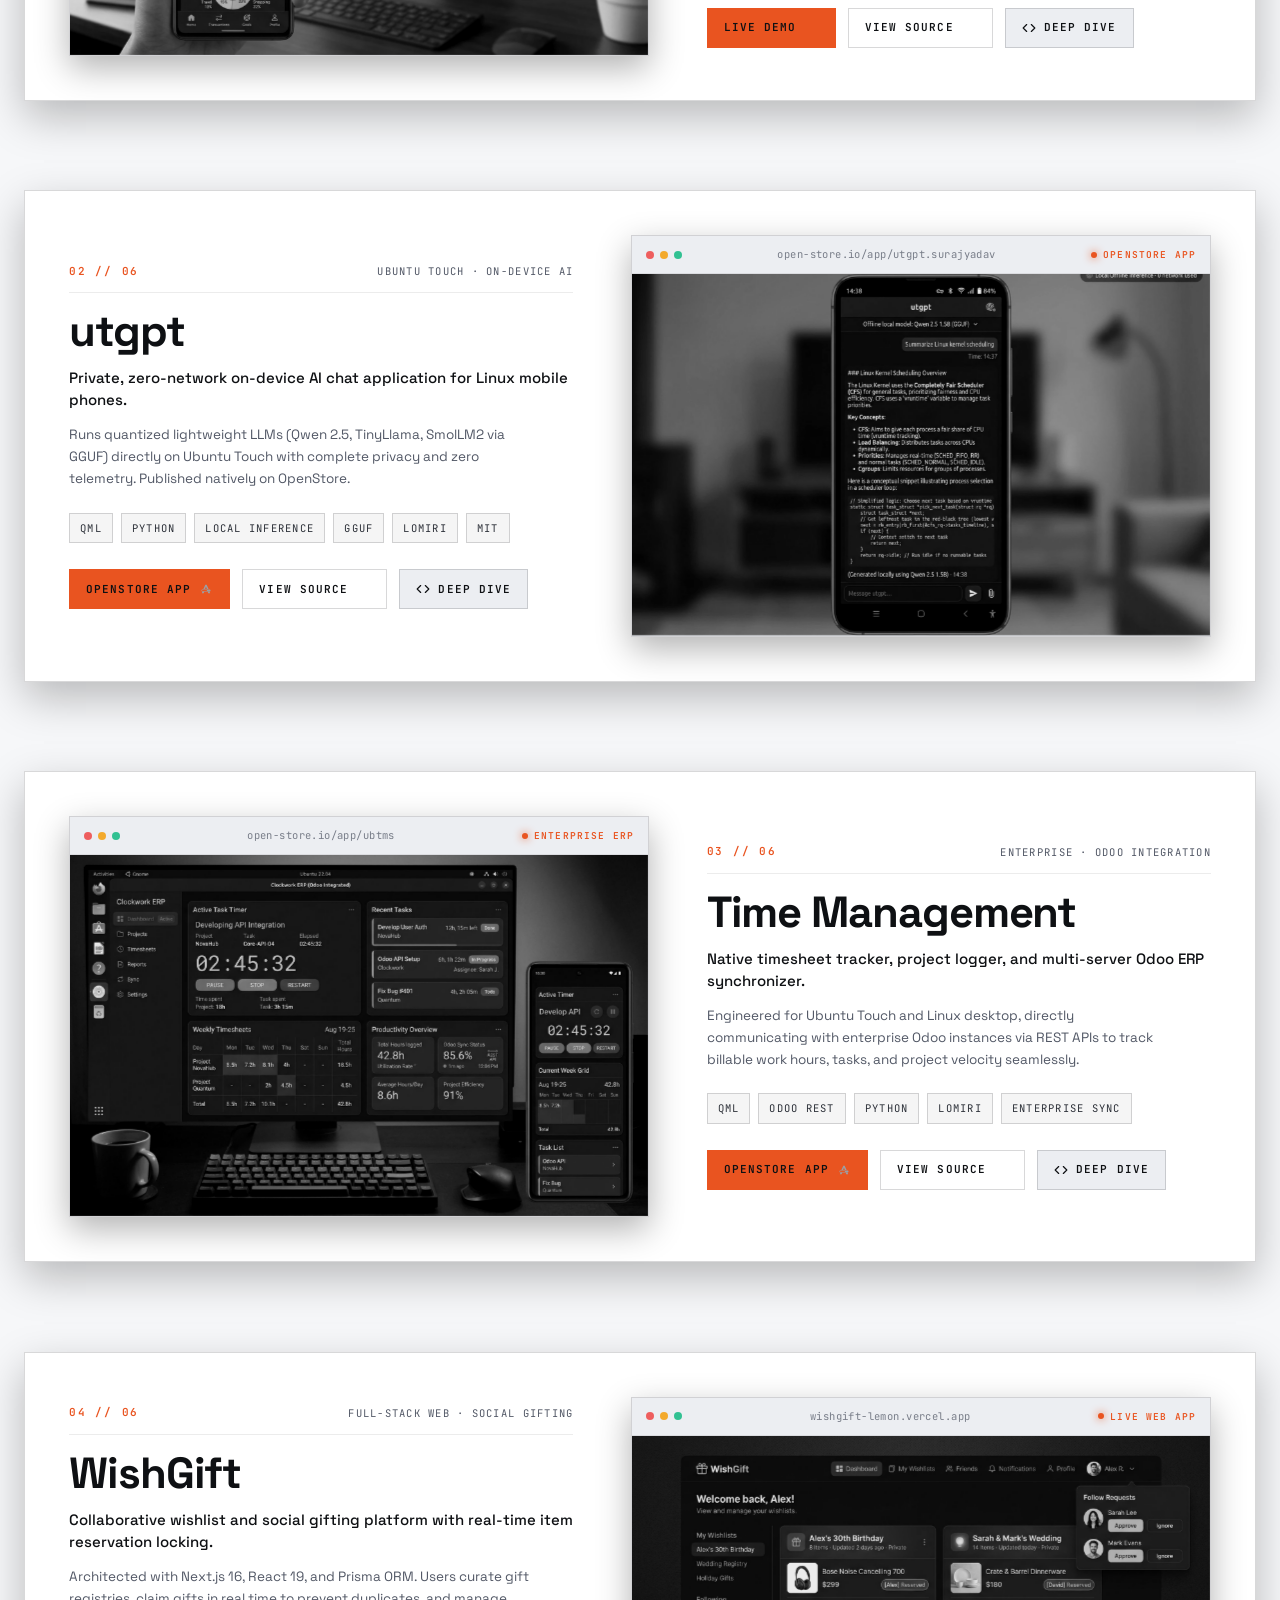
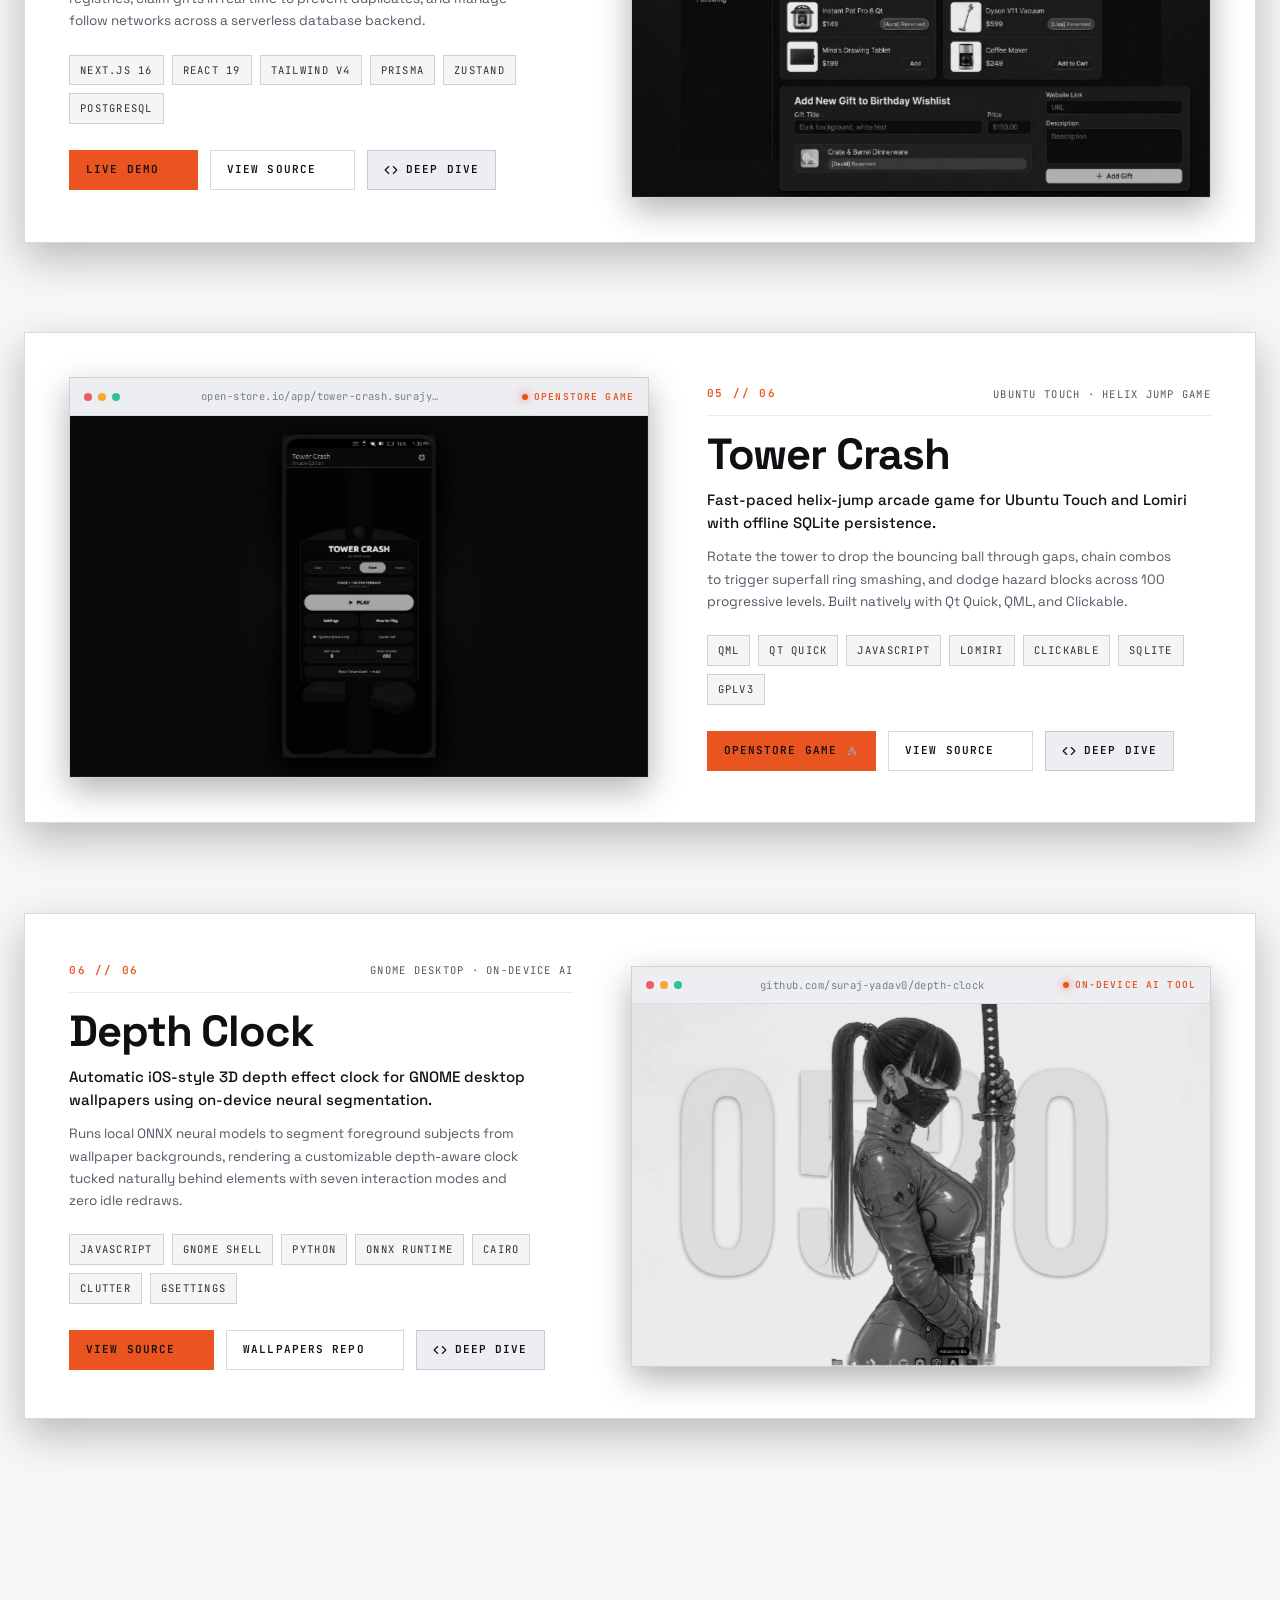
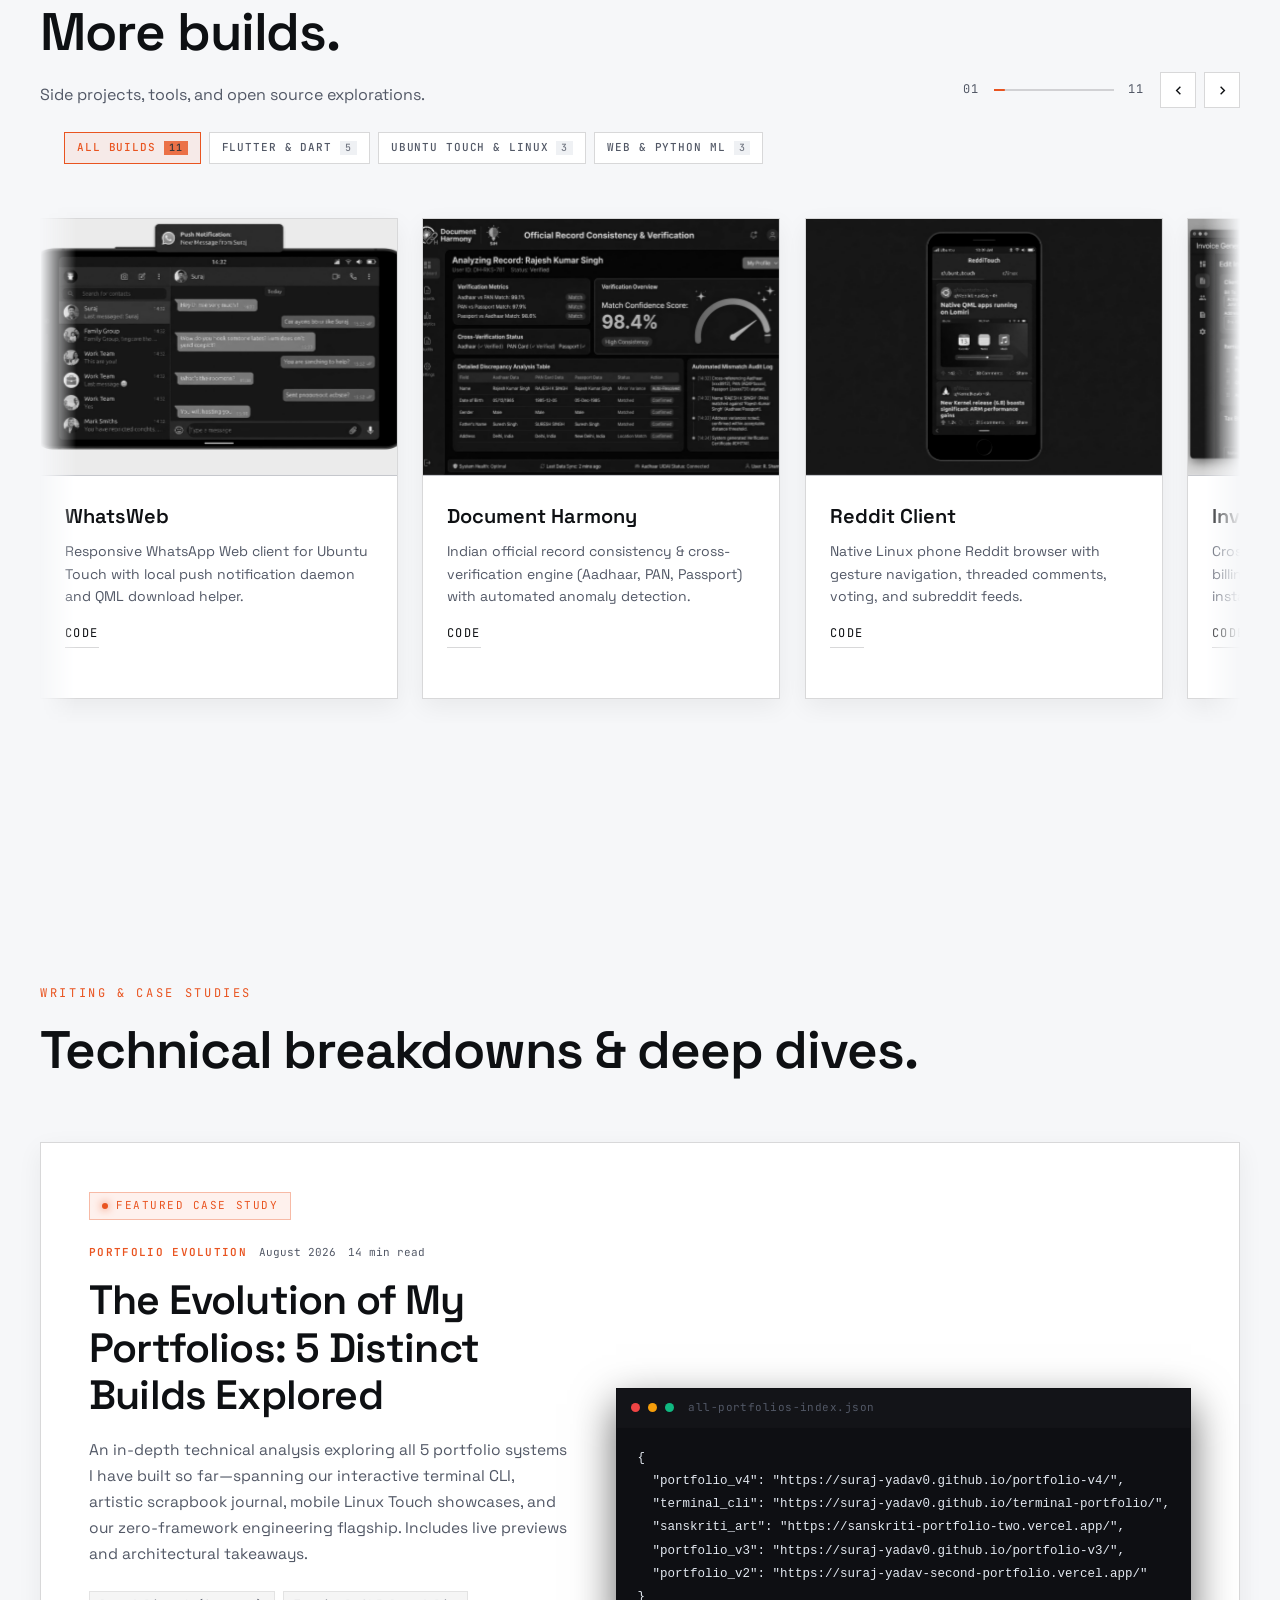
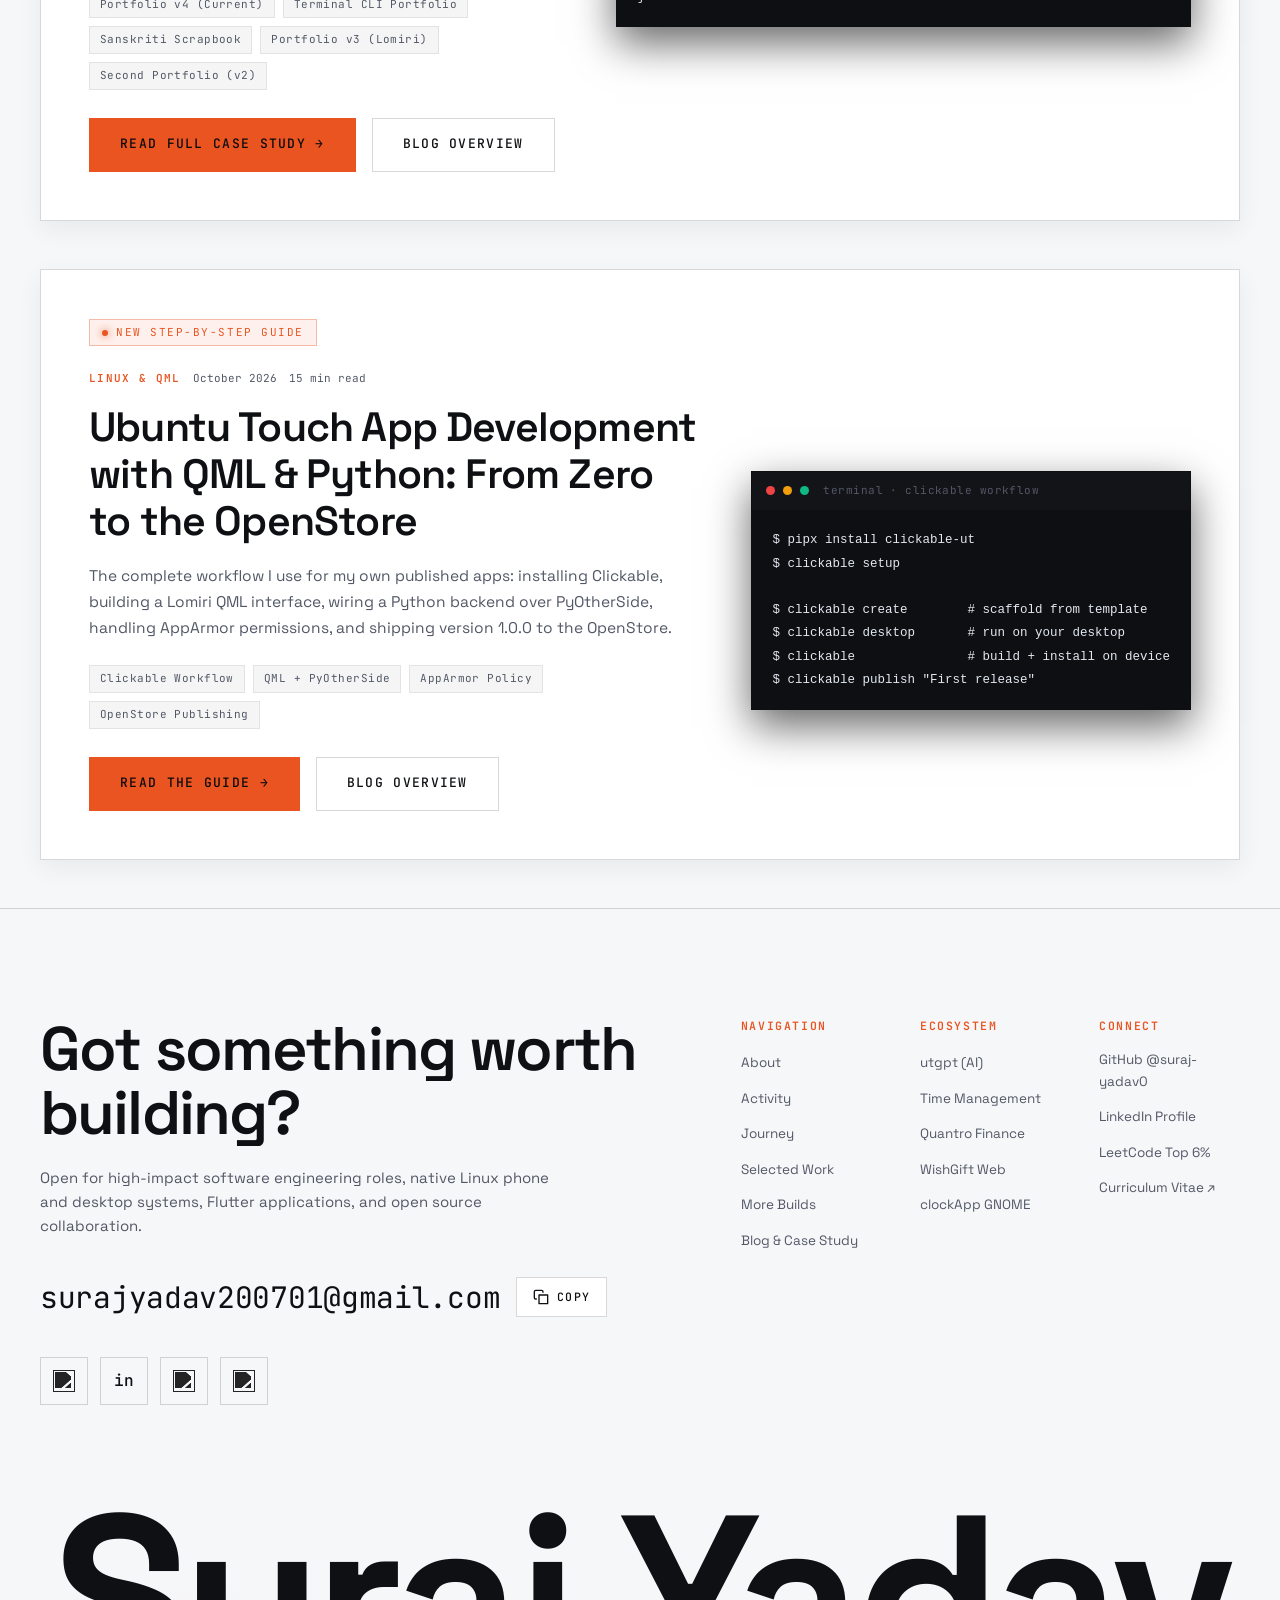
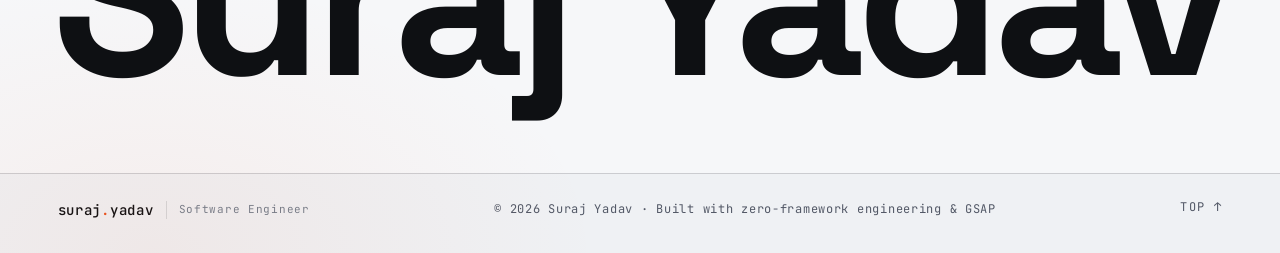
==== commit 913259db: "Add Tower Crash and Depth Clock to selected work" ====
--- a/index.html
+++ b/index.html
@@ -577,7 +577,7 @@
       <div class="shell">
         <header class="section-head">
           <p class="eyebrow">Selected Work</p>
-          <h2>Five builds I own end to end.</h2>
+          <h2>Six builds I own end to end.</h2>
         </header>
       </div>
       <div class="editorial-projects-list shell-wide">
@@ -596,7 +596,7 @@
           </div>
           <div class="project-content">
             <div class="project-meta-top">
-              <span class="project-idx">01 // 05</span>
+              <span class="project-idx">01 // 06</span>
               <span class="project-category">Cross-Platform · Android &amp; Web</span>
             </div>
             <h3 class="project-title">Quantro</h3>
@@ -610,7 +610,7 @@
                 <span>Live Demo</span>
                 <img class="ext-ico" src="https://cdn.simpleicons.org/vercel/FFFFFF" width="14" height="14" alt="" loading="lazy">
               </a>
-              <a class="btn btn-ghost" href="https://github.com/suraj-yadav0/quantro" target="_blank" rel="noopener">
+              <a class="btn btn-ghost" href="https://github.com/suraj-yadav0/money_manager" target="_blank" rel="noopener">
                 <span>View Source</span>
                 <img class="ext-ico" src="https://cdn.simpleicons.org/github/9BA0A6" width="14" height="14" alt="" loading="lazy">
               </a>
@@ -679,7 +679,7 @@
           </div>
           <div class="project-content">
             <div class="project-meta-top">
-              <span class="project-idx">02 // 05</span>
+              <span class="project-idx">02 // 06</span>
               <span class="project-category">Ubuntu Touch · On-Device AI</span>
             </div>
             <h3 class="project-title">utgpt</h3>
@@ -764,7 +764,7 @@
           </div>
           <div class="project-content">
             <div class="project-meta-top">
-              <span class="project-idx">03 // 05</span>
+              <span class="project-idx">03 // 06</span>
               <span class="project-category">Enterprise · Odoo Integration</span>
             </div>
             <h3 class="project-title">Time Management</h3>
@@ -838,8 +838,8 @@
           <div class="project-media-frame">
             <div class="media-frame-bar">
               <div class="frame-dots"><span class="dot"></span><span class="dot"></span><span class="dot"></span></div>
-              <span class="frame-url">github.com/suraj-yadav0/wishgift</span>
-              <span class="frame-status"><span class="pulse-dot"></span> FULL-STACK WEB</span>
+              <span class="frame-url">wishgift-lemon.vercel.app</span>
+              <span class="frame-status"><span class="pulse-dot"></span> LIVE WEB APP</span>
             </div>
             <figure class="card-media">
               <img src="assets/projects/wishgift.webp" width="1200" height="800" alt="WishGift full-stack collaborative wishlist platform interface" loading="lazy">
@@ -847,7 +847,7 @@
           </div>
           <div class="project-content">
             <div class="project-meta-top">
-              <span class="project-idx">04 // 05</span>
+              <span class="project-idx">04 // 06</span>
               <span class="project-category">Full-Stack Web · Social Gifting</span>
             </div>
             <h3 class="project-title">WishGift</h3>
@@ -857,9 +857,13 @@
               <li>Next.js 16</li><li>React 19</li><li>Tailwind v4</li><li>Prisma</li><li>Zustand</li><li>PostgreSQL</li>
             </ul>
             <div class="project-actions">
-              <a class="btn btn-primary" href="https://github.com/suraj-yadav0/wishgift" target="_blank" rel="noopener">
-                <span>View Repository</span>
-                <img class="ext-ico" src="https://cdn.simpleicons.org/github/FFFFFF" width="14" height="14" alt="" loading="lazy">
+              <a class="btn btn-primary" href="https://wishgift-lemon.vercel.app" target="_blank" rel="noopener">
+                <span>Live Demo</span>
+                <img class="ext-ico" src="https://cdn.simpleicons.org/vercel/FFFFFF" width="14" height="14" alt="" loading="lazy">
+              </a>
+              <a class="btn btn-ghost" href="https://github.com/suraj-yadav0/wishgift" target="_blank" rel="noopener">
+                <span>View Source</span>
+                <img class="ext-ico" src="https://cdn.simpleicons.org/github/9BA0A6" width="14" height="14" alt="" loading="lazy">
               </a>
               <button class="btn btn-inspect" type="button" aria-expanded="false" data-target="inspect-wishgift">
                 <svg width="14" height="14" viewBox="0 0 24 24" fill="none" stroke="currentColor" stroke-width="2" stroke-linecap="round" stroke-linejoin="round" aria-hidden="true"><polyline points="16 18 22 12 16 6"></polyline><polyline points="8 6 2 12 8 18"></polyline></svg>
@@ -913,41 +917,45 @@
           </div>
         </article>
 
-        <!-- 05: clockApp (Desktop Extension) -->
-        <article class="project-showcase-card" data-project="clockapp">
+        <!-- 05: Tower Crash (Arcade Game) -->
+        <article class="project-showcase-card" data-project="tower-crash">
           <div class="project-media-frame">
             <div class="media-frame-bar">
               <div class="frame-dots"><span class="dot"></span><span class="dot"></span><span class="dot"></span></div>
-              <span class="frame-url">extensions.gnome.org</span>
-              <span class="frame-status"><span class="pulse-dot"></span> SHELL TOOLING</span>
+              <span class="frame-url">open-store.io/app/tower-crash.surajyadav</span>
+              <span class="frame-status"><span class="pulse-dot"></span> OPENSTORE GAME</span>
             </div>
             <figure class="card-media">
-              <img src="assets/projects/clockapp.webp" width="1200" height="800" alt="GNOME Shell extension geometric background clock with Anurati font" loading="lazy">
+              <img src="assets/projects/tower_crash.webp" width="1200" height="800" alt="Tower Crash helix jump arcade game for Ubuntu Touch and Lomiri" loading="lazy">
             </figure>
           </div>
           <div class="project-content">
             <div class="project-meta-top">
-              <span class="project-idx">05 // 05</span>
-              <span class="project-category">GNOME Desktop · Shell Extension</span>
-            </div>
-            <h3 class="project-title">clockApp</h3>
-            <p class="project-tagline">Geometric background clock face for GNOME desktop with layered typography and visual effects.</p>
-            <p class="project-desc">Native GNOME Shell extension developed in JavaScript, CSS, and GSettings. Offers customizable screen positioning, Anurati typographic dials, and dynamic background blending.</p>
+              <span class="project-idx">05 // 06</span>
+              <span class="project-category">Ubuntu Touch · Helix Jump Game</span>
+            </div>
+            <h3 class="project-title">Tower Crash</h3>
+            <p class="project-tagline">Fast-paced helix-jump arcade game for Ubuntu Touch and Lomiri with offline SQLite persistence.</p>
+            <p class="project-desc">Rotate the tower to drop the bouncing ball through gaps, chain combos to trigger superfall ring smashing, and dodge hazard blocks across 100 progressive levels. Built natively with Qt Quick, QML, and Clickable.</p>
             <ul class="chip-row">
-              <li>JavaScript</li><li>GNOME Shell</li><li>CSS3</li><li>GSettings</li><li>Linux Desktop</li>
+              <li>QML</li><li>Qt Quick</li><li>JavaScript</li><li>Lomiri</li><li>Clickable</li><li>SQLite</li><li>GPLv3</li>
             </ul>
             <div class="project-actions">
-              <a class="btn btn-primary" href="https://github.com/suraj-yadav0/clockApp" target="_blank" rel="noopener">
-                <span>View Repository</span>
-                <img class="ext-ico" src="https://cdn.simpleicons.org/github/FFFFFF" width="14" height="14" alt="" loading="lazy">
+              <a class="btn btn-primary" href="https://open-store.io/app/tower-crash.surajyadav/" target="_blank" rel="noopener">
+                <span>OpenStore Game</span>
+                <img class="ext-ico" src="assets/icons/openstore.svg" width="14" height="14" alt="" loading="lazy">
               </a>
-              <button class="btn btn-inspect" type="button" aria-expanded="false" data-target="inspect-clockapp">
+              <a class="btn btn-ghost" href="https://github.com/suraj-yadav0/tower-crash" target="_blank" rel="noopener">
+                <span>View Source</span>
+                <img class="ext-ico" src="https://cdn.simpleicons.org/github/9BA0A6" width="14" height="14" alt="" loading="lazy">
+              </a>
+              <button class="btn btn-inspect" type="button" aria-expanded="false" data-target="inspect-towercrash">
                 <svg width="14" height="14" viewBox="0 0 24 24" fill="none" stroke="currentColor" stroke-width="2" stroke-linecap="round" stroke-linejoin="round" aria-hidden="true"><polyline points="16 18 22 12 16 6"></polyline><polyline points="8 6 2 12 8 18"></polyline></svg>
                 <span>Deep Dive</span>
               </button>
             </div>
           </div>
-          <div class="project-inspector" id="inspect-clockapp">
+          <div class="project-inspector" id="inspect-towercrash">
             <div class="inspector-header">
               <div class="inspector-tabs" role="tablist">
                 <button class="inspector-tab-btn is-active" type="button" role="tab" aria-selected="true" data-tab="arch">Architecture</button>
@@ -957,37 +965,137 @@
             <div class="inspector-panel is-active" data-panel="arch">
               <div class="inspector-arch-grid">
                 <div class="arch-card">
-                  <h4>Clutter / St Scene Graph</h4>
-                  <p>Injected directly into Mutter compositor window manager via GNOME Shell St toolkit, requiring zero external web runtimes.</p>
-                </div>
-                <div class="arch-card">
-                  <h4>Reactive GSettings Schema</h4>
-                  <p>Listens to dconf change signals for instant desktop theme adaptation, screen positioning, and font scaling without restarting shell.</p>
-                </div>
-                <div class="arch-card">
-                  <h4>Cairo Vector Geometry</h4>
-                  <p>Hardware accelerated clock dial rendering with exact anti-aliased geometry and zero CPU rendering overhead on battery power.</p>
+                  <h4>Angular Collision Engine</h4>
+                  <p>Lightweight polar coordinate collision checks in pure JavaScript, delivering a stable 60 FPS update cycle without heavyweight C++ physics dependencies.</p>
+                </div>
+                <div class="arch-card">
+                  <h4>Combo Superfall Dynamics</h4>
+                  <p>Tracks consecutive uninterrupted ring clearances, dynamically triggering high-velocity smash states that blast through floors upon clearing 3+ rings.</p>
+                </div>
+                <div class="arch-card">
+                  <h4>Local SQLite Checkpoints</h4>
+                  <p>Persists stage progression, per-zone checkpoints, and high scores offline using Qt Quick LocalStorage with zero network calls.</p>
                 </div>
               </div>
             </div>
             <div class="inspector-panel" data-panel="code">
               <div class="inspector-code-box">
                 <div class="code-box-header">
-                  <span class="code-box-lang">JavaScript · GNOME St Actor</span>
+                  <span class="code-box-lang">JavaScript · QML Physics &amp; Combo Engine</span>
                   <button class="code-copy-btn" type="button">Copy Snippet</button>
                 </div>
-                <pre><code>const ClockActor = GObject.registerClass(
-  class ClockActor extends St.Widget {
-    _init(settings) {
-      super._init({ style_class: 'anurati-clock-actor', reactive: false });
-      this._settings = settings;
-      this._settings.connect('changed::clock-position', () =&gt; this._relayout());
-      this._timerId = GLib.timeout_add_seconds(GLib.PRIORITY_DEFAULT, 1, () =&gt; {
-        this._updateTime();
-        return GLib.SOURCE_CONTINUE;
-      });
+                <pre><code>function updateSquash(squash, squashVelocity, dt) {
+    var springK = 380.0;
+    var damping = 15.0;
+    var force = -springK * (squash - 1.0) - damping * squashVelocity;
+    var nextVel = squashVelocity + force * dt;
+    var nextSquash = squash + nextVel * dt;
+    if (Math.abs(nextSquash - 1.0) &lt; 0.002 &amp;&amp; Math.abs(nextVel) &lt; 0.005) {
+        return { squash: 1.0, velocity: 0.0 };
     }
-  }
+    return { squash: nextSquash, velocity: nextVel };
+}
+
+function updateCamera(cameraY, ballY, activePlatformY, isSuperFall, dt, maxLag) {
+    var targetCamera = (ballY &gt; activePlatformY) ? ballY : activePlatformY;
+    if (targetCamera &gt; cameraY) {
+        var camDiff = targetCamera - cameraY;
+        var followRate = isSuperFall ? 28.0 : 20.0;
+        var camStep = camDiff * (1.0 - Math.exp(-followRate * dt));
+        var newCam = cameraY + camStep;
+        if (ballY - newCam &gt; maxLag) newCam = ballY - maxLag;
+        return newCam;
+    }
+    return cameraY;
+}</code></pre>
+              </div>
+            </div>
+          </div>
+        </article>
+
+        <!-- 06: Depth Clock (Desktop AI Extension) -->
+        <article class="project-showcase-card" data-project="depth-clock">
+          <div class="project-media-frame">
+            <div class="media-frame-bar">
+              <div class="frame-dots"><span class="dot"></span><span class="dot"></span><span class="dot"></span></div>
+              <span class="frame-url">github.com/suraj-yadav0/depth-clock</span>
+              <span class="frame-status"><span class="pulse-dot"></span> ON-DEVICE AI TOOL</span>
+            </div>
+            <figure class="card-media">
+              <img src="assets/projects/depth_clock.webp" width="1200" height="800" alt="Depth Clock automatic iOS-style 3D depth effect clock for GNOME desktop wallpapers" loading="lazy">
+            </figure>
+          </div>
+          <div class="project-content">
+            <div class="project-meta-top">
+              <span class="project-idx">06 // 06</span>
+              <span class="project-category">GNOME Desktop · On-Device AI</span>
+            </div>
+            <h3 class="project-title">Depth Clock</h3>
+            <p class="project-tagline">Automatic iOS-style 3D depth effect clock for GNOME desktop wallpapers using on-device neural segmentation.</p>
+            <p class="project-desc">Runs local ONNX neural models to segment foreground subjects from wallpaper backgrounds, rendering a customizable depth-aware clock tucked naturally behind elements with seven interaction modes and zero idle redraws.</p>
+            <ul class="chip-row">
+              <li>JavaScript</li><li>GNOME Shell</li><li>Python</li><li>ONNX Runtime</li><li>Cairo</li><li>Clutter</li><li>GSettings</li>
+            </ul>
+            <div class="project-actions">
+              <a class="btn btn-primary" href="https://github.com/suraj-yadav0/depth-clock" target="_blank" rel="noopener">
+                <span>View Source</span>
+                <img class="ext-ico" src="https://cdn.simpleicons.org/github/FFFFFF" width="14" height="14" alt="" loading="lazy">
+              </a>
+              <a class="btn btn-ghost" href="https://github.com/suraj-yadav0/depth-clock-wallpapers" target="_blank" rel="noopener">
+                <span>Wallpapers Repo</span>
+                <img class="ext-ico" src="https://cdn.simpleicons.org/github/9BA0A6" width="14" height="14" alt="" loading="lazy">
+              </a>
+              <button class="btn btn-inspect" type="button" aria-expanded="false" data-target="inspect-depthclock">
+                <svg width="14" height="14" viewBox="0 0 24 24" fill="none" stroke="currentColor" stroke-width="2" stroke-linecap="round" stroke-linejoin="round" aria-hidden="true"><polyline points="16 18 22 12 16 6"></polyline><polyline points="8 6 2 12 8 18"></polyline></svg>
+                <span>Deep Dive</span>
+              </button>
+            </div>
+          </div>
+          <div class="project-inspector" id="inspect-depthclock">
+            <div class="inspector-header">
+              <div class="inspector-tabs" role="tablist">
+                <button class="inspector-tab-btn is-active" type="button" role="tab" aria-selected="true" data-tab="arch">Architecture</button>
+                <button class="inspector-tab-btn" type="button" role="tab" aria-selected="false" data-tab="code">Core Code</button>
+              </div>
+            </div>
+            <div class="inspector-panel is-active" data-panel="arch">
+              <div class="inspector-arch-grid">
+                <div class="arch-card">
+                  <h4>On-Device Neural Segmentation</h4>
+                  <p>Local ONNX Runtime CPU inference generates precise foreground subject alpha masks from 1024x1024 tensors with bounded concurrency.</p>
+                </div>
+                <div class="arch-card">
+                  <h4>Zero Idle Redraws</h4>
+                  <p>Minute-aligned clock evaluation skips Cairo drawing loops and scene graph renegotiations when time digits remain unchanged.</p>
+                </div>
+                <div class="arch-card">
+                  <h4>7 Interaction Modes</h4>
+                  <p>Supports 3D depth occlusion, silhouette contour flow, dynamic contour stretching, backlit rim glow, and stage mouse parallax.</p>
+                </div>
+              </div>
+            </div>
+            <div class="inspector-panel" data-panel="code">
+              <div class="inspector-code-box">
+                <div class="code-box-header">
+                  <span class="code-box-lang">JavaScript · GNOME Clutter / Cairo Actor</span>
+                  <button class="code-copy-btn" type="button">Copy Snippet</button>
+                </div>
+                <pre><code>export const ClockWidget = GObject.registerClass(
+    class ClockWidget extends St.BoxLayout {
+        _init(settings, getMonitorBounds, getContourData, onRepaintOverlay = null) {
+            super._init({
+                vertical: true,
+                reactive: true,
+                track_hover: true,
+                style_class: 'depth-clock-widget',
+            });
+            this._settings = settings;
+            this._getMonitorBounds = getMonitorBounds;
+            this._getContourData = getContourData;
+            this._onRepaintOverlay = onRepaintOverlay;
+            this._settings.connect('changed::clock-mode', () =&gt; this._onModeChanged());
+        }
+    }
 );</code></pre>
               </div>
             </div>
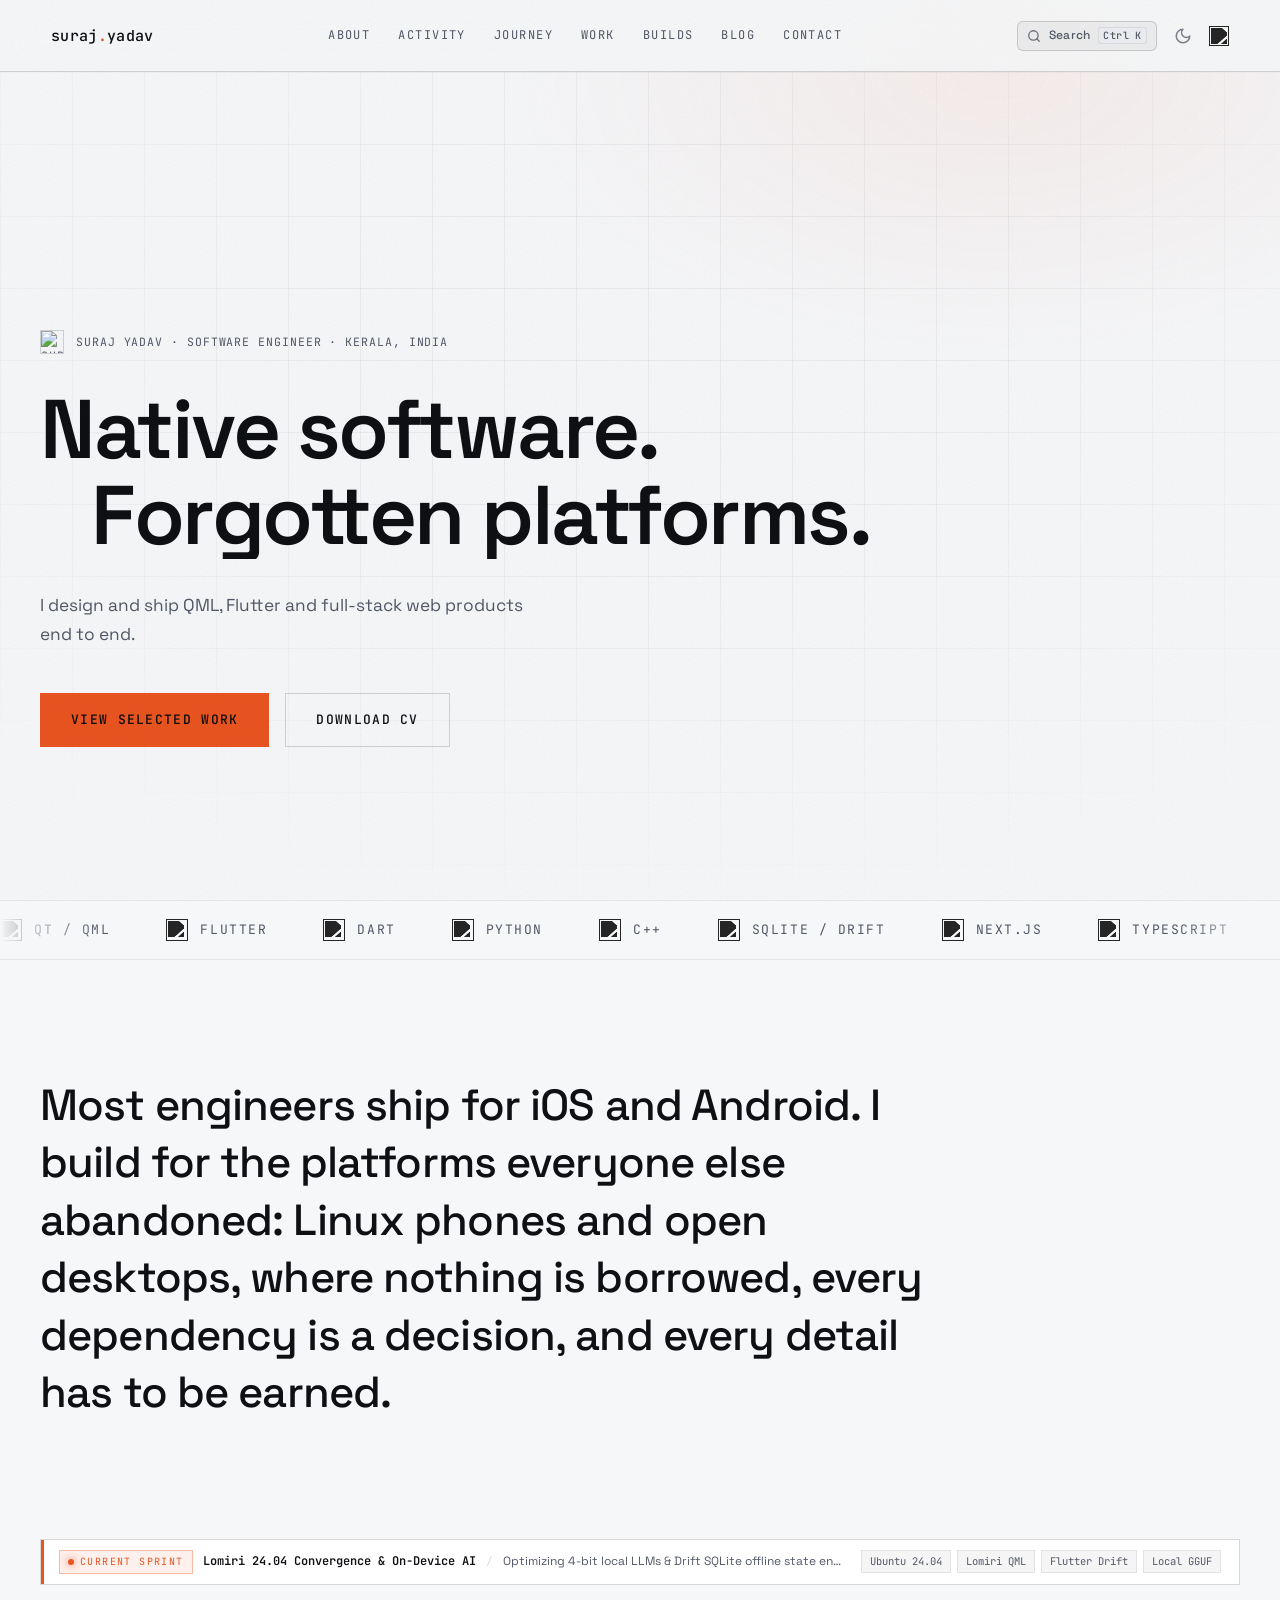
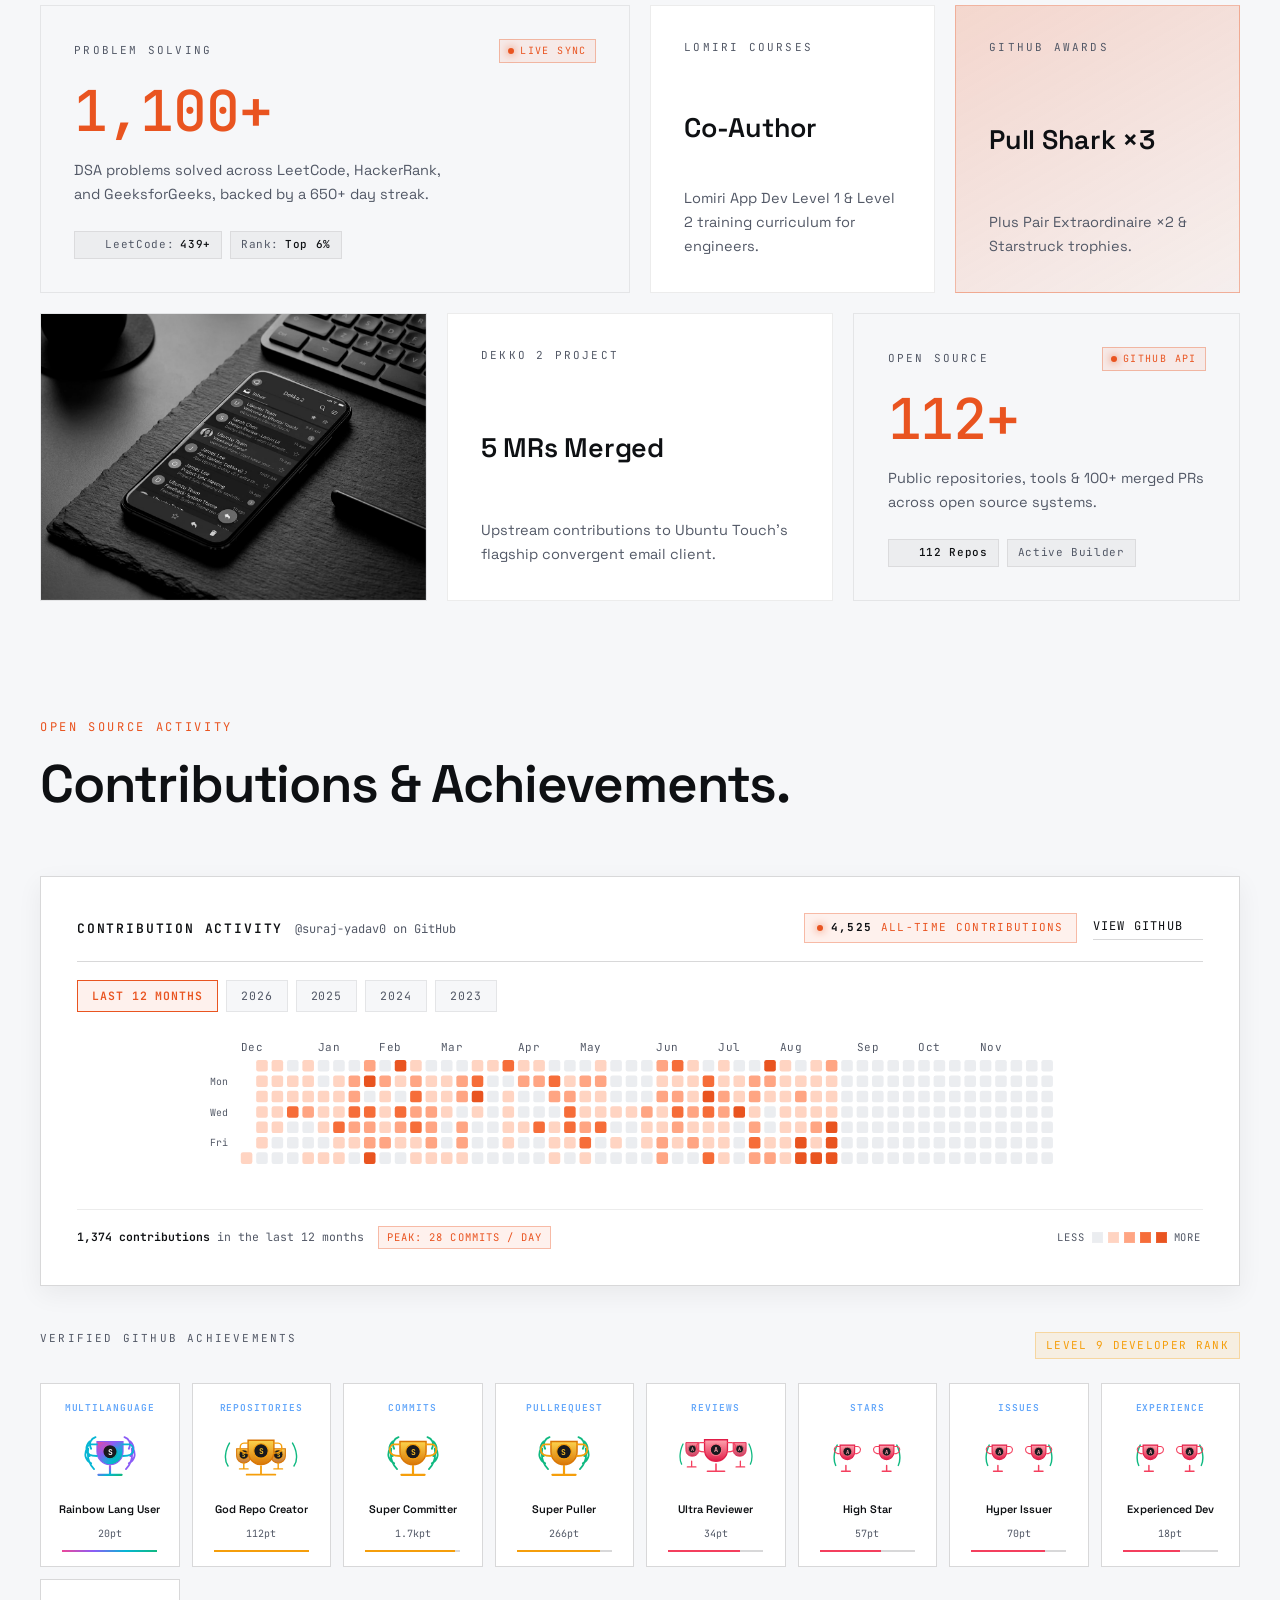
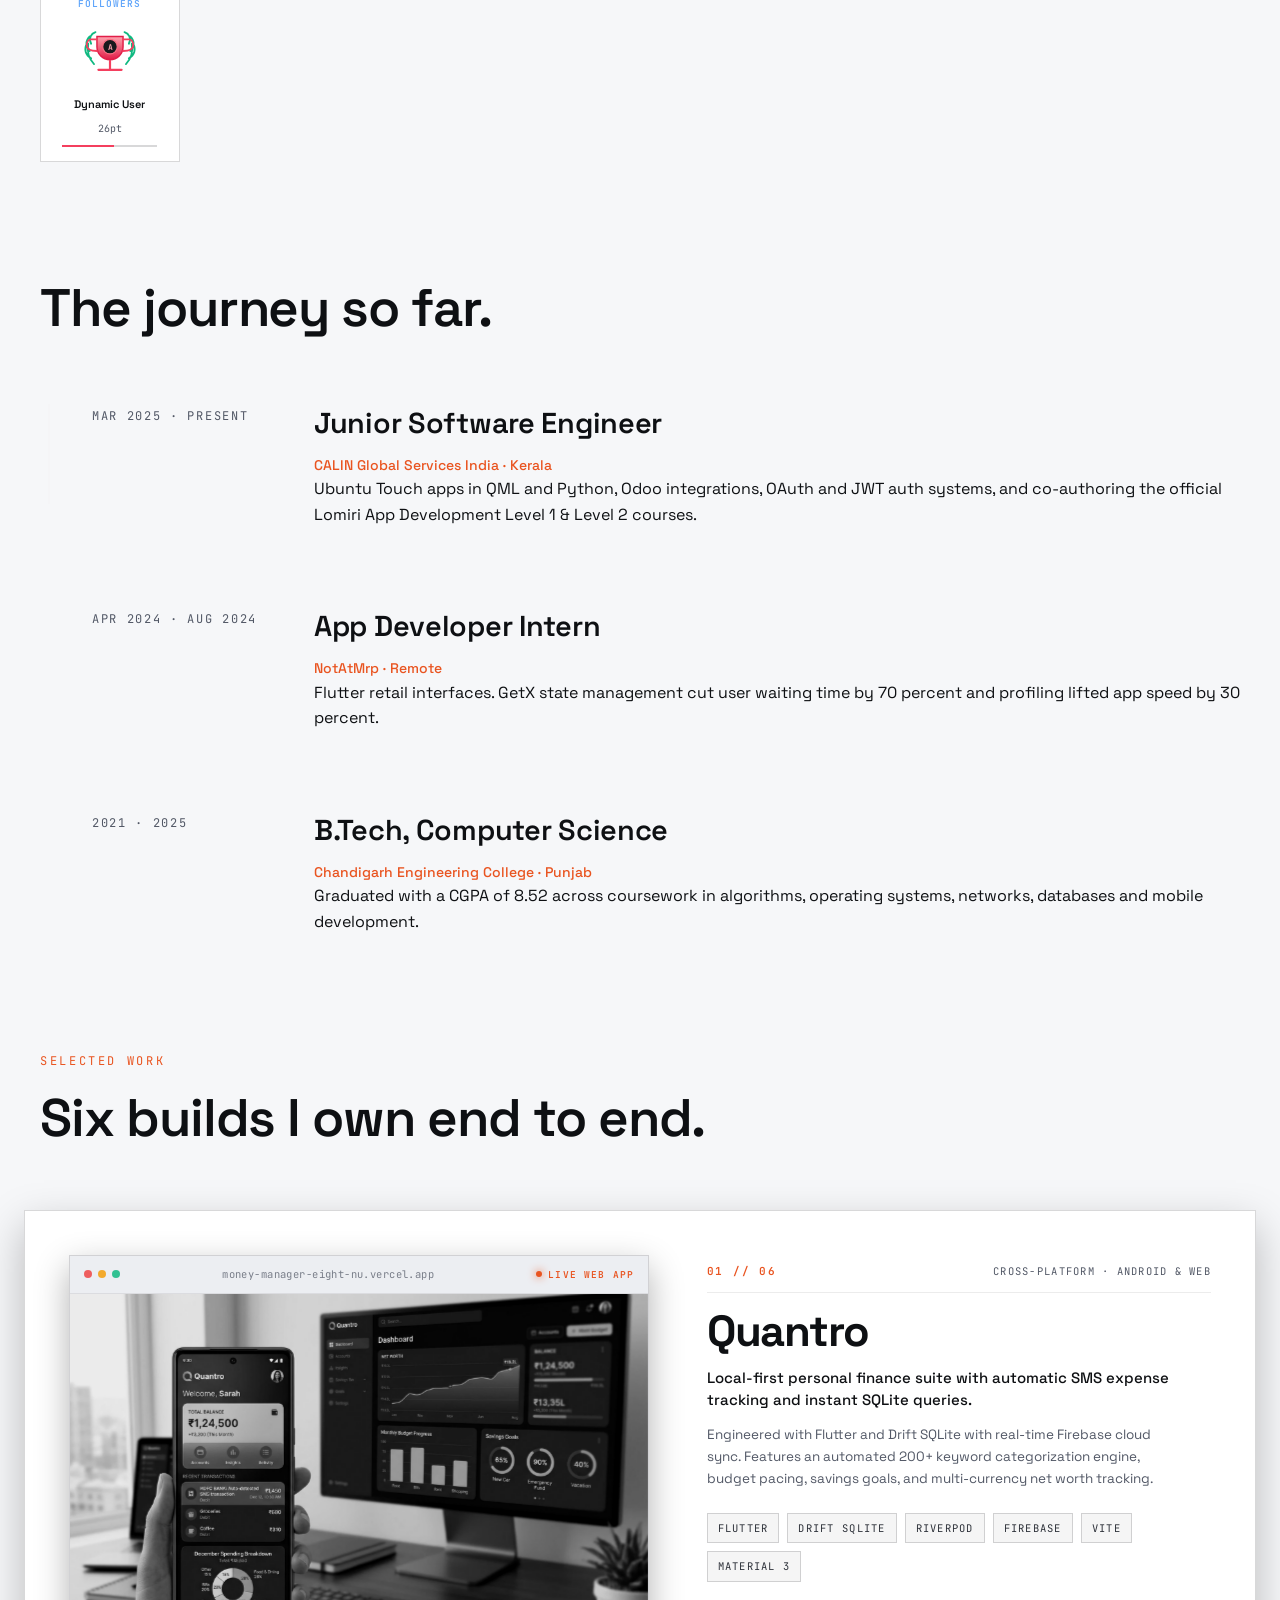
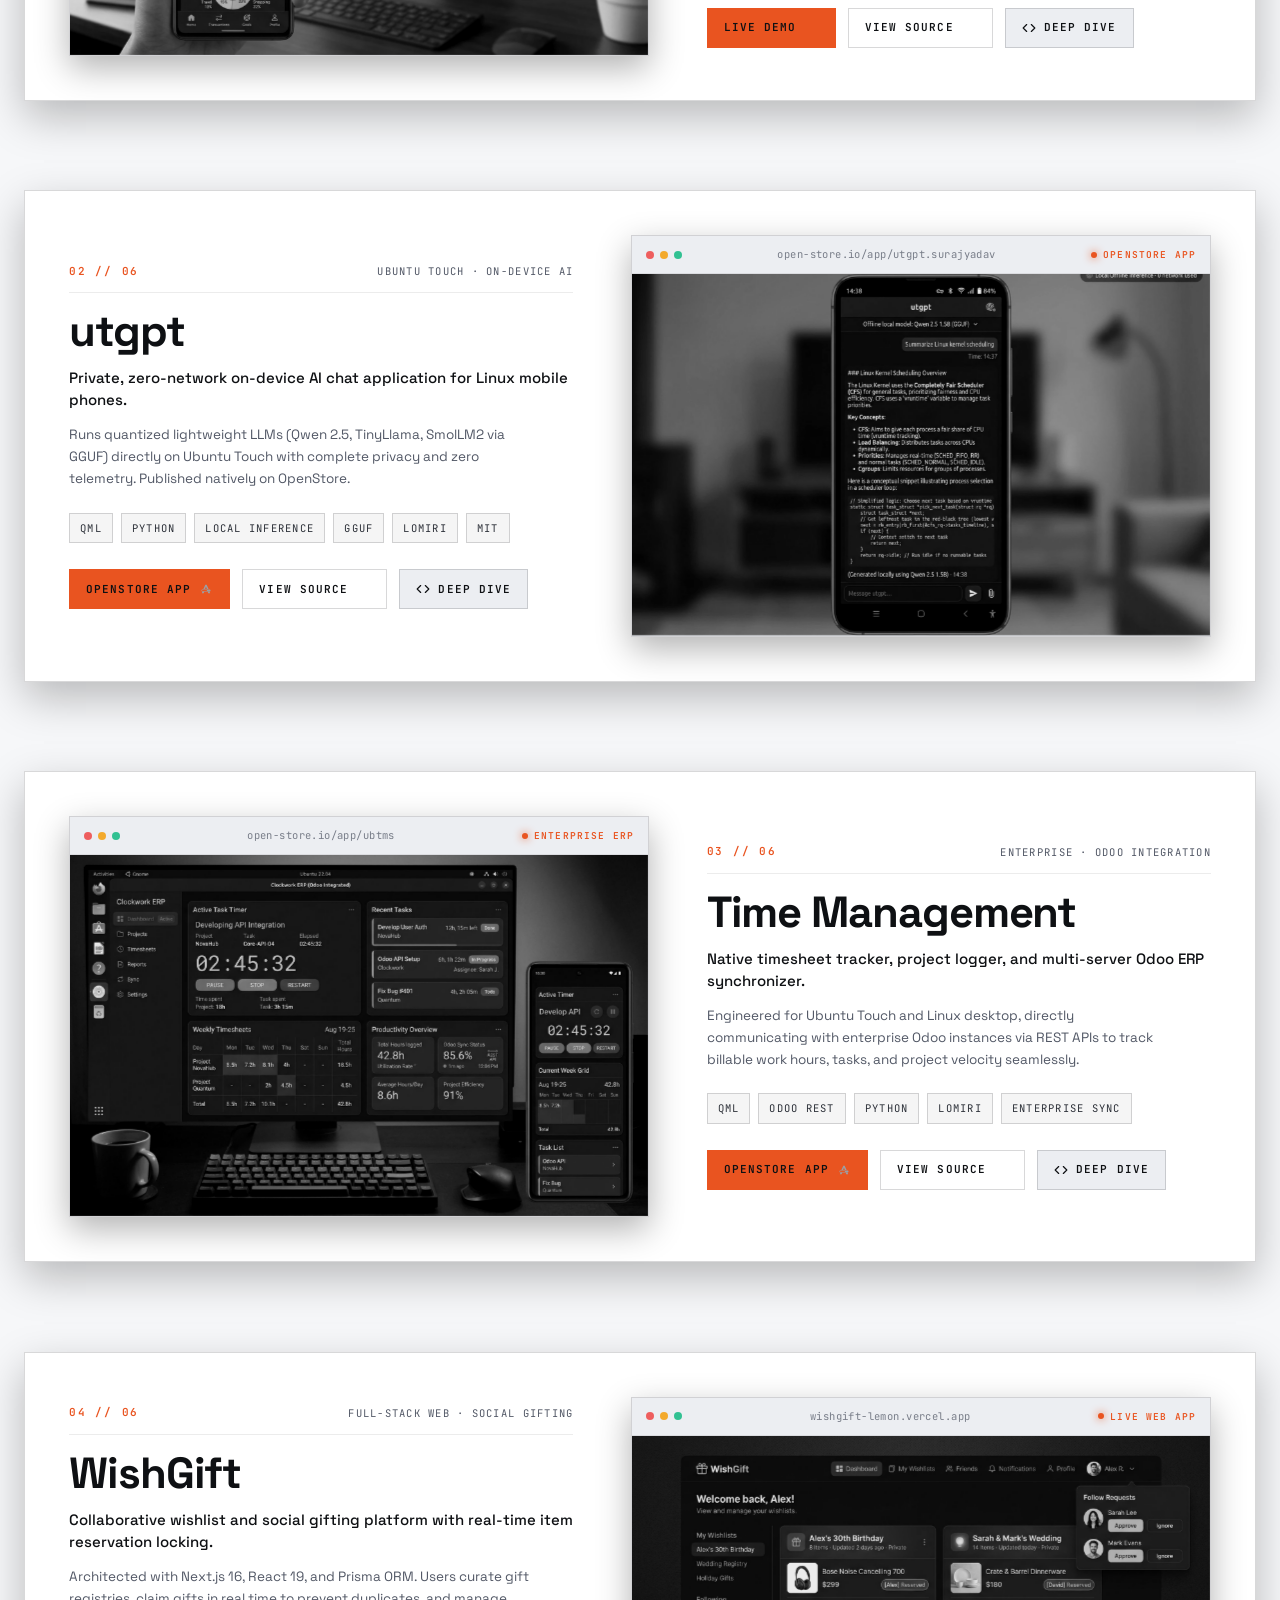
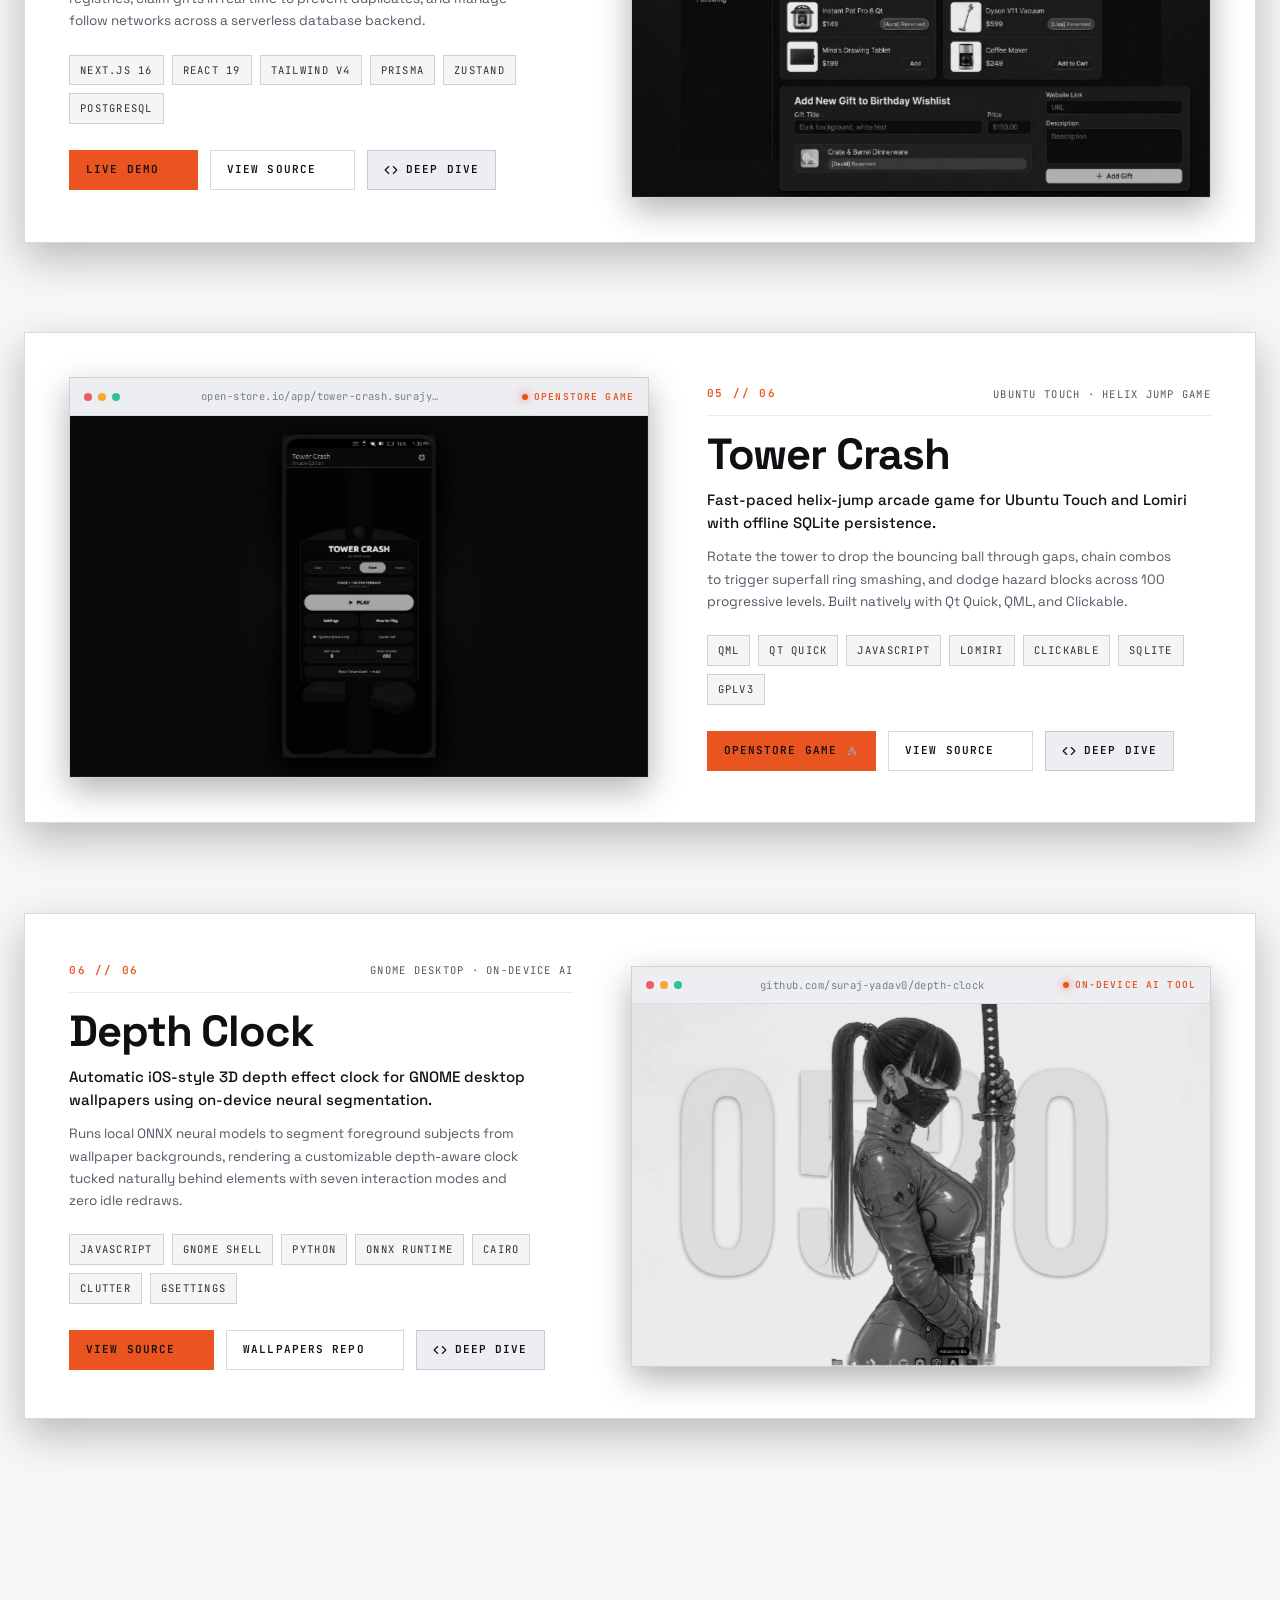
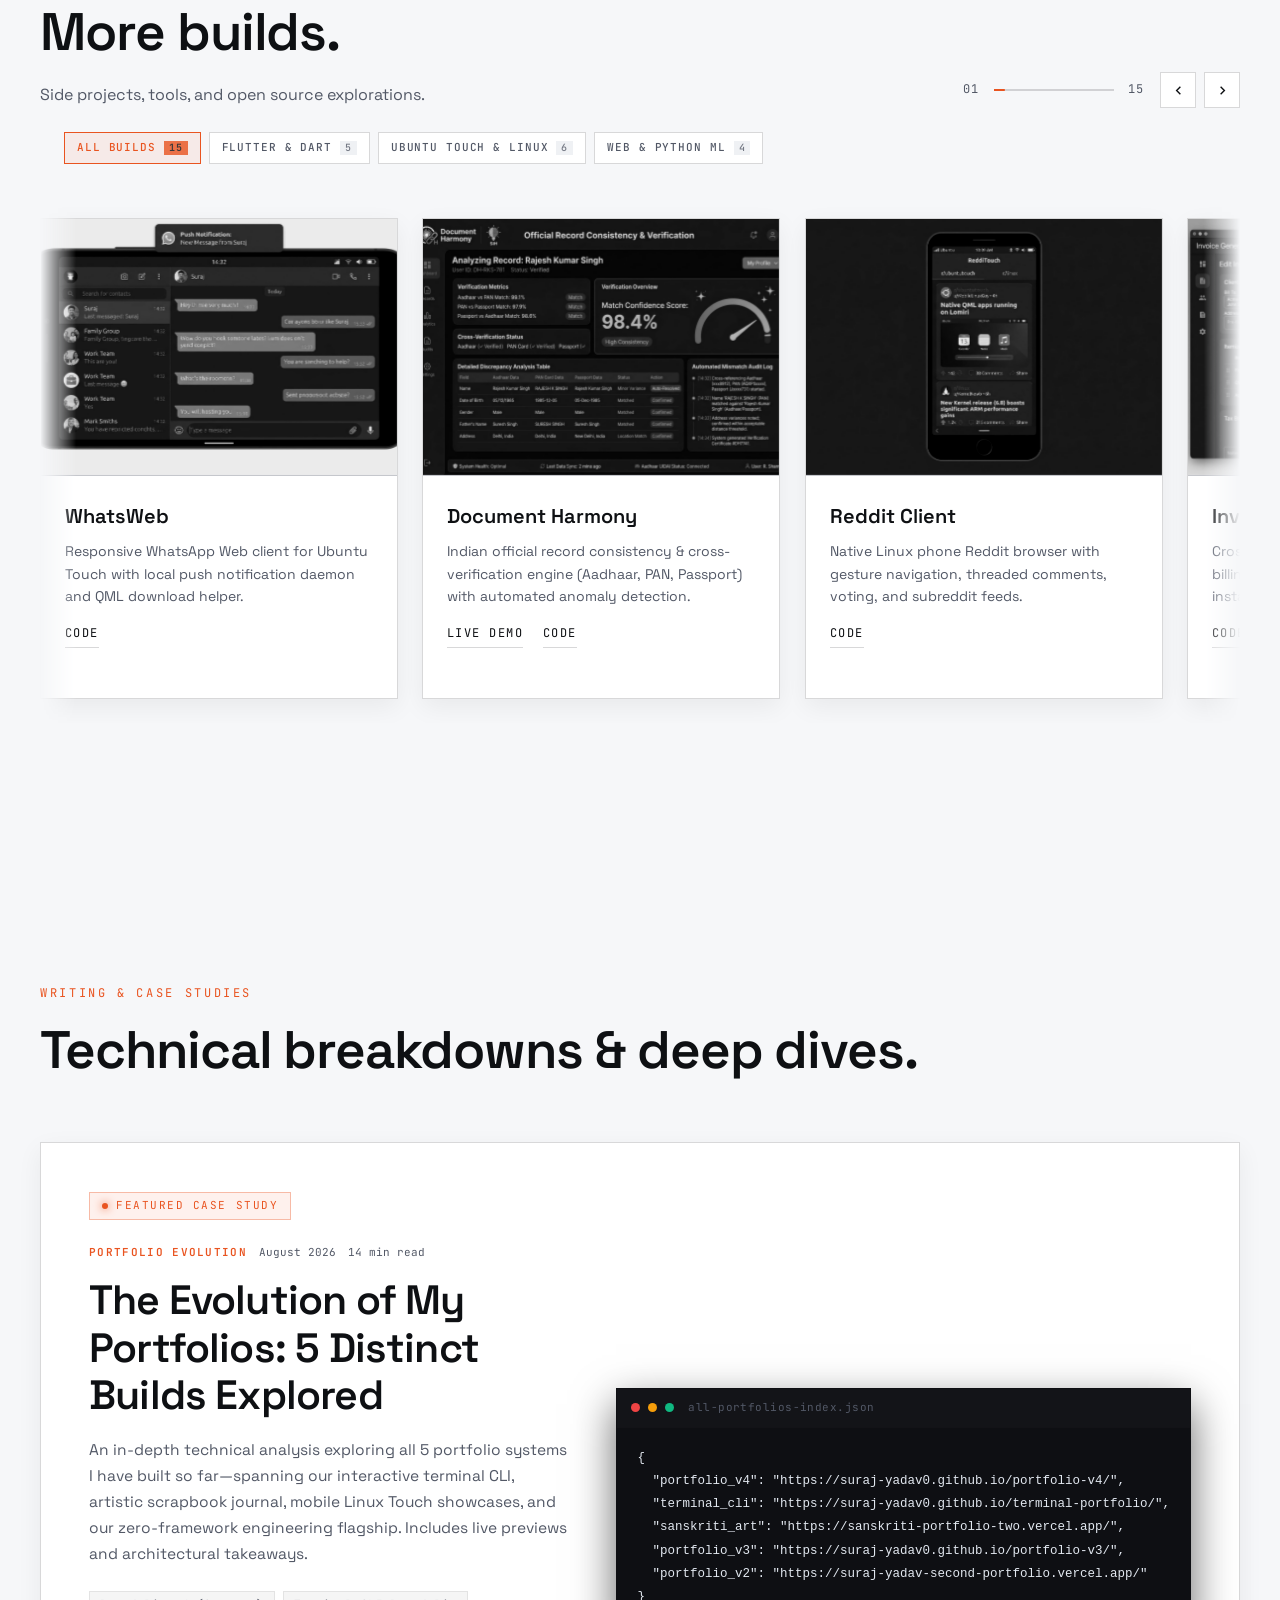
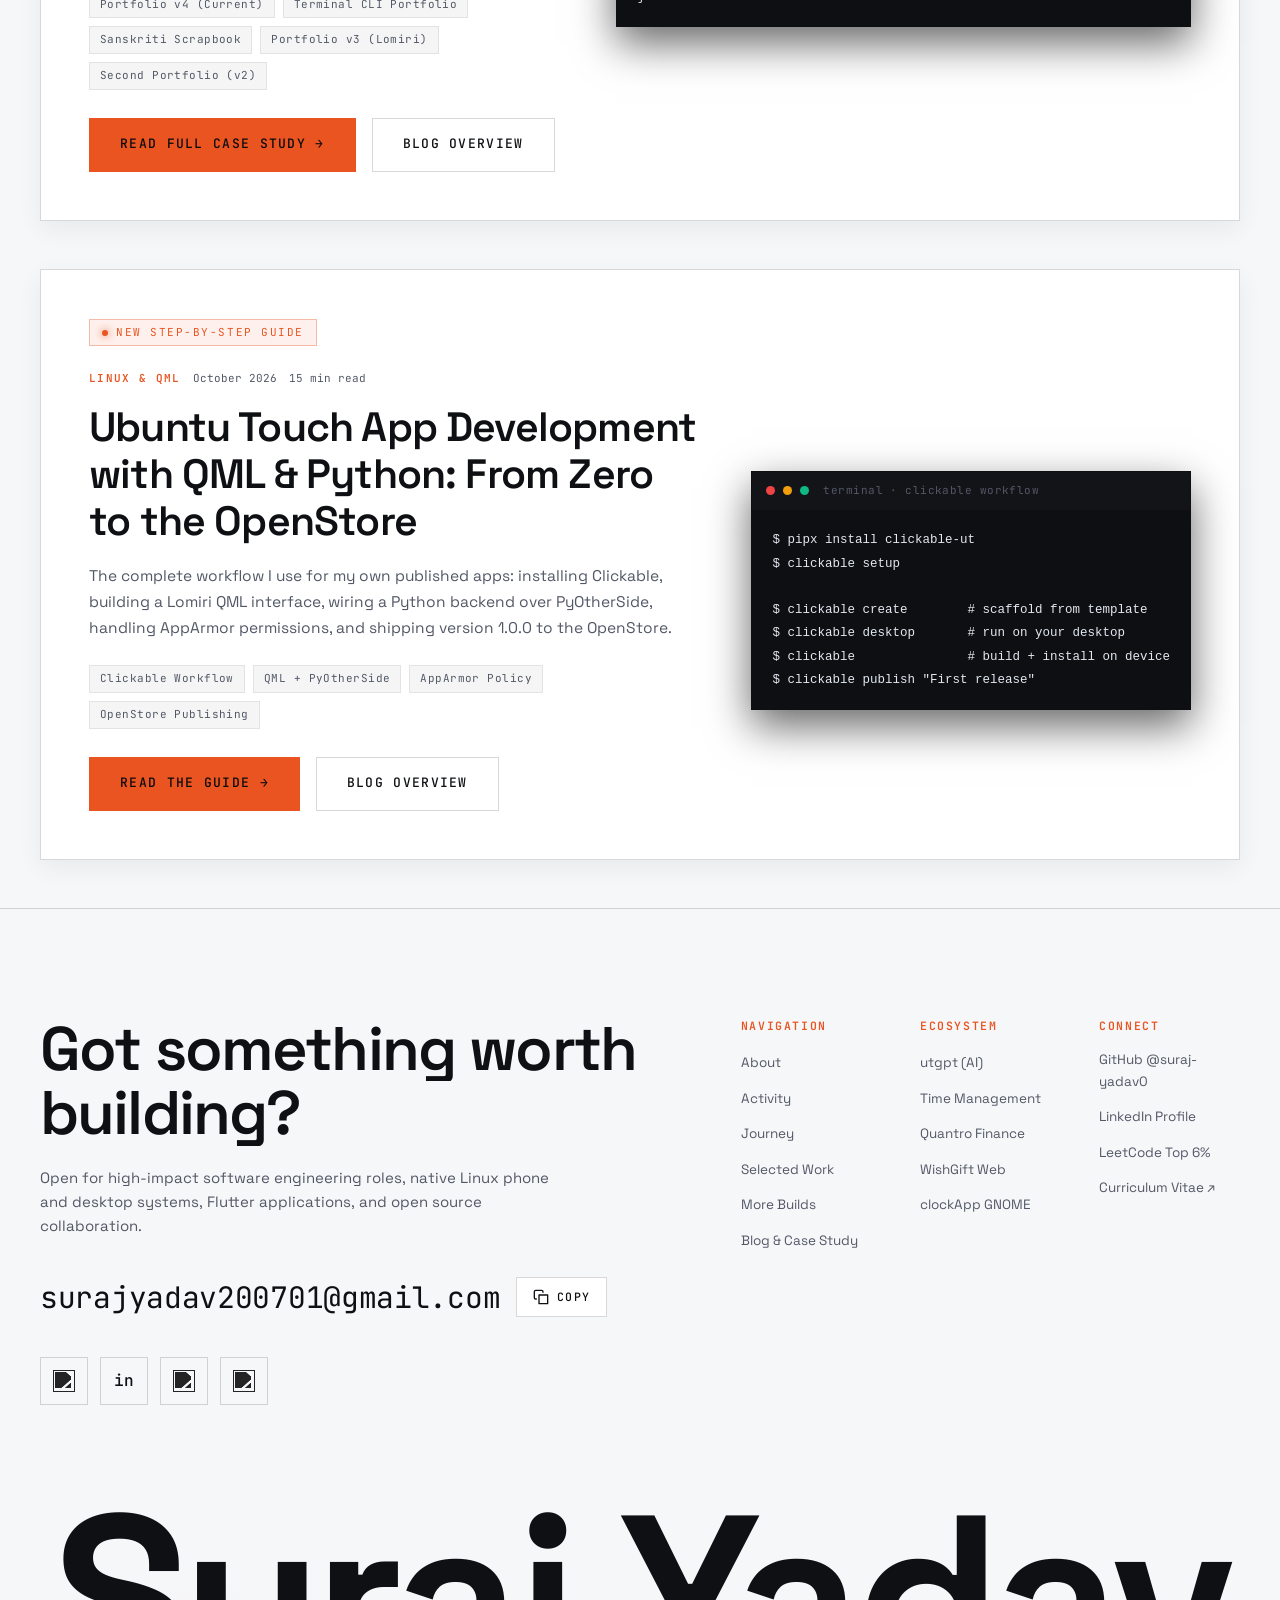
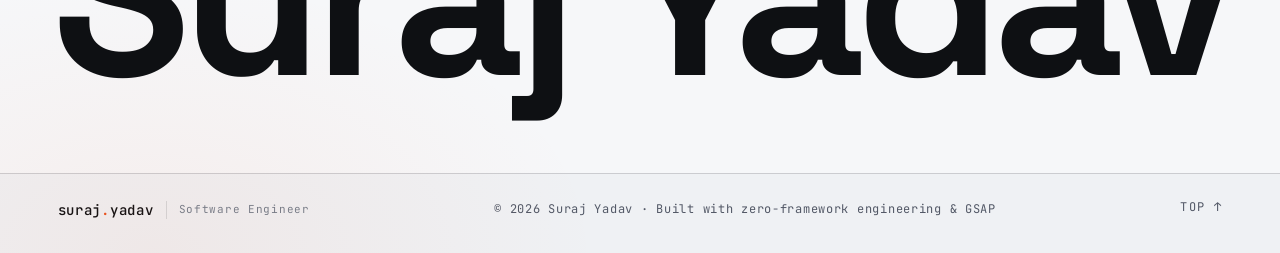
==== commit bb269620: "Expand more builds gallery with recent projects" ====
--- a/index.html
+++ b/index.html
@@ -1117,7 +1117,7 @@
             <div class="pan-progress-wrap" aria-hidden="true">
               <span class="pan-count pan-curr">01</span>
               <div class="pan-progress-track"><div class="pan-progress-bar"></div></div>
-              <span class="pan-count pan-total">11</span>
+              <span class="pan-count pan-total">15</span>
             </div>
             <div class="pan-nav-btns">
               <button class="pan-nav-btn pan-prev" aria-label="Previous build" title="Previous build">
@@ -1131,7 +1131,7 @@
         <div class="shell pan-filter-bar" role="tablist" aria-label="Filter builds by technology">
           <button class="pan-filter-btn active" type="button" data-filter="all" role="tab" aria-selected="true">
             <span>All Builds</span>
-            <span class="filter-count">11</span>
+            <span class="filter-count">15</span>
           </button>
           <button class="pan-filter-btn" type="button" data-filter="flutter" role="tab" aria-selected="false">
             <span>Flutter &amp; Dart</span>
@@ -1139,11 +1139,11 @@
           </button>
           <button class="pan-filter-btn" type="button" data-filter="linux" role="tab" aria-selected="false">
             <span>Ubuntu Touch &amp; Linux</span>
-            <span class="filter-count">3</span>
+            <span class="filter-count">6</span>
           </button>
           <button class="pan-filter-btn" type="button" data-filter="web-ml" role="tab" aria-selected="false">
             <span>Web &amp; Python ML</span>
-            <span class="filter-count">3</span>
+            <span class="filter-count">4</span>
           </button>
         </div>
         <div class="pan-track-wrap">
@@ -1165,6 +1165,7 @@
                   <h3>Document Harmony</h3>
                   <p>Indian official record consistency &amp; cross-verification engine (Aadhaar, PAN, Passport) with automated anomaly detection.</p>
                   <div class="pan-links">
+                    <a href="https://suraj-yadav0.github.io/harmony_docs/" target="_blank" rel="noopener">Live demo</a>
                     <a href="https://github.com/suraj-yadav0/harmony_docs" target="_blank" rel="noopener">Code</a>
                   </div>
                 </div>
@@ -1259,6 +1260,48 @@
                   <p>Location aware forecasts with detailed meteorological data built with Flutter Bloc.</p>
                   <div class="pan-links">
                     <a href="https://github.com/suraj-yadav0/nimbus" target="_blank" rel="noopener">Code</a>
+                  </div>
+                </div>
+              </li>
+              <li class="pan-card" data-category="web-ml">
+                <figure><img src="assets/projects/sarkariscript.webp" width="720" height="520" alt="SarkariScript AI government paperwork copilot and auto-filler" loading="lazy"></figure>
+                <div class="pan-meta">
+                  <h3>SarkariScript</h3>
+                  <p>AI government form copilot &amp; auto-filler for Indian citizens across 8 regional languages with DAG roadmaps.</p>
+                  <div class="pan-links">
+                    <a href="https://sarkariscript-ruby.vercel.app" target="_blank" rel="noopener">Live demo</a>
+                    <a href="https://github.com/suraj-yadav0/sarkariscript" target="_blank" rel="noopener">Code</a>
+                  </div>
+                </div>
+              </li>
+              <li class="pan-card" data-category="linux">
+                <figure><img src="assets/projects/ut_dev_academy.webp" width="720" height="520" alt="Ubuntu Touch Developer Academy curriculum and handbook" loading="lazy"></figure>
+                <div class="pan-meta">
+                  <h3>UT Dev Academy</h3>
+                  <p>Linux mobile development curriculum, system architecture handbook, and practical student lab materials.</p>
+                  <div class="pan-links">
+                    <a href="https://github.com/suraj-yadav0/ubuntu-touch-dev-academy" target="_blank" rel="noopener">Code</a>
+                  </div>
+                </div>
+              </li>
+              <li class="pan-card" data-category="linux">
+                <figure><img src="assets/projects/shoppinglist.webp" width="720" height="520" alt="Shopping List native Ubuntu Touch grocery checklist app" loading="lazy"></figure>
+                <div class="pan-meta">
+                  <h3>Shopping List</h3>
+                  <p>Native Ubuntu Touch shopping list application with local SQLite storage, Lomiri UI Toolkit, and swipe gestures.</p>
+                  <div class="pan-links">
+                    <a href="https://open-store.io/app/shoppinglist.surajyadav" target="_blank" rel="noopener">OpenStore</a>
+                    <a href="https://github.com/suraj-yadav0/shoppinglist" target="_blank" rel="noopener">Code</a>
+                  </div>
+                </div>
+              </li>
+              <li class="pan-card" data-category="linux">
+                <figure><img src="assets/projects/clockapp.webp" width="720" height="520" alt="GNOME Shell extension geometric background clock with Anurati font" loading="lazy"></figure>
+                <div class="pan-meta">
+                  <h3>clockApp</h3>
+                  <p>Geometric background clock face for GNOME desktop with layered Anurati typography and dynamic blending.</p>
+                  <div class="pan-links">
+                    <a href="https://github.com/suraj-yadav0/clockApp" target="_blank" rel="noopener">Code</a>
                   </div>
                 </div>
               </li>
@@ -1282,6 +1325,7 @@
                   <h3>Document Harmony</h3>
                   <p>Indian official record consistency &amp; cross-verification engine (Aadhaar, PAN, Passport) with automated anomaly detection.</p>
                   <div class="pan-links">
+                    <a href="https://suraj-yadav0.github.io/harmony_docs/" target="_blank" rel="noopener" tabindex="-1">Live demo</a>
                     <a href="https://github.com/suraj-yadav0/harmony_docs" target="_blank" rel="noopener" tabindex="-1">Code</a>
                   </div>
                 </div>
@@ -1376,6 +1420,48 @@
                   <p>Location aware forecasts with detailed meteorological data built with Flutter Bloc.</p>
                   <div class="pan-links">
                     <a href="https://github.com/suraj-yadav0/nimbus" target="_blank" rel="noopener" tabindex="-1">Code</a>
+                  </div>
+                </div>
+              </li>
+              <li class="pan-card" data-category="web-ml">
+                <figure><img src="assets/projects/sarkariscript.webp" width="720" height="520" alt="SarkariScript AI government paperwork copilot and auto-filler" loading="lazy"></figure>
+                <div class="pan-meta">
+                  <h3>SarkariScript</h3>
+                  <p>AI government form copilot &amp; auto-filler for Indian citizens across 8 regional languages with DAG roadmaps.</p>
+                  <div class="pan-links">
+                    <a href="https://sarkariscript-ruby.vercel.app" target="_blank" rel="noopener" tabindex="-1">Live demo</a>
+                    <a href="https://github.com/suraj-yadav0/sarkariscript" target="_blank" rel="noopener" tabindex="-1">Code</a>
+                  </div>
+                </div>
+              </li>
+              <li class="pan-card" data-category="linux">
+                <figure><img src="assets/projects/ut_dev_academy.webp" width="720" height="520" alt="Ubuntu Touch Developer Academy curriculum and handbook" loading="lazy"></figure>
+                <div class="pan-meta">
+                  <h3>UT Dev Academy</h3>
+                  <p>Linux mobile development curriculum, system architecture handbook, and practical student lab materials.</p>
+                  <div class="pan-links">
+                    <a href="https://github.com/suraj-yadav0/ubuntu-touch-dev-academy" target="_blank" rel="noopener" tabindex="-1">Code</a>
+                  </div>
+                </div>
+              </li>
+              <li class="pan-card" data-category="linux">
+                <figure><img src="assets/projects/shoppinglist.webp" width="720" height="520" alt="Shopping List native Ubuntu Touch grocery checklist app" loading="lazy"></figure>
+                <div class="pan-meta">
+                  <h3>Shopping List</h3>
+                  <p>Native Ubuntu Touch shopping list application with local SQLite storage, Lomiri UI Toolkit, and swipe gestures.</p>
+                  <div class="pan-links">
+                    <a href="https://open-store.io/app/shoppinglist.surajyadav" target="_blank" rel="noopener" tabindex="-1">OpenStore</a>
+                    <a href="https://github.com/suraj-yadav0/shoppinglist" target="_blank" rel="noopener" tabindex="-1">Code</a>
+                  </div>
+                </div>
+              </li>
+              <li class="pan-card" data-category="linux">
+                <figure><img src="assets/projects/clockapp.webp" width="720" height="520" alt="GNOME Shell extension geometric background clock with Anurati font" loading="lazy"></figure>
+                <div class="pan-meta">
+                  <h3>clockApp</h3>
+                  <p>Geometric background clock face for GNOME desktop with layered Anurati typography and dynamic blending.</p>
+                  <div class="pan-links">
+                    <a href="https://github.com/suraj-yadav0/clockApp" target="_blank" rel="noopener" tabindex="-1">Code</a>
                   </div>
                 </div>
               </li>
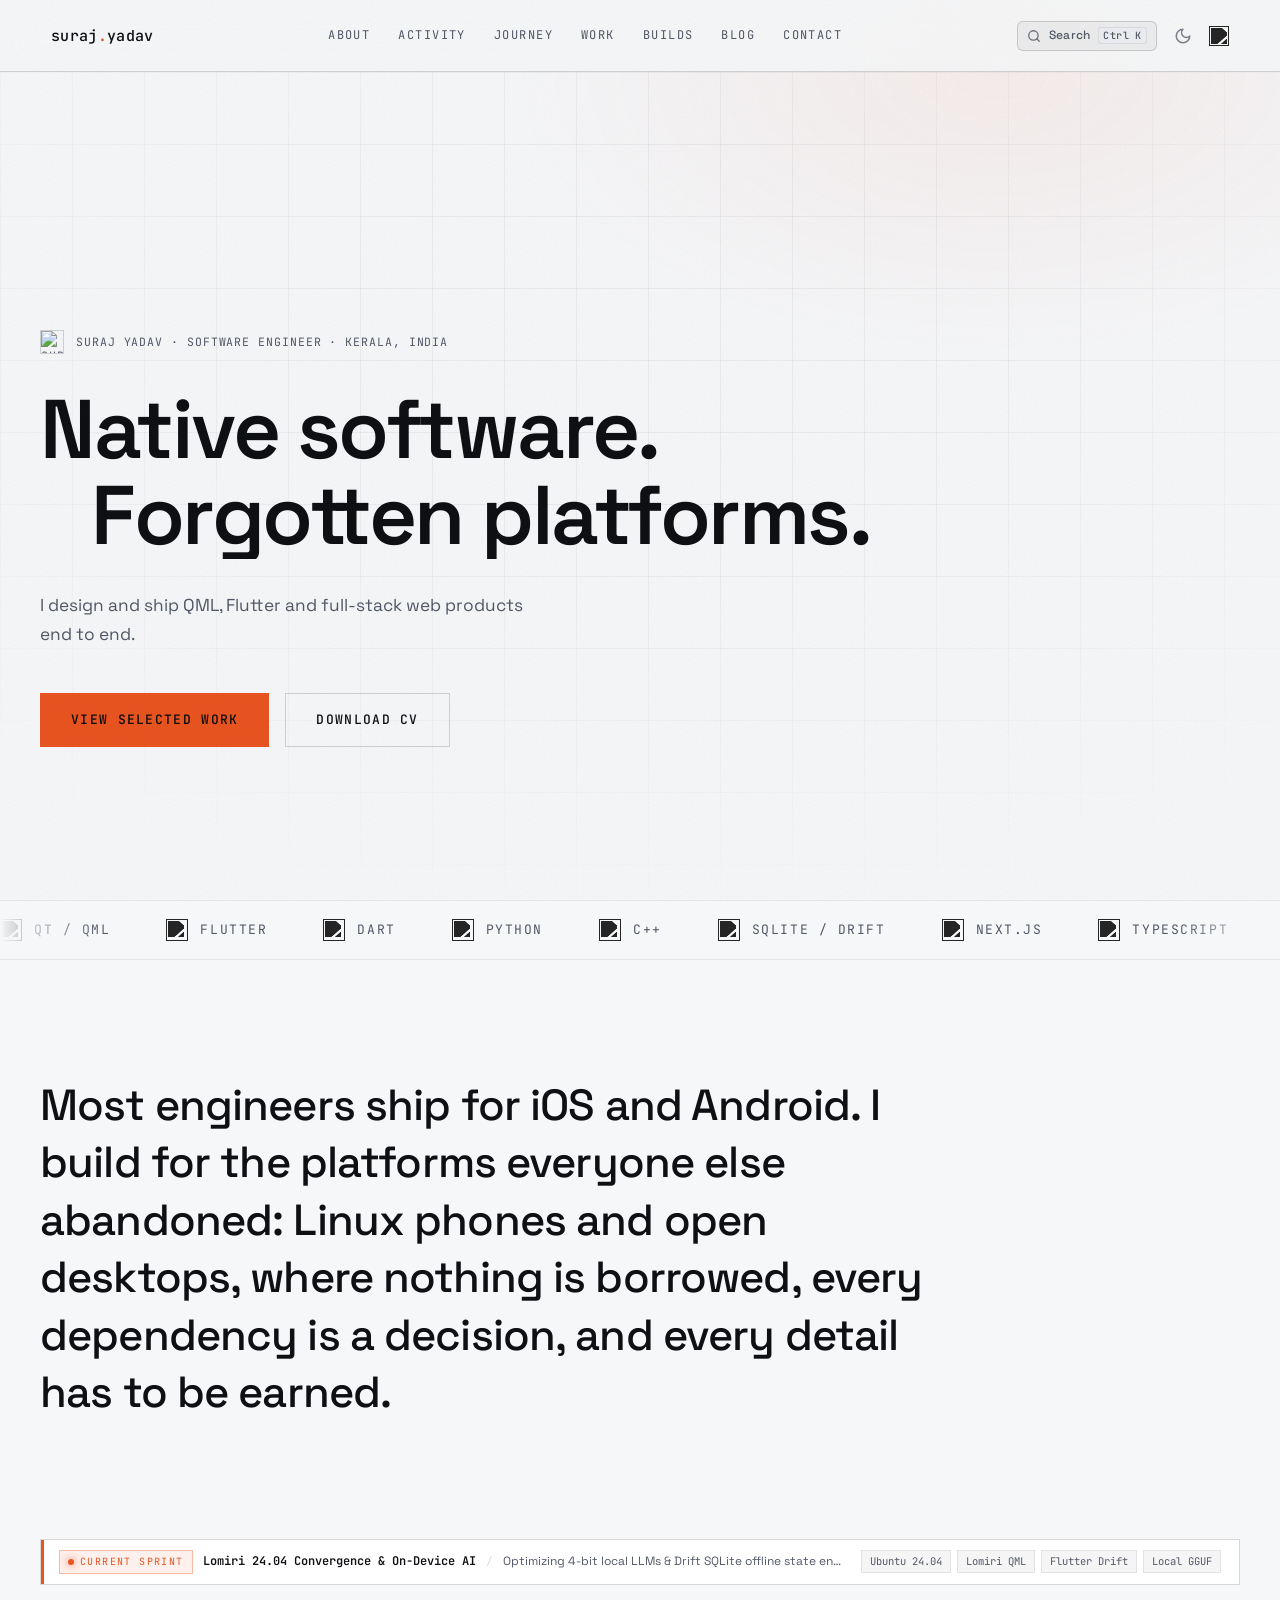
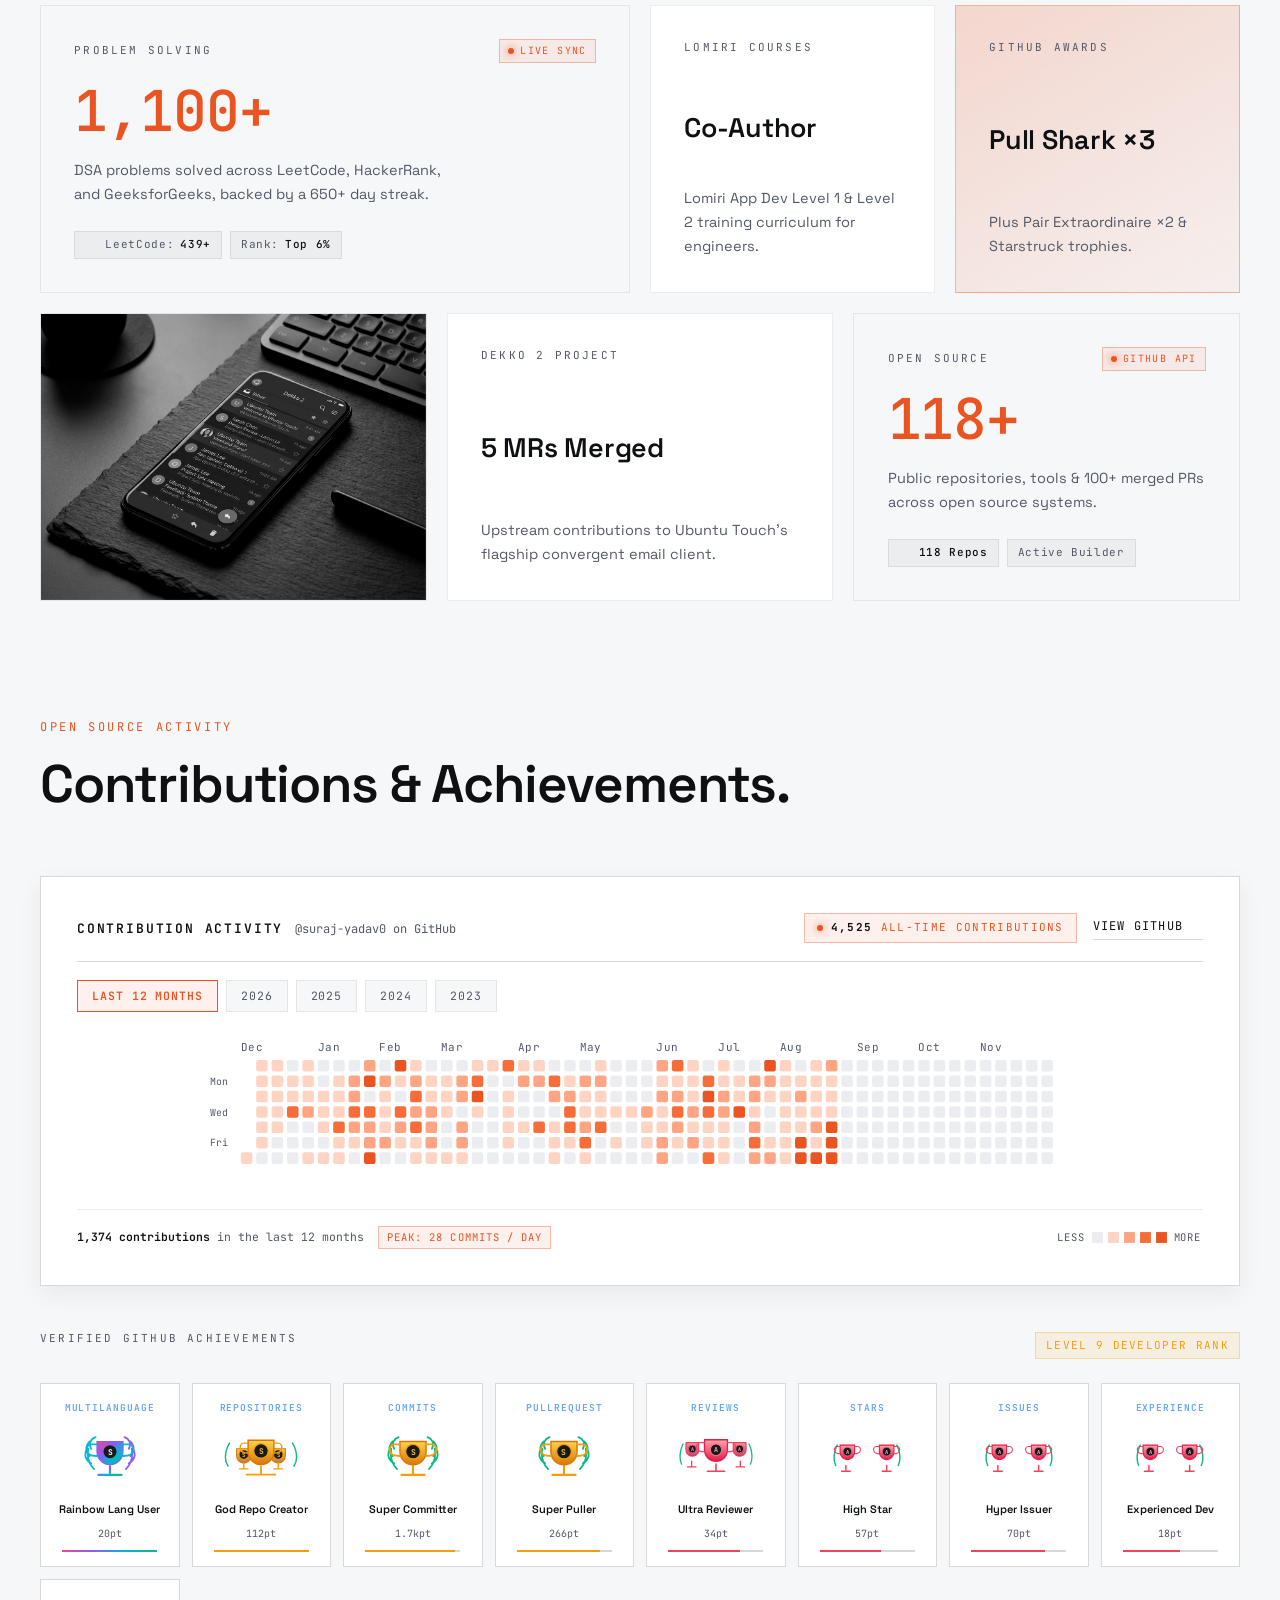
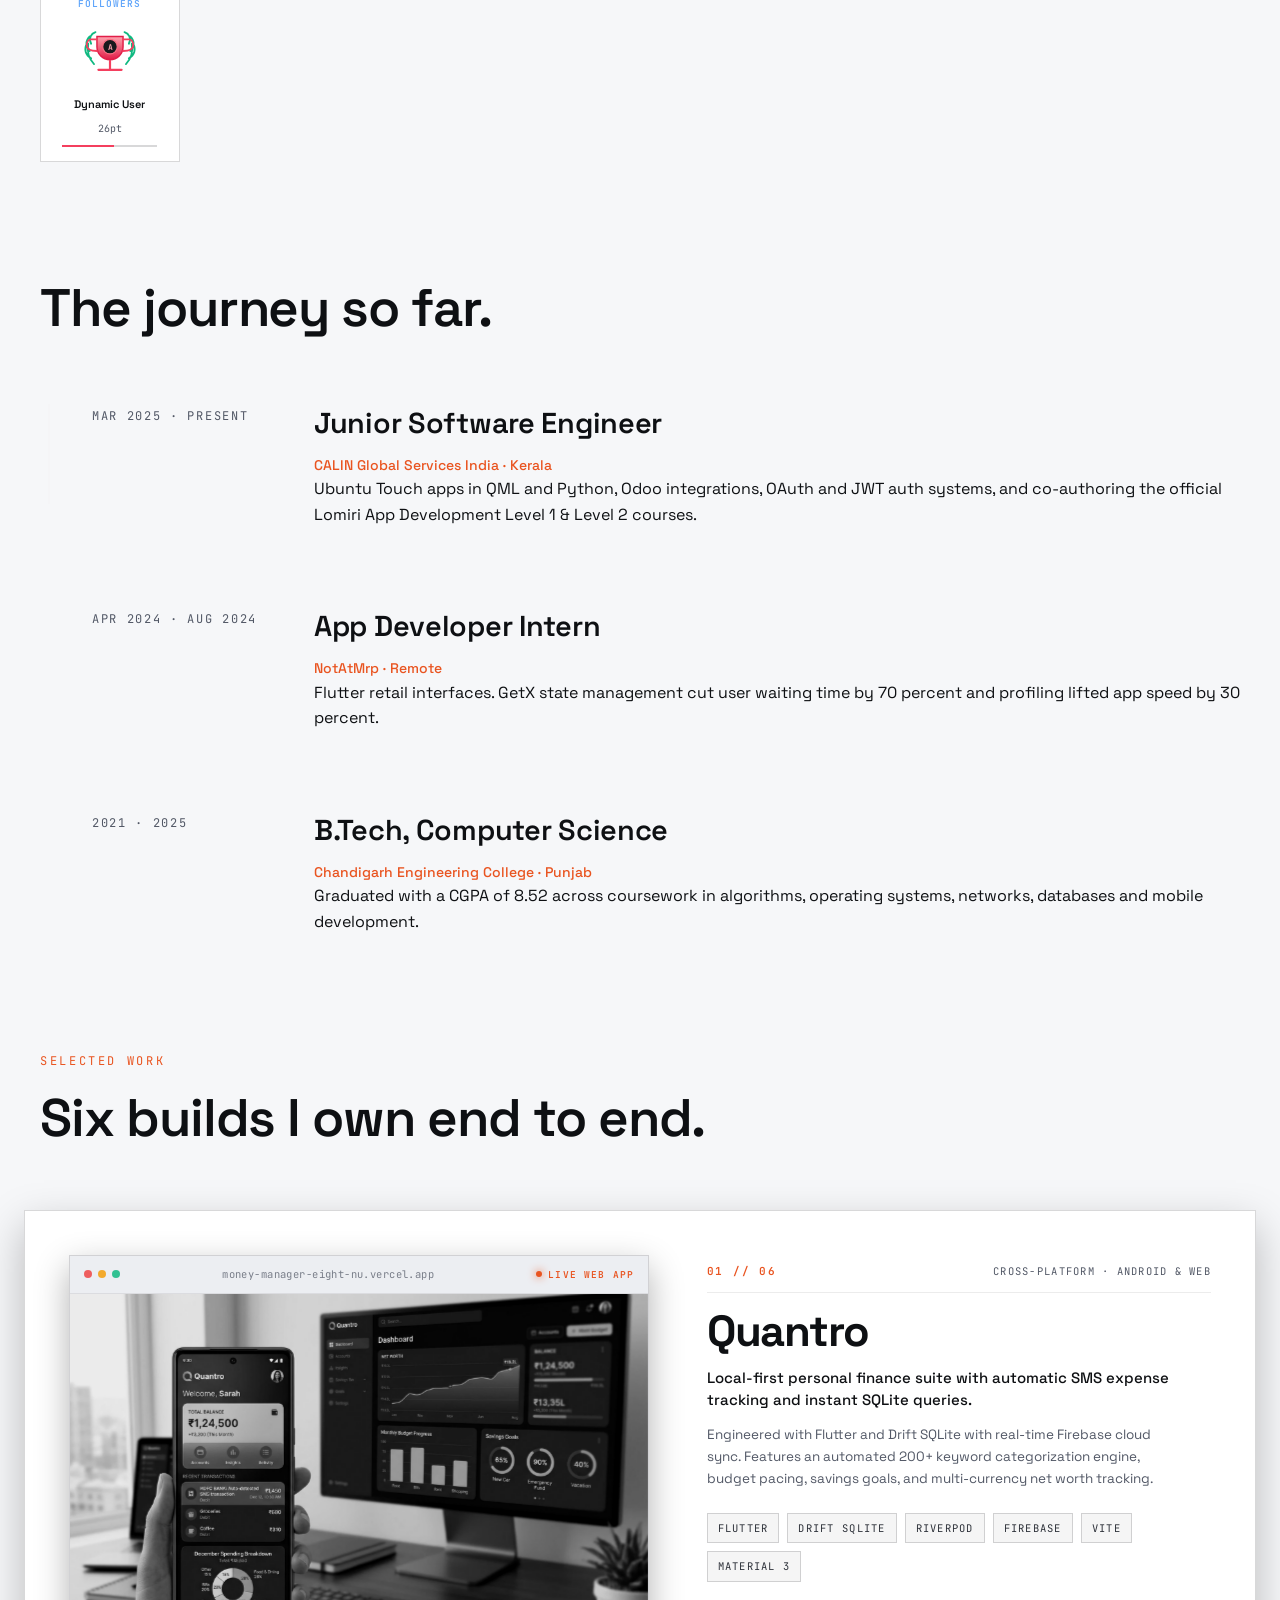
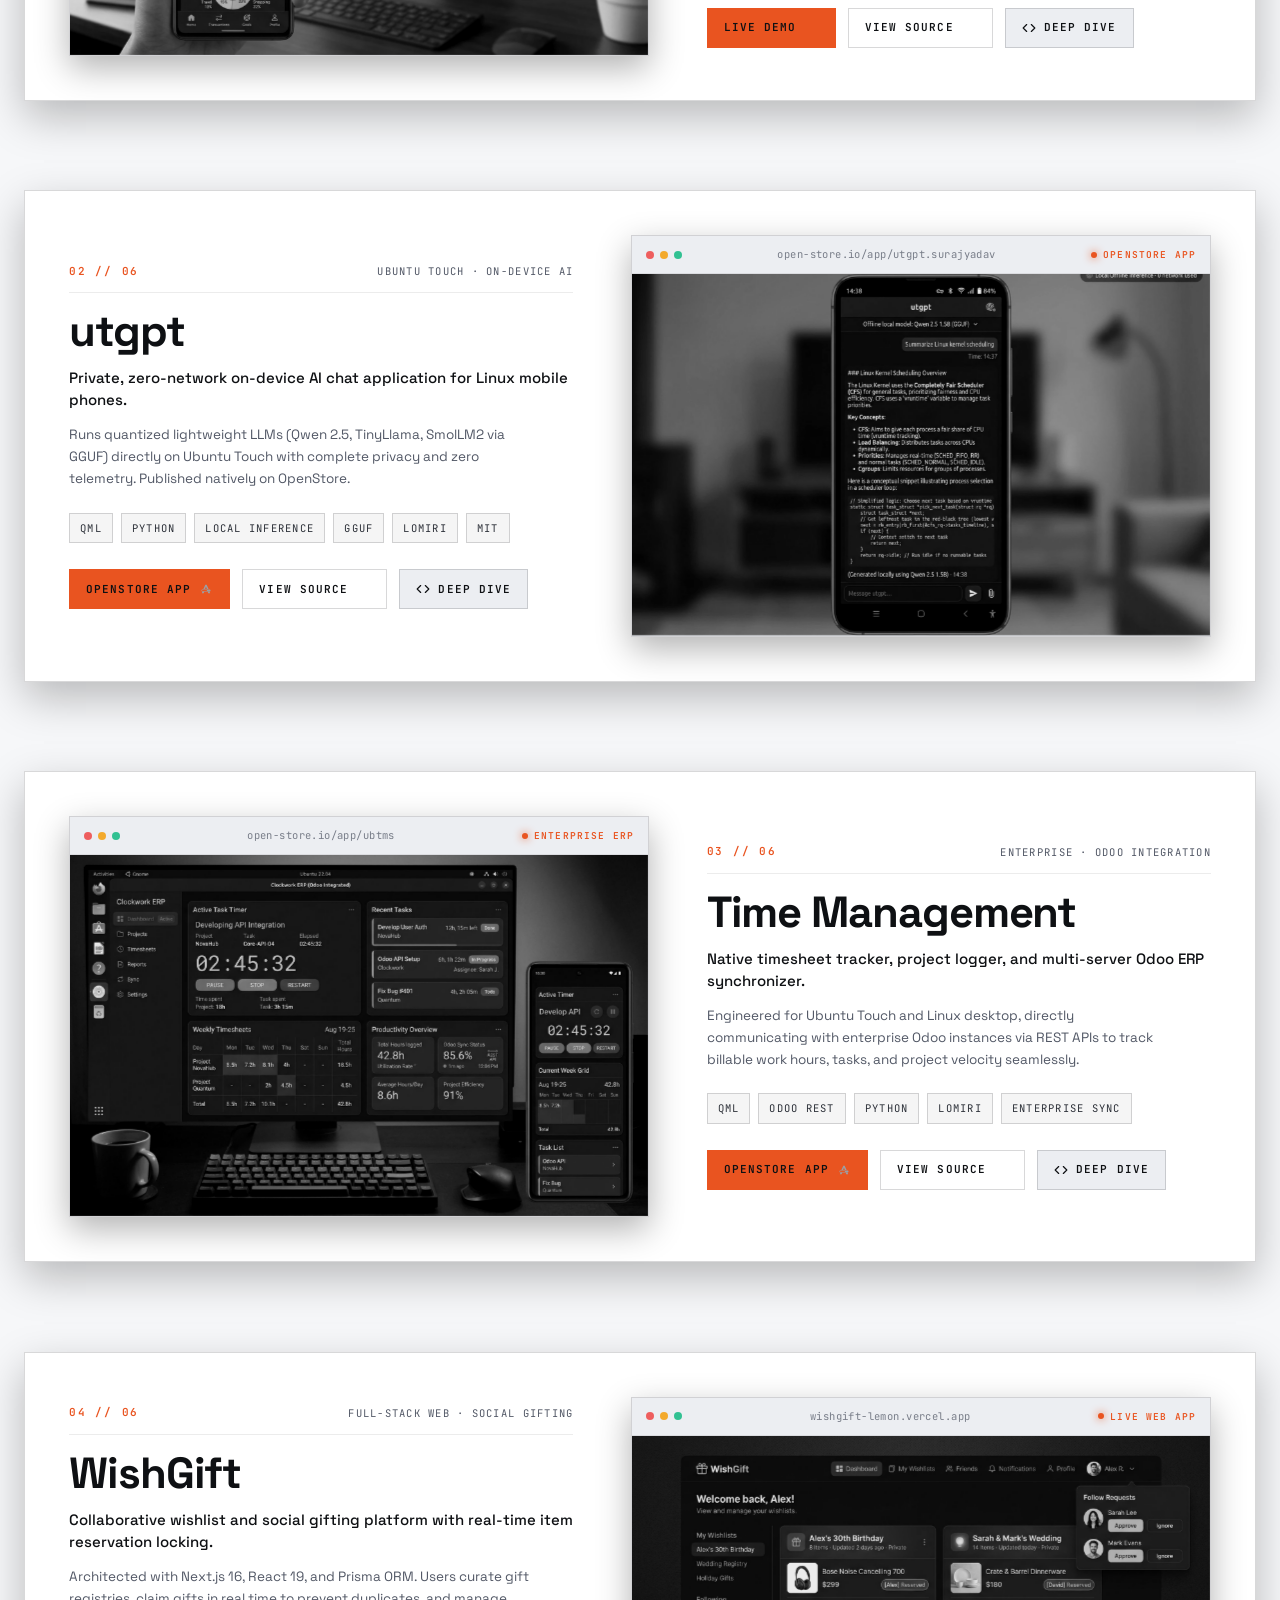
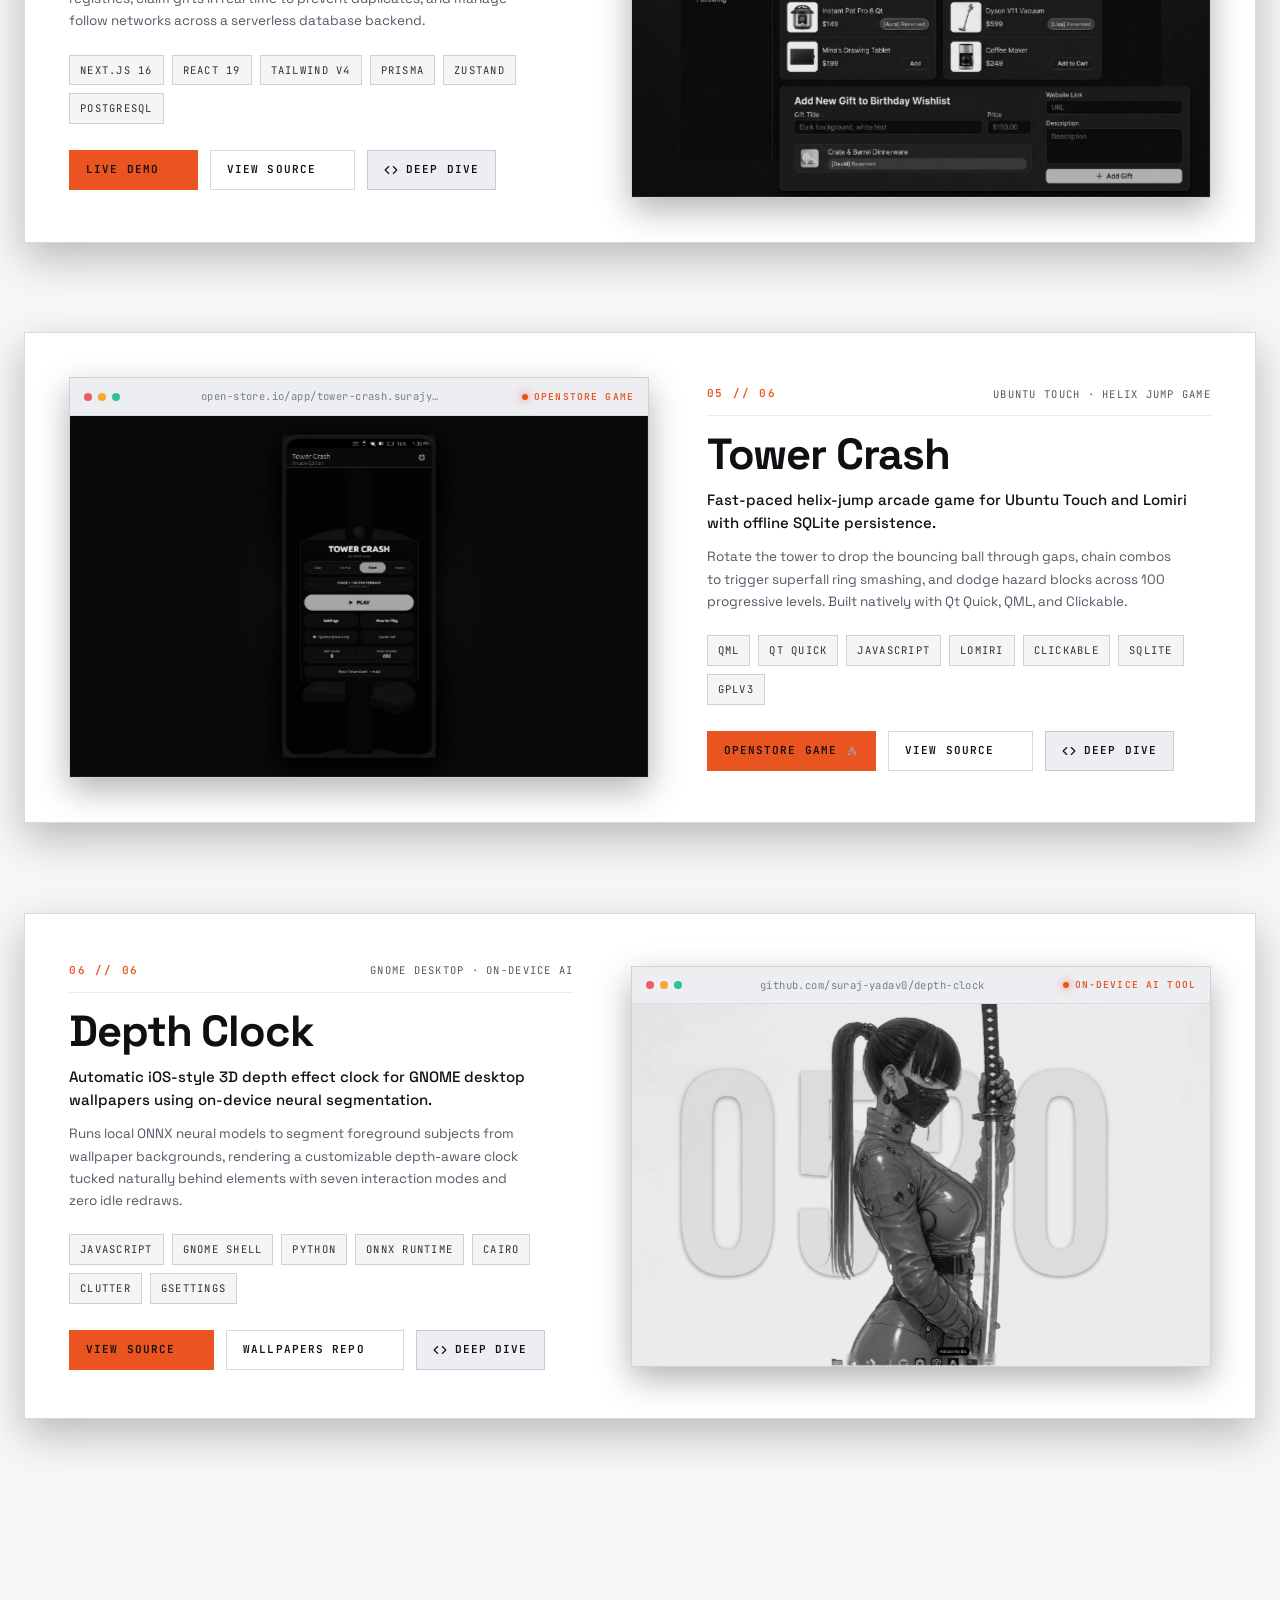
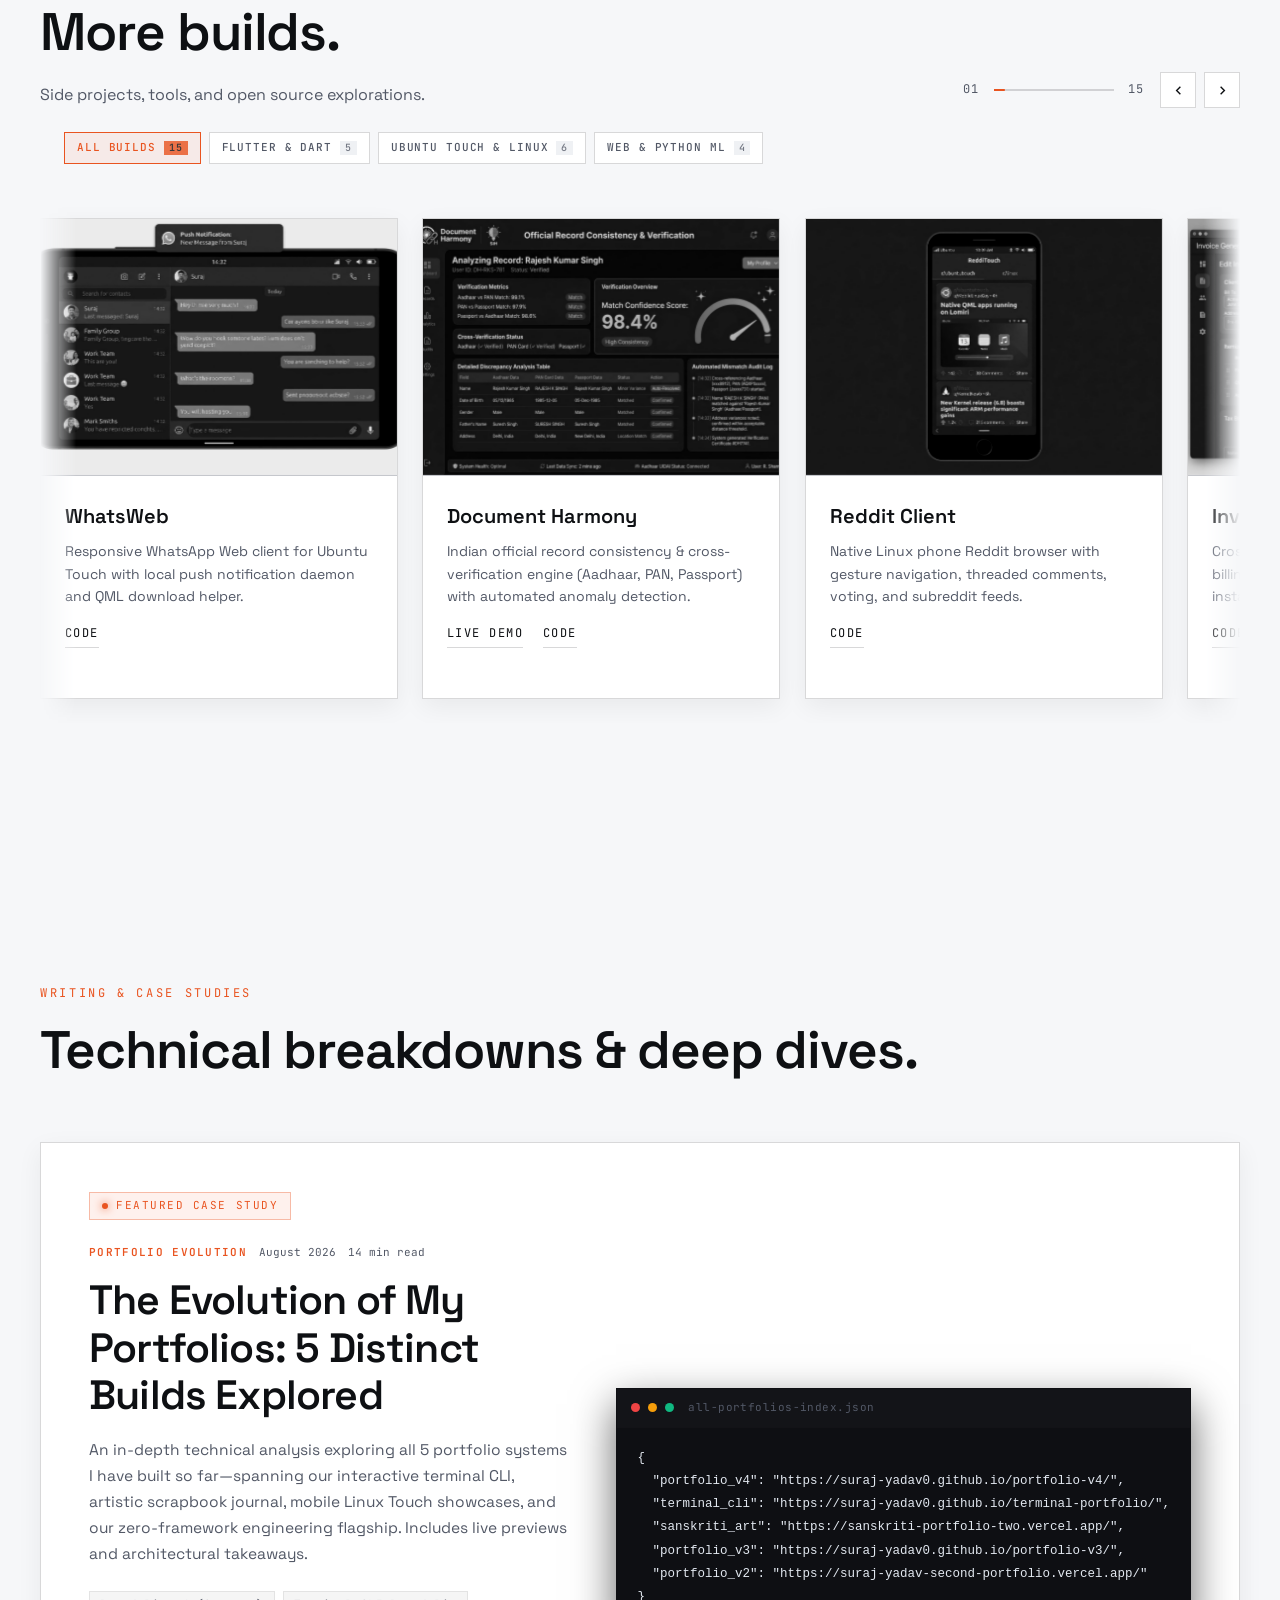
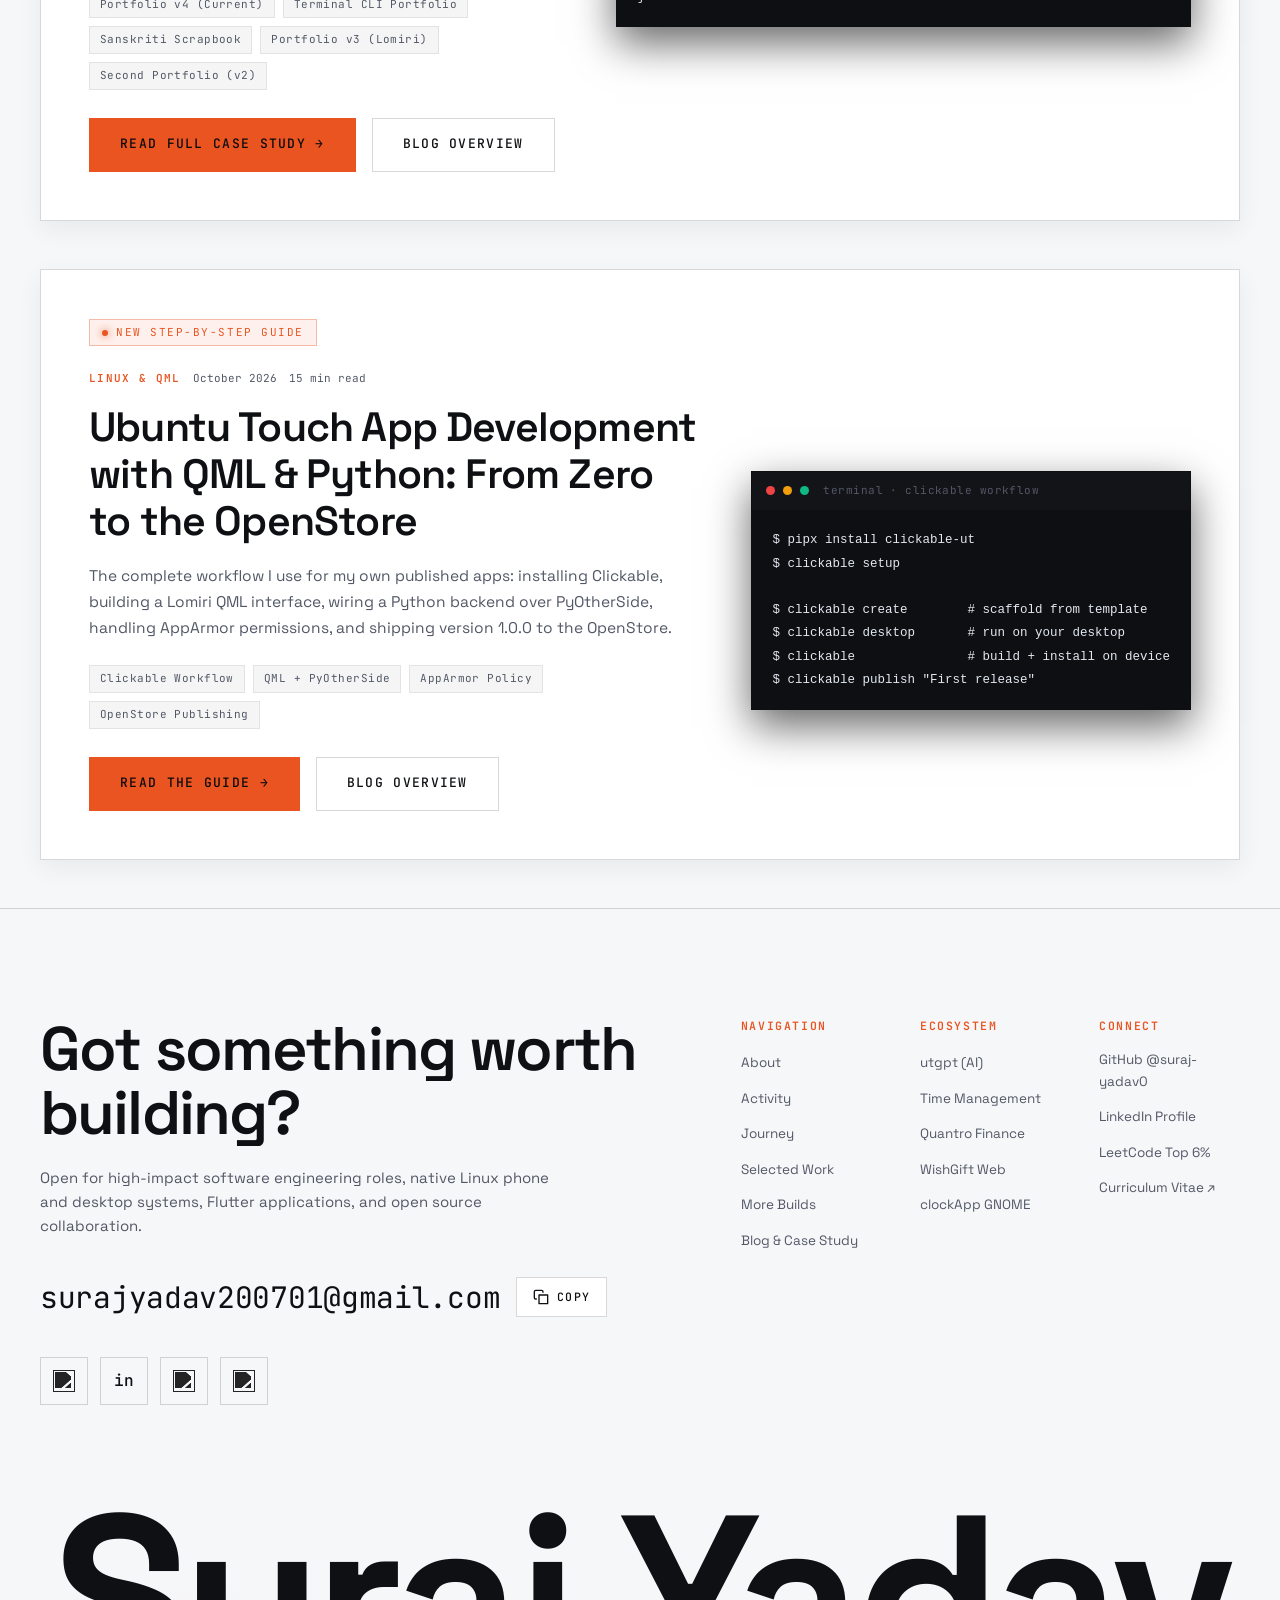
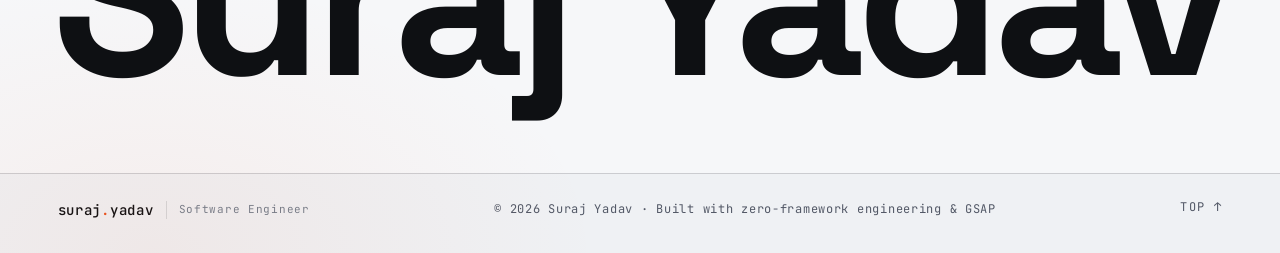
==== commit 7617e148: "Update search palette and project documentation" ====
--- a/index.html
+++ b/index.html
@@ -218,10 +218,10 @@
             <span class="cell-kicker">Open Source</span>
             <span class="live-pill" id="gh-live-pill" title="GitHub public status"><span class="pulse-dot"></span> <span class="pill-text">GITHUB API</span></span>
           </div>
-          <p class="numeral"><span class="count-num" id="gh-count" data-target="112">112</span>+</p>
+          <p class="numeral"><span class="count-num" id="gh-count" data-target="118">118</span>+</p>
           <p class="cell-label">Public repositories, tools &amp; 100+ merged PRs across open source systems.</p>
           <div class="cell-stats-sub" id="gh-subtext">
-            <span class="sub-badge"><img src="https://cdn.simpleicons.org/github/9BA0A6" width="14" height="14" alt="" loading="lazy"> <strong id="gh-repos-badge">112 Repos</strong></span>
+            <span class="sub-badge"><img src="https://cdn.simpleicons.org/github/9BA0A6" width="14" height="14" alt="" loading="lazy"> <strong id="gh-repos-badge">118 Repos</strong></span>
             <span class="sub-badge">Active Builder</span>
           </div>
         </div>
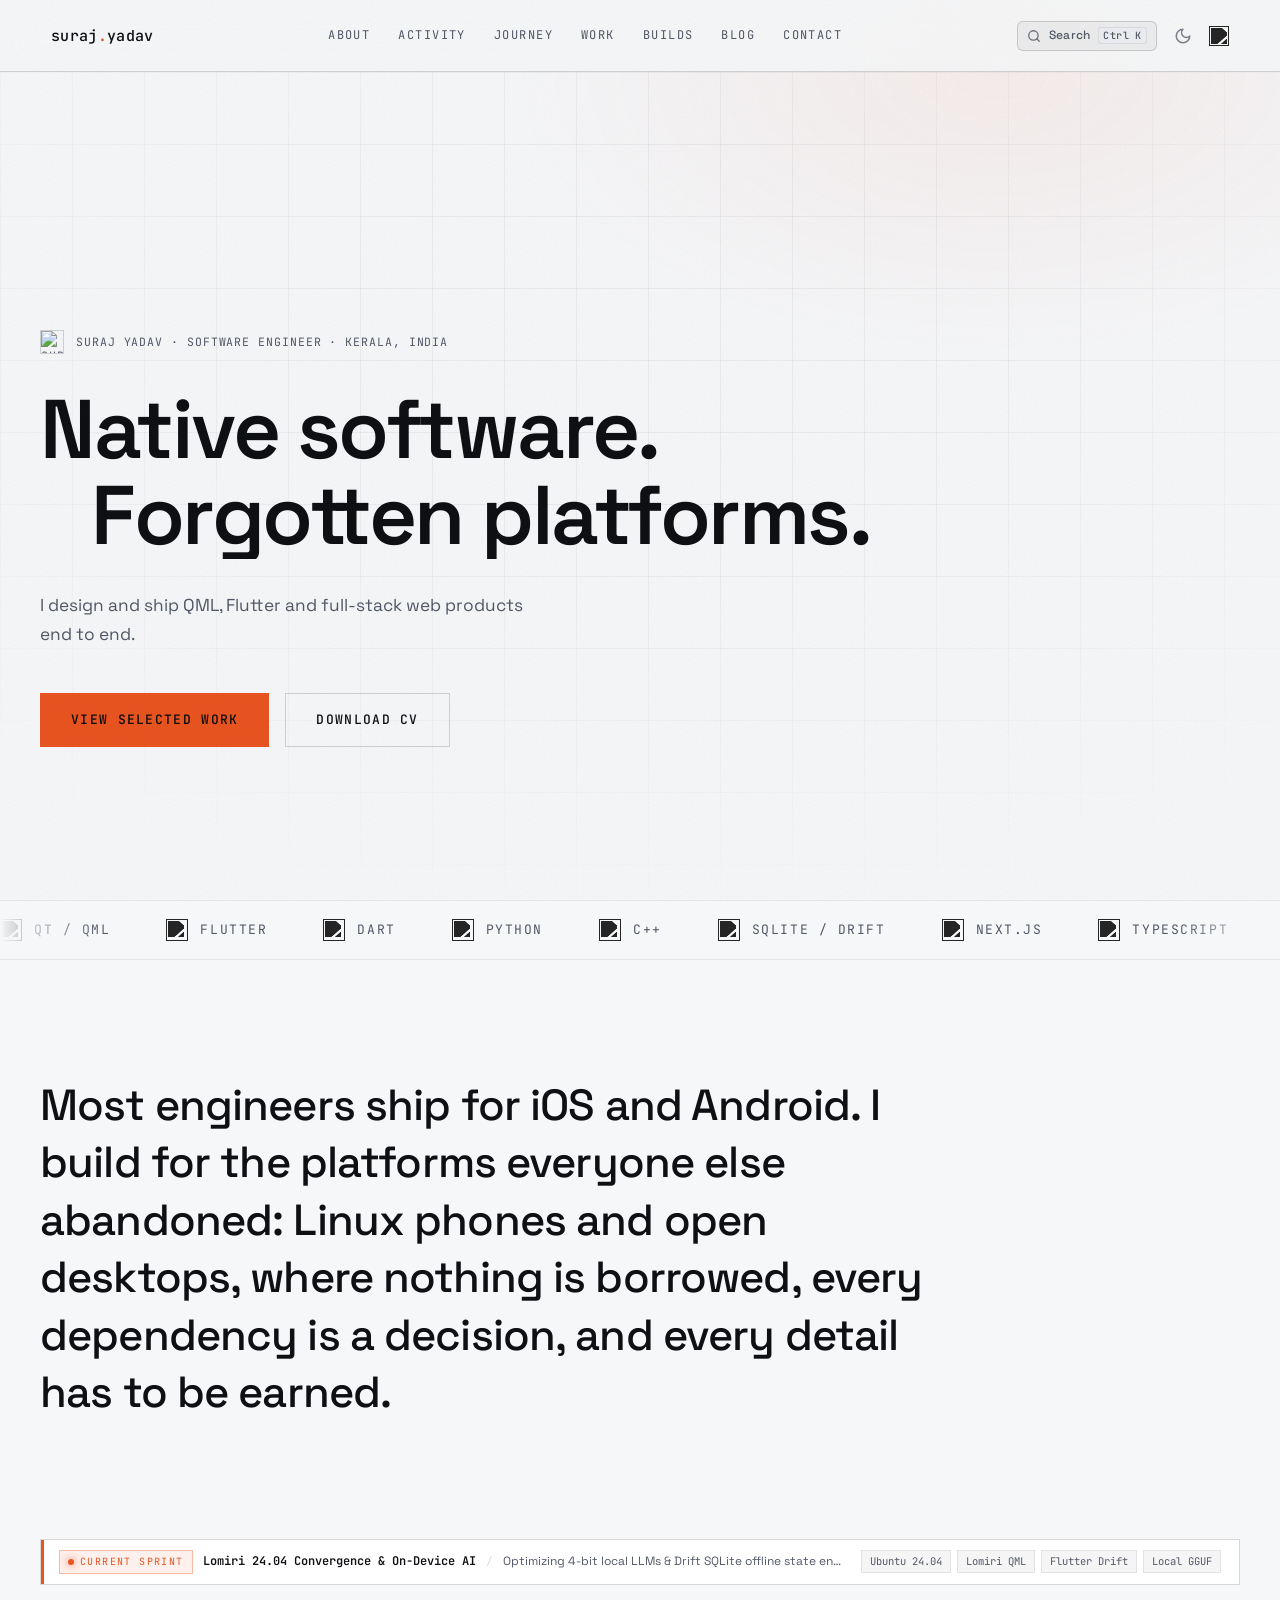
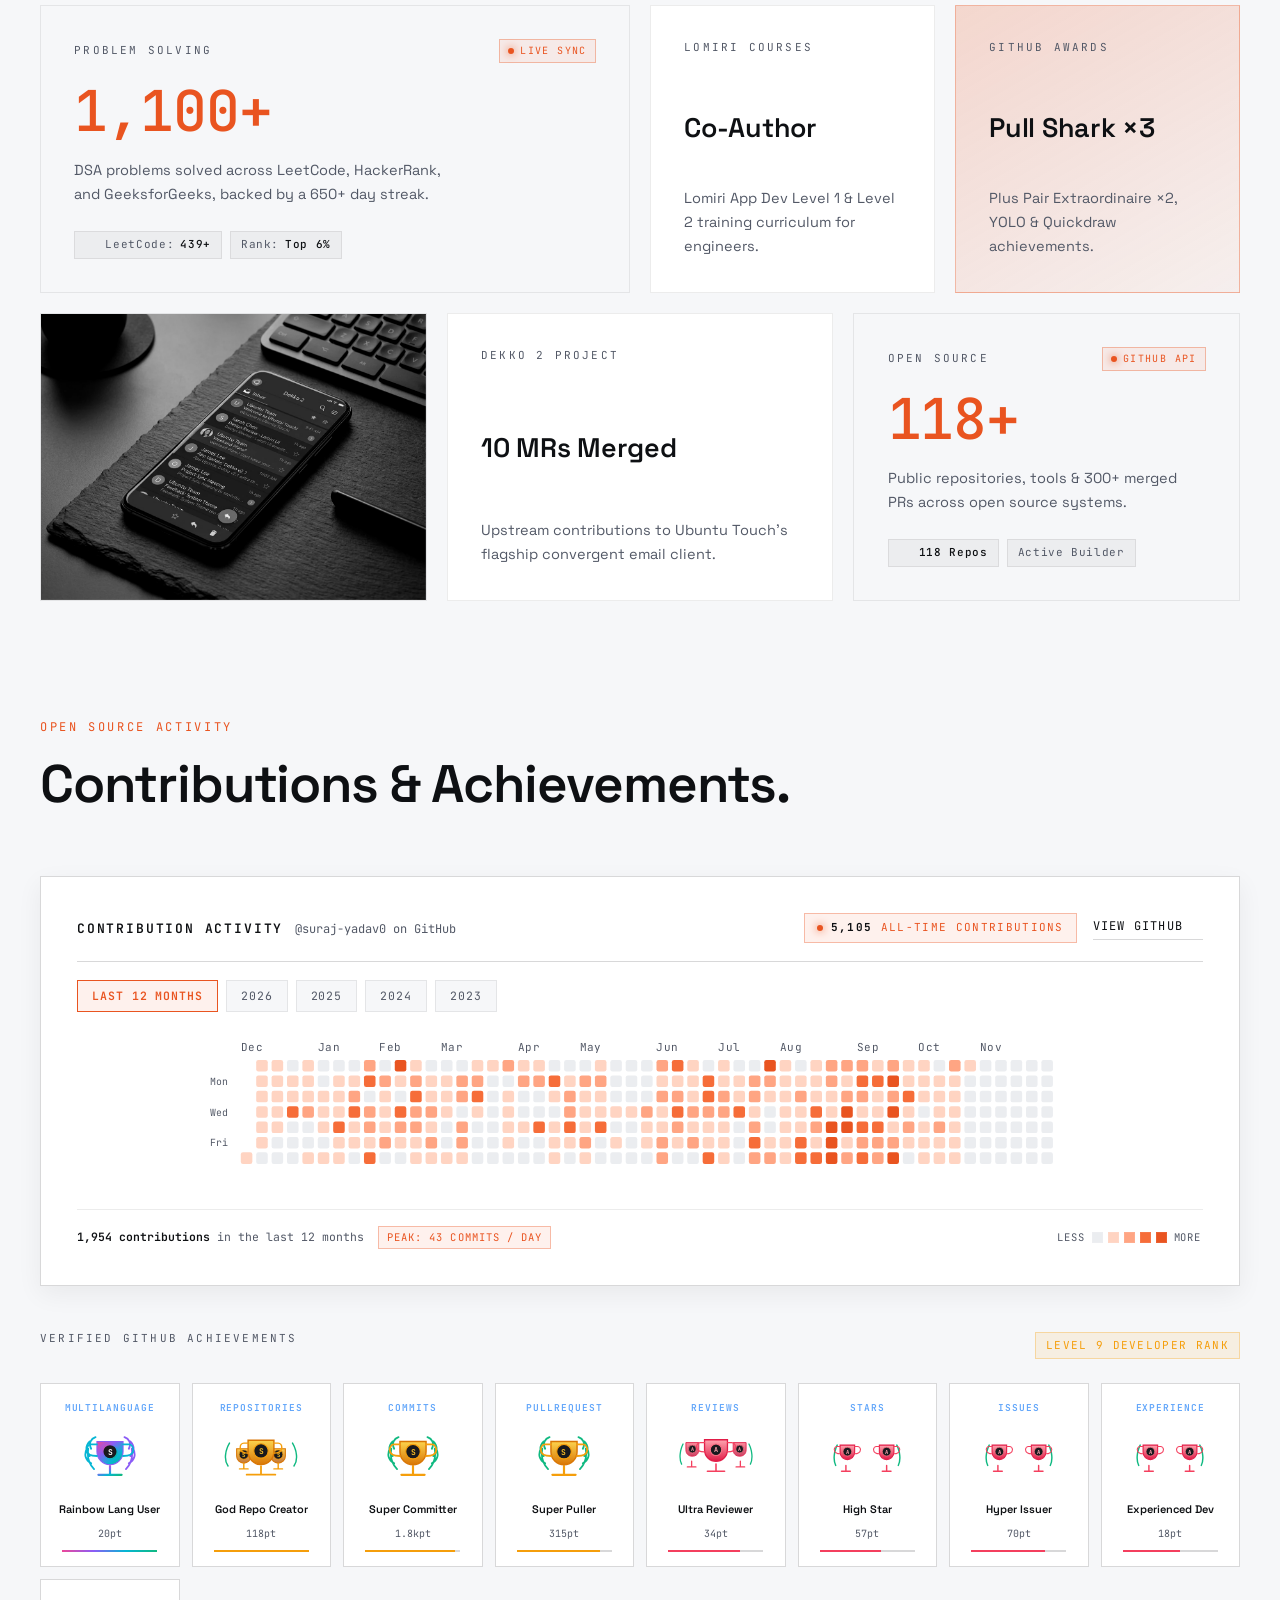
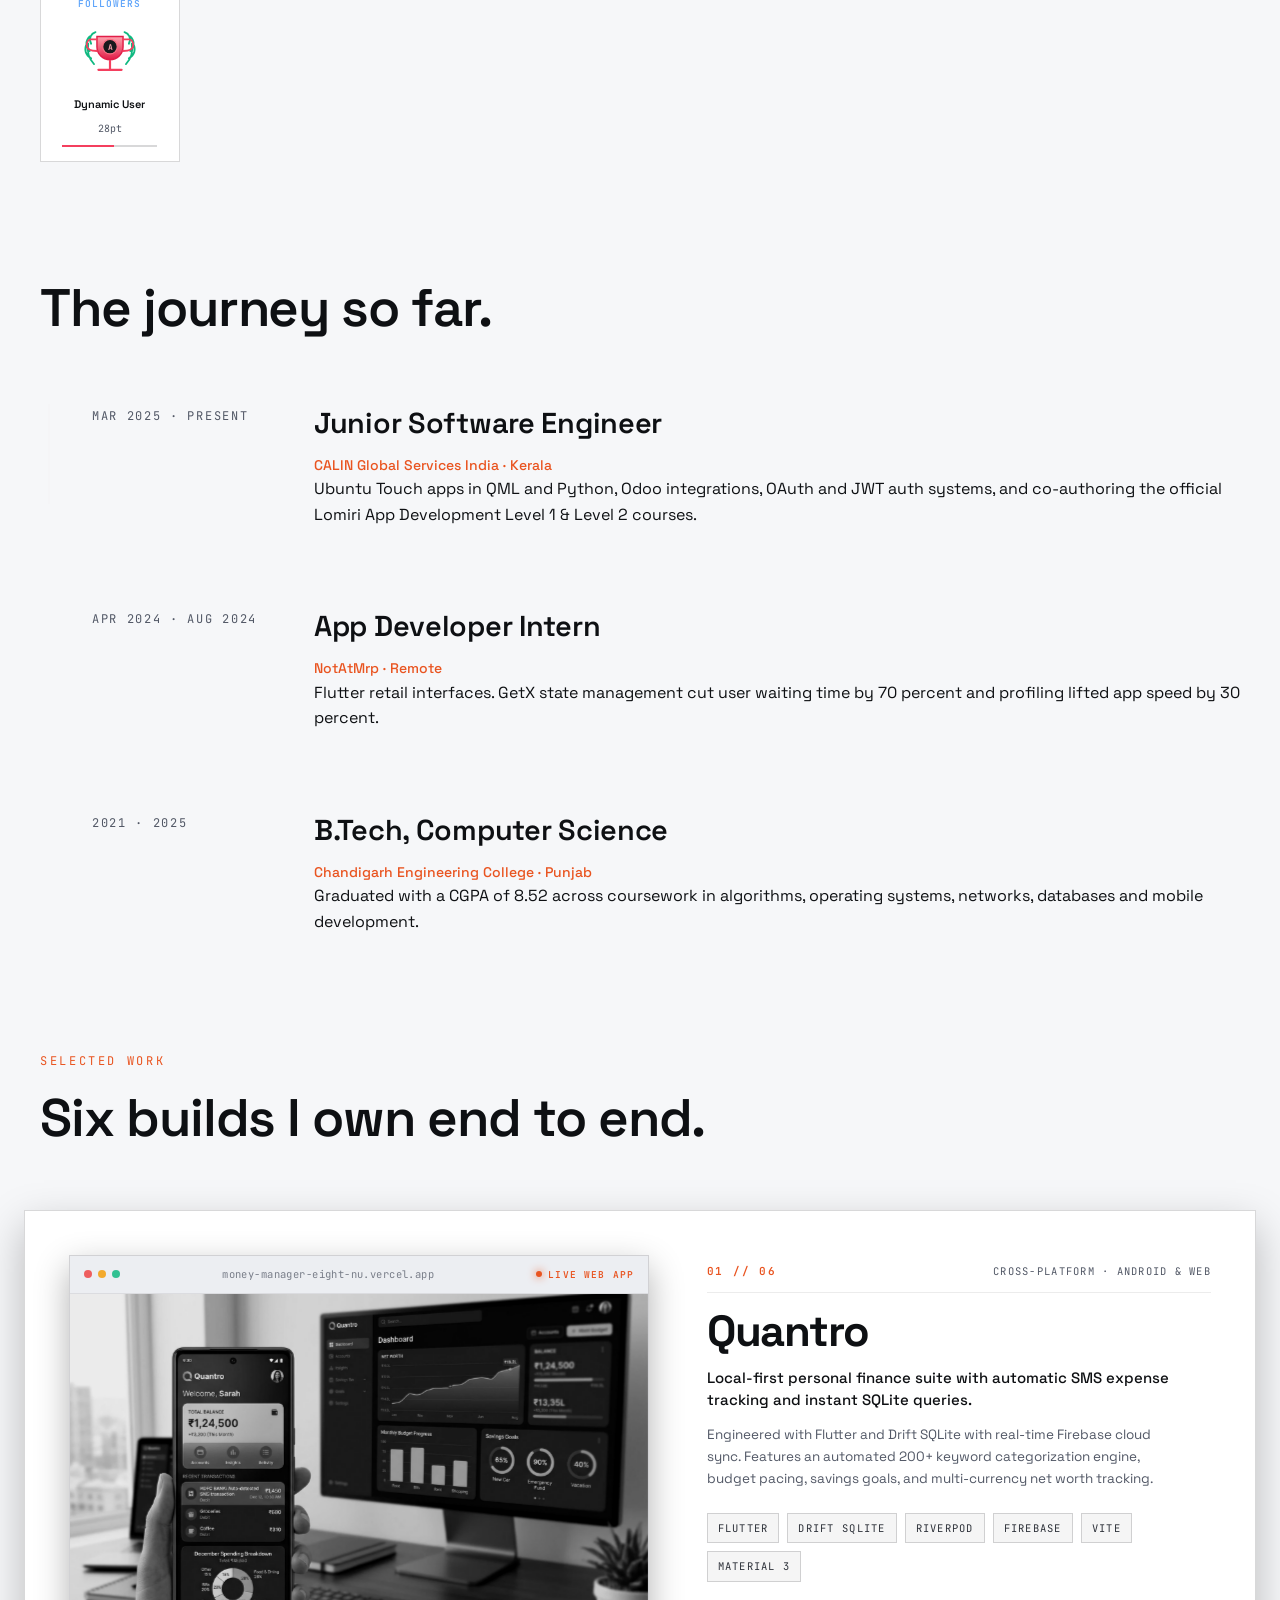
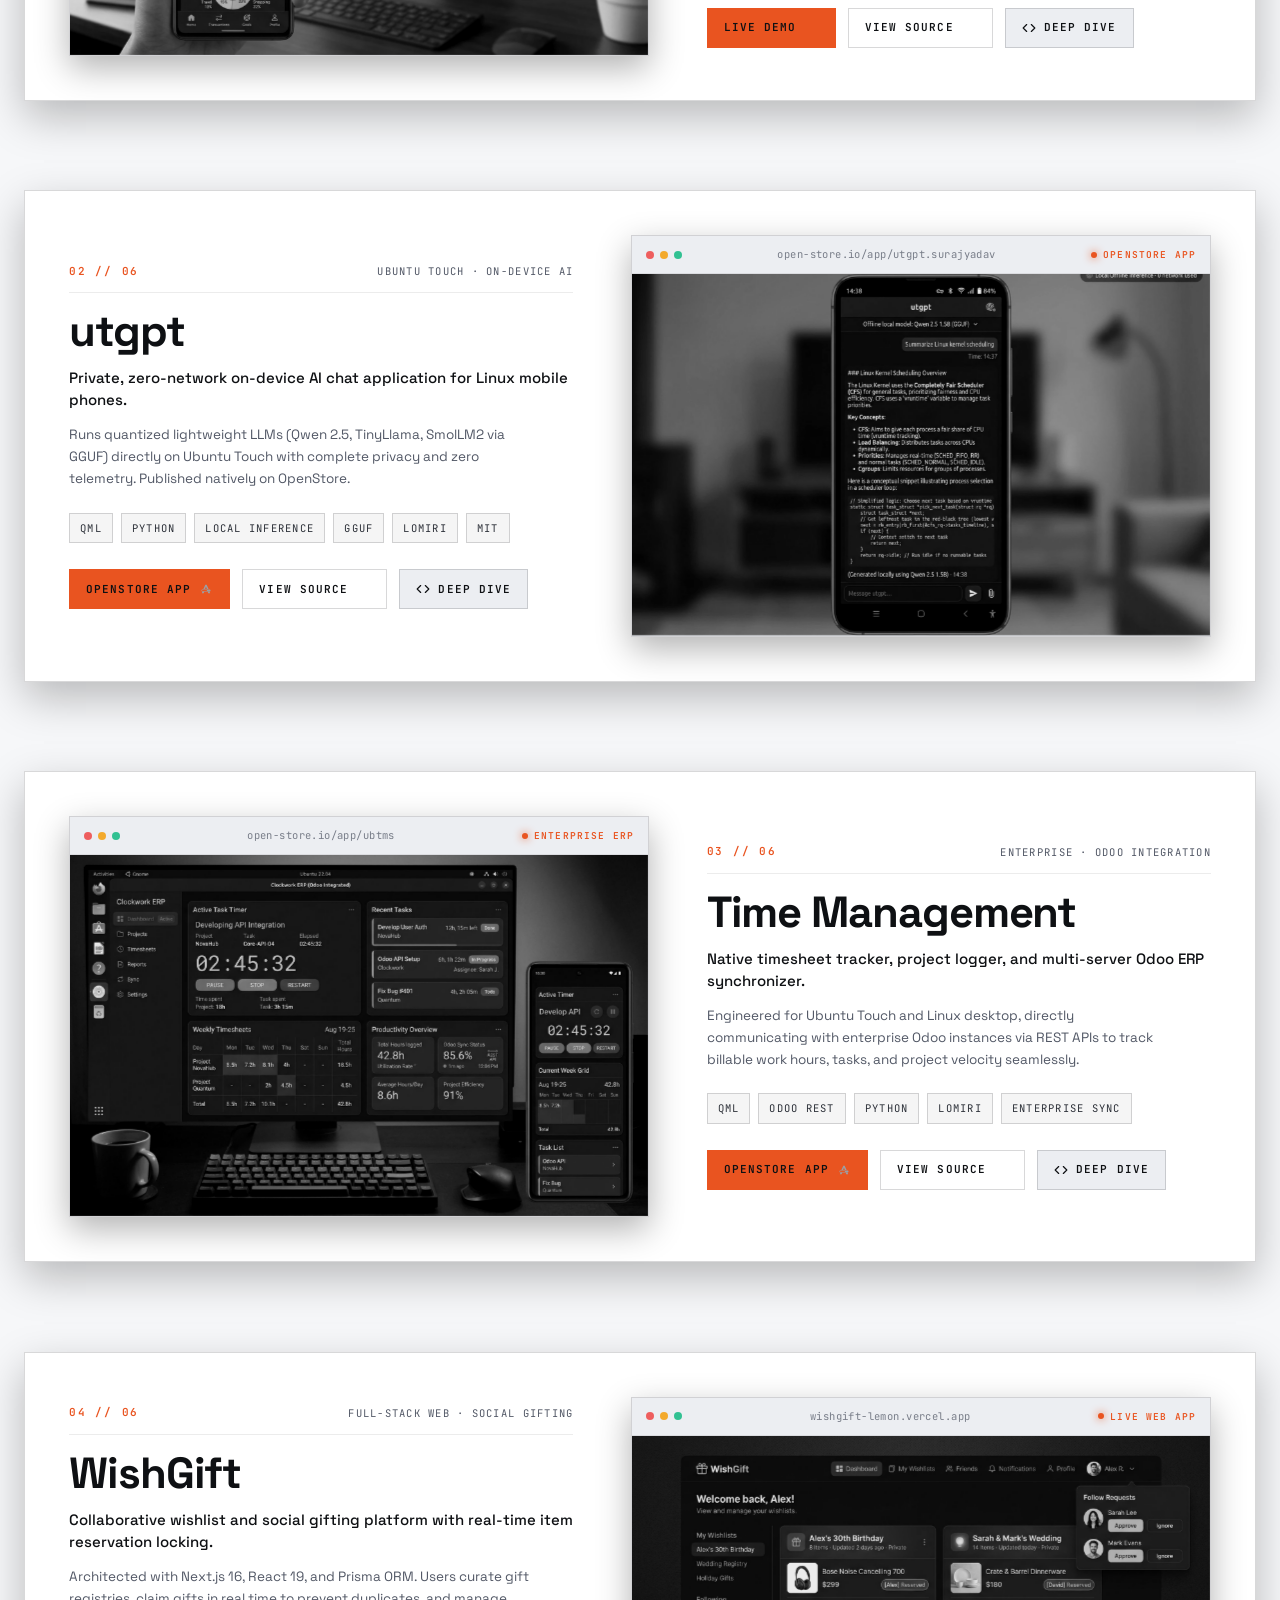
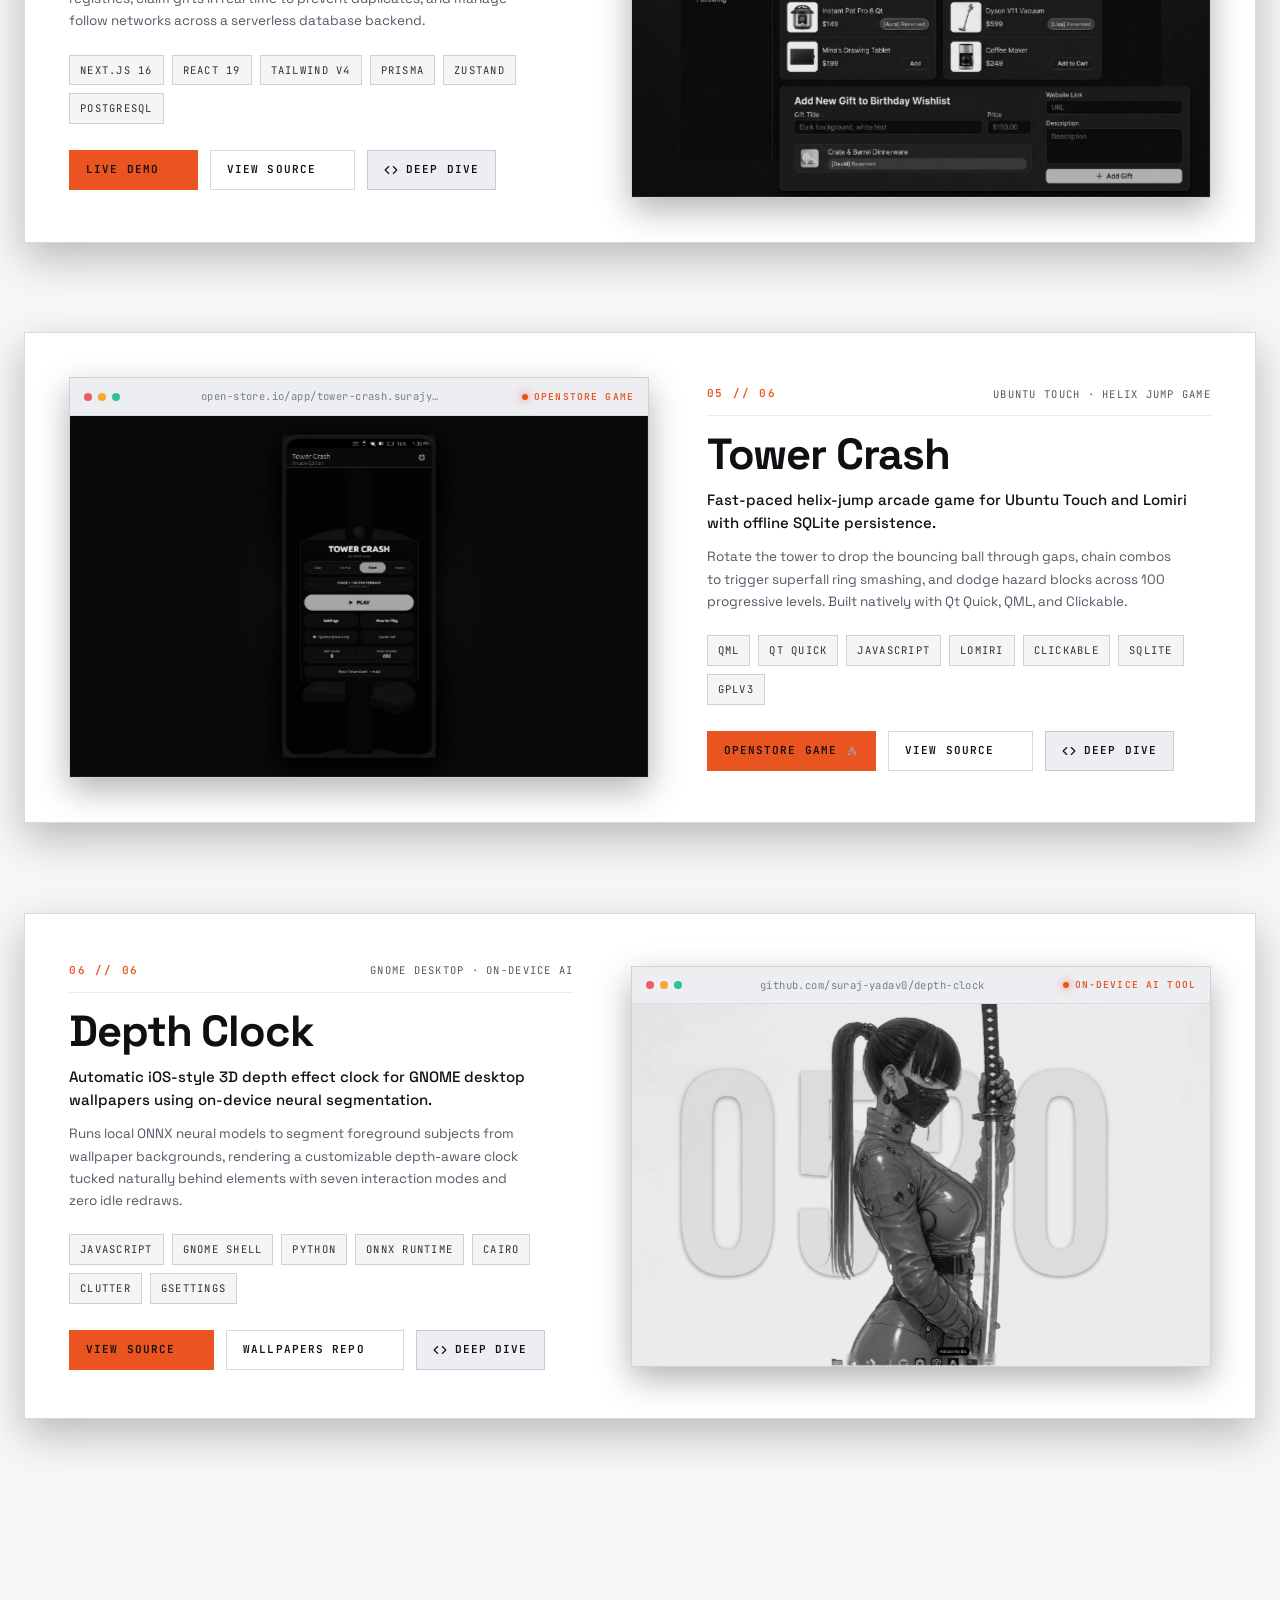
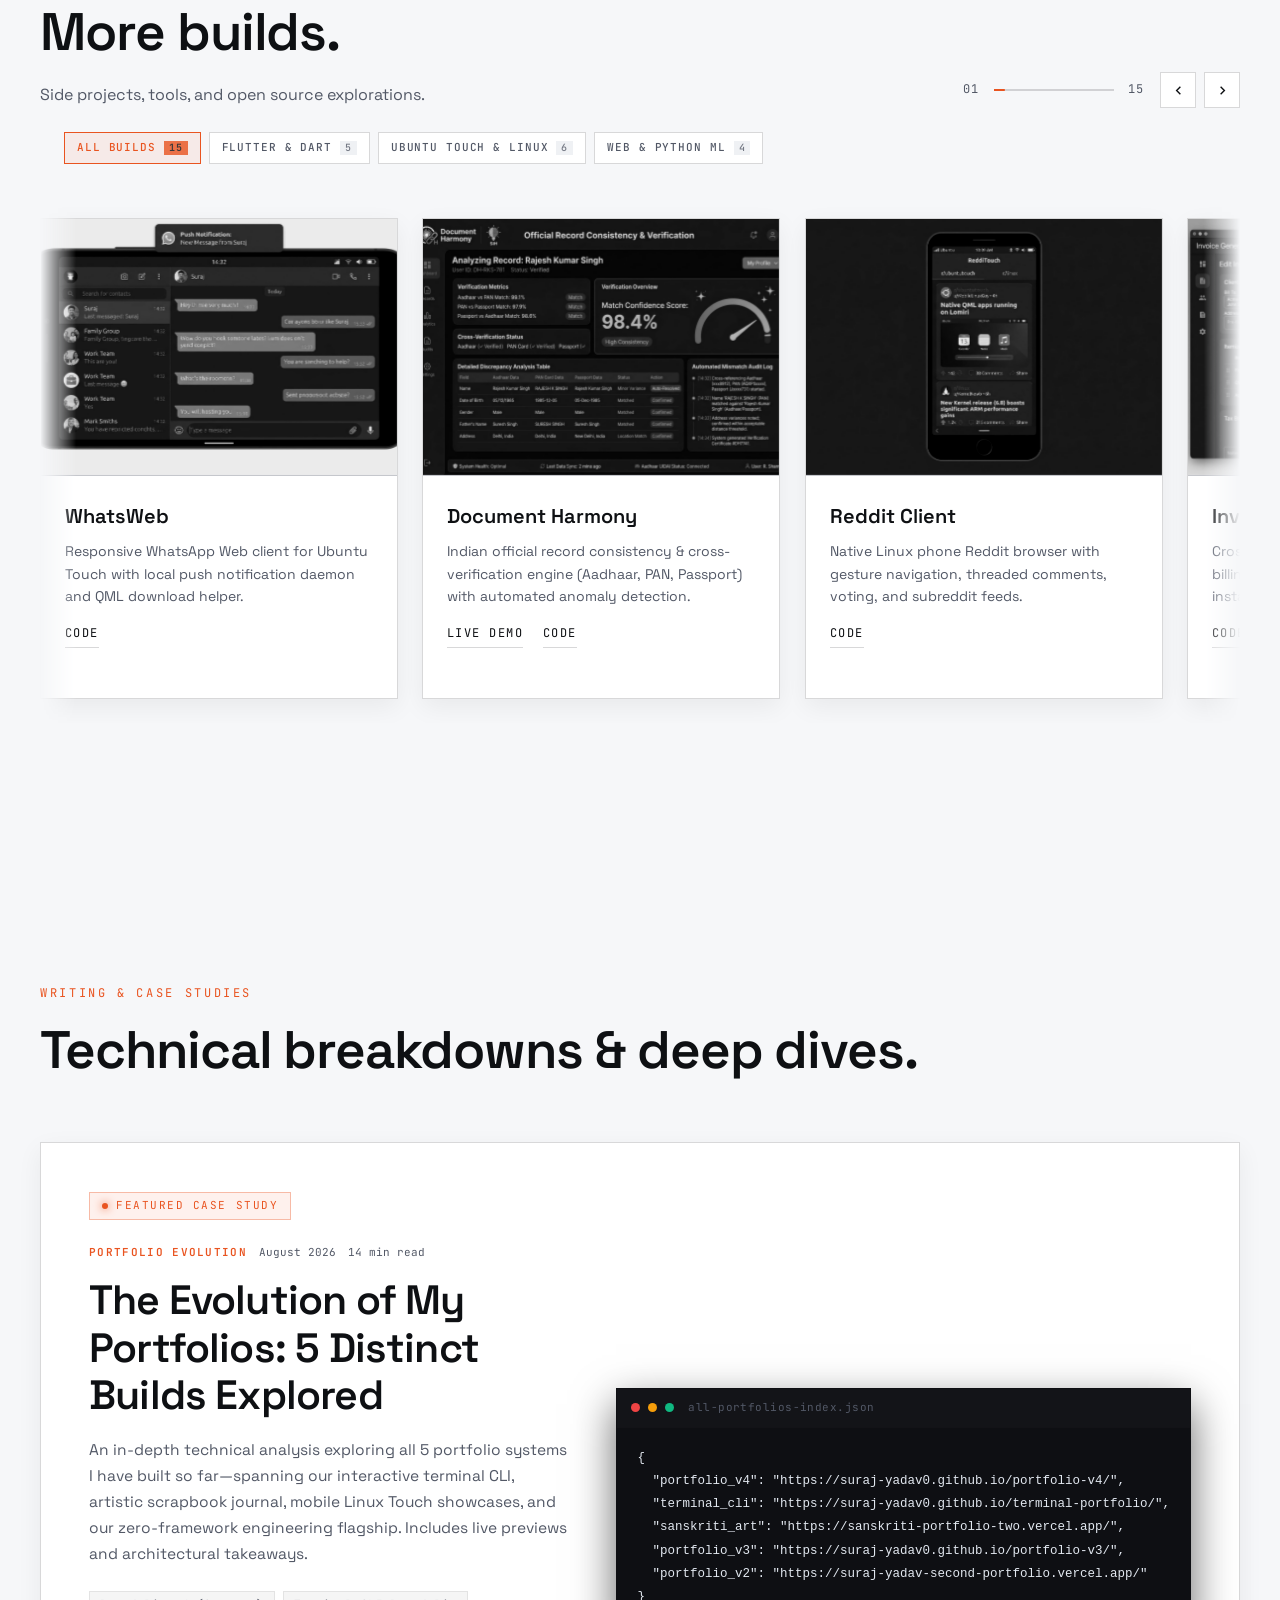
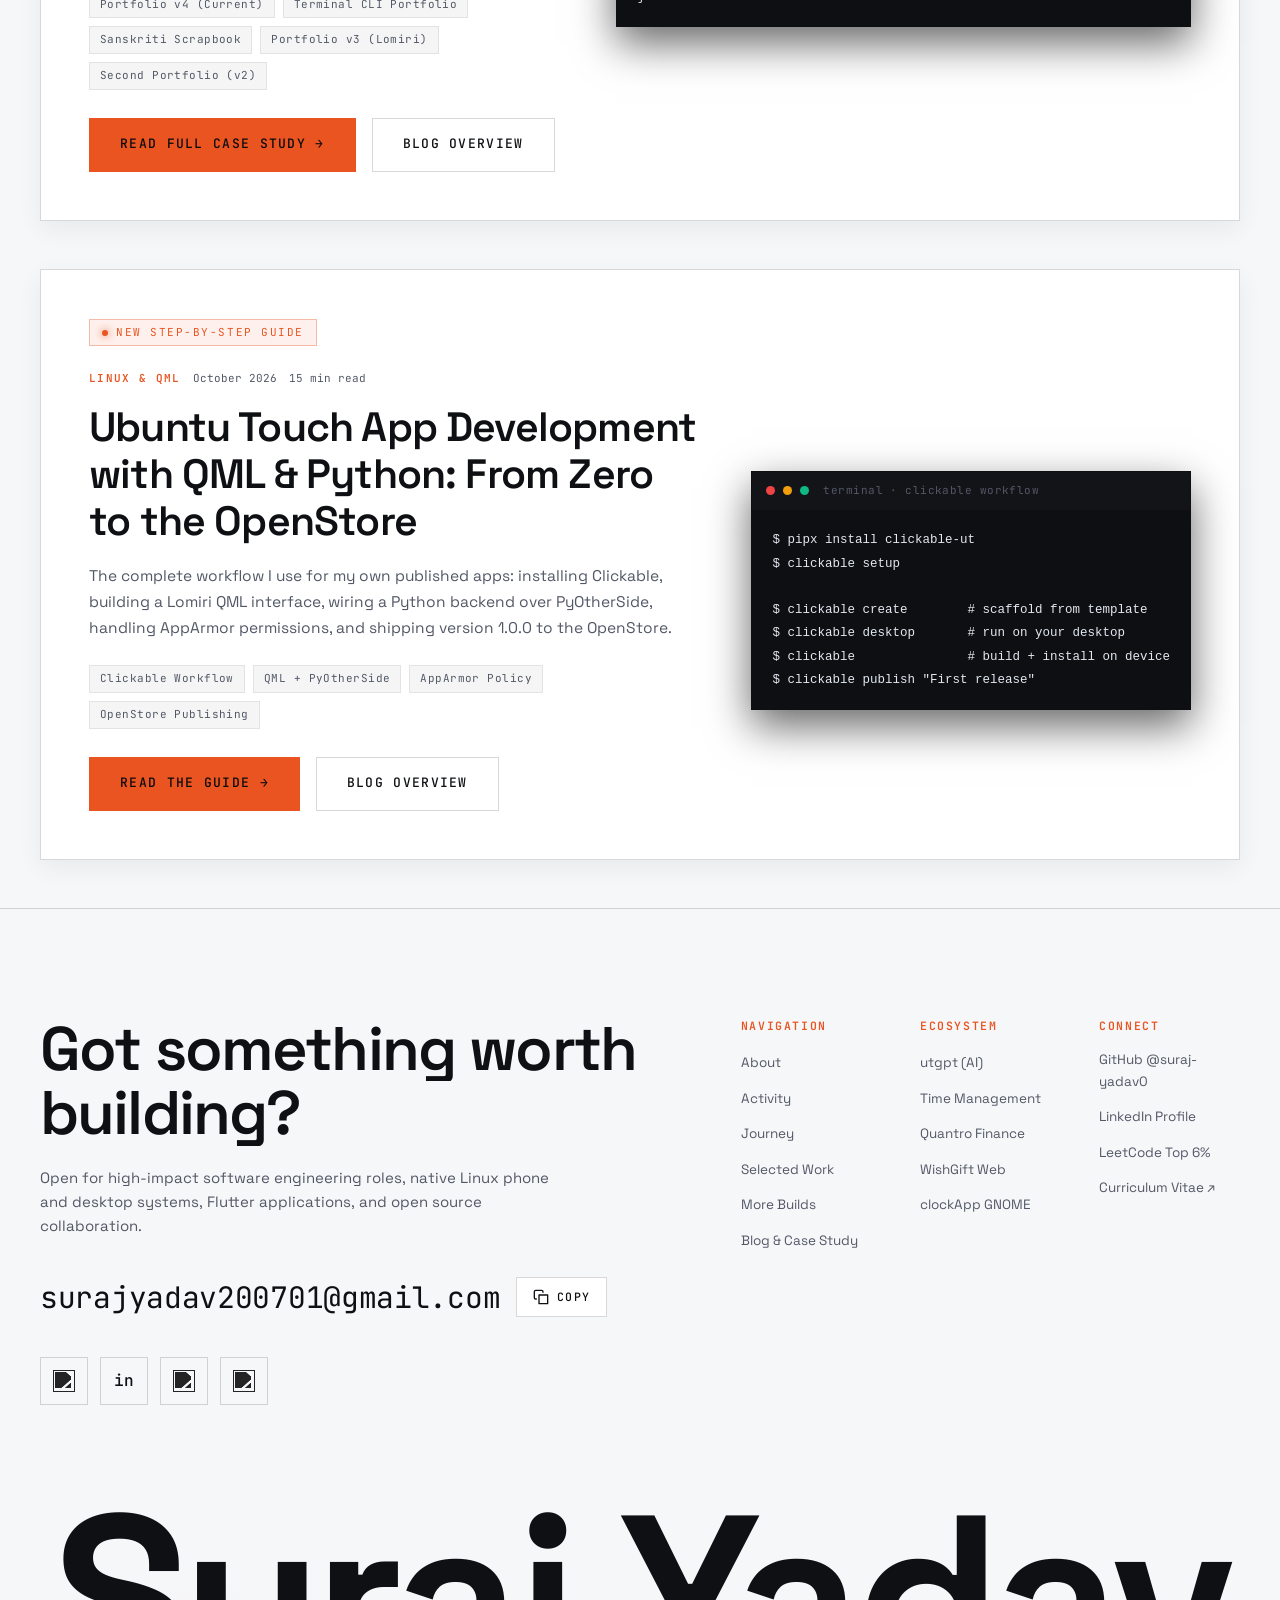
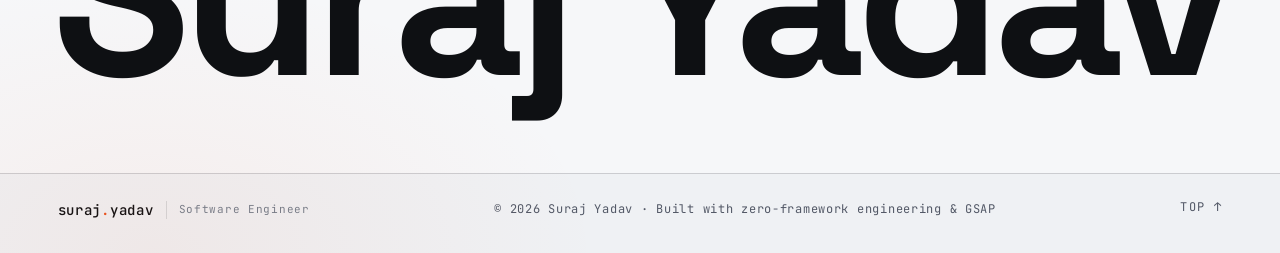
==== commit 0f993c64: "Update contribution records and live stats" ====
--- a/index.html
+++ b/index.html
@@ -203,14 +203,14 @@
         <div class="cell cell-accent span3">
           <p class="cell-kicker">GitHub Awards</p>
           <p class="cell-big">Pull Shark ×3</p>
-          <p class="cell-label">Plus Pair Extraordinaire ×2 &amp; Starstruck trophies.</p>
+          <p class="cell-label">Plus Pair Extraordinaire ×2, YOLO &amp; Quickdraw achievements.</p>
         </div>
         <div class="cell cell-img span4">
           <img src="assets/projects/dekko_contrib.webp" width="900" height="700" alt="Dekko 2 convergent email client interface running on Ubuntu Touch phone" loading="lazy">
         </div>
         <div class="cell cell-mid span4">
           <p class="cell-kicker">Dekko 2 Project</p>
-          <p class="cell-big">5 MRs Merged</p>
+          <p class="cell-big">10 MRs Merged</p>
           <p class="cell-label">Upstream contributions to Ubuntu Touch's flagship convergent email client.</p>
         </div>
         <div class="cell cell-num span4" id="gh-cell">
@@ -219,7 +219,7 @@
             <span class="live-pill" id="gh-live-pill" title="GitHub public status"><span class="pulse-dot"></span> <span class="pill-text">GITHUB API</span></span>
           </div>
           <p class="numeral"><span class="count-num" id="gh-count" data-target="118">118</span>+</p>
-          <p class="cell-label">Public repositories, tools &amp; 100+ merged PRs across open source systems.</p>
+          <p class="cell-label">Public repositories, tools &amp; 300+ merged PRs across open source systems.</p>
           <div class="cell-stats-sub" id="gh-subtext">
             <span class="sub-badge"><img src="https://cdn.simpleicons.org/github/9BA0A6" width="14" height="14" alt="" loading="lazy"> <strong id="gh-repos-badge">118 Repos</strong></span>
             <span class="sub-badge">Active Builder</span>
@@ -274,7 +274,7 @@
             <div class="heatmap-meta">
               <div class="heatmap-alltime-pill" title="Total public contributions recorded on GitHub across all years">
                 <span class="pulse-dot"></span>
-                <span class="alltime-txt"><strong id="heatmap-alltime-num">4,525</strong> ALL-TIME CONTRIBUTIONS</span>
+                <span class="alltime-txt"><strong id="heatmap-alltime-num">5,105</strong> ALL-TIME CONTRIBUTIONS</span>
               </div>
               <a class="heatmap-profile-link" href="https://github.com/suraj-yadav0" target="_blank" rel="noopener">
                 View GitHub <img class="ext-ico" src="https://cdn.simpleicons.org/github/9BA0A6" width="14" height="14" alt="" loading="lazy">
@@ -304,8 +304,8 @@
 
           <div class="heatmap-footer">
             <div class="heatmap-period-info">
-              <span id="heatmap-period-text"><strong>1,950 contributions</strong> in the last 12 months</span>
-              <span class="heatmap-peak-badge" id="heatmap-peak-text">Peak: 34 commits / day</span>
+              <span id="heatmap-period-text"><strong>2,196 contributions</strong> in the last 12 months</span>
+              <span class="heatmap-peak-badge" id="heatmap-peak-text">Peak: 43 commits / day</span>
             </div>
             <div class="heatmap-legend">
               <span class="legend-txt">Less</span>
@@ -367,7 +367,7 @@
                 </svg>
               </div>
               <h3 class="trophy-title">God Repo Creator</h3>
-              <p class="trophy-pts">112pt</p>
+              <p class="trophy-pts">118pt</p>
               <div class="trophy-bar"><span style="width: 100%; background: #F59E0B;"></span></div>
             </article>
 
@@ -386,7 +386,7 @@
                 </svg>
               </div>
               <h3 class="trophy-title">Super Committer</h3>
-              <p class="trophy-pts">1.7kpt</p>
+              <p class="trophy-pts">1.8kpt</p>
               <div class="trophy-bar"><span style="width: 95%; background: #F59E0B;"></span></div>
             </article>
 
@@ -405,7 +405,7 @@
                 </svg>
               </div>
               <h3 class="trophy-title">Super Puller</h3>
-              <p class="trophy-pts">266pt</p>
+              <p class="trophy-pts">315pt</p>
               <div class="trophy-bar"><span style="width: 88%; background: #F59E0B;"></span></div>
             </article>
 
@@ -523,7 +523,7 @@
                 </svg>
               </div>
               <h3 class="trophy-title">Dynamic User</h3>
-              <p class="trophy-pts">26pt</p>
+              <p class="trophy-pts">28pt</p>
               <div class="trophy-bar"><span style="width: 55%; background: #F43F5E;"></span></div>
             </article>
 
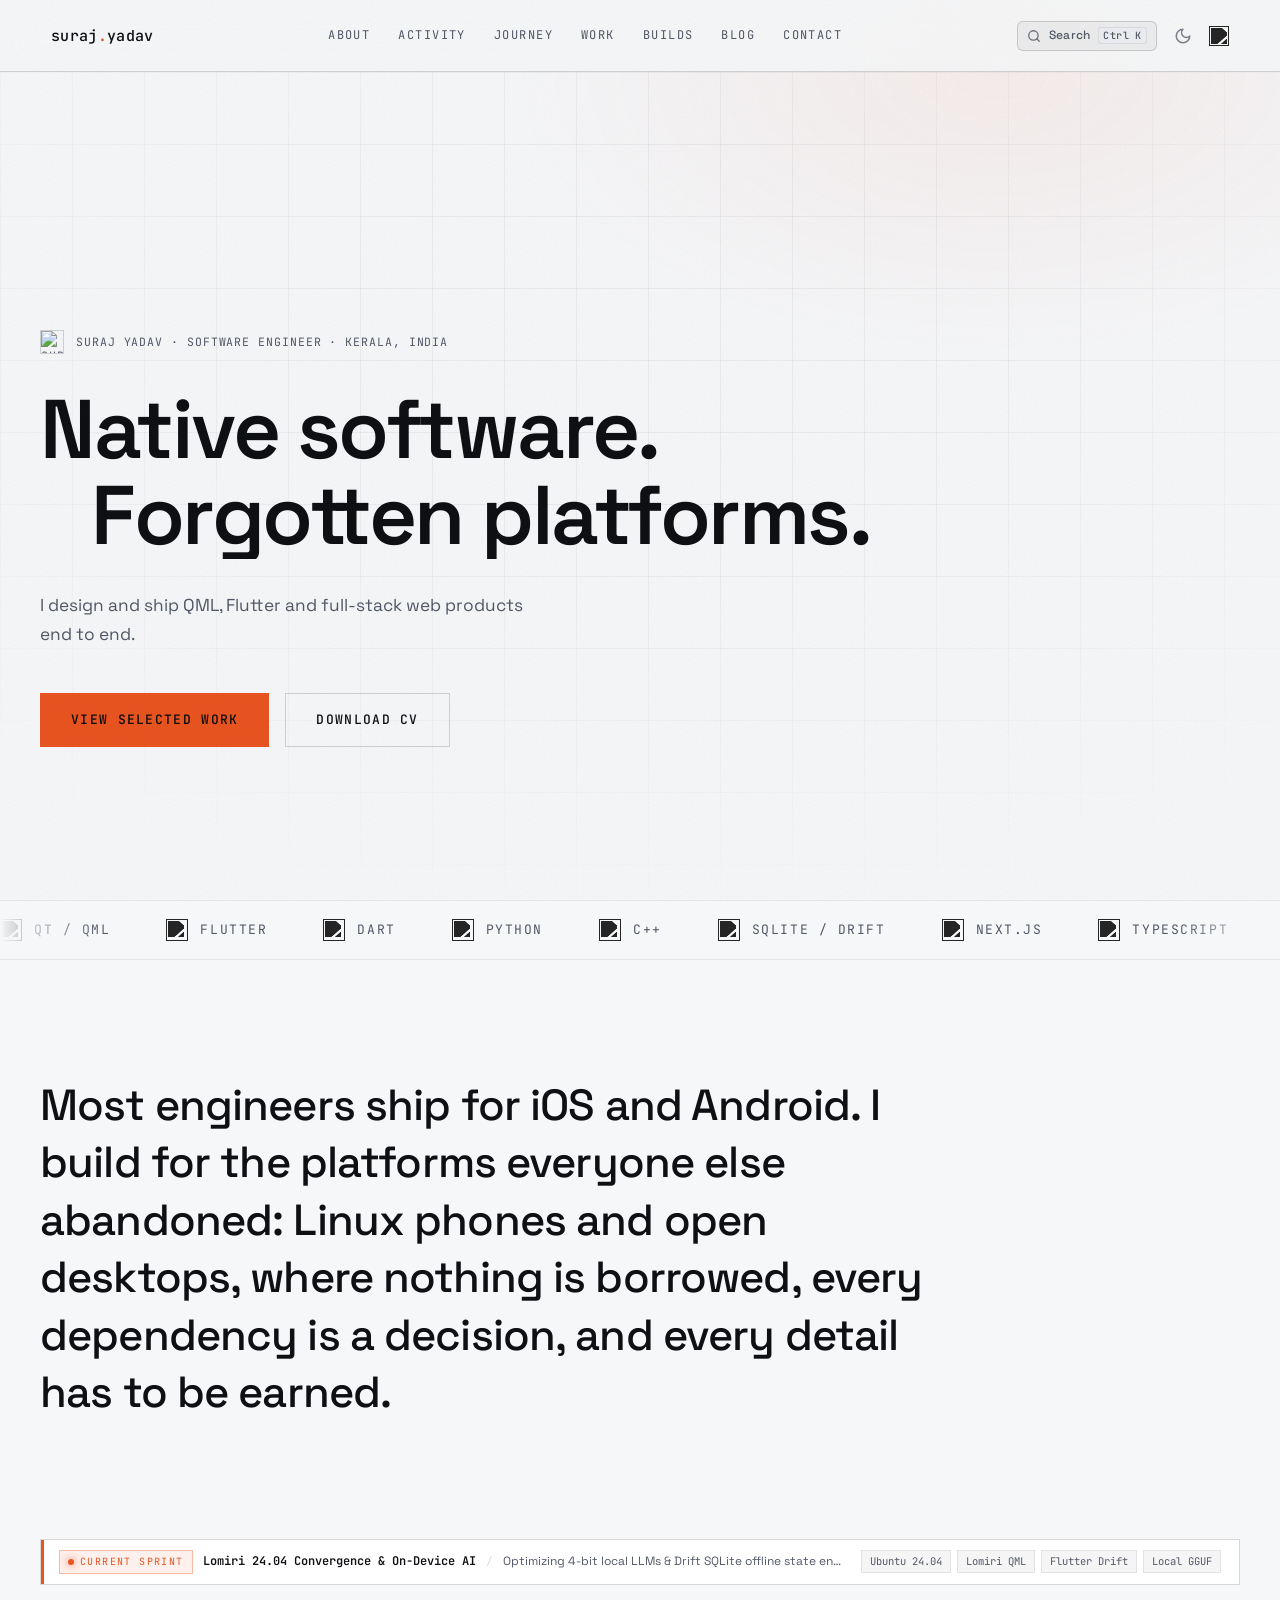
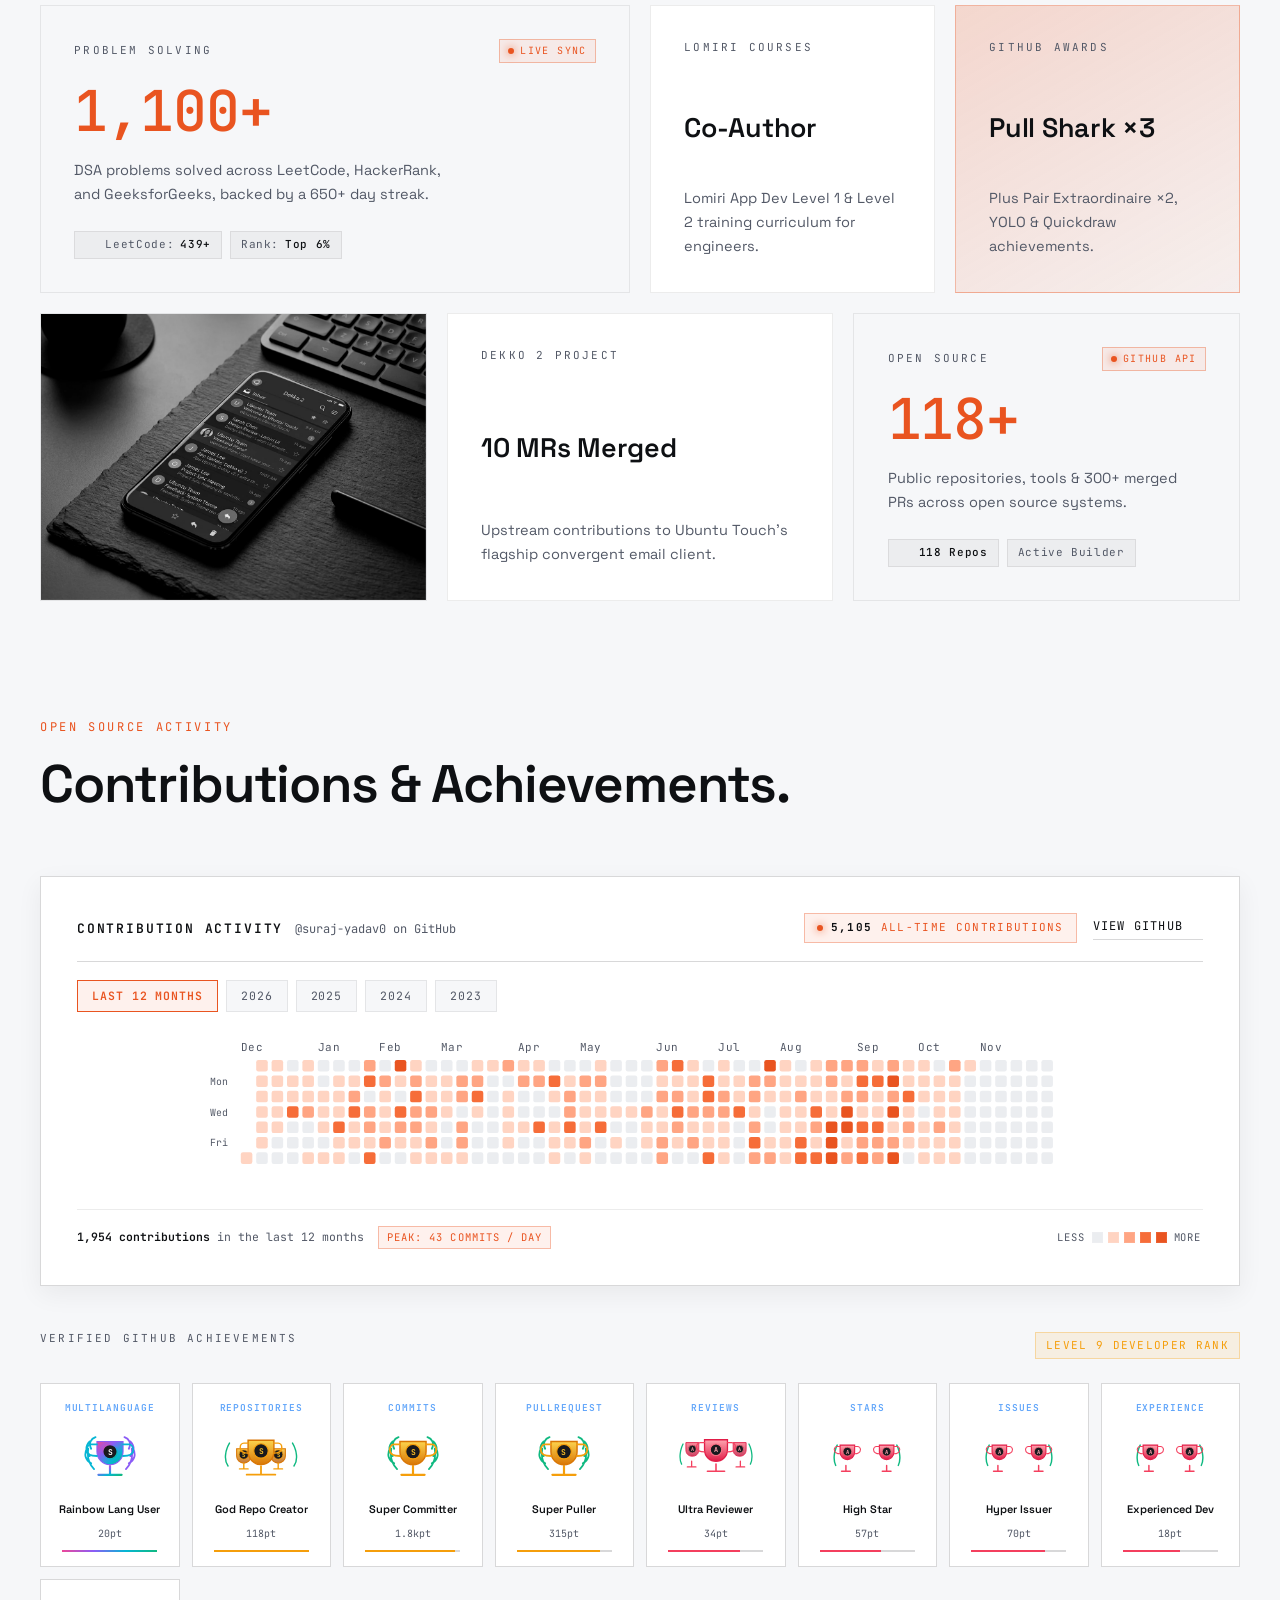
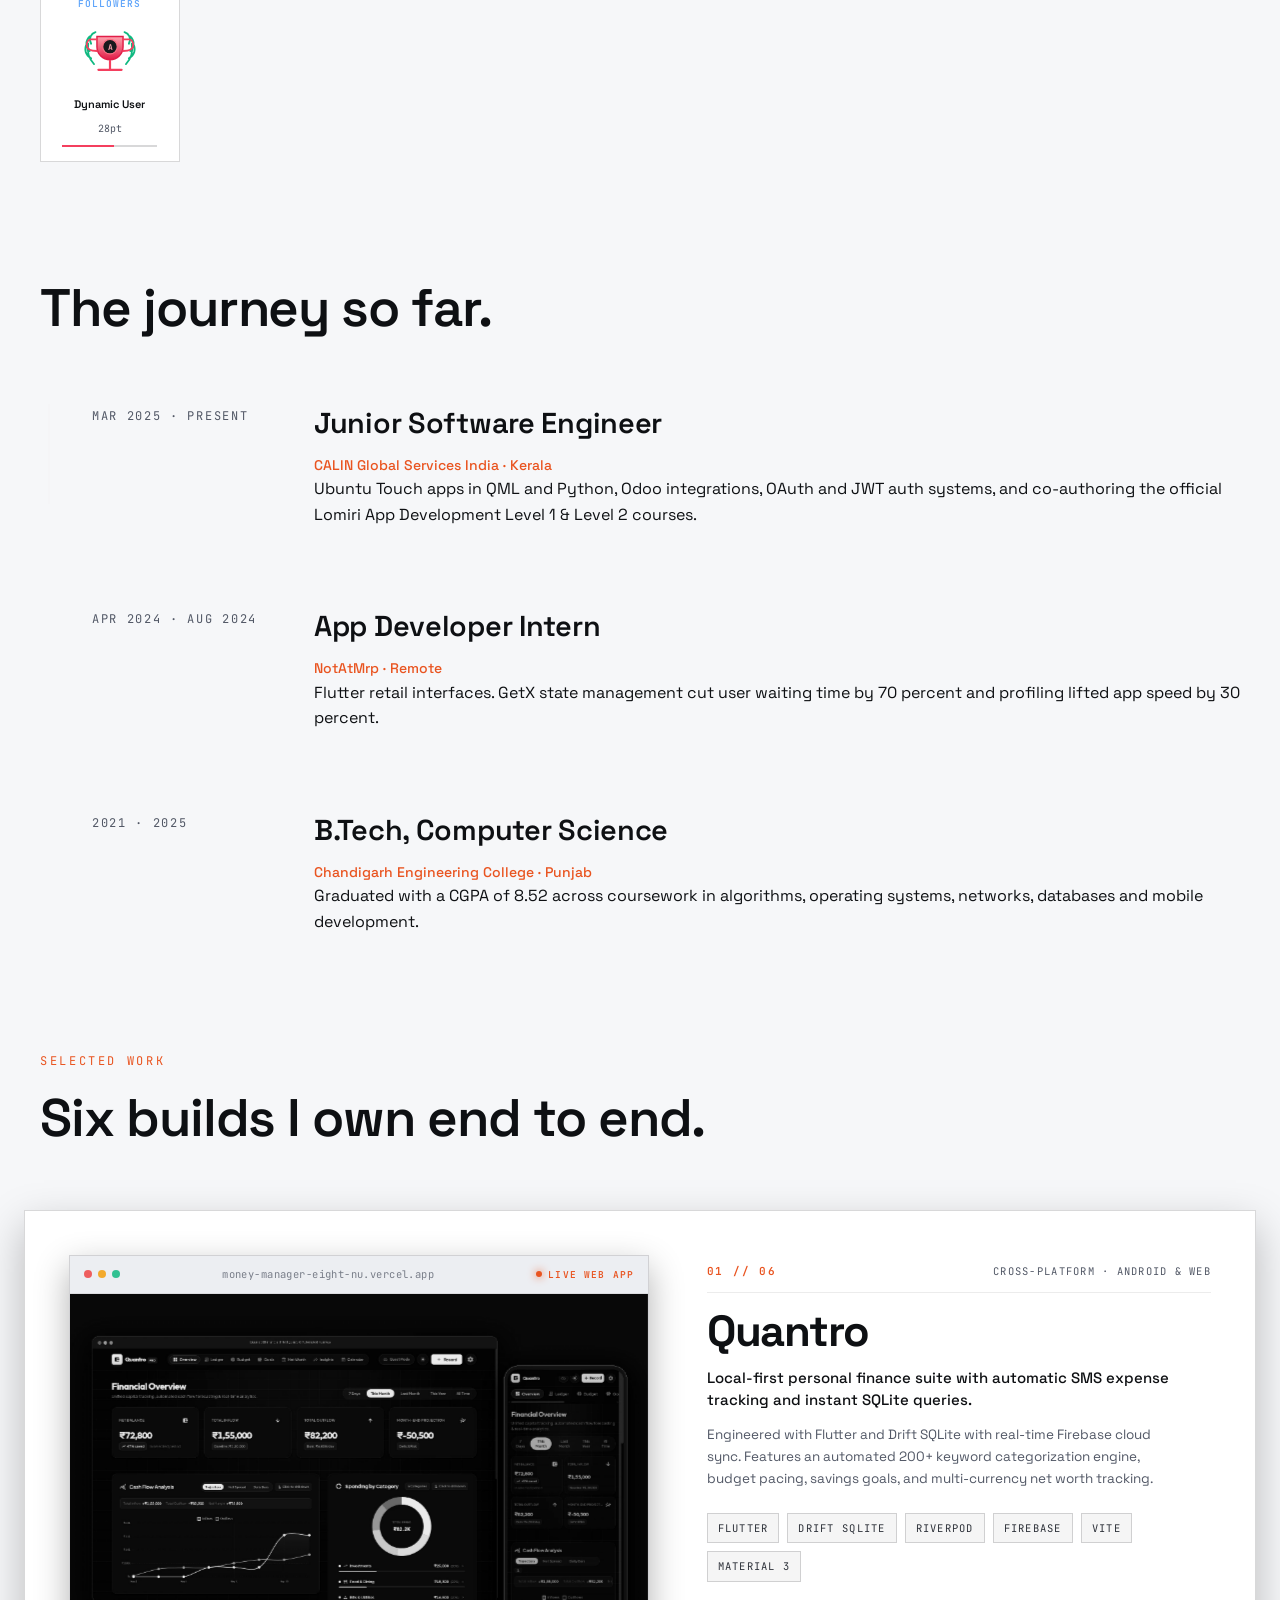
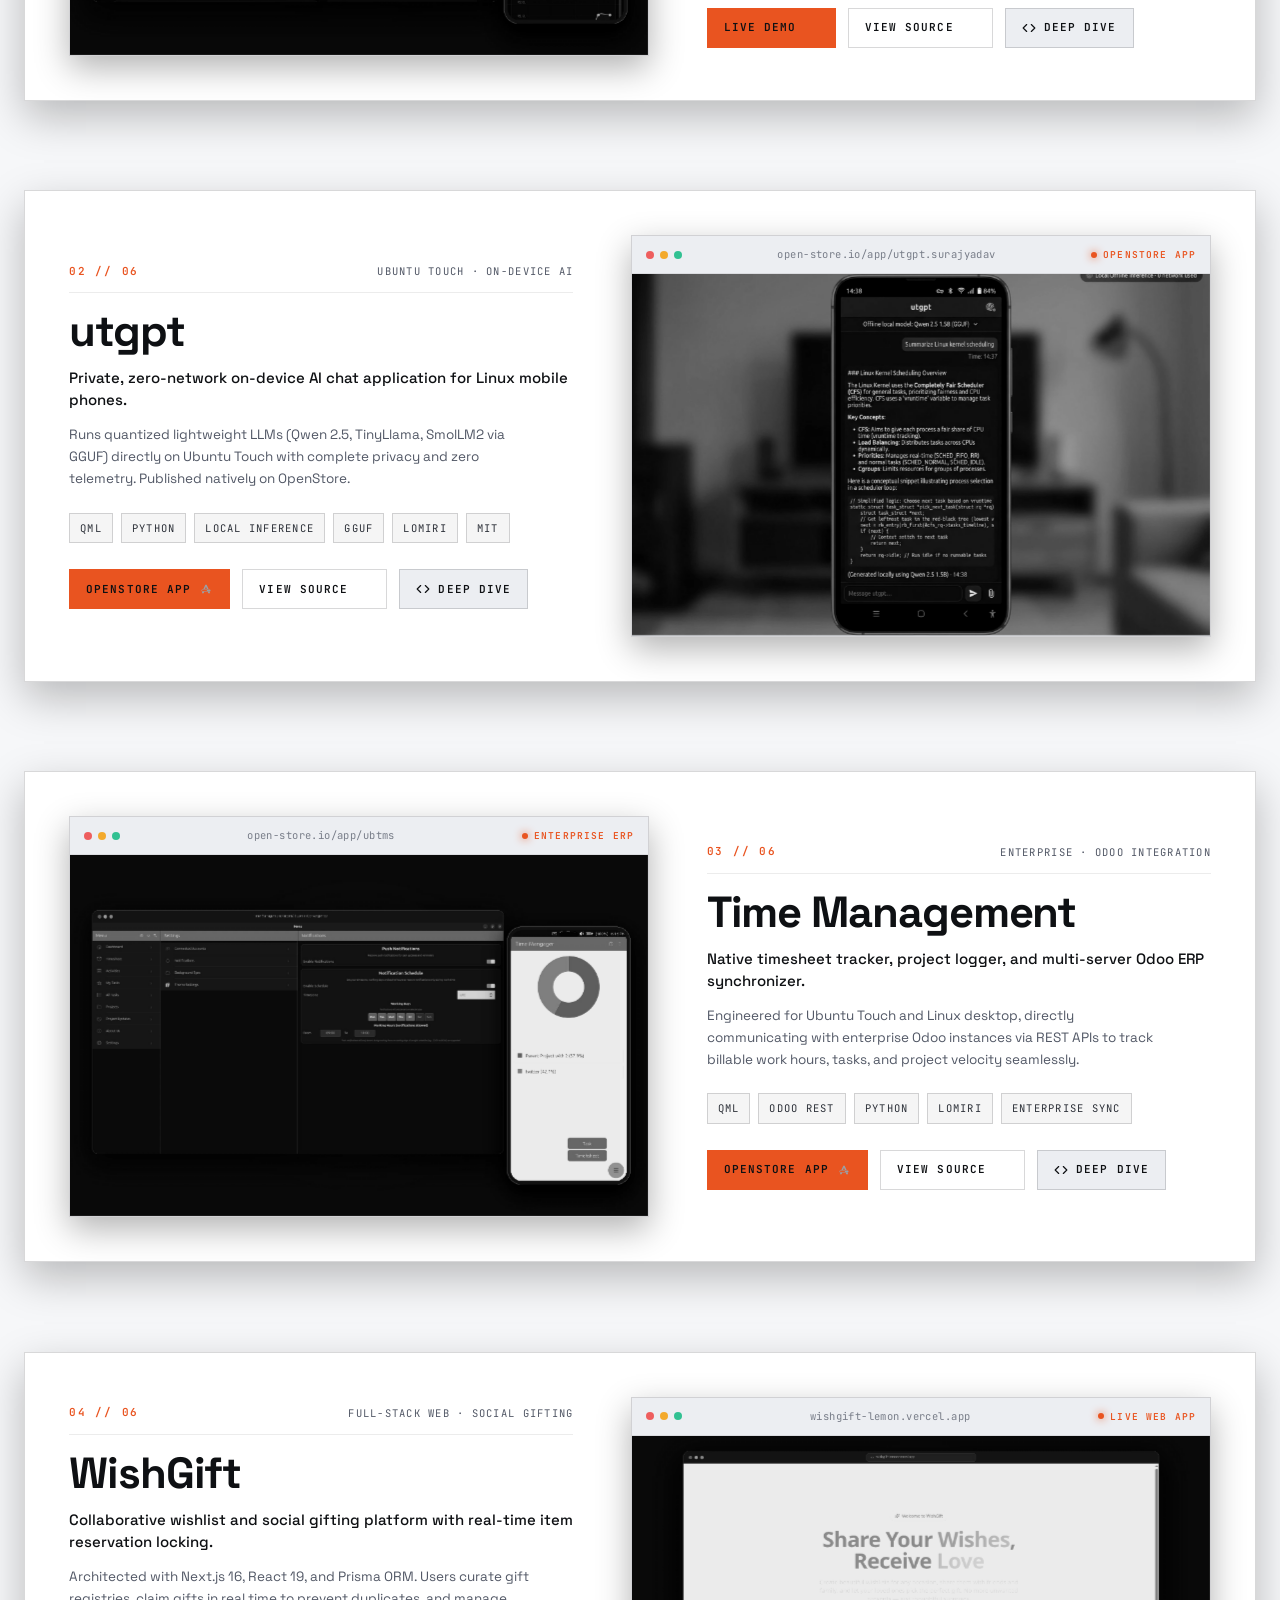
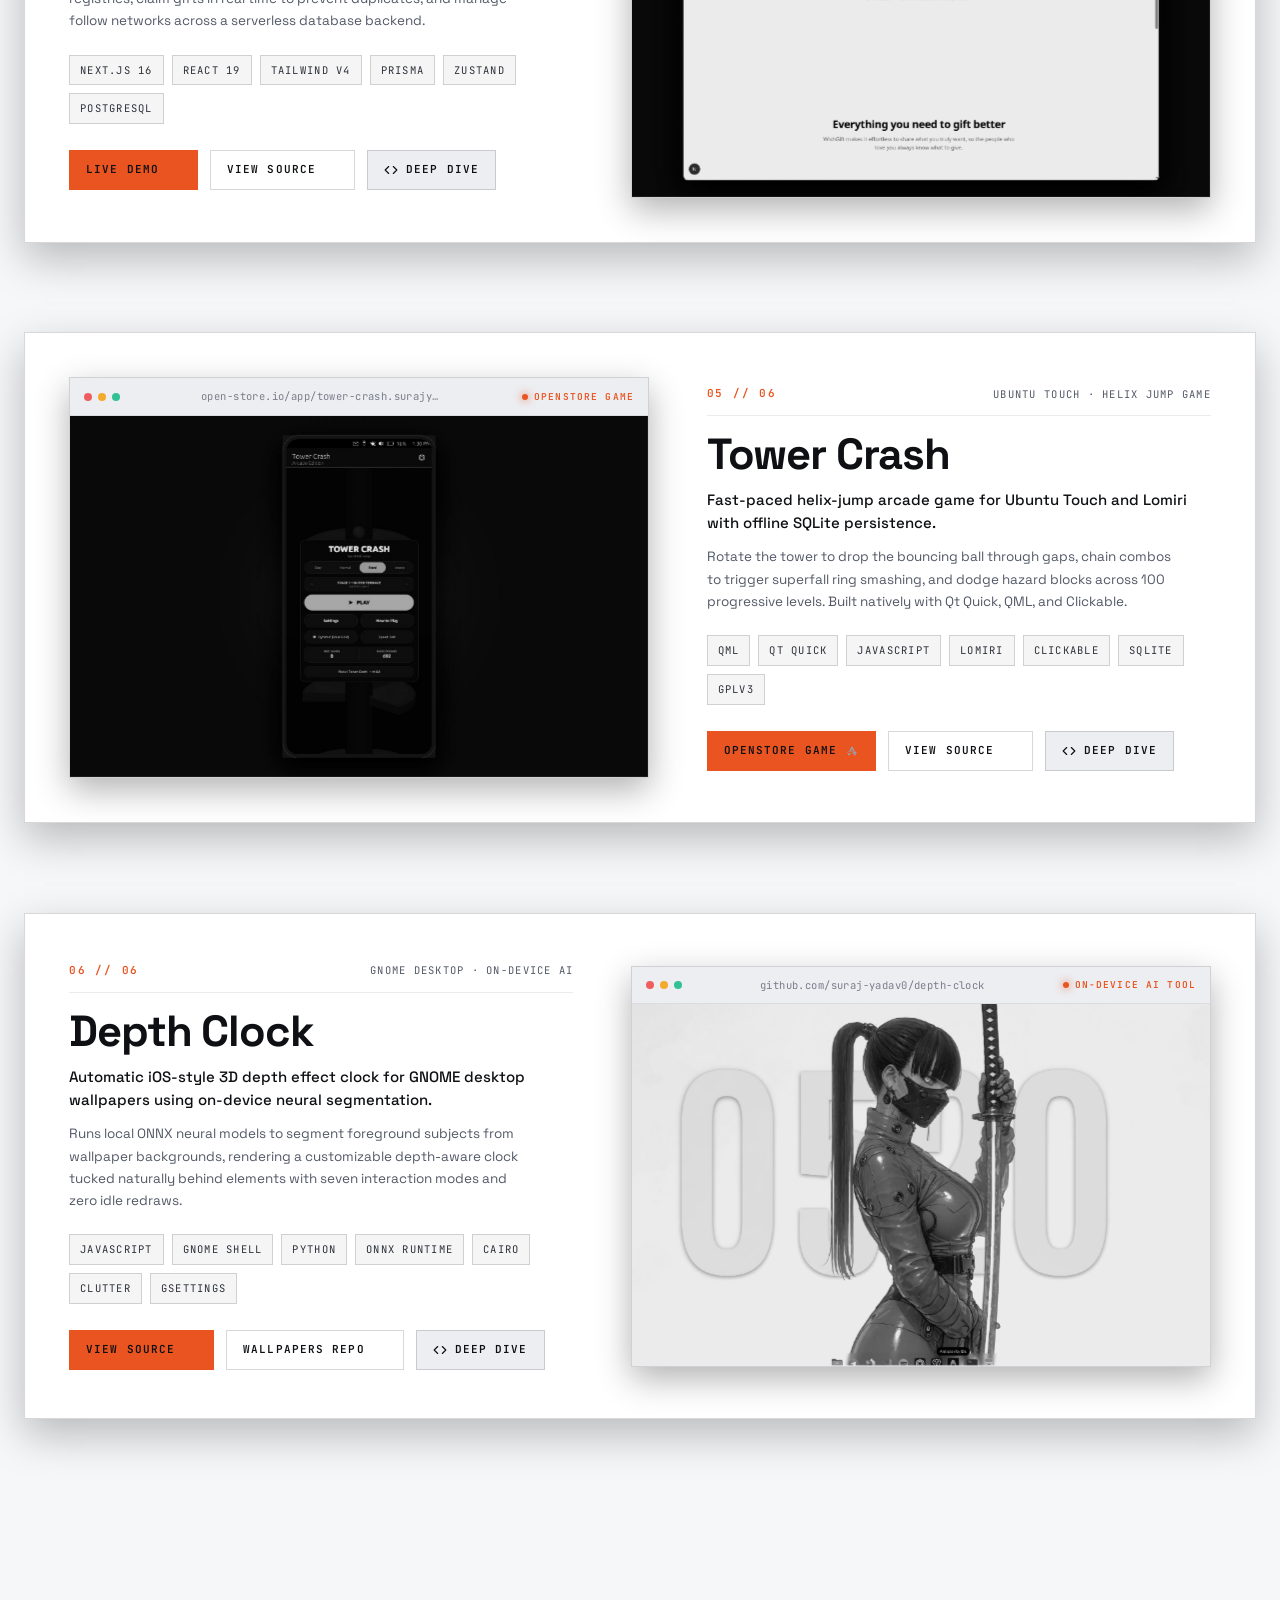
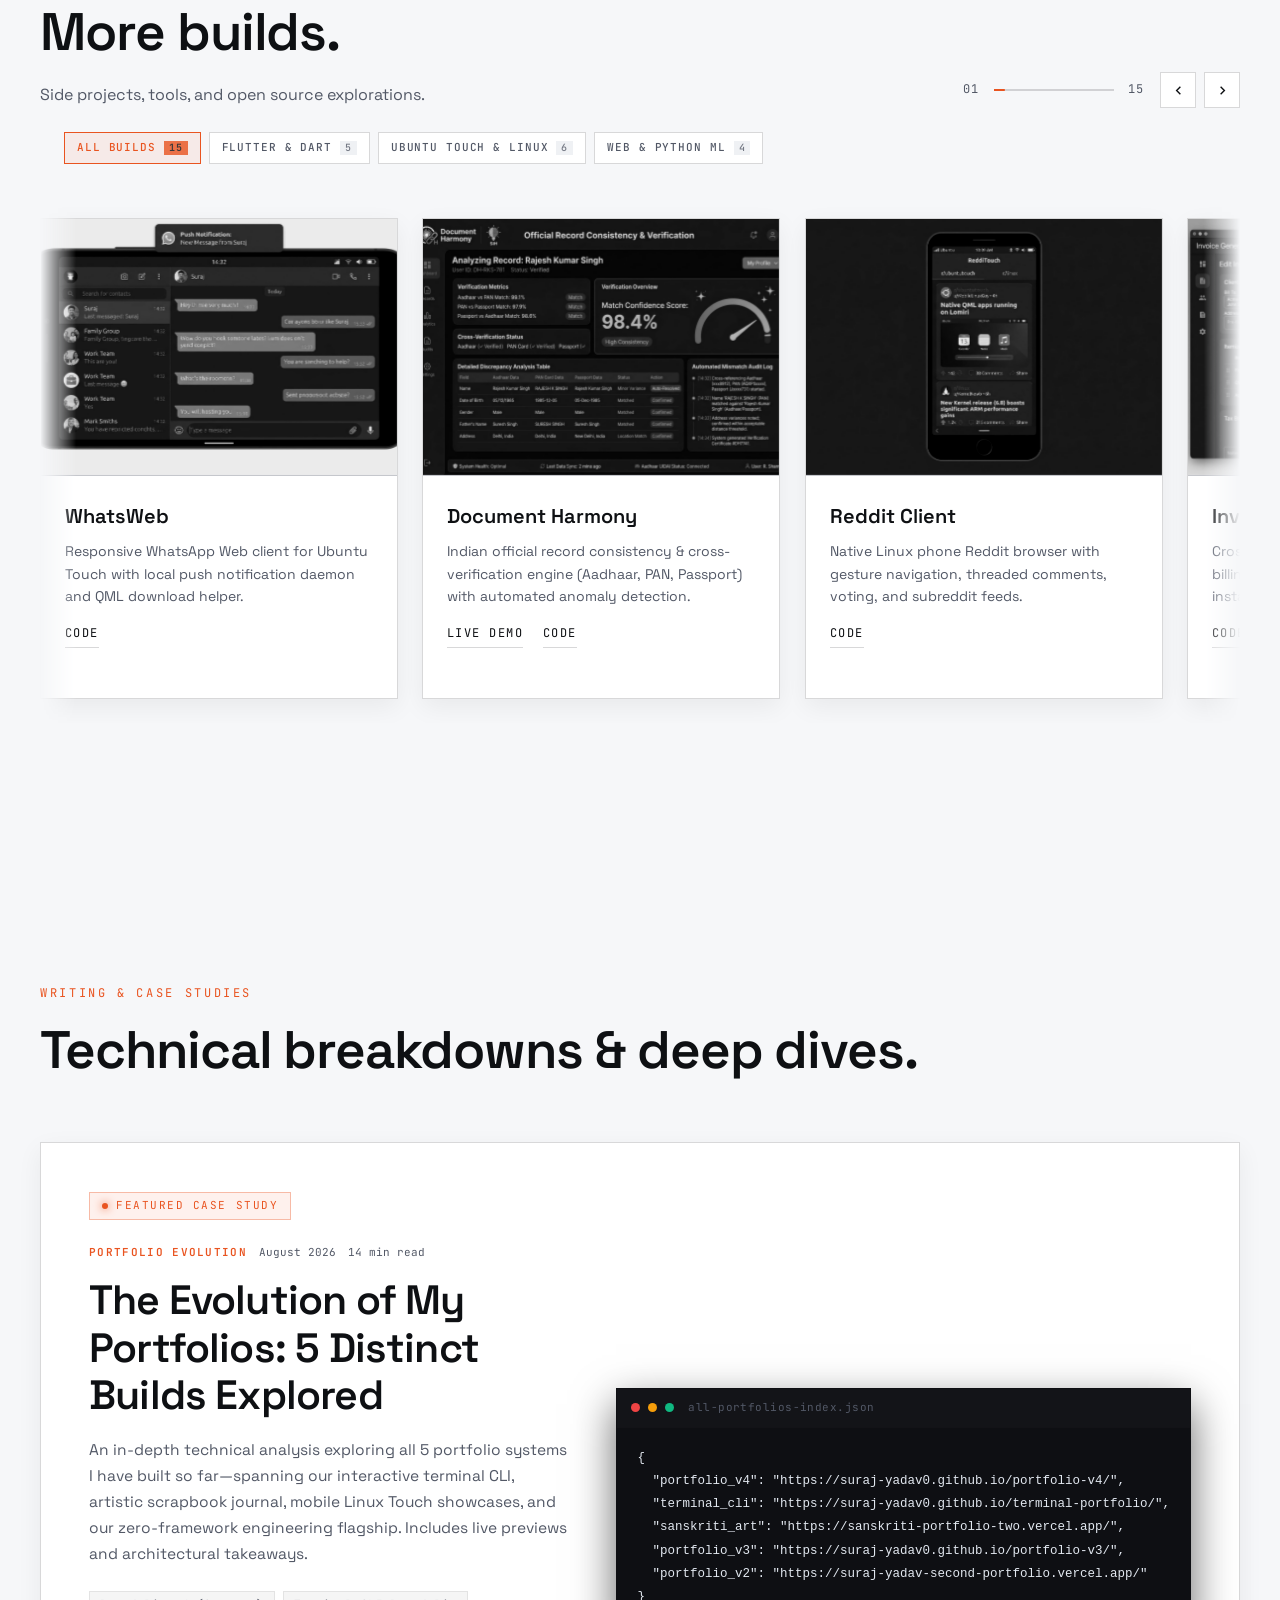
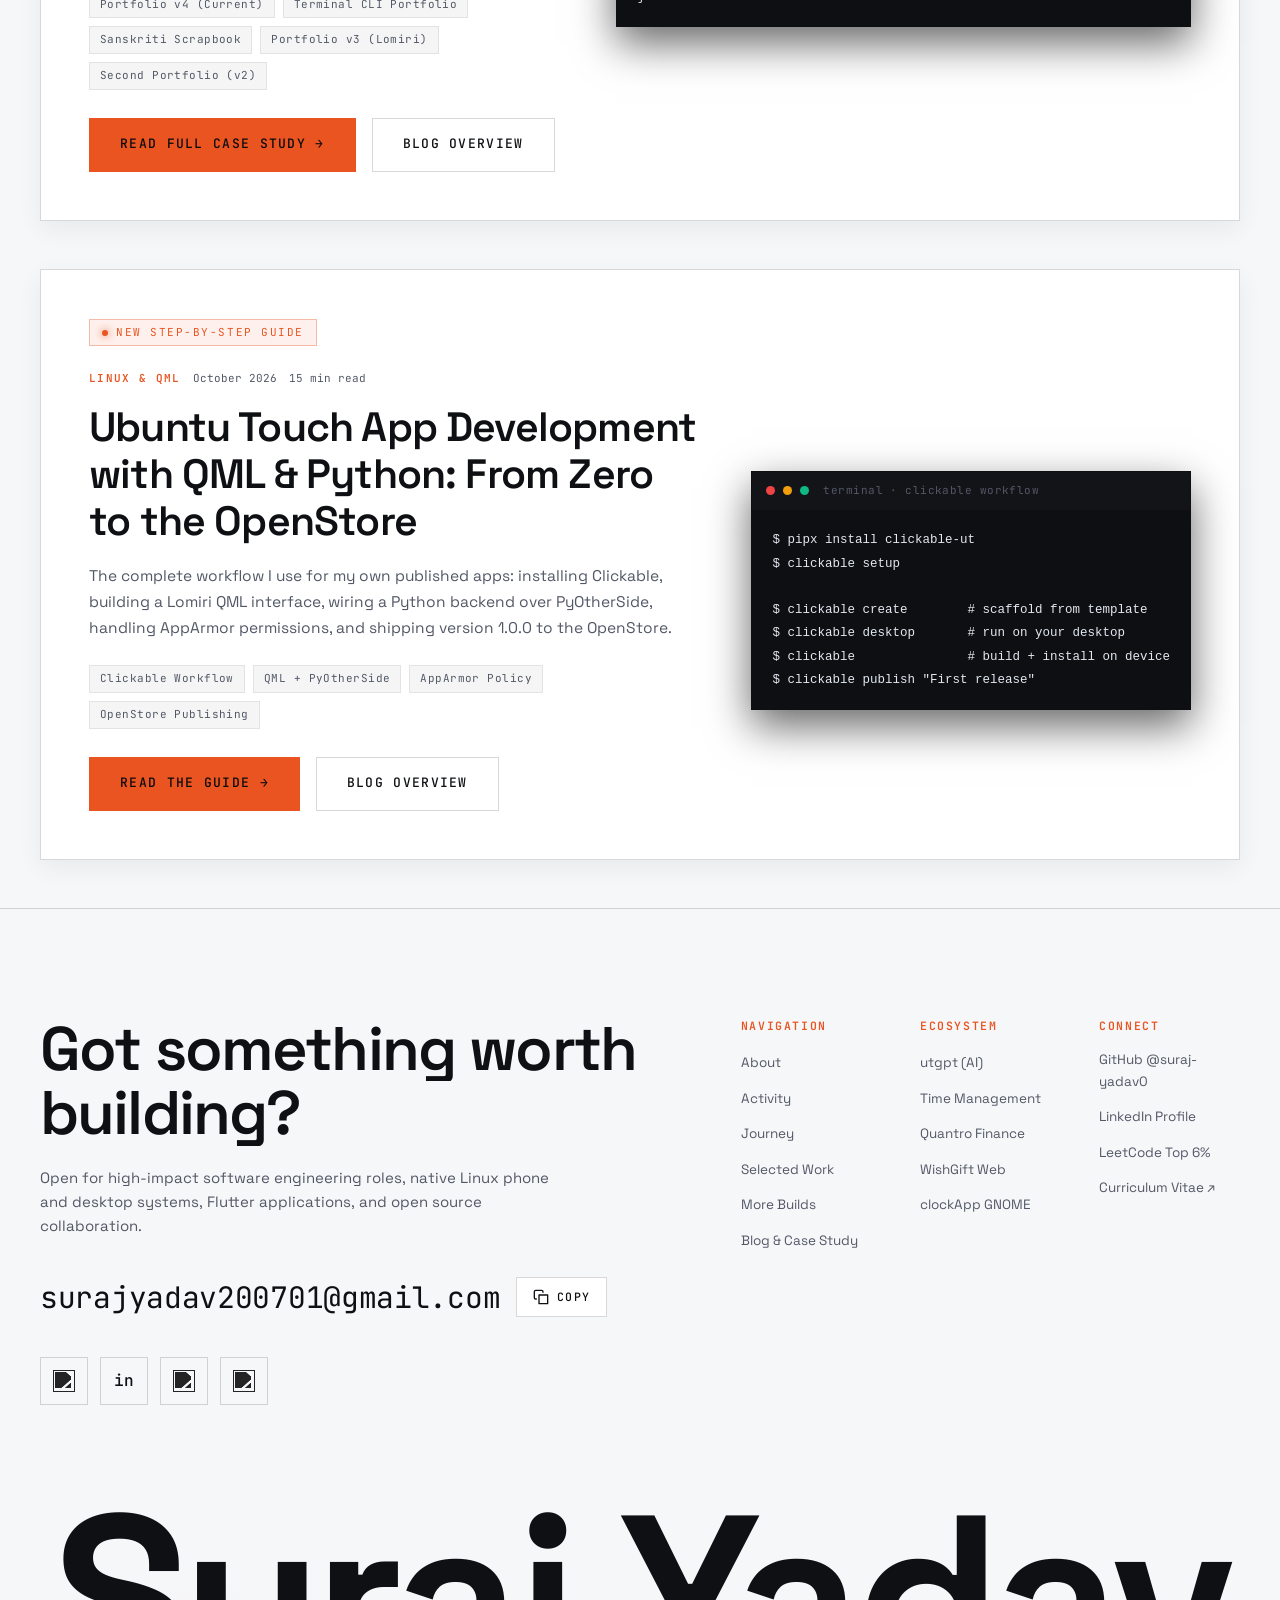
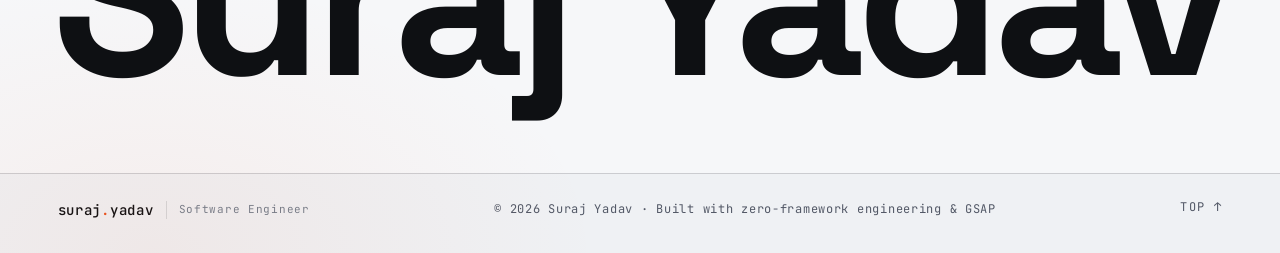
==== commit 5a3d3081: "Remove shopping list app from builds and search" ====
--- a/index.html
+++ b/index.html
@@ -1285,17 +1285,6 @@
                 </div>
               </li>
               <li class="pan-card" data-category="linux">
-                <figure><img src="assets/projects/shoppinglist.webp" width="720" height="520" alt="Shopping List native Ubuntu Touch grocery checklist app" loading="lazy"></figure>
-                <div class="pan-meta">
-                  <h3>Shopping List</h3>
-                  <p>Native Ubuntu Touch shopping list application with local SQLite storage, Lomiri UI Toolkit, and swipe gestures.</p>
-                  <div class="pan-links">
-                    <a href="https://open-store.io/app/shoppinglist.surajyadav" target="_blank" rel="noopener">OpenStore</a>
-                    <a href="https://github.com/suraj-yadav0/shoppinglist" target="_blank" rel="noopener">Code</a>
-                  </div>
-                </div>
-              </li>
-              <li class="pan-card" data-category="linux">
                 <figure><img src="assets/projects/clockapp.webp" width="720" height="520" alt="GNOME Shell extension geometric background clock with Anurati font" loading="lazy"></figure>
                 <div class="pan-meta">
                   <h3>clockApp</h3>
@@ -1441,17 +1430,6 @@
                   <p>Linux mobile development curriculum, system architecture handbook, and practical student lab materials.</p>
                   <div class="pan-links">
                     <a href="https://github.com/suraj-yadav0/ubuntu-touch-dev-academy" target="_blank" rel="noopener" tabindex="-1">Code</a>
-                  </div>
-                </div>
-              </li>
-              <li class="pan-card" data-category="linux">
-                <figure><img src="assets/projects/shoppinglist.webp" width="720" height="520" alt="Shopping List native Ubuntu Touch grocery checklist app" loading="lazy"></figure>
-                <div class="pan-meta">
-                  <h3>Shopping List</h3>
-                  <p>Native Ubuntu Touch shopping list application with local SQLite storage, Lomiri UI Toolkit, and swipe gestures.</p>
-                  <div class="pan-links">
-                    <a href="https://open-store.io/app/shoppinglist.surajyadav" target="_blank" rel="noopener" tabindex="-1">OpenStore</a>
-                    <a href="https://github.com/suraj-yadav0/shoppinglist" target="_blank" rel="noopener" tabindex="-1">Code</a>
                   </div>
                 </div>
               </li>
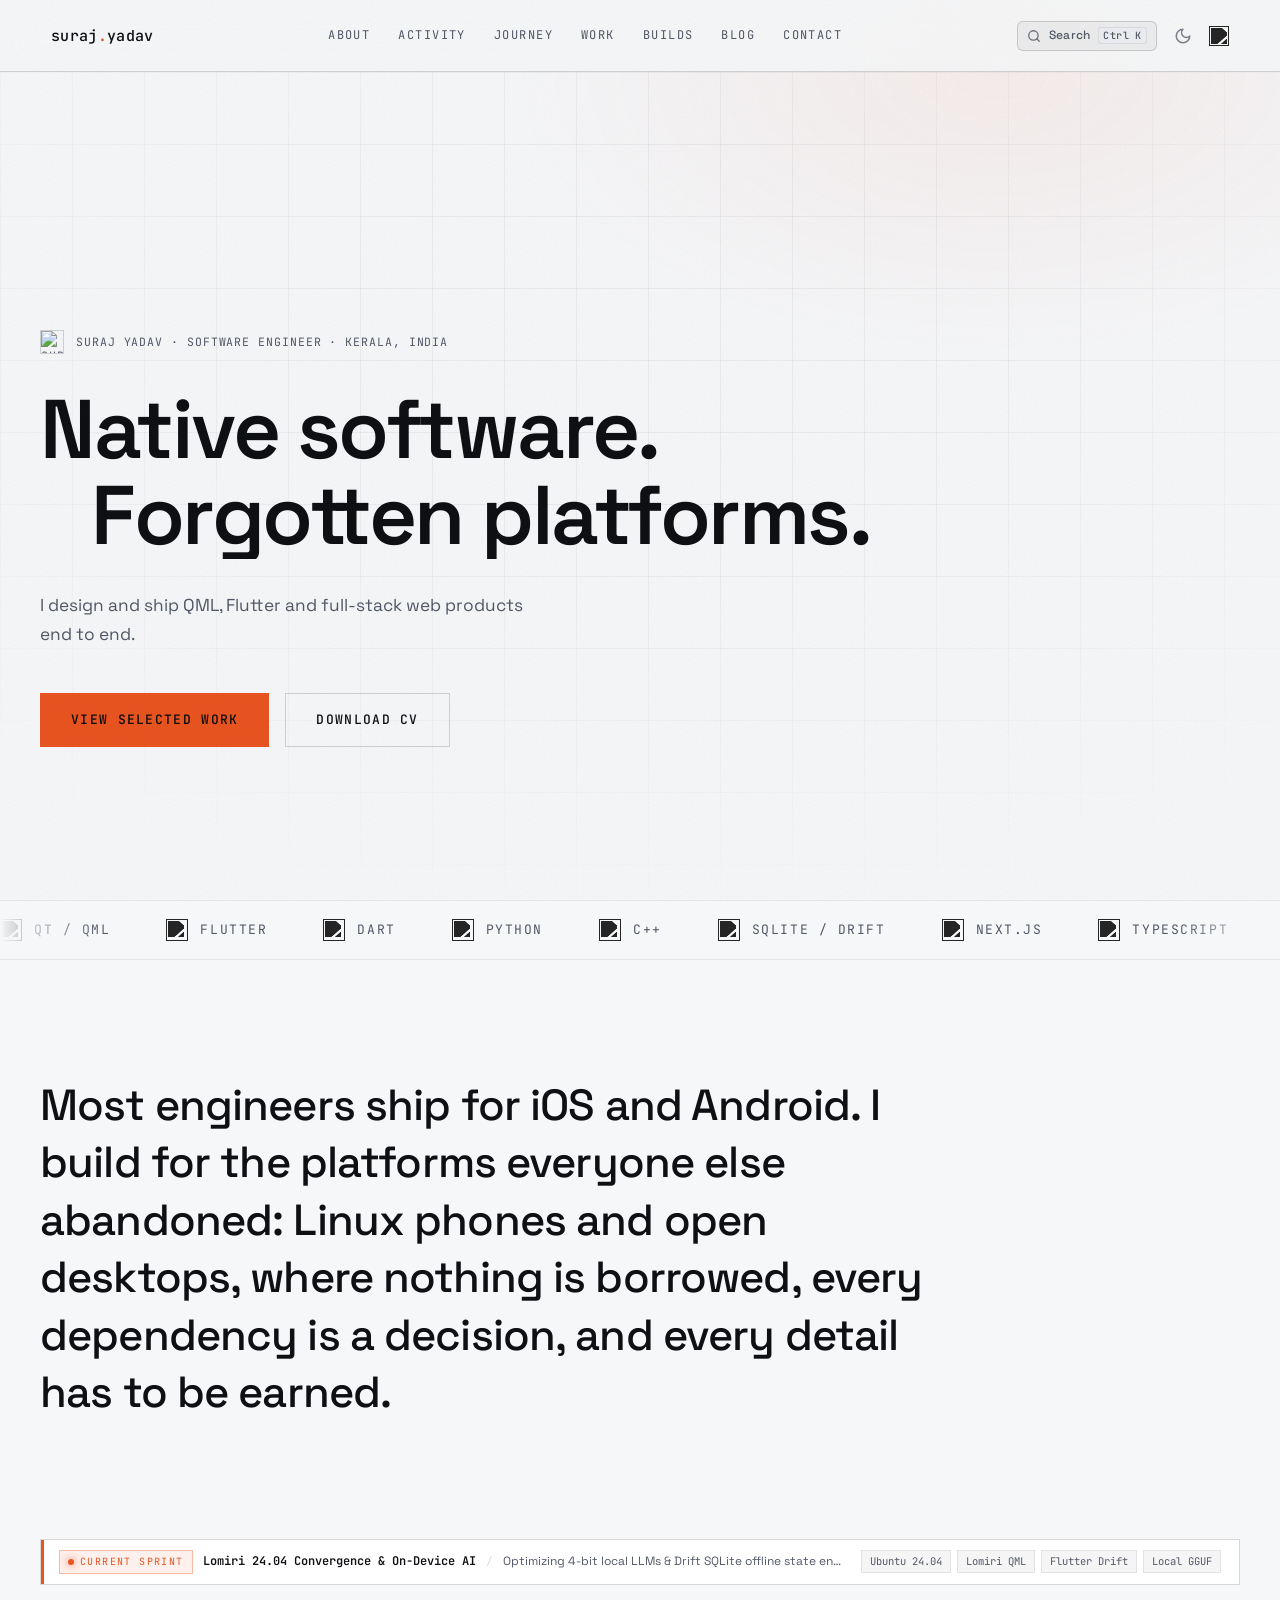
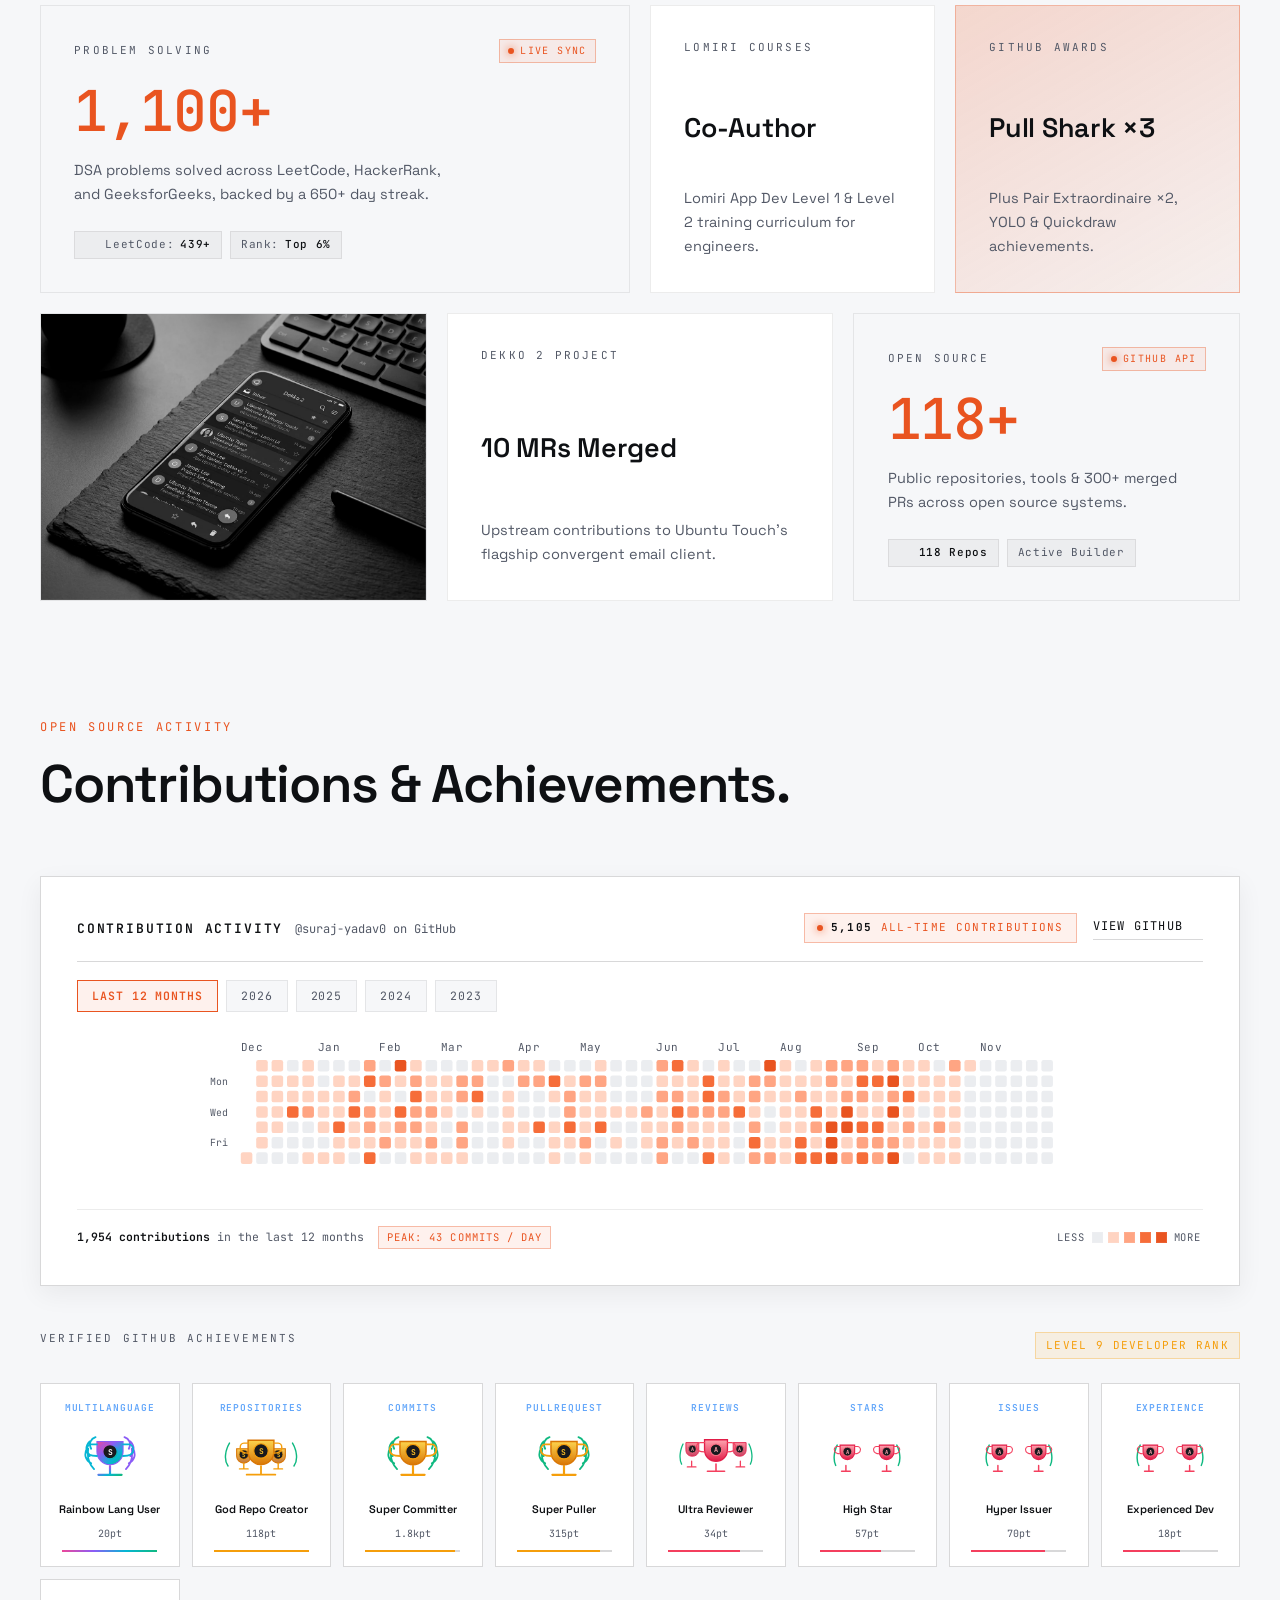
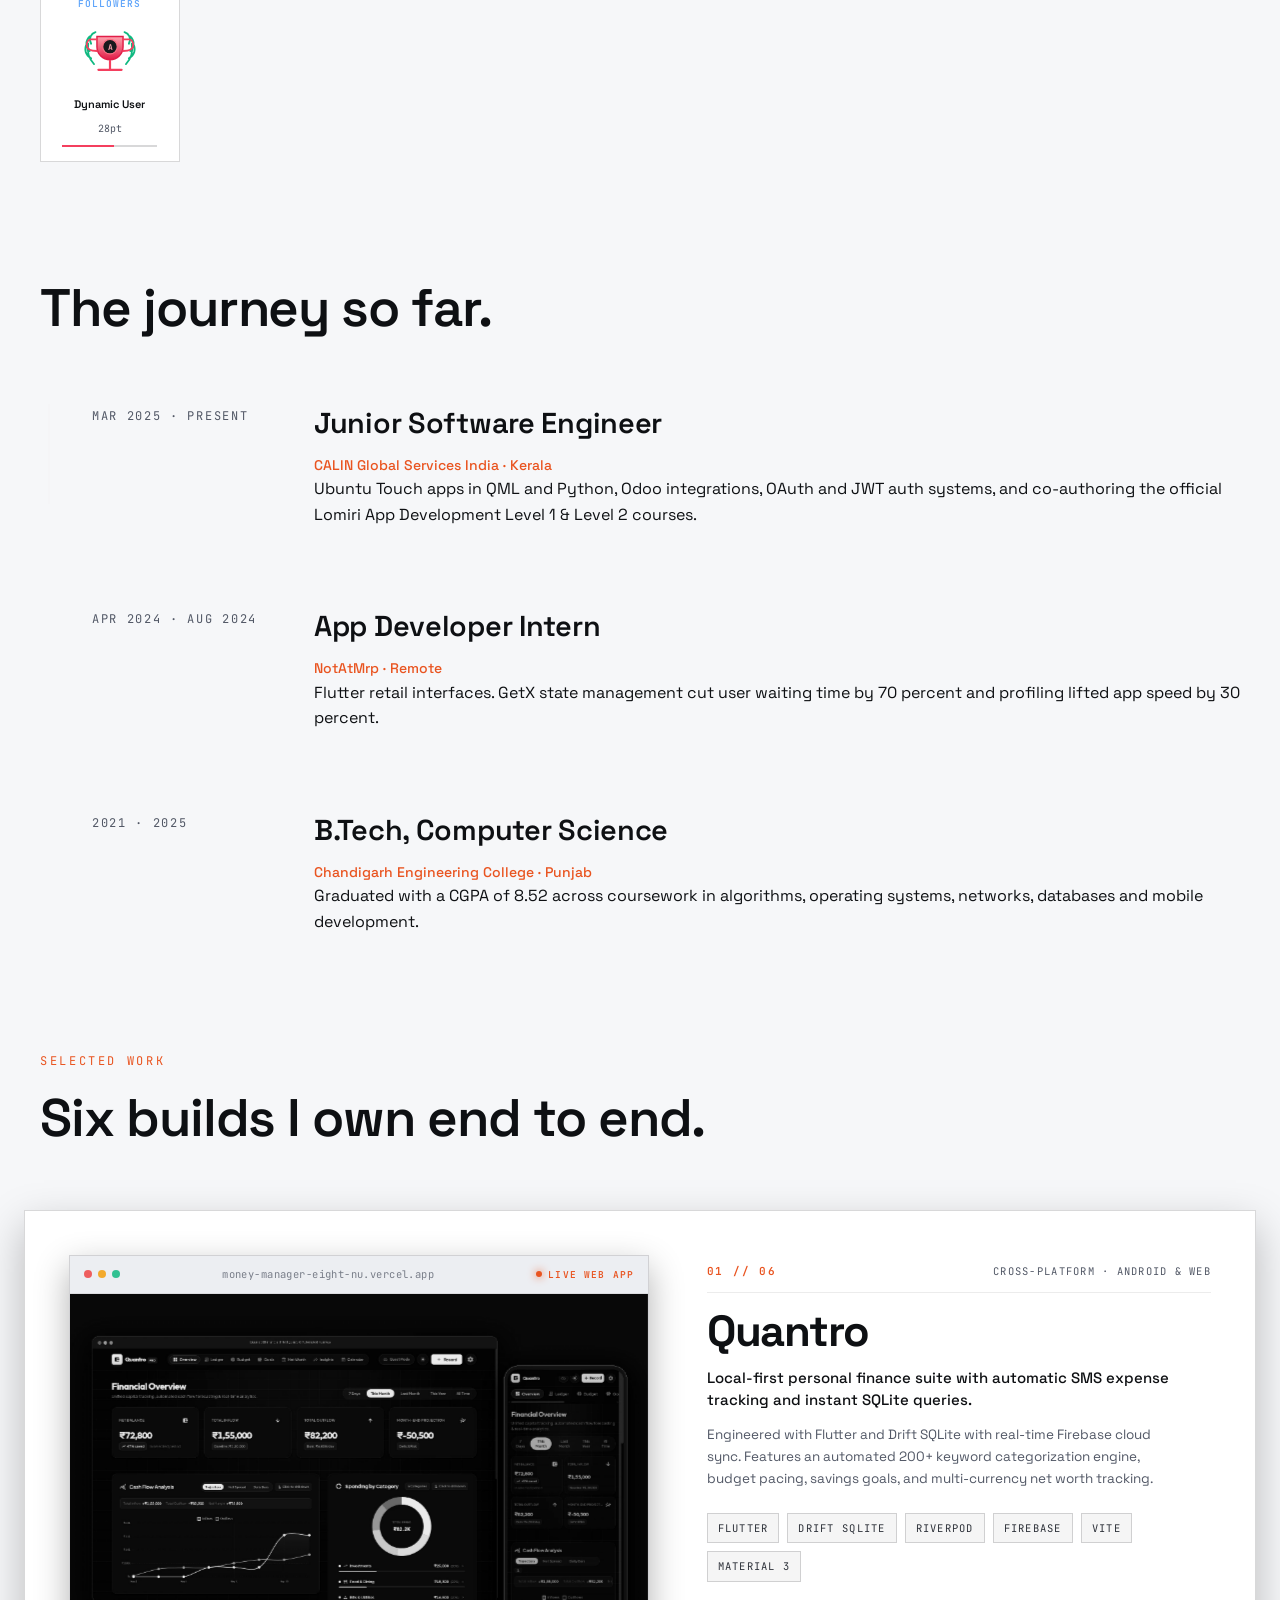
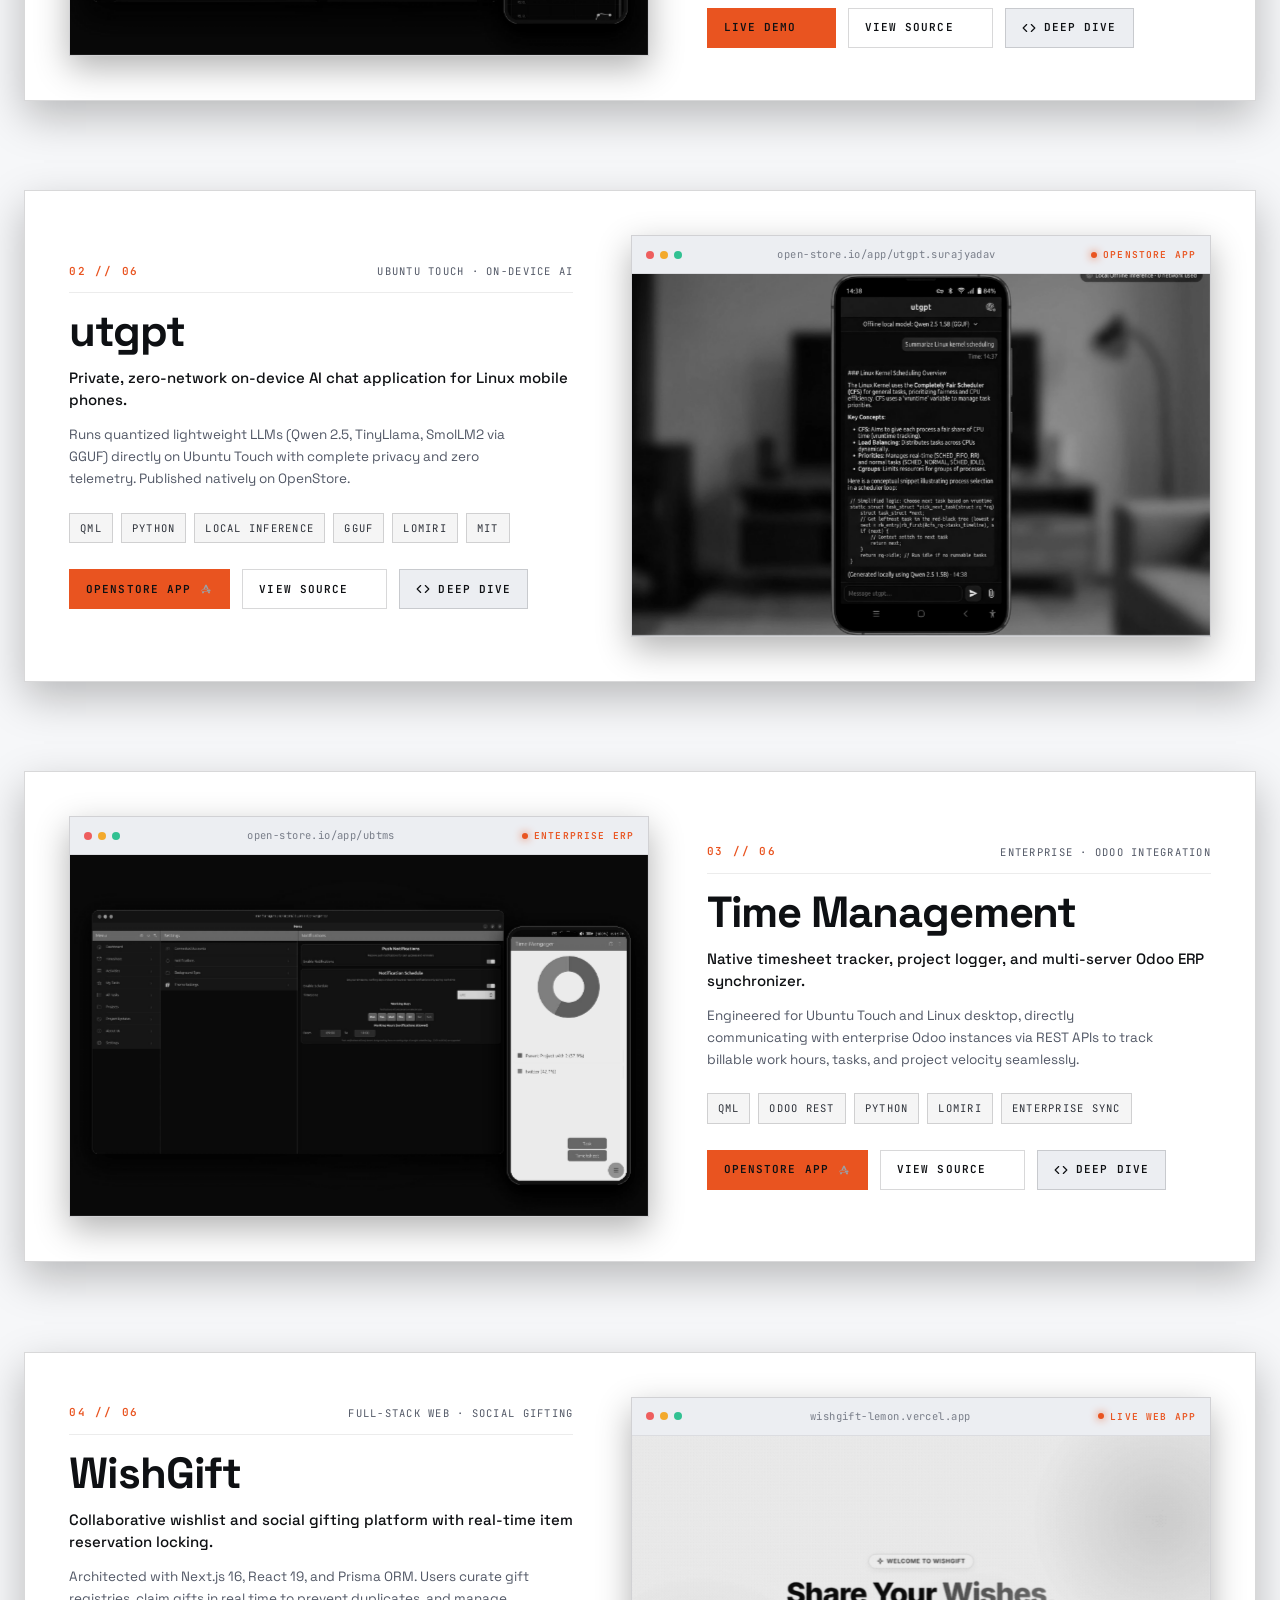
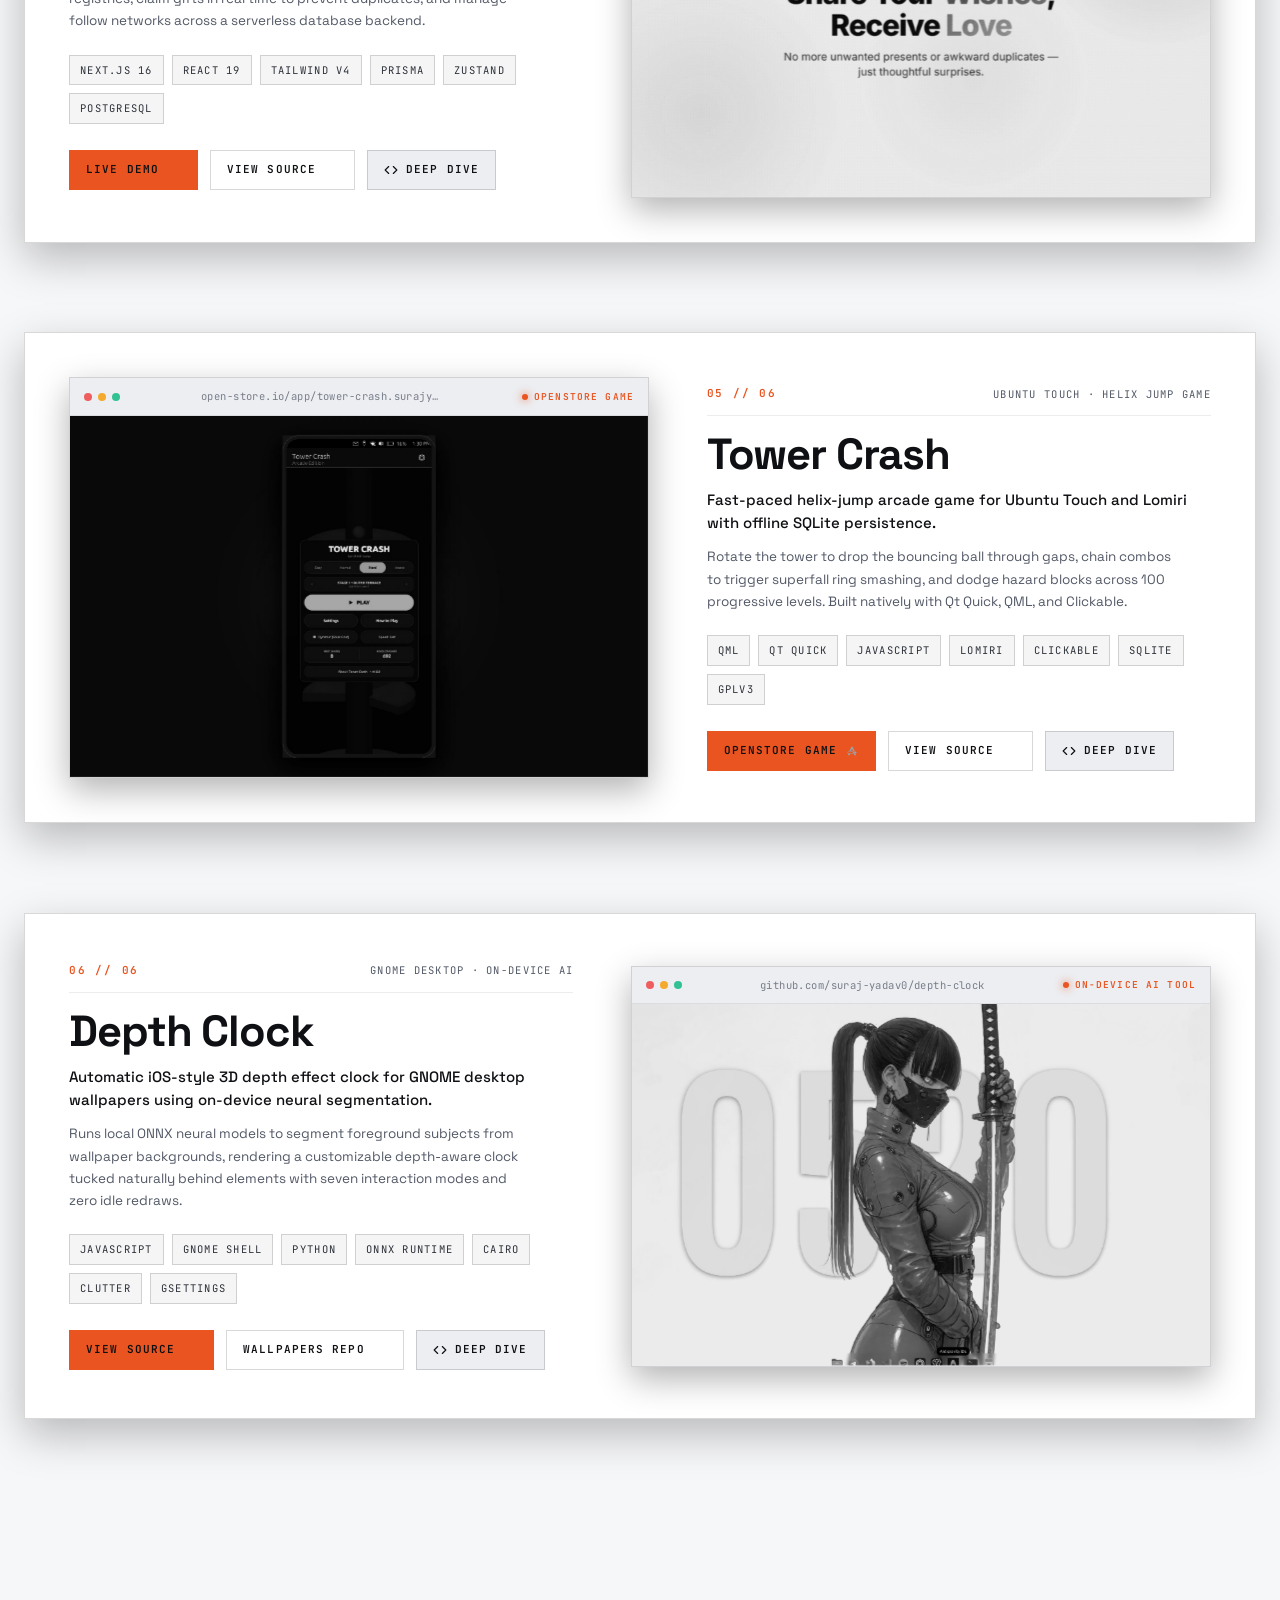
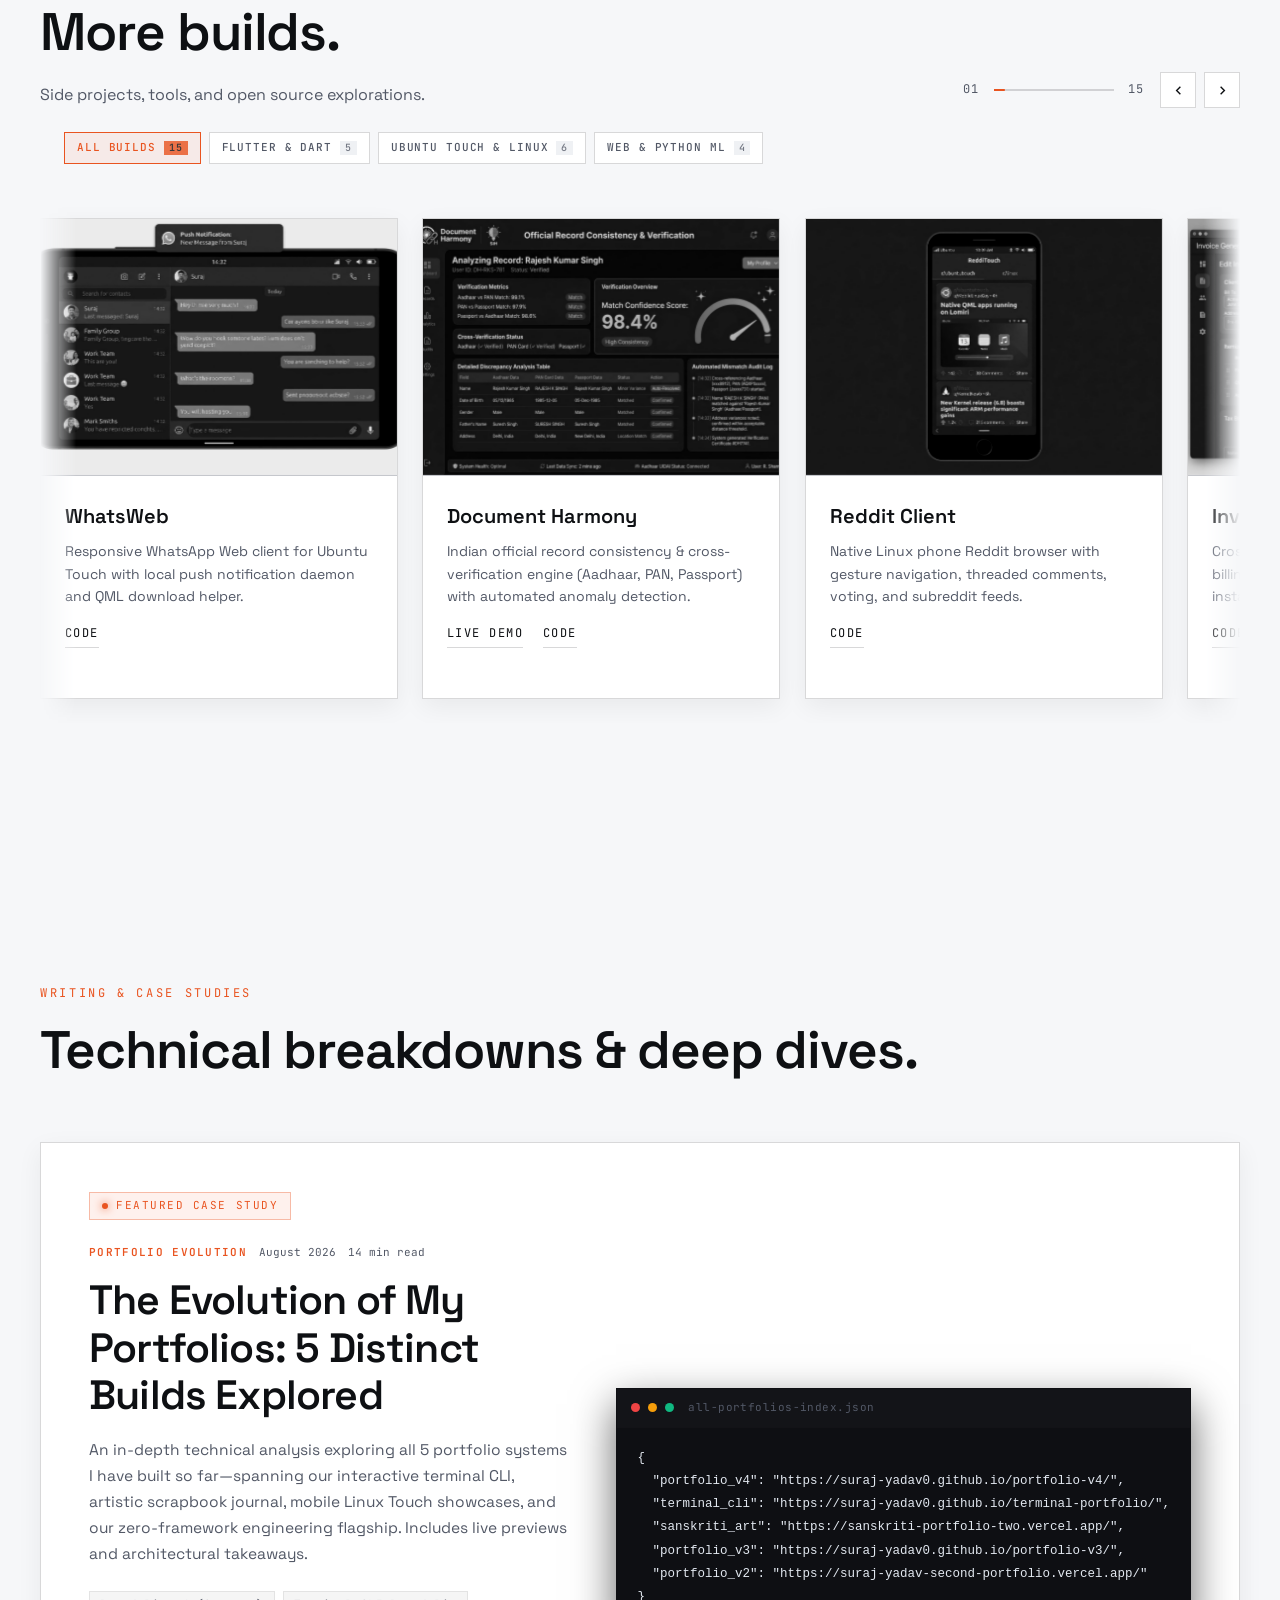
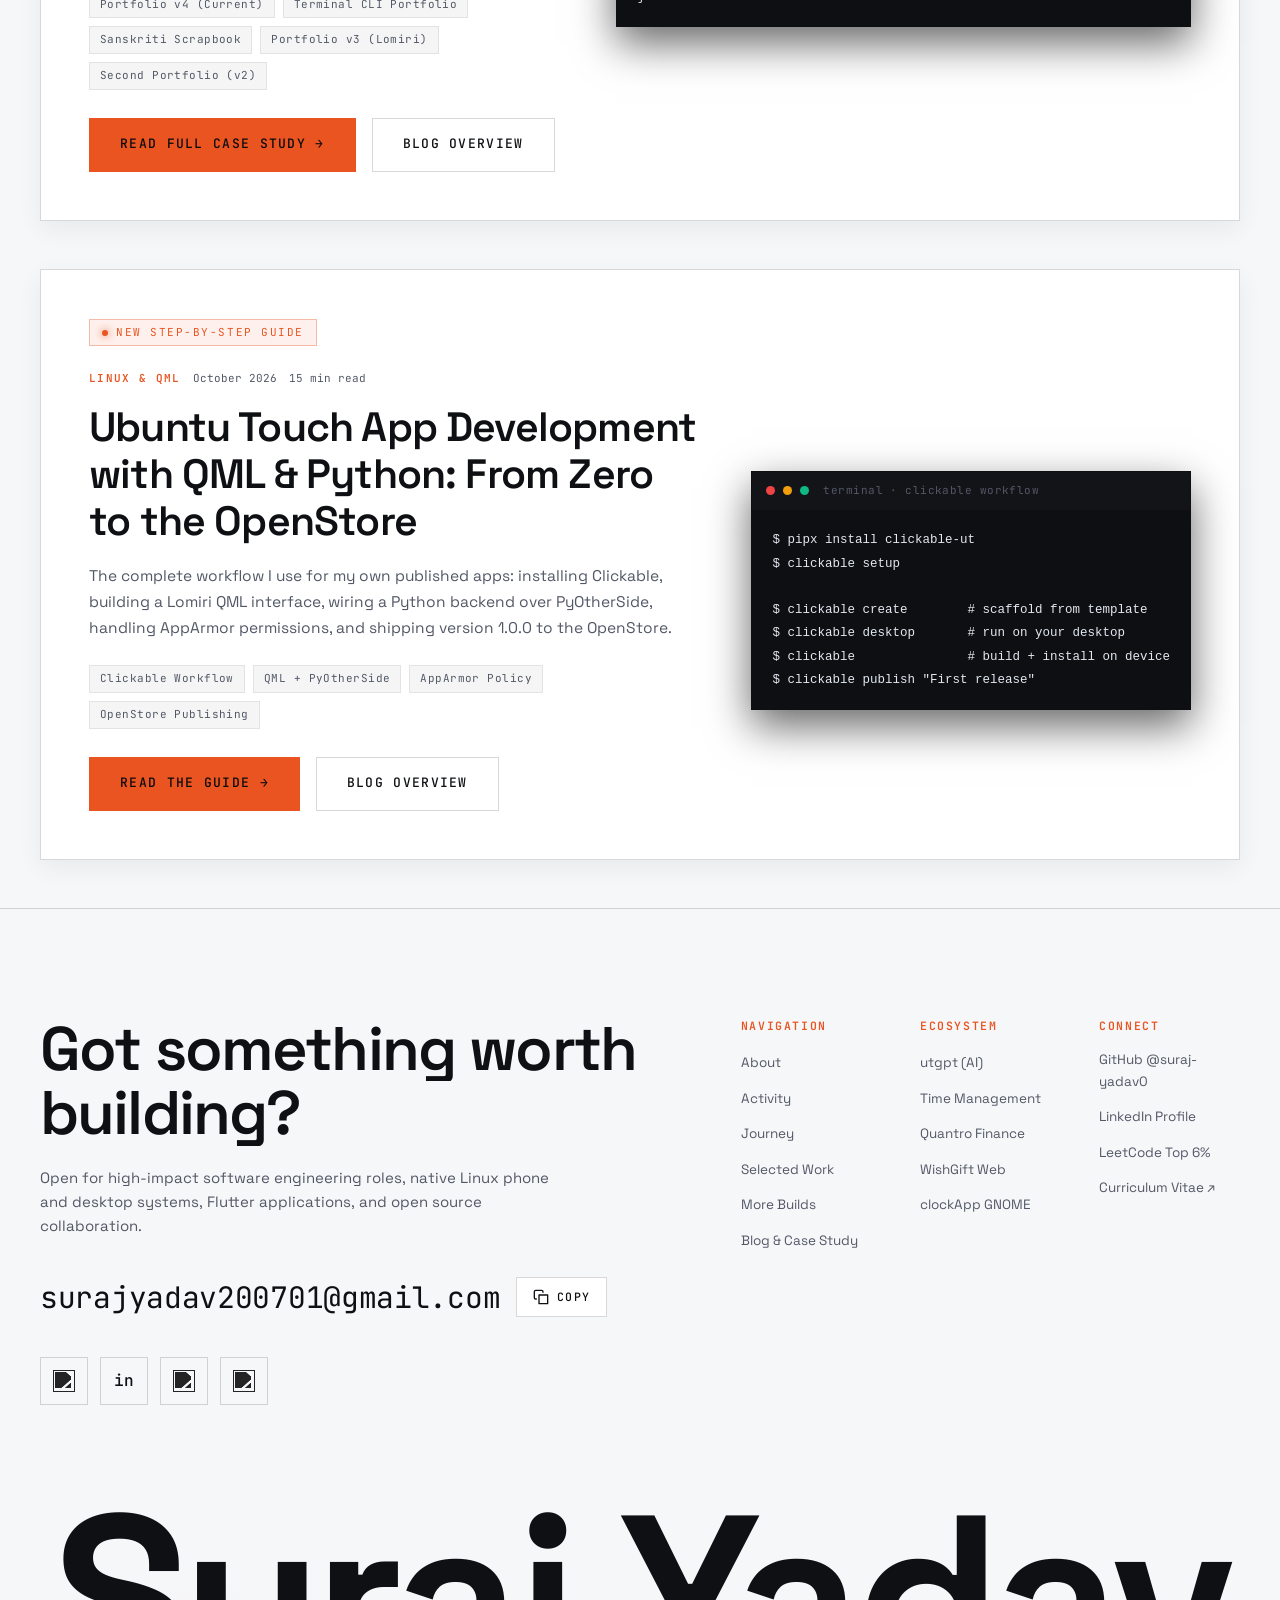
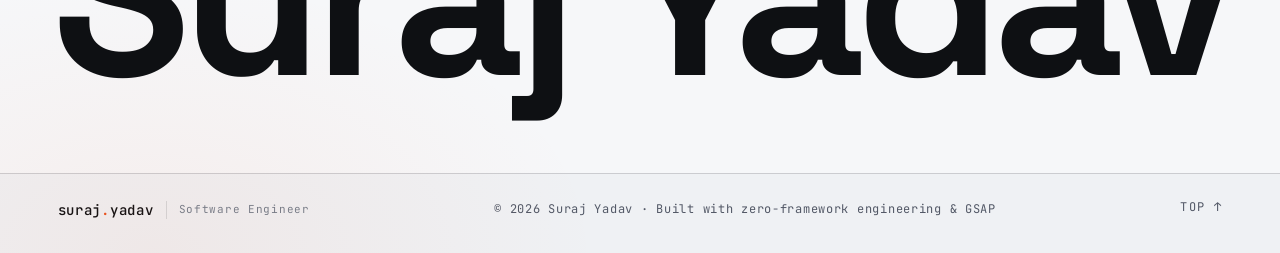
==== commit 50fd0195: "Use animated launch preview for WishGift" ====
--- a/index.html
+++ b/index.html
@@ -842,7 +842,7 @@
               <span class="frame-status"><span class="pulse-dot"></span> LIVE WEB APP</span>
             </div>
             <figure class="card-media">
-              <img src="assets/projects/wishgift.webp" width="1200" height="800" alt="WishGift full-stack collaborative wishlist platform interface" loading="lazy">
+              <img src="assets/projects/wishgift.gif" width="800" height="450" alt="WishGift collaborative wishlist and social gifting platform animated preview" loading="lazy">
             </figure>
           </div>
           <div class="project-content">
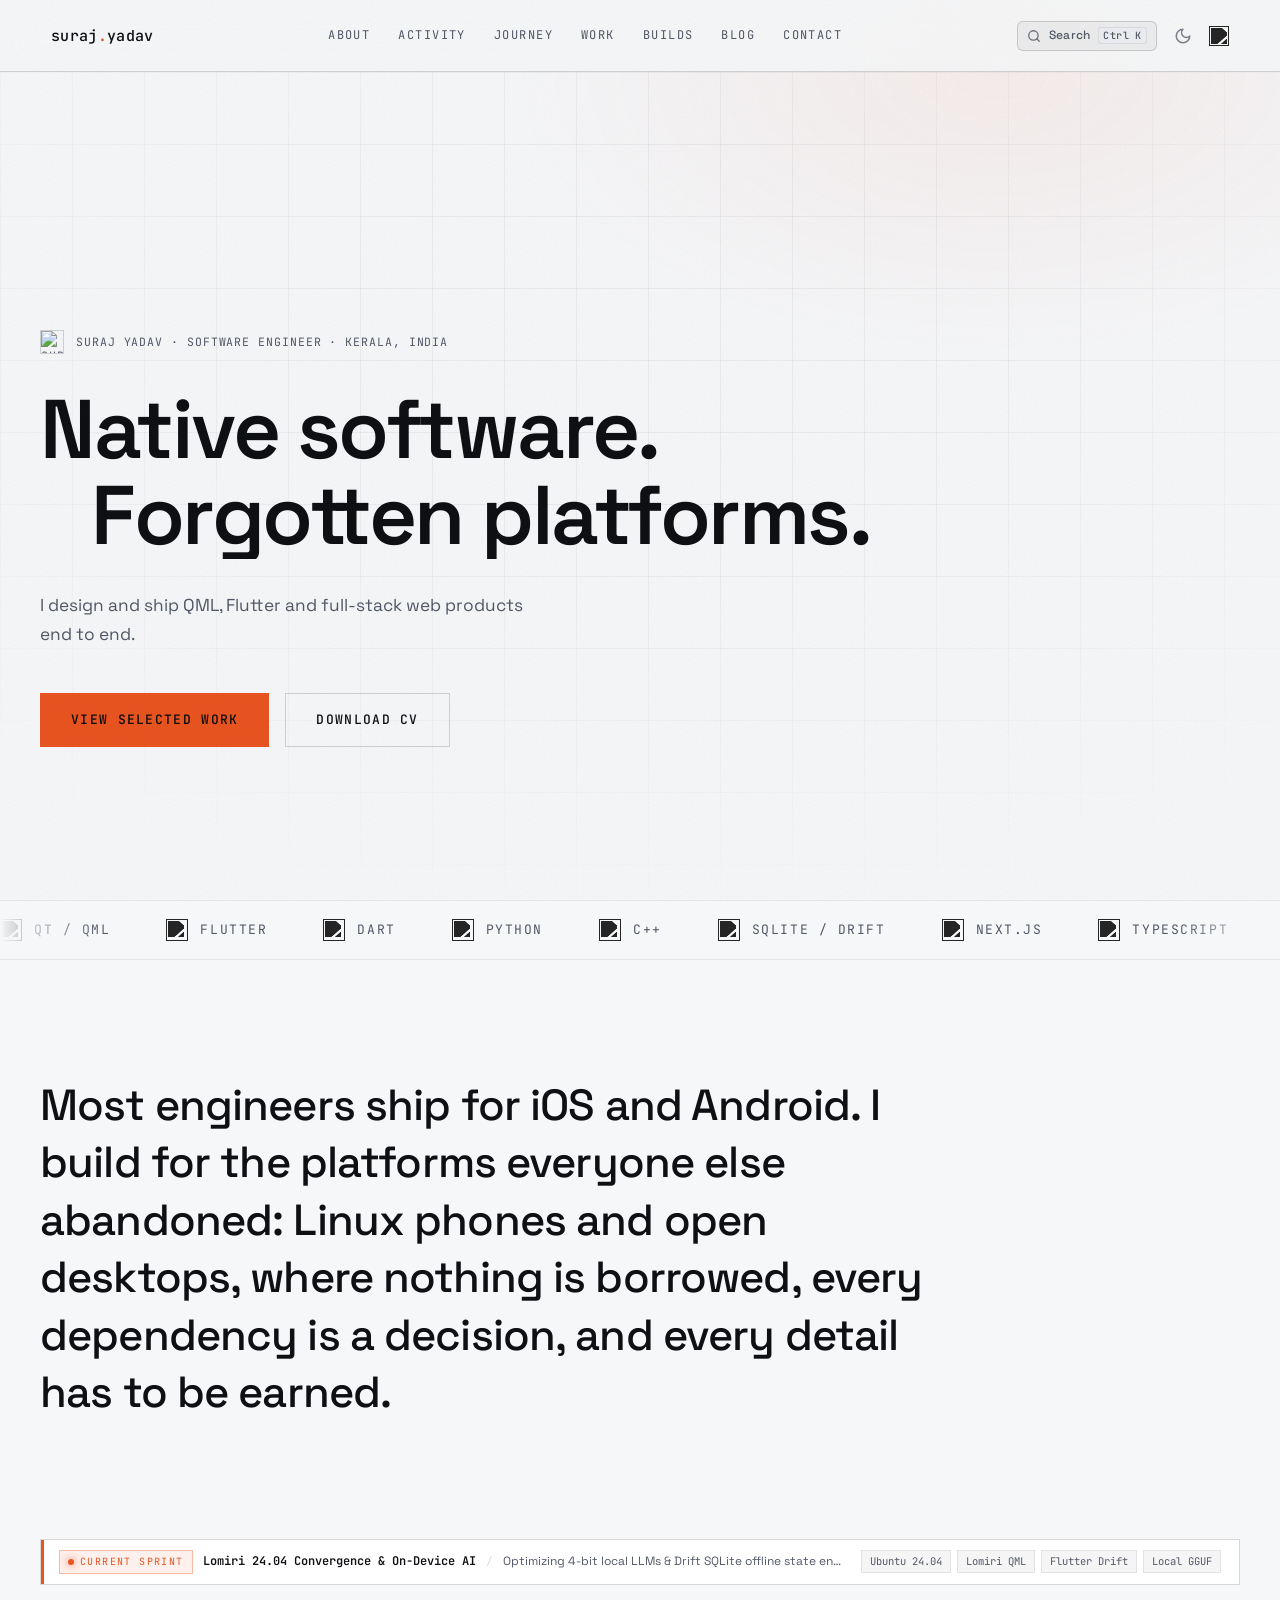
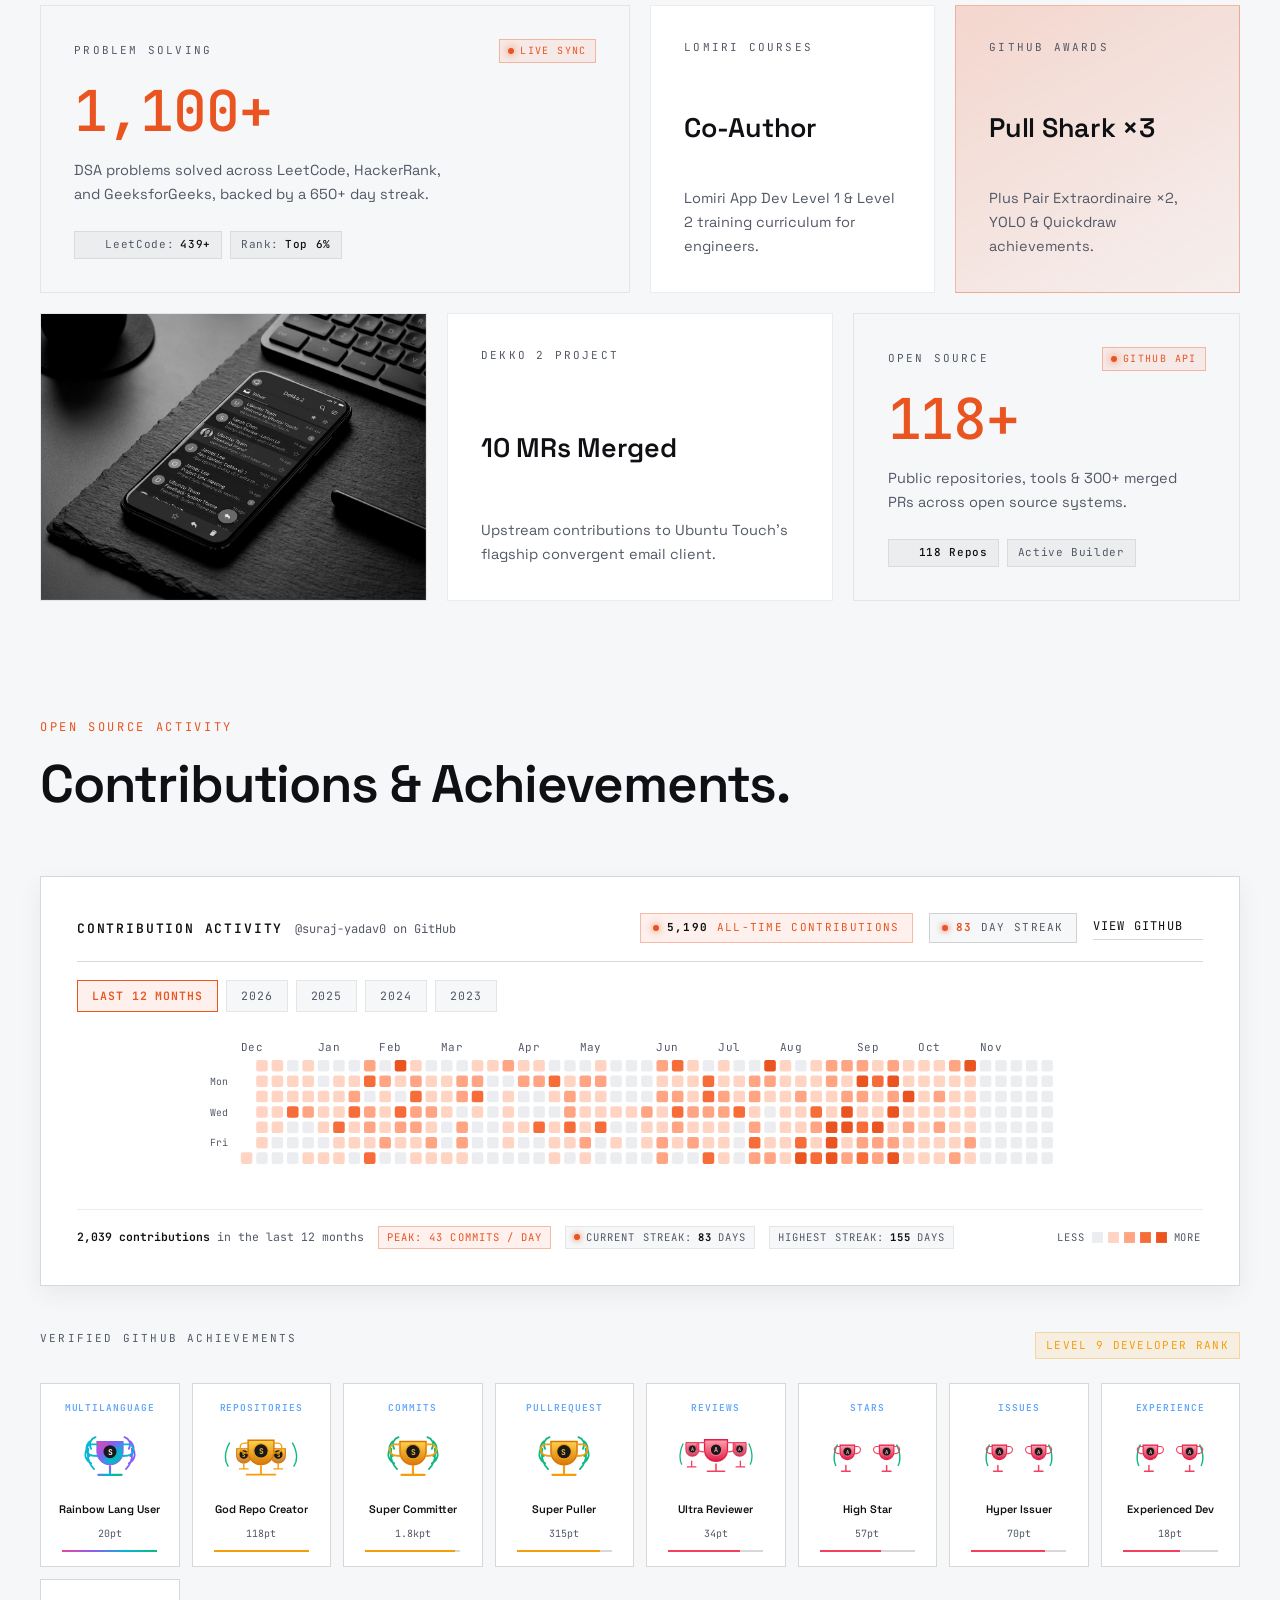
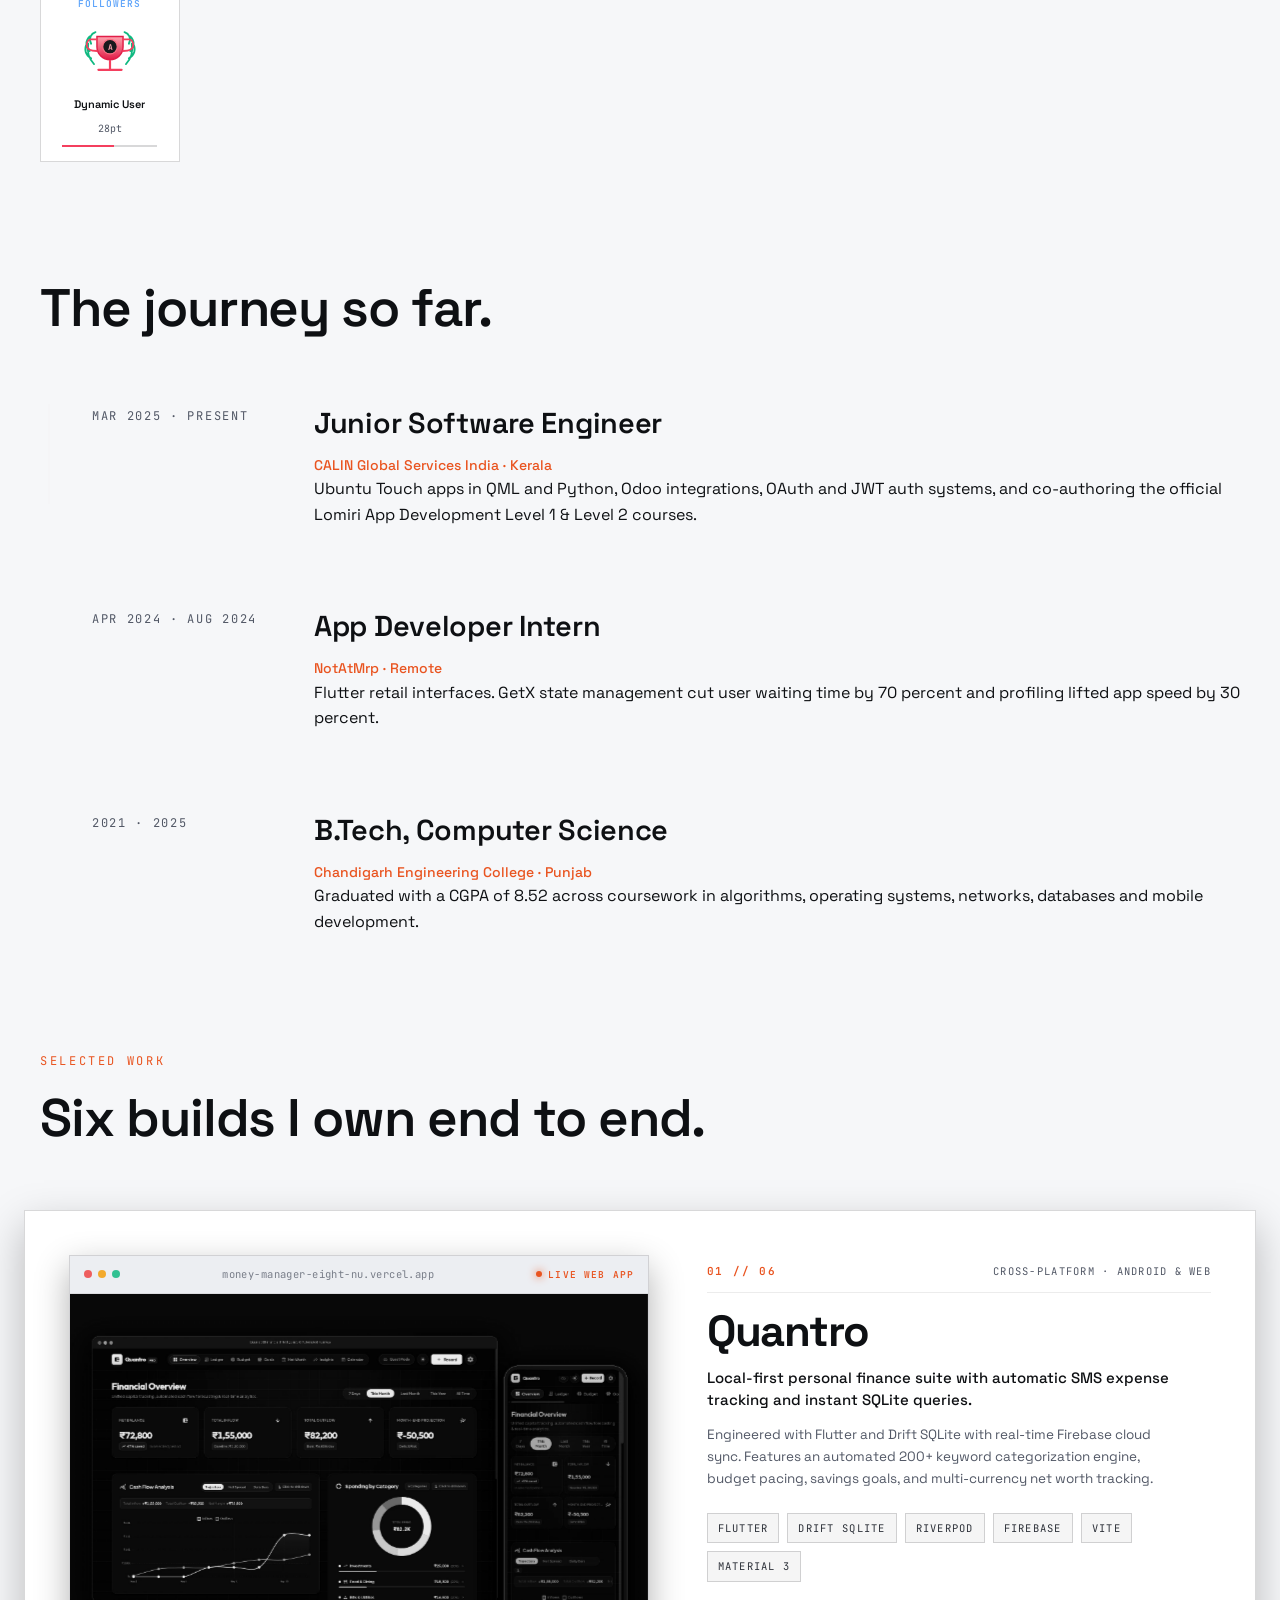
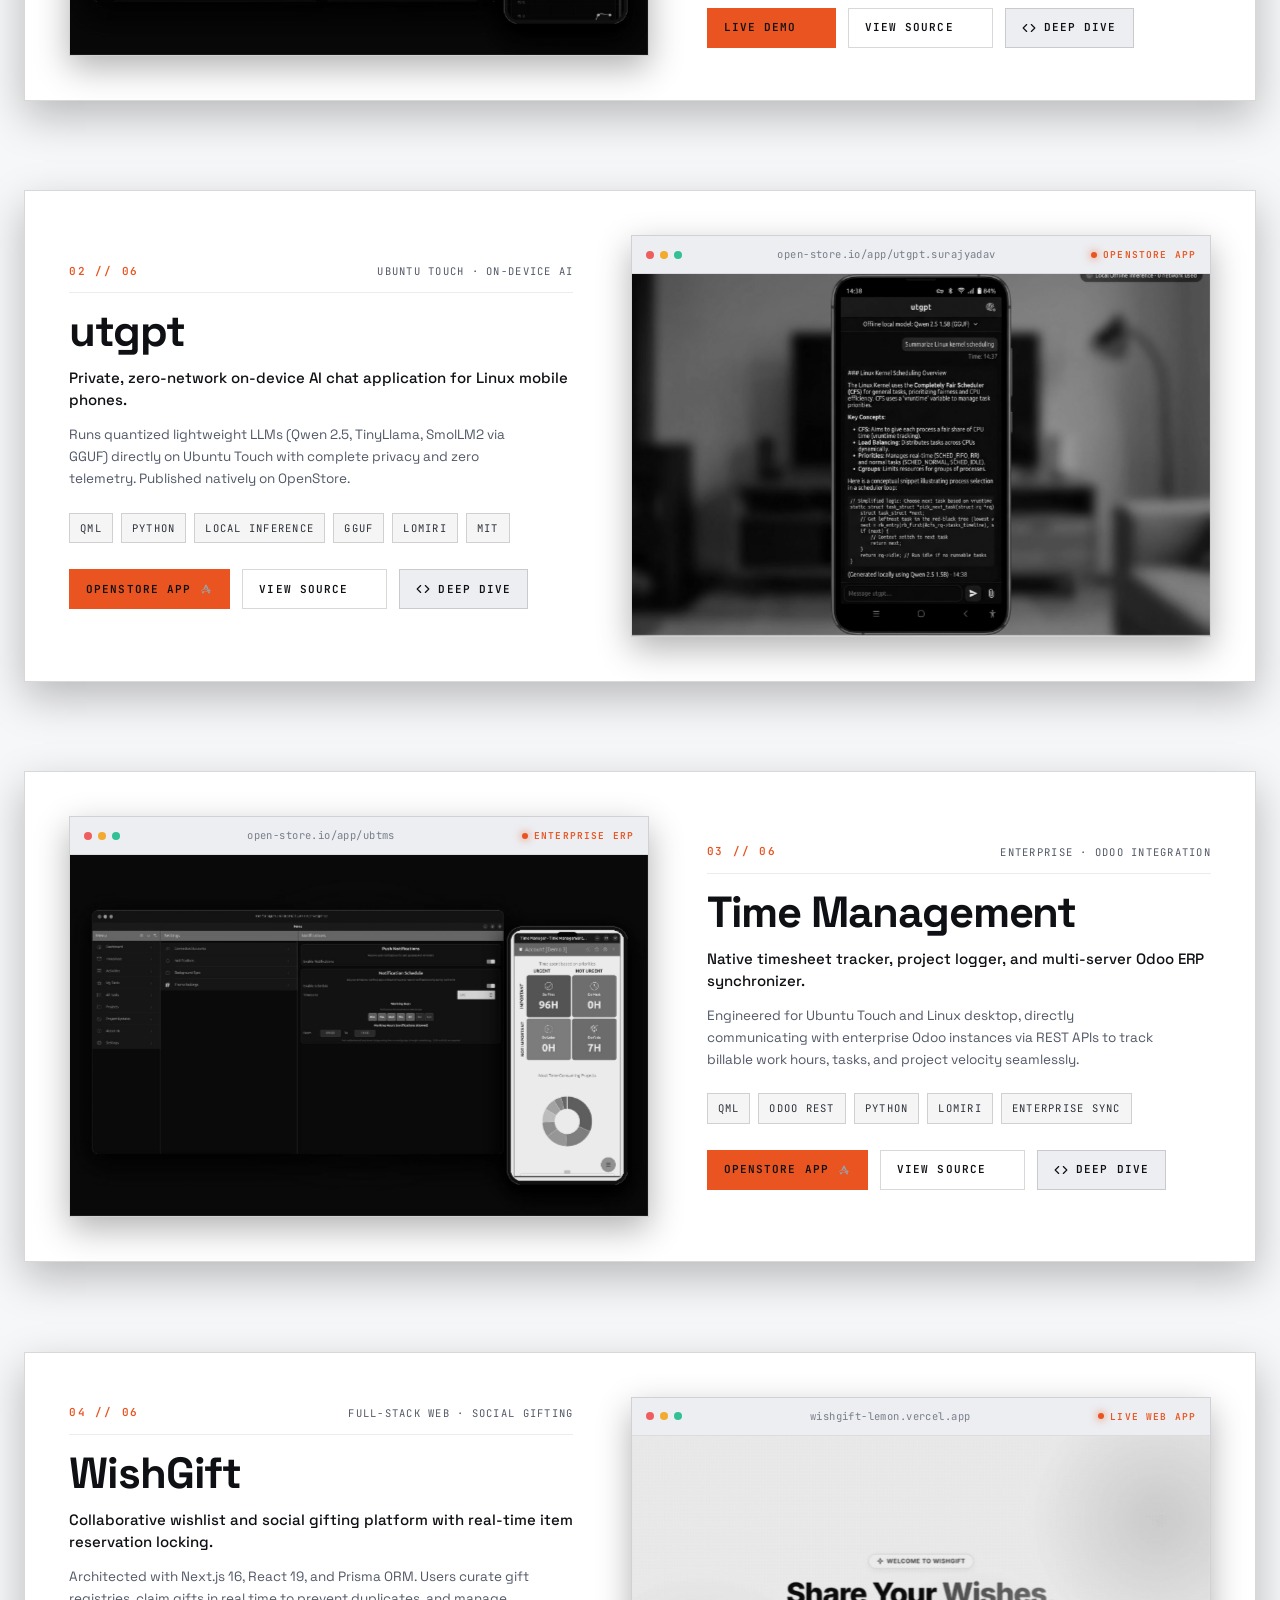
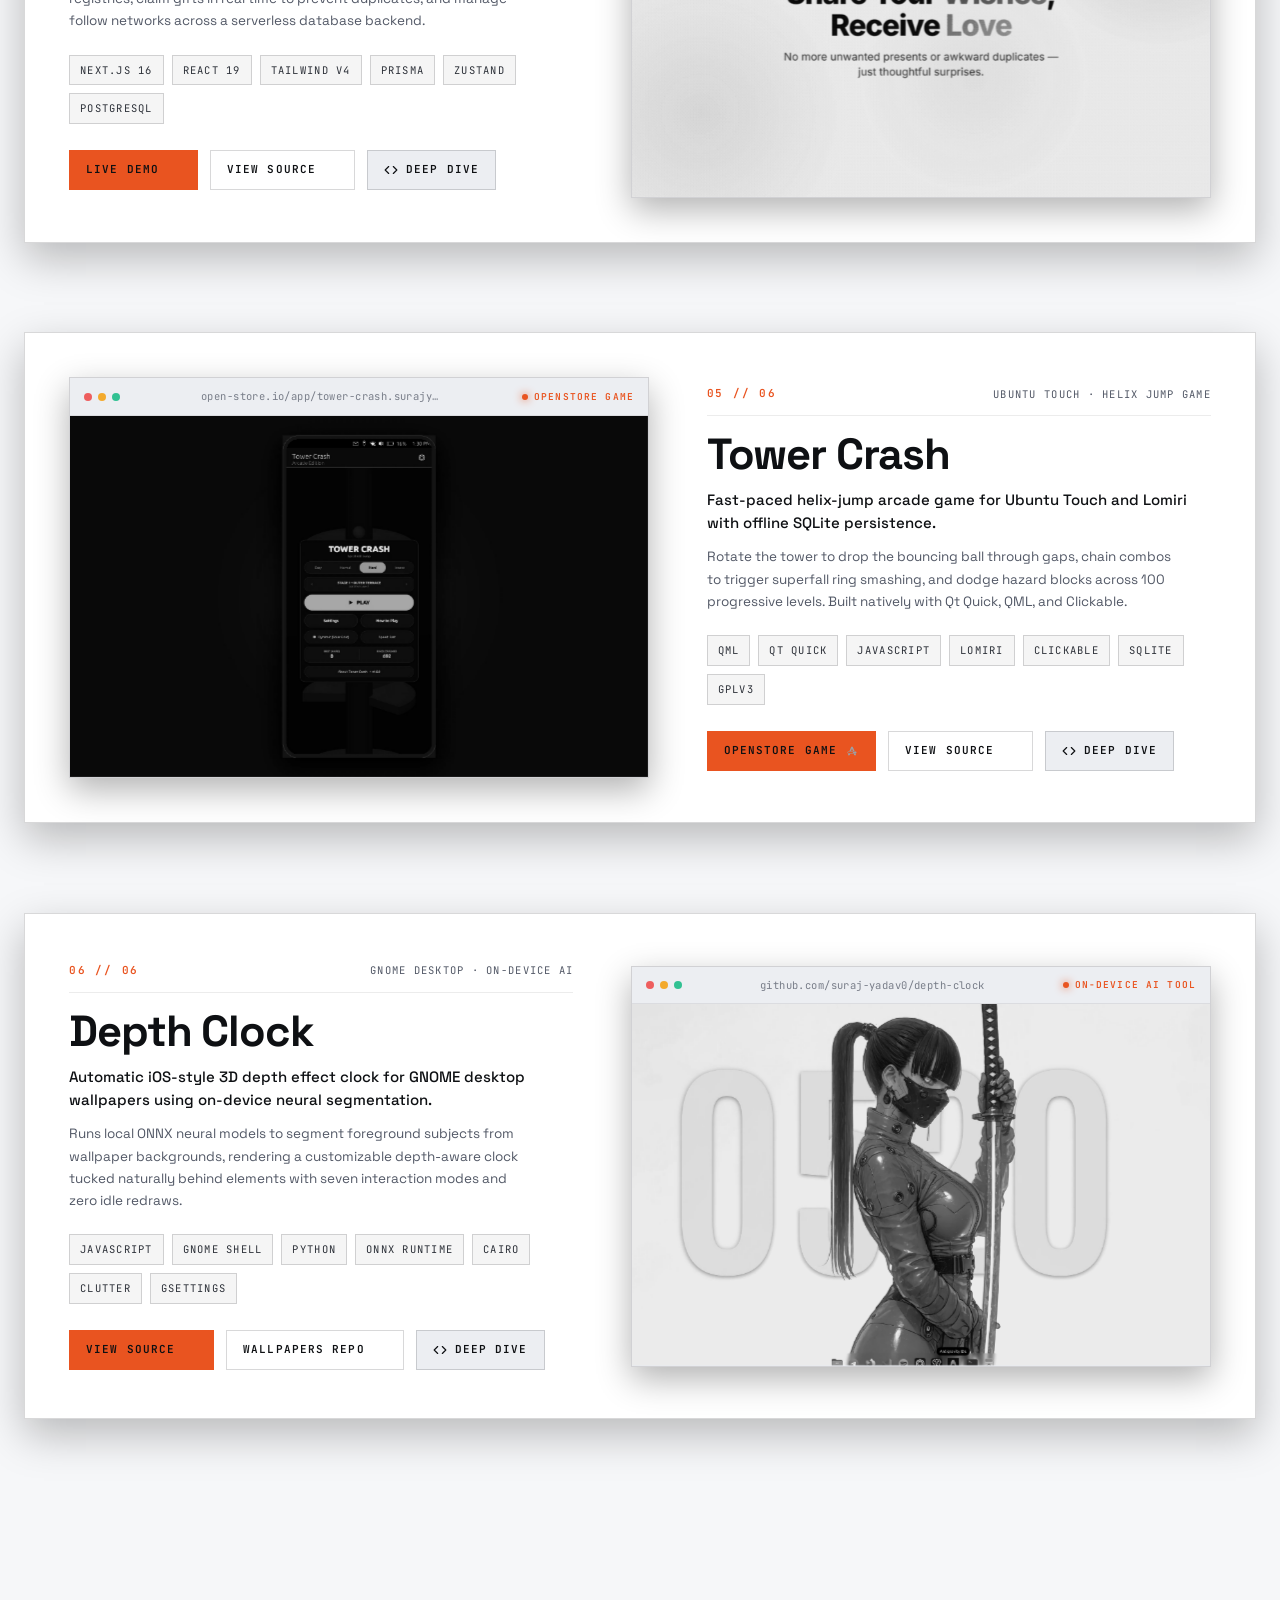
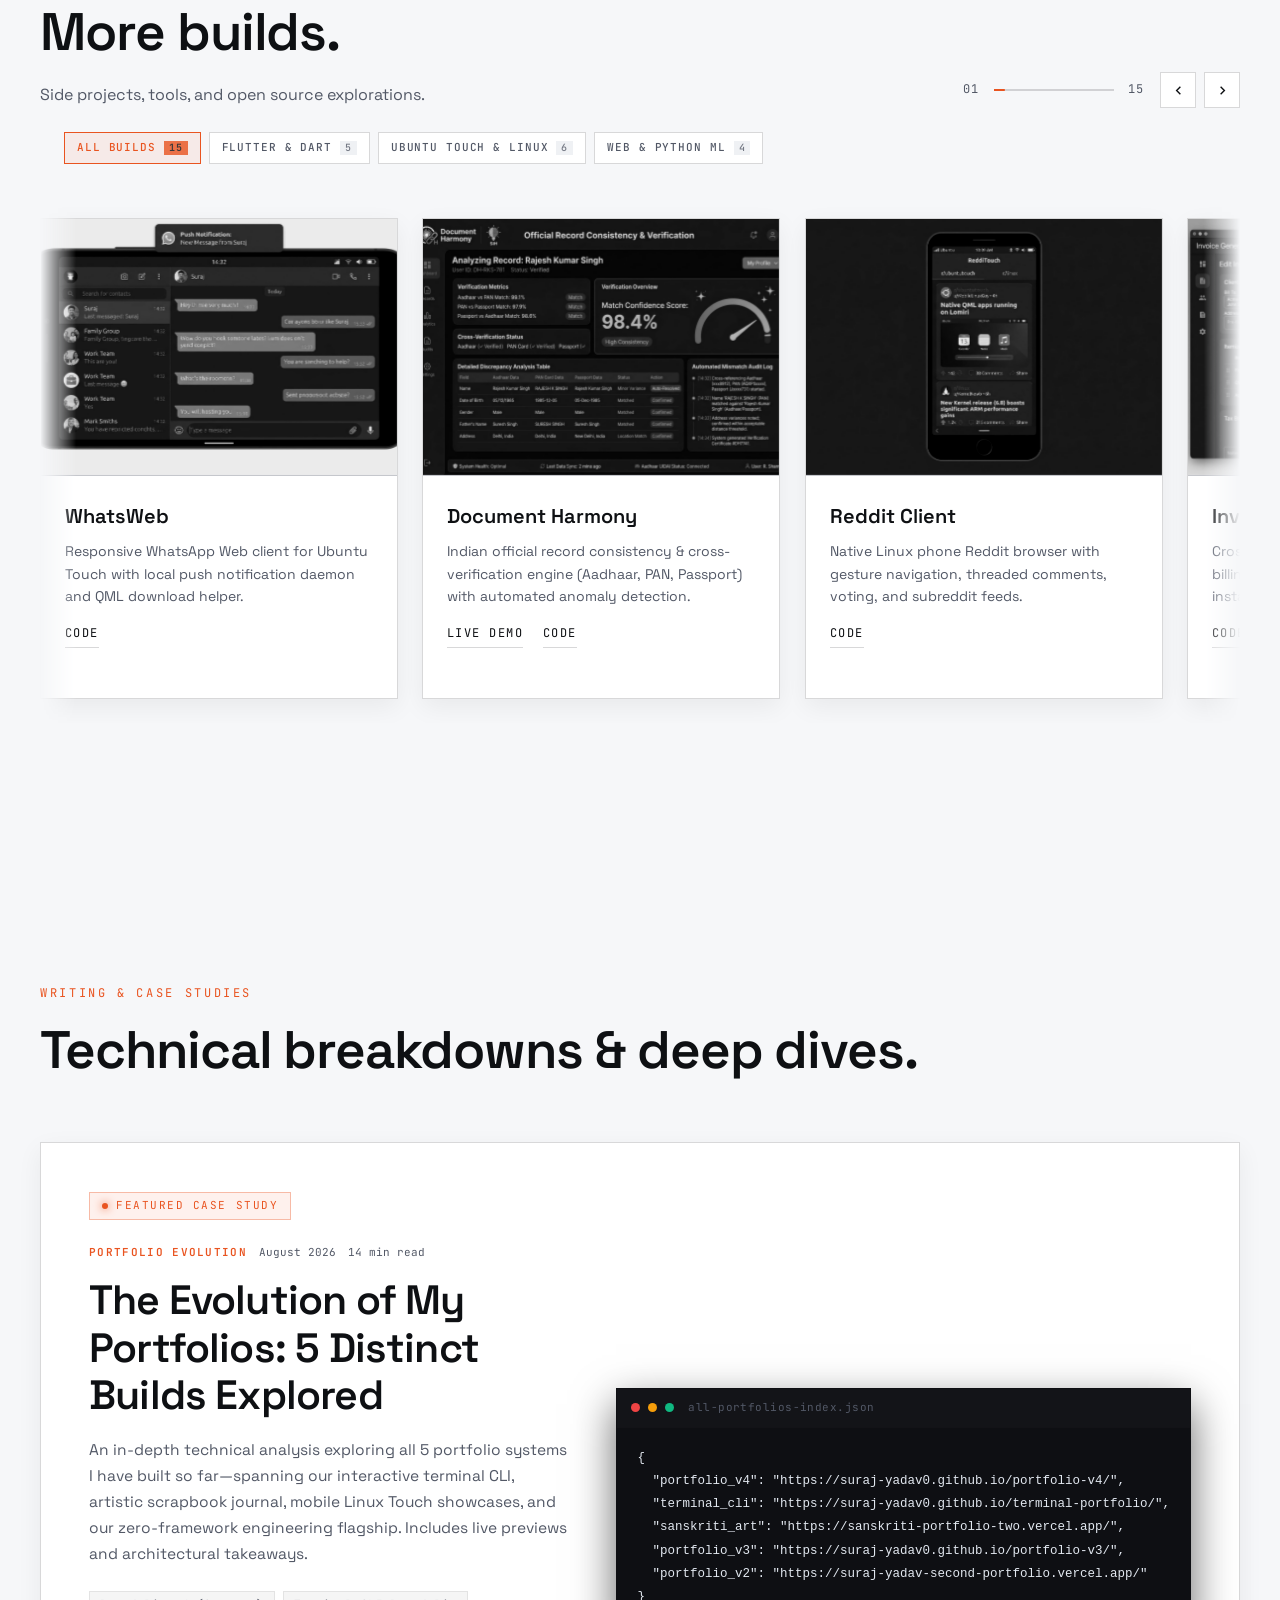
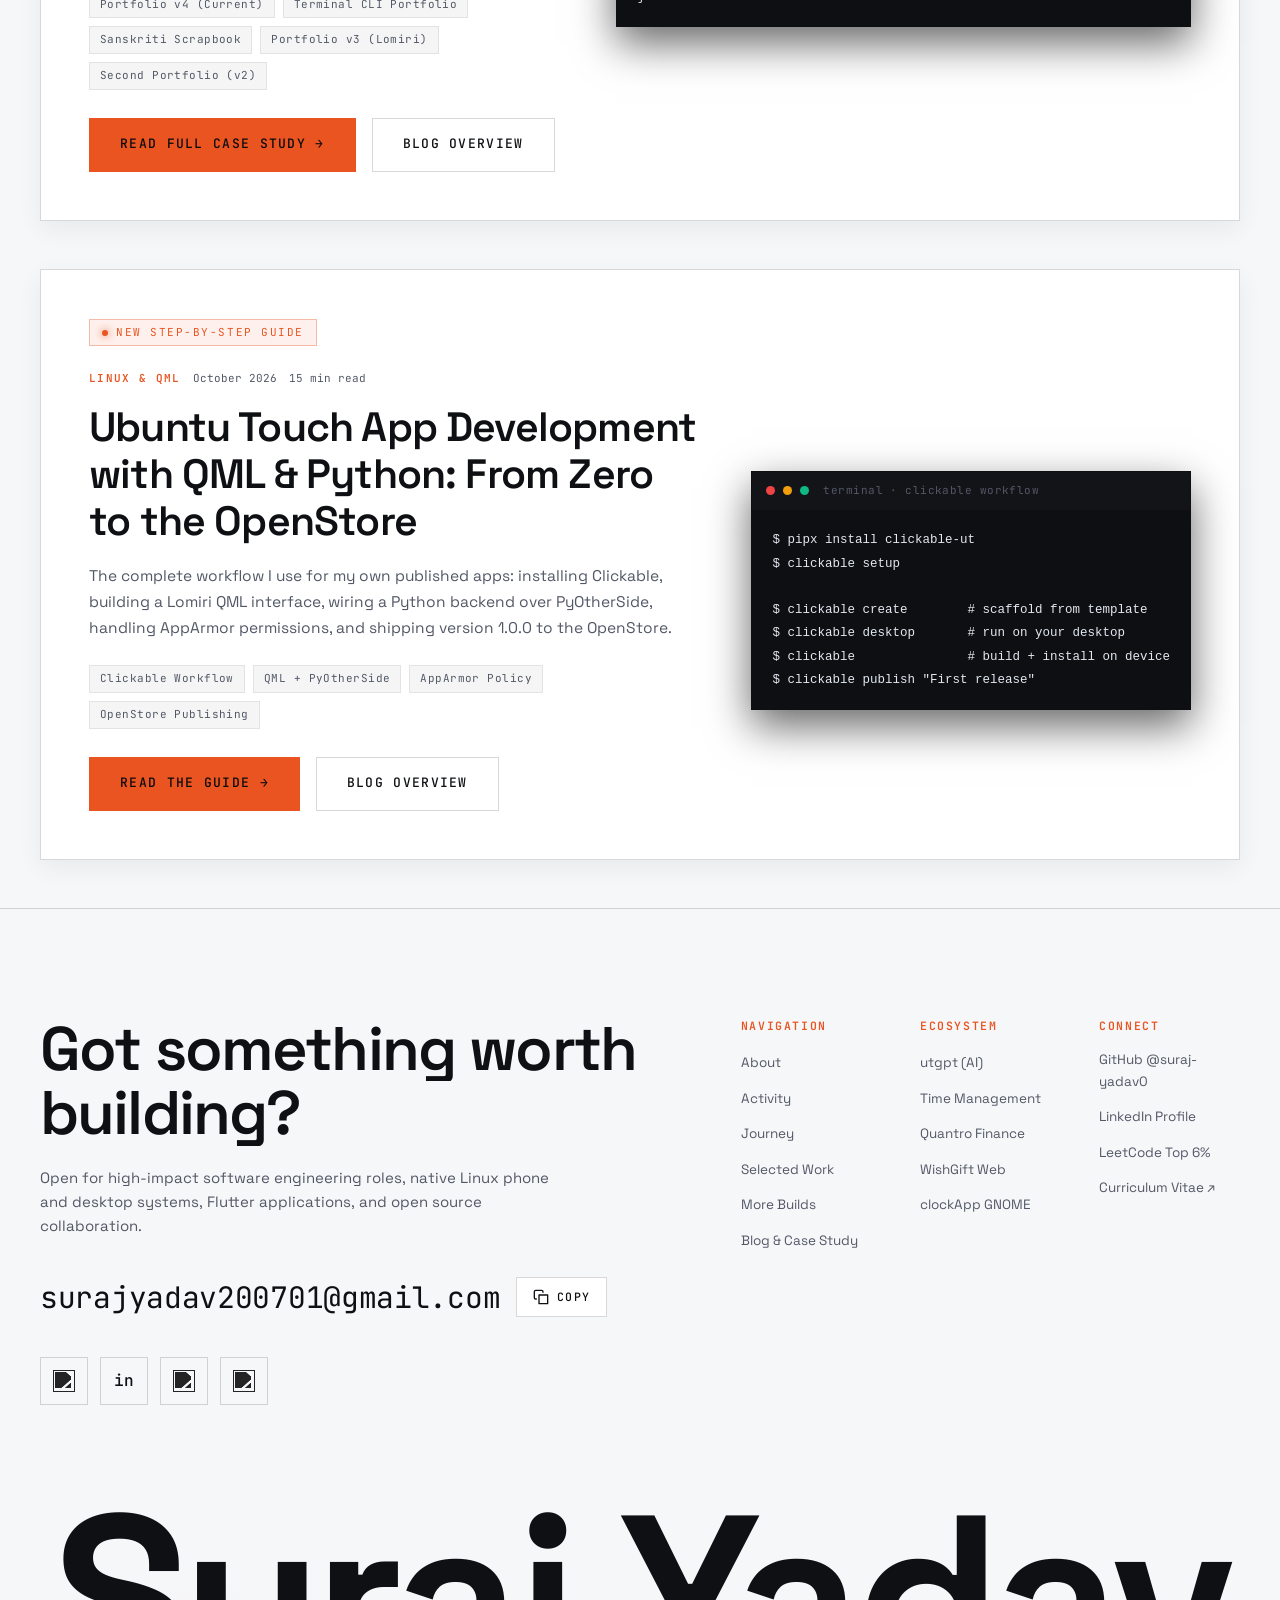
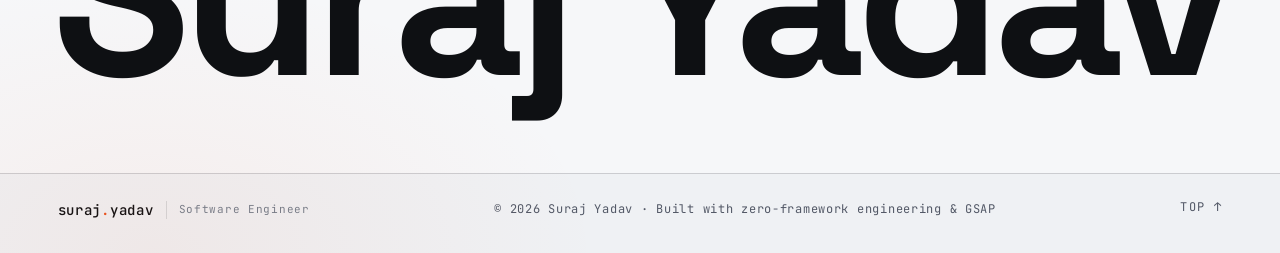
==== commit fd115578: "Display current and longest streaks on heatmap" ====
--- a/index.html
+++ b/index.html
@@ -274,7 +274,11 @@
             <div class="heatmap-meta">
               <div class="heatmap-alltime-pill" title="Total public contributions recorded on GitHub across all years">
                 <span class="pulse-dot"></span>
-                <span class="alltime-txt"><strong id="heatmap-alltime-num">5,105</strong> ALL-TIME CONTRIBUTIONS</span>
+                <span class="alltime-txt"><strong id="heatmap-alltime-num">5,190</strong> ALL-TIME CONTRIBUTIONS</span>
+              </div>
+              <div class="heatmap-streak-pill" title="Current unbroken daily contribution streak on GitHub">
+                <span class="streak-dot"></span>
+                <span class="streak-txt"><strong id="heatmap-head-curr-streak">83</strong> DAY STREAK</span>
               </div>
               <a class="heatmap-profile-link" href="https://github.com/suraj-yadav0" target="_blank" rel="noopener">
                 View GitHub <img class="ext-ico" src="https://cdn.simpleicons.org/github/9BA0A6" width="14" height="14" alt="" loading="lazy">
@@ -304,8 +308,14 @@
 
           <div class="heatmap-footer">
             <div class="heatmap-period-info">
-              <span id="heatmap-period-text"><strong>2,196 contributions</strong> in the last 12 months</span>
+              <span id="heatmap-period-text"><strong>2,279 contributions</strong> in the last 12 months</span>
               <span class="heatmap-peak-badge" id="heatmap-peak-text">Peak: 43 commits / day</span>
+              <span class="heatmap-streak-badge" id="heatmap-curr-streak-badge" title="Current unbroken daily contribution streak">
+                <span class="streak-dot"></span>Current Streak: <strong id="heatmap-curr-streak-num">83</strong> days
+              </span>
+              <span class="heatmap-streak-badge" id="heatmap-max-streak-badge" title="Highest consecutive daily contribution streak recorded">
+                Highest Streak: <strong id="heatmap-max-streak-num">155</strong> days
+              </span>
             </div>
             <div class="heatmap-legend">
               <span class="legend-txt">Less</span>
--- a/css/style.css
+++ b/css/style.css
@@ -951,25 +951,6 @@
   padding: 2px 8px;
   white-space: nowrap;
 }
-@media (max-width: 1024px) {
-  .focus-strip-desc {
-    display: none;
-  }
-  .focus-strip-sep {
-    display: none;
-  }
-}
-@media (max-width: 768px) {
-  .focus-strip {
-    flex-direction: column;
-    align-items: flex-start;
-    gap: 8px;
-    padding: 10px 14px;
-  }
-  .focus-strip-tags {
-    flex-wrap: wrap;
-  }
-}
 
 
 .cell-num { background: transparent; }
@@ -1044,6 +1025,22 @@
 }
 .heatmap-alltime-pill strong { color: var(--text); font-weight: 700; }
 
+.heatmap-streak-pill {
+  display: inline-flex; align-items: center; gap: 8px;
+  font-family: var(--font-m); font-size: 11px; text-transform: uppercase;
+  letter-spacing: 0.12em; color: var(--text-2);
+  background: var(--bg); border: 1px solid var(--line-strong);
+  padding: 5px 12px;
+}
+.heatmap-streak-pill strong { color: var(--accent); font-weight: 700; }
+
+.streak-dot {
+  width: 6px; height: 6px; border-radius: 50%;
+  background: var(--accent);
+  box-shadow: 0 0 6px var(--accent);
+  display: inline-block;
+}
+
 .heatmap-profile-link {
   display: inline-flex; align-items: center; gap: 6px;
   font-family: var(--font-m); font-size: 12px; text-transform: uppercase;
@@ -1184,6 +1181,15 @@
   font-size: 10.5px; text-transform: uppercase; letter-spacing: 0.1em;
   color: var(--accent); background: var(--accent-soft); border: 1px solid var(--accent-line);
   padding: 2px 8px;
+}
+.heatmap-streak-badge {
+  display: inline-flex; align-items: center; gap: 6px;
+  font-size: 10.5px; text-transform: uppercase; letter-spacing: 0.1em;
+  color: var(--text-2); background: var(--bg); border: 1px solid var(--line);
+  padding: 2px 8px;
+}
+.heatmap-streak-badge strong {
+  color: var(--text); font-weight: 700;
 }
 .heatmap-legend { display: flex; align-items: center; gap: 5px; }
 .legend-txt { font-size: 10.5px; text-transform: uppercase; letter-spacing: 0.08em; margin-inline: 2px; }
@@ -2230,6 +2236,7 @@
   .card-media { min-height: 260px; aspect-ratio: 16 / 10; }
   .tl-item { grid-template-columns: 140px 1fr; }
   .article-layout { grid-template-columns: 220px 1fr; gap: 36px; }
+  .focus-strip-desc, .focus-strip-sep { display: none; }
 }
 
 @media (max-width: 1180px) {
@@ -2413,6 +2420,7 @@
   }
   .heatmap-meta { width: 100%; justify-content: space-between; gap: 8px; }
   .heatmap-alltime-pill { font-size: 9.5px; padding: 3px 8px; }
+  .heatmap-streak-pill { font-size: 9.5px; padding: 3px 8px; }
   .heatmap-years-bar {
     width: 100%; overflow-x: auto; -webkit-overflow-scrolling: touch;
     flex-wrap: nowrap; padding-bottom: 6px; gap: 6px;
@@ -3101,6 +3109,15 @@
 }
 
 @media (max-width: 768px) {
+  .focus-strip {
+    flex-direction: column;
+    align-items: flex-start;
+    gap: 8px;
+    padding: 10px 14px;
+  }
+  .focus-strip-tags {
+    flex-wrap: wrap;
+  }
   .cmd-backdrop {
     padding: 16px 12px;
     align-items: flex-start;
